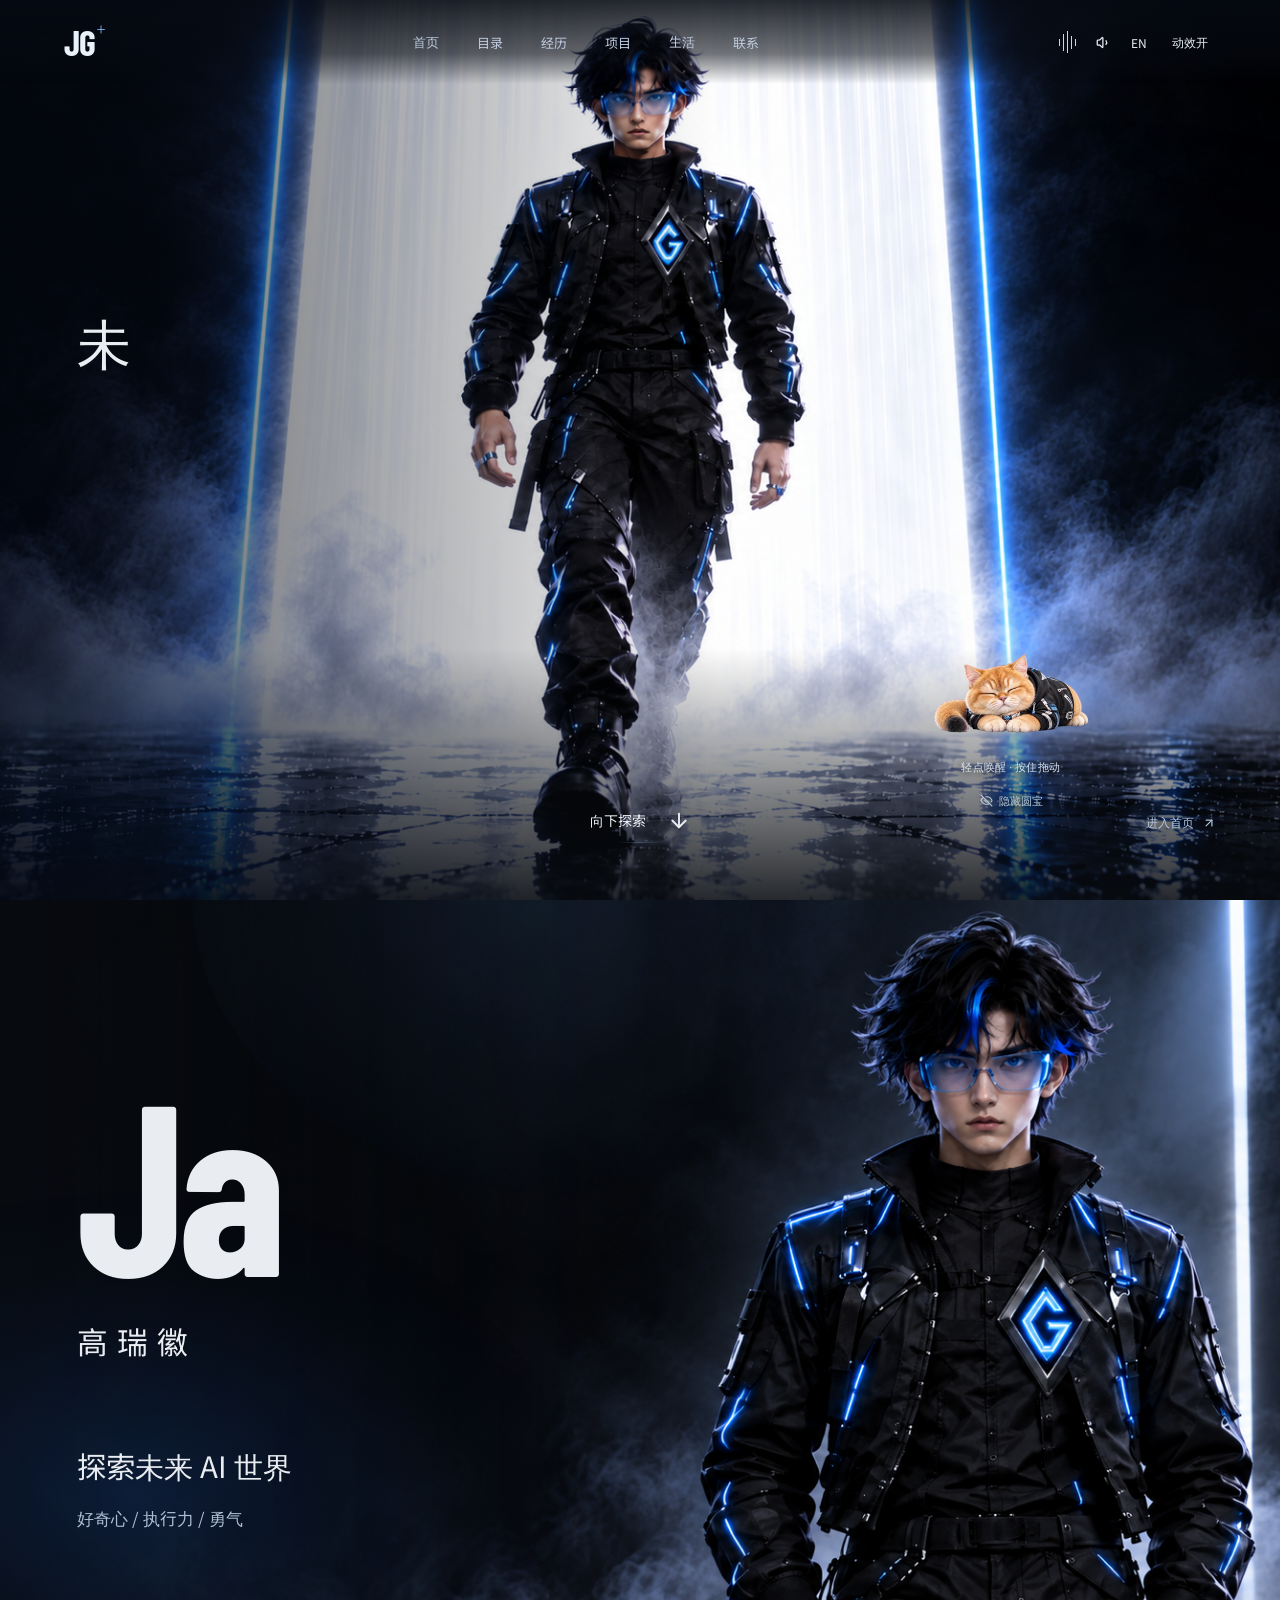
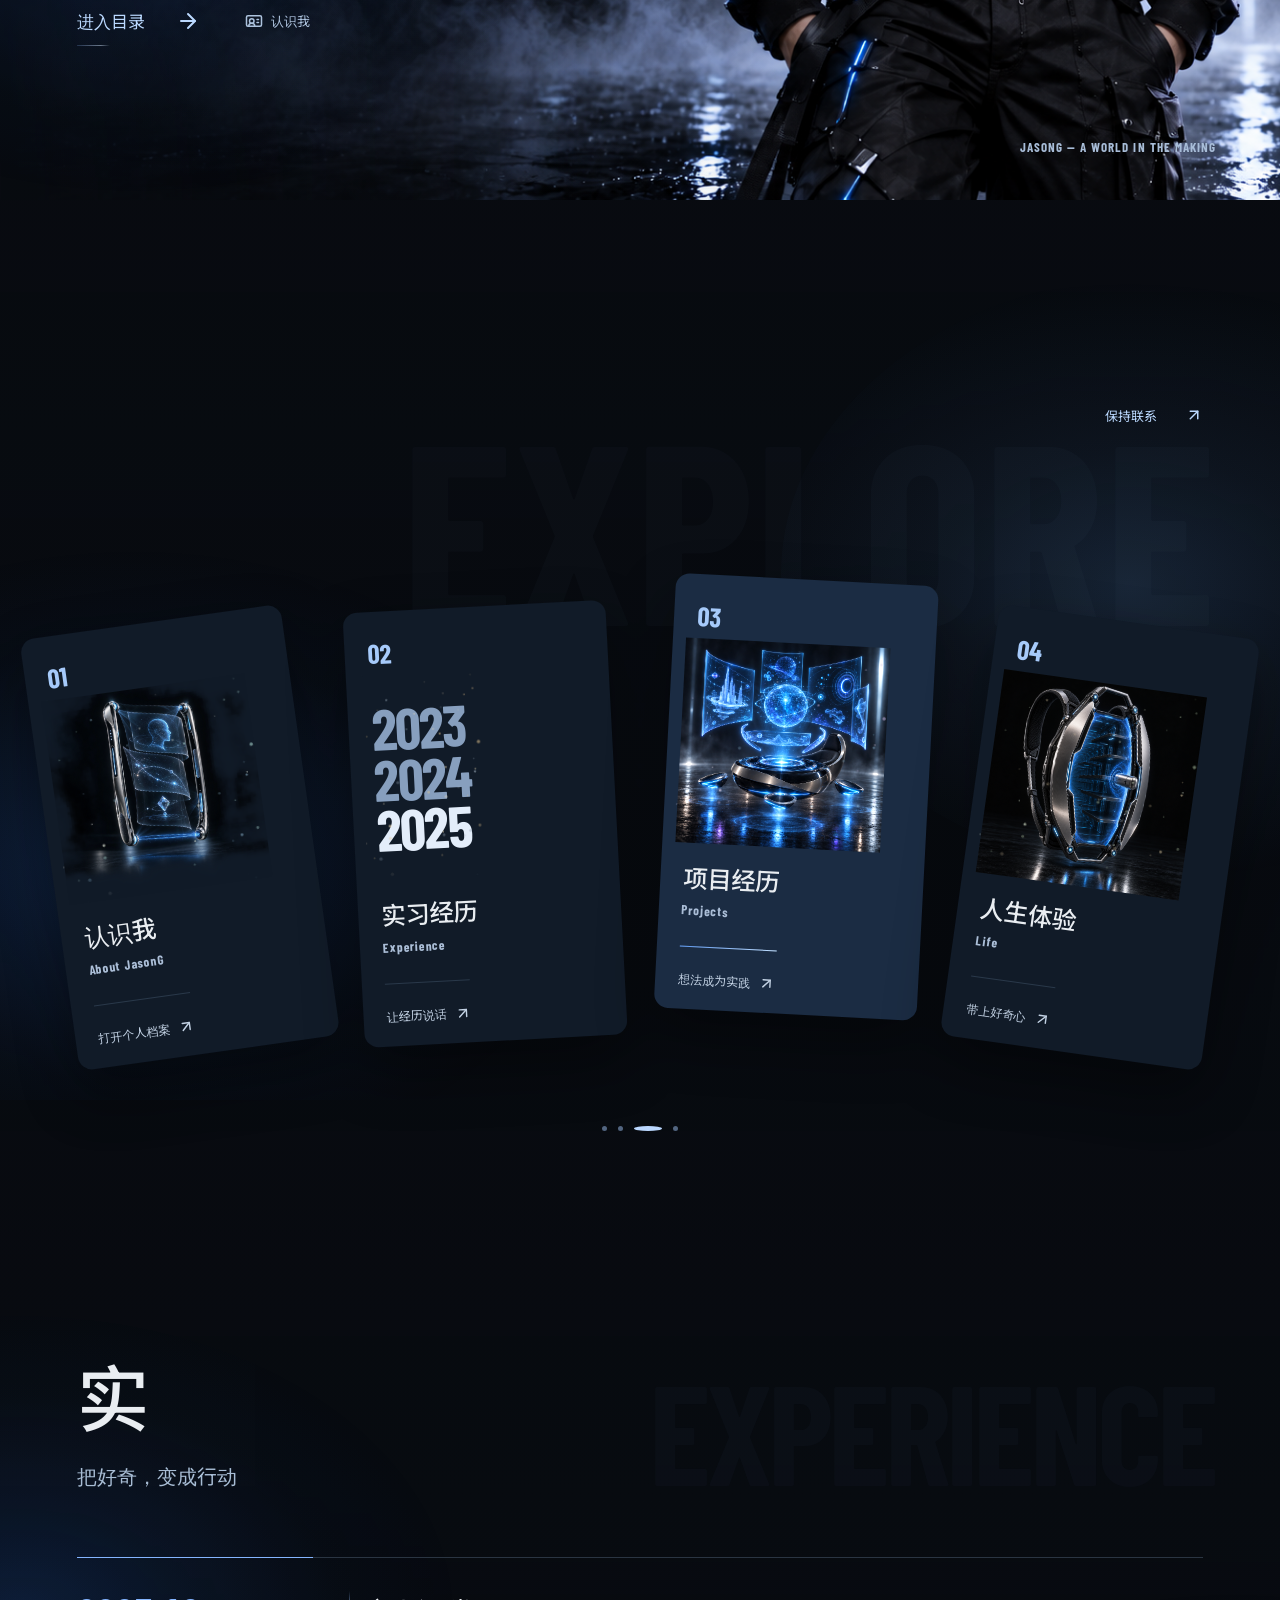
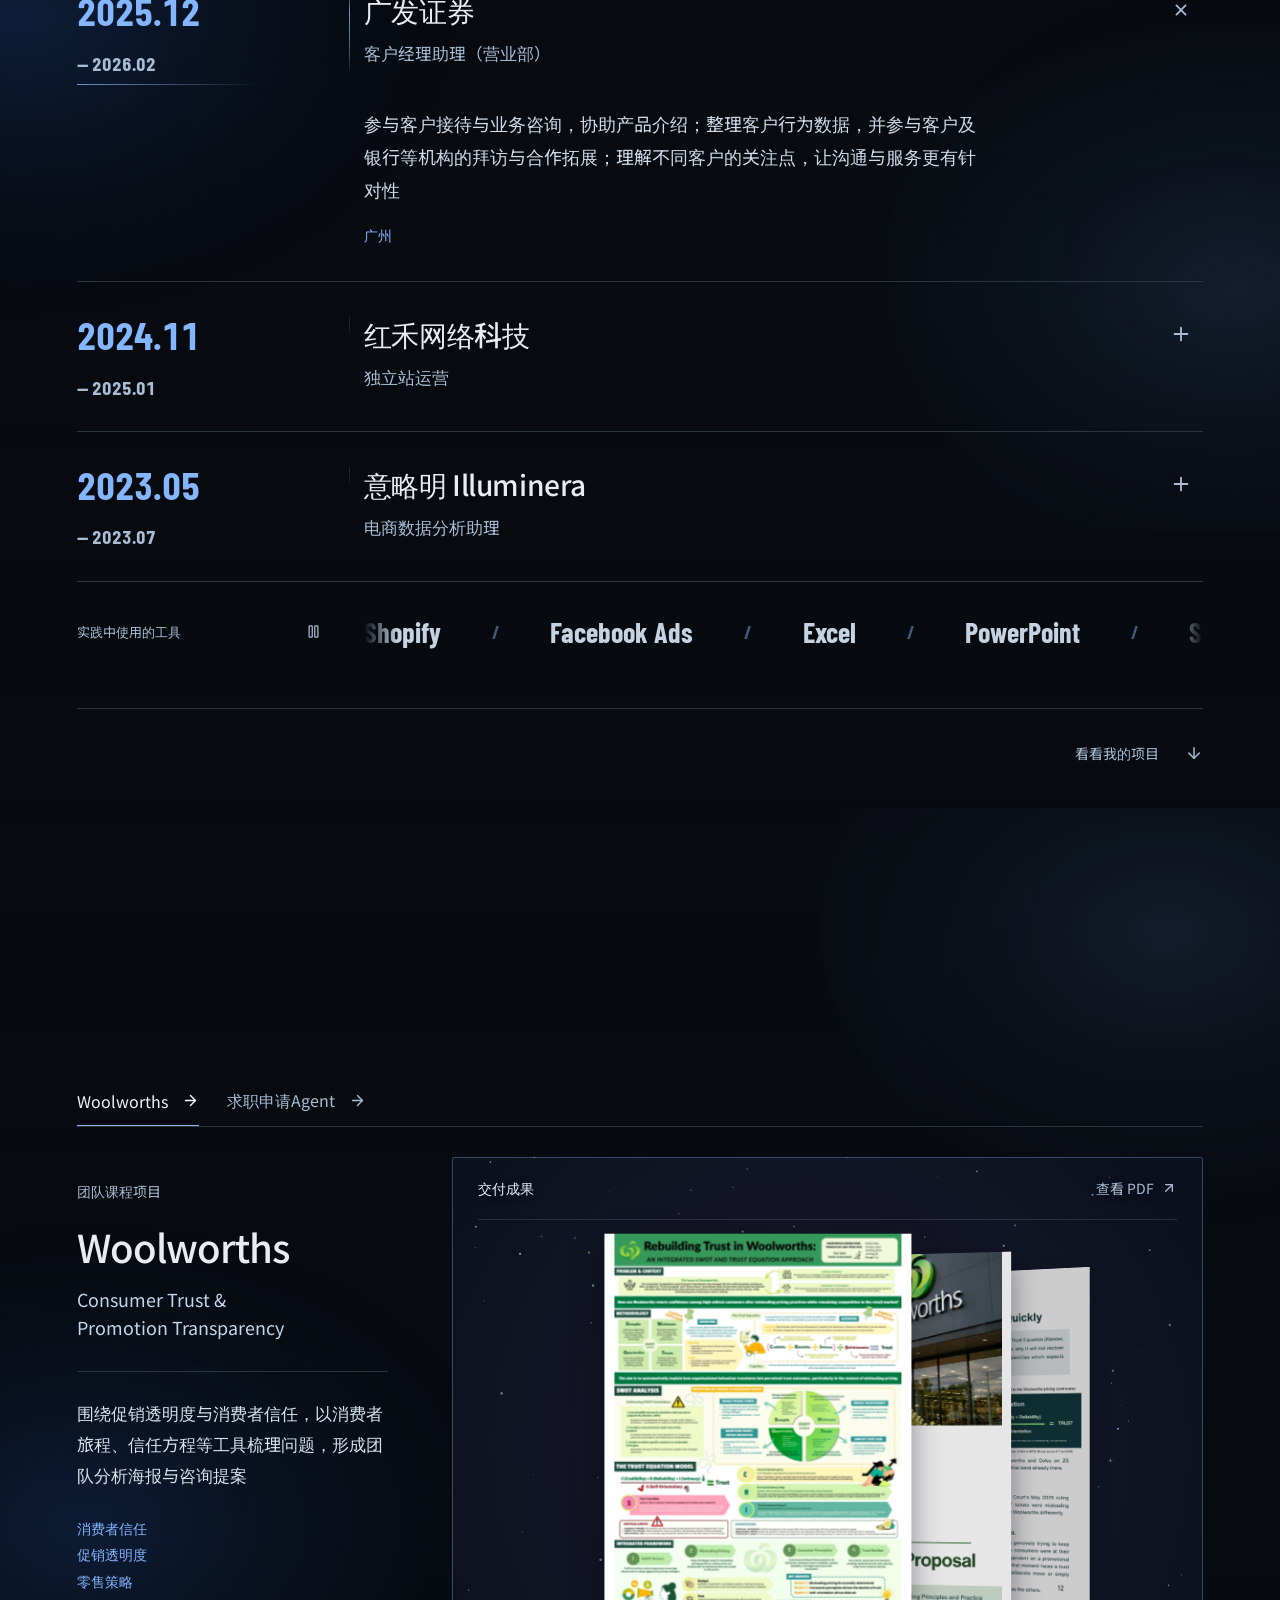
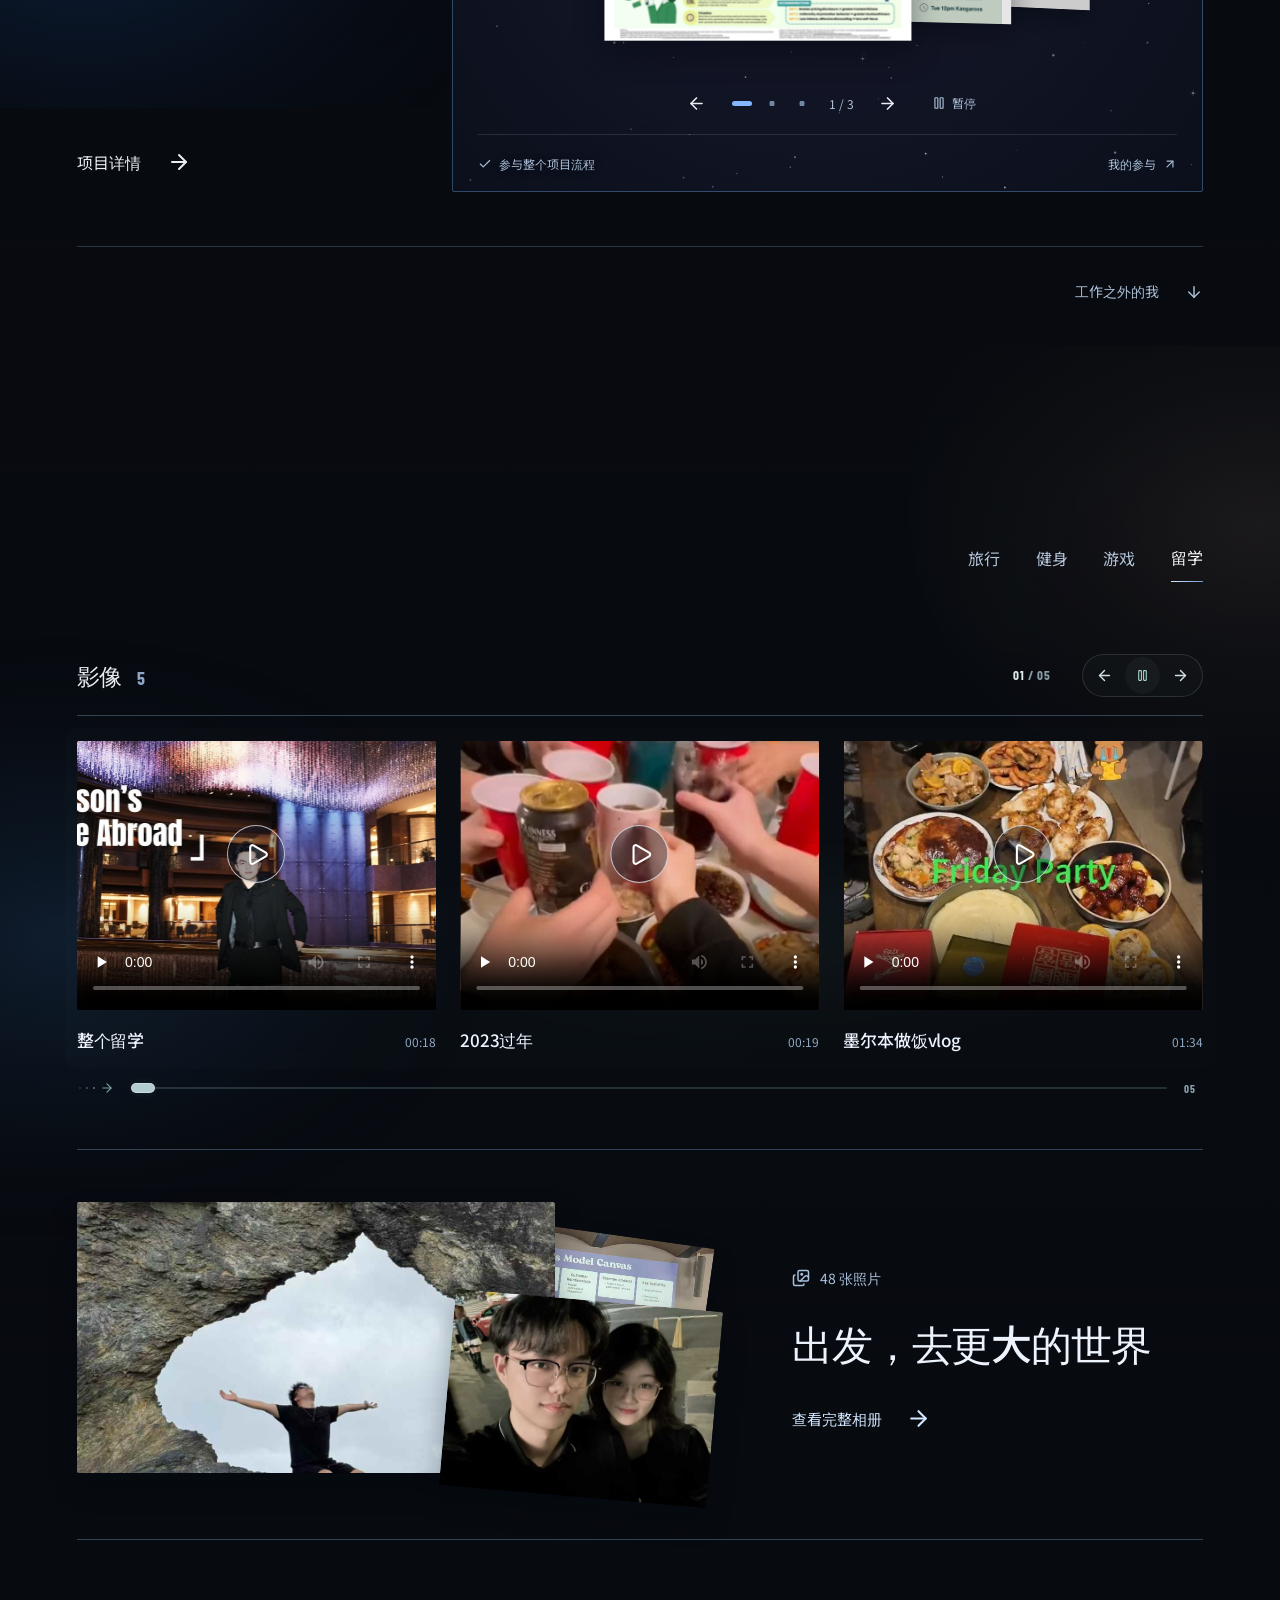
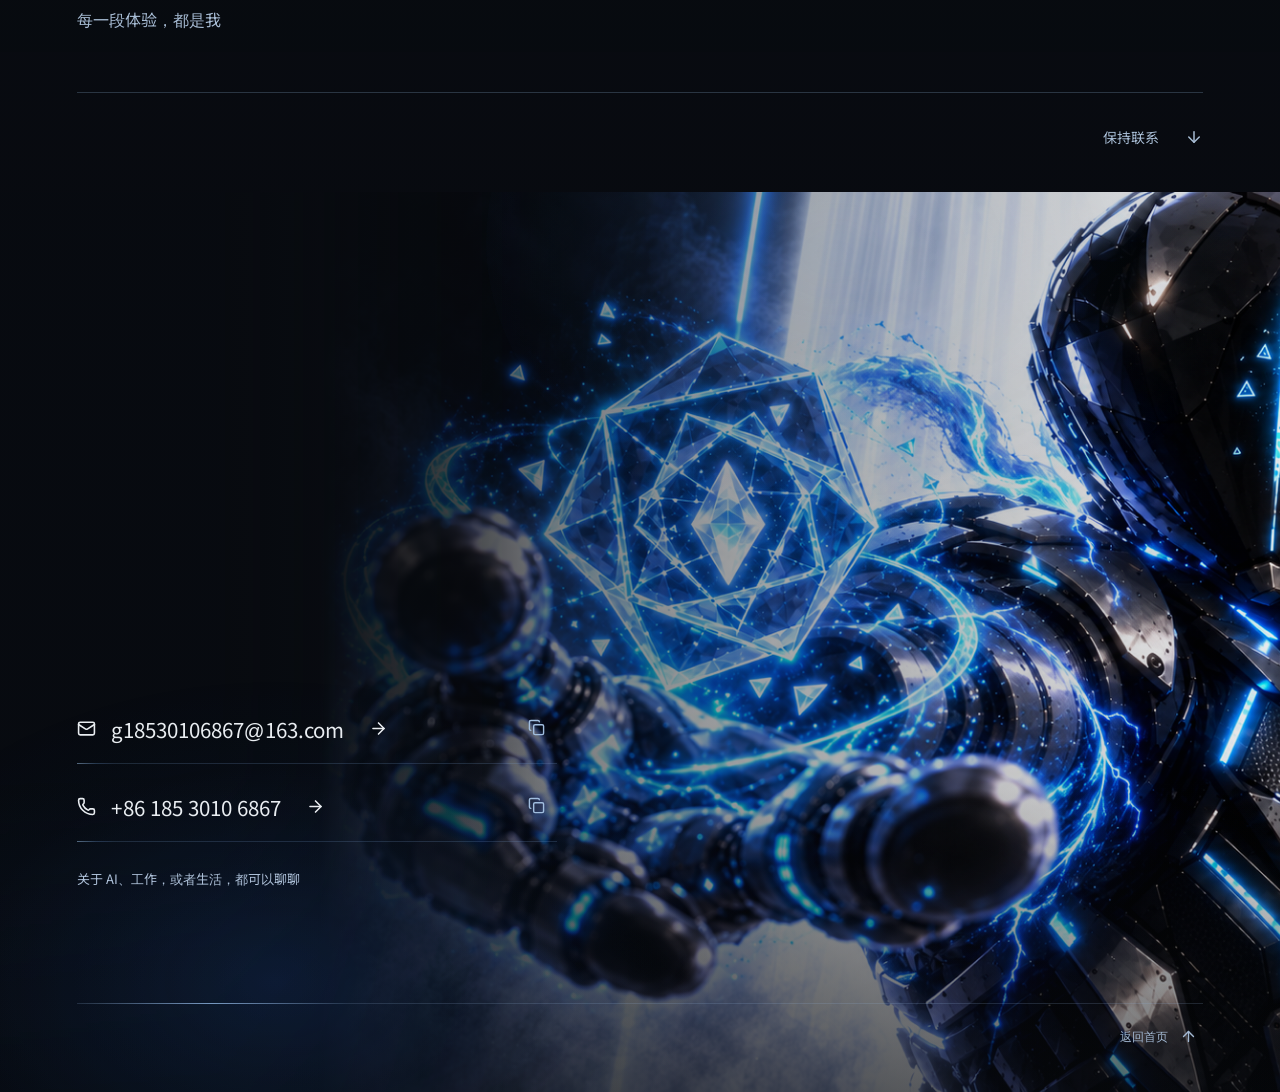
==== studio-preview.html @ 53d6a381 "Publish JasonG portfolio with approved public assets" ====
<!doctype html>
<html lang="zh-CN" data-motion="on" data-motion-policy="manual">
<head>
  <meta charset="UTF-8" />
  <meta name="viewport" content="width=device-width, initial-scale=1" />
  <meta name="theme-color" content="#080b10" />
  <meta name="description" content="高瑞徽 JasonG 的个人世界。好奇心、执行力、勇气；关于 AI、真实实践与生活。" />
  <title>JasonG · 探索未来 AI 世界</title>
  <link rel="icon" type="image/svg+xml" href="assets/jasong-next/favicon.svg" />
  <link rel="stylesheet" href="assets/jasong-app/app.css?v=fcea46e95d64df81" />
  <link rel="preload" as="image" href="assets/jasong-next/intro.png" />
  <style>body{margin:0;background:#080b10;color:#e9edf1}.initial-brand{height:100vh;display:grid;place-content:center;font:600 45px sans-serif;letter-spacing:-.03em}.no-script{padding:10vh 8vw;font:18px/1.8 sans-serif}.no-script a{color:#adcfff}</style>
</head>
<body>
  <div id="jasong-root"><div class="initial-brand" aria-label="正在打开 JasonG 的世界">JasonG</div></div>
  <noscript><div class="no-script"><h1>高瑞徽 / JasonG</h1><p>请启用 JavaScript 体验完整网站。<br/>Enable JavaScript to explore this site.</p><a href="mailto:g18530106867@163.com">g18530106867@163.com</a></div></noscript>
  <script type="module" src="assets/jasong-app/app.js?v=fcea46e95d64df81"></script>
</body>
</html>
---- assets/jasong-app/app.css ----
.jg-draft-notice{z-index:130;color:#dce8f0;background:#101b25;border:1px solid #668291;border-radius:10px;align-items:center;gap:18px;max-width:calc(100vw - 32px);padding:11px 16px;font:13px/1.5 system-ui,sans-serif;display:flex;position:fixed;bottom:14px;left:50%;transform:translate(-50%);box-shadow:0 5px 24px #0005}.jg-draft-notice span{white-space:nowrap}.jg-draft-notice a{color:#c0e0ff;text-underline-offset:3px;white-space:nowrap;text-decoration:underline}.jg-draft-notice a:focus-visible{outline-offset:4px;outline:2px solid #fff}@media (width<=420px){.jg-draft-notice{gap:12px;padding:9px 12px;font-size:11px}}.jg-content-notes{z-index:2;overflow-wrap:anywhere;max-width:75ch;margin:32px 0;position:relative}.jg-content-notes article+article{margin-top:28px}.jg-content-notes h3{font:inherit;margin:0 0 10px;font-size:1.15em;font-weight:500;line-height:1.5}.jg-content-notes p{white-space:pre-wrap;color:inherit;margin:0;line-height:1.9}.jg-content-empty{color:var(--content-muted,#adc4de);font:inherit;overflow-wrap:anywhere;padding-block:30px;line-height:1.8}.jg-motion-sr-only{clip-path:inset(50%);white-space:nowrap;border:0;width:1px;height:1px;margin:-1px;padding:0;position:absolute;overflow:hidden}.jg-text-type{display:inline-grid;position:relative}.jg-text-type__measure,.jg-text-type__visible{grid-area:1/1}.jg-text-type__measure{visibility:hidden}.jg-text-type__measure *{visibility:hidden!important}.jg-title-write{vertical-align:baseline;max-width:100%}.jg-title-write>.jg-text-type__visible{position:absolute;inset:0}.jg-title-write>.jg-text-type__measure{grid-area:1/1}html .home-name>span.jg-title-write{display:inline-grid}.directory-heading #directory-title .jg-title-write,.directory-heading #directory-title .jg-title-write span{color:inherit}.directory-heading #directory-title .jg-title-write .title-second-line{color:#a5b6cb}.directory-values{color:#adbed2;margin:20px 0 0;font-size:clamp(12px,1.2vw,15px);line-height:1.8}.jg-title-write{text-align:start;direction:ltr}.jg-title-write>.jg-text-type__visible{text-wrap:wrap}@media (width<=600px){.directory-values{max-width:230px;margin-top:15px}}.jg-text-type__cursor{color:#82b7ff;margin-inline-start:.06em}.jg-text-type[data-typing=true] .jg-text-type__cursor{animation:.65s step-end infinite jg-type-blink}@keyframes jg-type-blink{0%,48%{opacity:1}49%,to{opacity:0}}.jg-masked-g{display:inline-grid;position:relative}.jg-masked-g__base,.jg-masked-g__texture{grid-area:1/1}.jg-masked-g__base{color:#a6bde6}.jg-masked-g__texture{-webkit-text-fill-color:transparent;color:#0000;pointer-events:none;background-image:linear-gradient(117deg,#0000 32%,#bad9ff 36%,#78b0fa 38%,#0000 42%),radial-gradient(at 71% 22%,#8dc6ff 0%,#2961b8 31%,#172c58 56%,#6ea4e7 79%,#b5d9ff 100%);background-position:12% 65%;background-size:240% 180%;-webkit-background-clip:text;background-clip:text}@supports not ((-webkit-background-clip:text) or (background-clip:text)){.jg-masked-g__texture{display:none}}.jg-ambient{pointer-events:none;-webkit-user-select:none;user-select:none;z-index:0;contain:layout paint;position:absolute;inset:0;overflow:hidden}.jg-ambient canvas{pointer-events:none;width:100%;height:100%;display:block}.jg-ambient--cursor{mix-blend-mode:screen}.jg-ambient--liquid{background:radial-gradient(at 7% 65%,#153a8026,#0000 42%),radial-gradient(at 98% 26%,#2155a01f,#0000 39%);-webkit-mask-image:radial-gradient(#0000 16%,#00000024 43%,#000 76%);mask-image:radial-gradient(#0000 16%,#00000024 43%,#000 76%)}.jg-ambient--liquid canvas{opacity:.52}.jg-scene-atmosphere{--jg-scene-strength:.82;--jg-cloud-x:-24%;--jg-cloud-y:27%;--jg-far-x:61%;--jg-far-y:-18%;--jg-cloud-color:41 111 225;--jg-far-color:96 156 230;--jg-cloud-delay:-3s;z-index:2;pointer-events:none;-webkit-user-select:none;user-select:none;opacity:var(--jg-scene-strength);position:absolute;inset:0;overflow:clip}.jg-scene-atmosphere__field{isolation:isolate;width:100%;height:100svh;max-height:1100px;position:sticky;top:0;overflow:clip}.jg-scene-atmosphere__cloud{background:radial-gradient(ellipse at 48% 51%, rgb(var(--jg-cloud-color) / 24%) 0%, rgb(var(--jg-cloud-color) / 12%) 24%, rgb(var(--jg-cloud-color) / 3%) 47%, transparent 68%);width:min(76vw,920px);height:min(72svh,720px);animation:16s ease-in-out infinite alternate jg-cloud-near;animation-delay:var(--jg-cloud-delay);transform-origin:40% 60%;border-radius:50%;animation-play-state:paused;display:block;position:absolute}.jg-scene-atmosphere__cloud--near{left:var(--jg-cloud-x);top:var(--jg-cloud-y)}.jg-scene-atmosphere__cloud--far{left:var(--jg-far-x);top:var(--jg-far-y);background:radial-gradient(ellipse at 44% 52%, rgb(var(--jg-far-color) / 17%) 0%, rgb(var(--jg-far-color) / 7%) 30%, transparent 69%);width:min(62vw,800px);height:min(67svh,620px);animation-name:jg-cloud-far;animation-duration:22s}.jg-scene-atmosphere[data-running=true] .jg-scene-atmosphere__cloud{will-change:transform, opacity;animation-play-state:running}.jg-scene-atmosphere[data-motion-enabled=false] .jg-scene-atmosphere__cloud{animation:none}.jg-scene-atmosphere .jg-ambient--liquid{background:0 0;-webkit-mask-image:radial-gradient(at 48% 48%,#0000002e 10%,#00000070 38%,#000 73%);mask-image:radial-gradient(at 48% 48%,#0000002e 10%,#00000070 38%,#000 73%)}.jg-scene-atmosphere .jg-ambient--liquid canvas{opacity:.72}.jg-scene-atmosphere .jg-ambient--cursor{z-index:1}.jg-scene-atmosphere[data-atmosphere-chapter=intro]{--jg-scene-strength:.28;--jg-cloud-y:48%;--jg-far-y:9%}.jg-scene-atmosphere[data-atmosphere-chapter=home]{--jg-scene-strength:.82;--jg-cloud-y:29%;--jg-far-x:15%;--jg-far-y:-34%}.jg-scene-atmosphere[data-atmosphere-chapter=home] .jg-scene-atmosphere__field{-webkit-mask-image:linear-gradient(90deg,#000 0 36%,#000000b3 48%,#0000 69%);mask-image:linear-gradient(90deg,#000 0 36%,#000000b3 48%,#0000 69%)}.jg-scene-atmosphere[data-atmosphere-chapter=directory]{--jg-scene-strength:1;--jg-cloud-y:37%;--jg-far-y:8%;--jg-cloud-delay:-7s}.jg-scene-atmosphere[data-atmosphere-chapter=experience]{--jg-cloud-x:-33%;--jg-cloud-y:6%;--jg-far-x:69%;--jg-far-y:38%;--jg-cloud-delay:-11s}.jg-scene-atmosphere[data-atmosphere-chapter=projects]{--jg-scene-strength:.76;--jg-cloud-x:-28%;--jg-cloud-y:43%;--jg-far-x:64%;--jg-far-y:-21%;--jg-cloud-delay:-5s}.jg-scene-atmosphere[data-atmosphere-chapter=life]{--jg-scene-strength:.74;--jg-cloud-color:55 117 186;--jg-far-color:169 135 111;--jg-cloud-x:-30%;--jg-cloud-y:29%;--jg-far-x:71%;--jg-far-y:-15%;--jg-cloud-delay:-9s}.jg-scene-atmosphere[data-atmosphere-chapter=contact]{--jg-scene-strength:.72;--jg-cloud-x:-13%;--jg-cloud-y:51%;--jg-far-x:38%;--jg-far-y:-28%;--jg-cloud-delay:-13s}.chapter:has(>.jg-scene-atmosphere)>:is(.content-section-inner,.contact-content,.contact-footer,.home-signature){z-index:3}.chapter:has(>.jg-scene-atmosphere)>.destination-indicators{z-index:3;position:relative}@keyframes jg-cloud-near{0%{opacity:.66;transform:translate(-3vw,5svh)rotate(-9deg)scale(.9,1.04)}to{opacity:1;transform:translate(11vw,-7svh)rotate(13deg)scale(1.12,.94)}}@keyframes jg-cloud-far{0%{opacity:.7;transform:translate(3vw,-5svh)rotate(12deg)scale(1.08,.9)}to{opacity:1;transform:translate(-12vw,9svh)rotate(-17deg)scale(.9,1.12)}}.jg-border-glow{--jg-edge:.6;--jg-edge-angle:120deg;isolation:isolate;position:relative}.jg-border-glow:after{content:"";border-radius:inherit;background:conic-gradient(from var(--jg-edge-angle), #a4ccff 0deg, #5095fc73 34deg, transparent 80deg, transparent 280deg, #5095fc73 326deg, #a4ccff 360deg);-webkit-mask-composite:xor;opacity:0;pointer-events:none;z-index:2;padding:1px;transition:opacity .18s ease-out;position:absolute;inset:-1px;-webkit-mask-image:linear-gradient(#fff 0 0),linear-gradient(#fff 0 0);mask-image:linear-gradient(#fff 0 0),linear-gradient(#fff 0 0);-webkit-mask-position:0 0,0 0;mask-position:0 0,0 0;-webkit-mask-size:auto,auto;mask-size:auto,auto;-webkit-mask-repeat:repeat,repeat;mask-repeat:repeat,repeat;-webkit-mask-clip:content-box,border-box;mask-clip:content-box,border-box;-webkit-mask-origin:content-box,border-box;mask-origin:content-box,border-box;-webkit-mask-composite:xor;mask-composite:exclude;-webkit-mask-source-type:auto,auto;mask-mode:match-source,match-source}.jg-border-glow:hover:after{opacity:var(--jg-edge)}.jg-border-glow:focus-within:after{opacity:1}[data-motion=off] .jg-border-glow:after{transition:none}[data-motion=off] .jg-border-glow:hover:after{opacity:.55}[data-motion=off] .jg-text-type__cursor{animation:none}@media (width<=767px),(pointer:coarse){.jg-ambient--cursor{display:none}.jg-ambient--liquid{opacity:.6}.jg-scene-atmosphere__cloud{background:radial-gradient(ellipse at 47% 50%, rgb(var(--jg-cloud-color) / 30%), rgb(var(--jg-cloud-color) / 12%) 30%, transparent 67%);width:110vw;height:63svh;animation-duration:12s}.jg-scene-atmosphere__cloud--far{background:radial-gradient(ellipse at 43% 54%, rgb(var(--jg-far-color) / 23%), rgb(var(--jg-far-color) / 9%) 28%, transparent 68%);width:95vw;height:58svh;animation-duration:15s}.jg-scene-atmosphere[data-atmosphere-chapter=home] .jg-scene-atmosphere__field{-webkit-mask-image:linear-gradient(#000 0 37%,#0000 58% 85%,#000000a6 100%);mask-image:linear-gradient(#000 0 37%,#0000 58% 85%,#000000a6 100%)}}.lp-static{width:280px;max-width:calc(100% - 22px);position:absolute;top:50%;left:50%;transform:translate(-50%,-45%)}.lp-static-card{z-index:1;color:#0c1825;background:#d4dfe8;border-radius:14px;padding:16px;position:relative;overflow:hidden;box-shadow:0 24px 44px #00000059}.lp-static-strap{color:#a8c9f7;writing-mode:vertical-rl;letter-spacing:.14em;text-indent:20px;text-align:right;background:#1b2a3b;width:36px;height:220px;padding-top:42px;font-size:12px;font-weight:600;position:absolute;bottom:calc(100% - 4px);left:calc(50% - 18px);overflow:hidden}.lp-static-clip{z-index:3;background:#1c2937;border:5px solid #82909e;border-radius:5px;width:44px;height:36px;position:absolute;top:-20px;left:calc(50% - 22px)}.lp-card-brand{justify-content:space-between;align-items:center;margin-bottom:13px;display:flex}.lp-card-brand b{font-family:Barlow,sans-serif;font-size:25px;line-height:1}.lp-card-brand span{font-size:9px}.lp-card-portrait,.lp-portrait-fallback{object-fit:cover;object-position:center 20%;width:100%;height:218px;display:block}.lp-portrait-fallback{color:#b1d1ff;background:#263548;place-items:center;font-size:88px;display:grid}.lp-card-name{gap:4px;margin-top:17px;display:grid}.lp-card-name span{font-size:24px;font-weight:600;line-height:1.3}.lp-card-name strong{font-family:Barlow,sans-serif;font-size:34px;font-weight:700;line-height:1.1}.lp-card-id{color:#36516d;letter-spacing:.1em;margin-top:13px;font-size:10px;display:block}.lp-card-values{border-top:1px solid #9bacbc;margin:16px 0 1px;padding-top:12px;font-size:11px;line-height:1.5}.jg-particles{pointer-events:none;-webkit-user-select:none;user-select:none;contain:strict;z-index:1;position:absolute;inset:0;overflow:hidden;-webkit-mask-image:linear-gradient(#0000,#000 12% 86%,#0000);mask-image:linear-gradient(#0000,#000 12% 86%,#0000)}.jg-particles canvas{pointer-events:none;width:100%;height:100%;display:block;position:absolute;inset:0}.jg-particles__still{opacity:.8}.jg-particles[data-rendering=webgl] .jg-particles__still{opacity:0}.jg-particles__live{opacity:.9}.home-lanyard{z-index:55;pointer-events:none;isolation:isolate;clip-path:inset(var(--hl-nav-height) 0 0 0);position:fixed;inset:0;overflow:clip}.home-lanyard[hidden]{display:none}.home-lanyard canvas{pointer-events:none;width:100%;height:100%;display:block}.hl-pull-target{cursor:grab;pointer-events:auto;touch-action:none;-webkit-user-select:none;user-select:none;transform-origin:0 0;background:0 0;border:0;border-radius:10px;min-height:0;padding:0;position:absolute;top:0;left:0}.home-lanyard[data-dragging=true] .hl-pull-target{cursor:grabbing}.hl-pull-target:focus-visible{outline-offset:-3px;outline:2px solid #b3d5ff}.hl-hint{left:var(--hl-hint-x);top:var(--hl-hint-y);pointer-events:auto;color:#bdccdc;text-shadow:0 2px 8px #000;background:0 0;align-items:center;gap:6px;width:max-content;min-height:42px;padding:0 4px;font-size:11px;display:flex;position:absolute}.hl-hint:hover{color:#f0f4f8}.hl-actions{pointer-events:none;justify-content:space-between;align-items:center;gap:18px;width:200px;display:flex;position:absolute;top:0;left:0}.hl-actions[hidden]{display:none}.hl-actions button{pointer-events:auto;color:#d5e5f7;white-space:nowrap;text-shadow:0 2px 10px #03070c;background:0 0;border-bottom:1px solid #9db5d470;align-items:center;gap:6px;min-height:44px;padding:4px 3px;font-size:12px;display:flex}.hl-actions button:hover{color:#fff;border-color:#b3d5ff}.hl-hint:focus-visible,.hl-actions button:focus-visible{outline-offset:4px;outline:2px solid #b3d5ff}.hl-fallback{width:var(--hl-card-width);height:var(--hl-card-height);transform:translate3d(var(--hl-fallback-x),var(--hl-fallback-y),0);pointer-events:none;position:absolute;top:0;left:0}.home-lanyard .lp-static{width:100%;max-width:none;height:100%;position:relative;top:auto;left:auto;transform:none}.home-lanyard .lp-static-card{border-radius:10px;height:100%;padding:10px;overflow:hidden;box-shadow:8px 18px 28px #0009}.home-lanyard .lp-static-strap{text-indent:8px;width:15px;height:700px;padding:0;font-size:7px;left:calc(50% - 7.5px)}.home-lanyard .lp-static-clip{border-width:3px;border-radius:3px;width:25px;height:21px;top:-12px;left:calc(50% - 12.5px)}.home-lanyard .lp-card-brand{margin-bottom:8px}.home-lanyard .lp-card-brand b{font-size:18px}.home-lanyard .lp-card-brand span{font-size:6px}.home-lanyard .lp-card-portrait,.home-lanyard .lp-portrait-fallback{height:calc(var(--hl-card-height)*.48)}.home-lanyard .lp-card-name{gap:2px;margin-top:8px}.home-lanyard .lp-card-name span{font-size:15px;line-height:1.15}.home-lanyard .lp-card-name strong{font-size:22px;line-height:1.05}.home-lanyard .lp-card-id{margin-top:5px;font-size:6.5px}.home-lanyard .lp-card-values{margin-top:7px;padding-top:6px;font-size:7px}@media (width<=600px){.hl-hint{gap:3px;font-size:10px}.home-lanyard .lp-card-brand{margin-bottom:5px}.home-lanyard .lp-card-brand b{font-size:16px}.home-lanyard .lp-card-name{margin-top:6px}.home-lanyard .lp-card-name strong{font-size:20px}}@media (width<=360px){.hl-hint{gap:2px;font-size:9px}}.site-nav .pill-nav{isolation:isolate;position:relative}.site-nav .nav-current-pill{z-index:-1;width:var(--nav-pill-width,0px);transform:translateX(var(--nav-pill-x,0px));opacity:0;pointer-events:none;background:linear-gradient(140deg,#6c9dda25,#192c461c);border:1px solid #83b6ff42;border-radius:24px;transition:transform .46s cubic-bezier(.16,1,.3,1),width .4s cubic-bezier(.16,1,.3,1),opacity .18s;position:absolute;top:1px;bottom:1px;left:0;overflow:hidden}.site-nav .nav-current-pill[data-ready=true]{opacity:1}.site-nav .nav-current-pill:after{content:"";opacity:.8;background:linear-gradient(90deg,#0000,#b9d9ff,#0000);height:1px;position:absolute;top:0;left:14%;right:14%}.site-nav .pill-nav a{transition:color .18s}.site-nav .pill-nav a:before{opacity:0;background:#8dbafb15;border-radius:24px;height:auto;transition:opacity .18s;inset:0;transform:none}.site-nav .pill-nav a:hover:before,.site-nav .pill-nav a:focus-visible:before{opacity:1;transform:none}.site-nav .pill-nav a:hover,.site-nav .pill-nav a:focus-visible{color:#f0f6ff}.site-nav .pill-nav a[aria-current]:after{display:none}.site-nav .pill-nav a>span{transition:transform .26s cubic-bezier(.16,1,.3,1);display:block}.site-nav[data-nav-motion=running] .pill-nav a:hover>span{transform:translateY(-1px)}.site-nav .nav-actions>button,.site-nav .volume-popover summary{border-radius:8px;transition:color .16s,background-color .16s;position:relative}.site-nav .nav-actions>button:hover,.site-nav .nav-actions>button:focus-visible,.site-nav .volume-popover summary:hover{color:#d2e6ff;background:#79a8e213}.site-nav .site-brand .brand-spark{transform-origin:50%;transition:transform .4s cubic-bezier(.16,1,.3,1),color .2s}.site-nav[data-nav-motion=running] .site-brand:is(:hover,:focus-visible) .brand-spark{color:#e0efff;transform:rotate(90deg)}.site-nav[data-nav-motion=paused] .nav-current-pill{transition:none}.site-nav[data-nav-motion=paused] .sound-wave i{animation-play-state:paused}.intro-section .intro-film-track{z-index:3;pointer-events:none;background:#9eb8da21;height:1px;position:absolute;bottom:3.6%;left:6%;right:6%}.intro-section .intro-film-track>span{transform-origin:0;background:linear-gradient(90deg,#446996,#b7d7ff);width:100%;height:1px;transition:transform .25s linear;display:block}.intro-section .intro-next{isolation:isolate}.intro-section .intro-next:before{content:"";opacity:.55;background:linear-gradient(90deg,#0000,#83baff82,#0000);height:1px;transition:transform .3s cubic-bezier(.16,1,.3,1),opacity .25s;position:absolute;bottom:3px;left:14px;right:14px;transform:scaleX(.45)}.intro-section .intro-next:is(:hover,:focus-visible):before{opacity:1;transform:scaleX(1)}.intro-section .intro-next svg{animation:2.8s cubic-bezier(.45,0,.55,1) infinite hero-descend}.intro-section[data-hero-motion=paused] .intro-next svg{animation-play-state:paused}.intro-section .intro-film-controls button{transition:color .18s;position:relative}.intro-section .intro-film-controls button:after{content:"";transform-origin:0;background:#9ecbff80;height:1px;transition:transform .22s;position:absolute;bottom:5px;left:0;right:0;transform:scaleX(0)}.intro-section .intro-film-controls button:is(:hover,:focus-visible){color:#eef6ff}.intro-section .intro-film-controls button:is(:hover,:focus-visible):after{transform:scaleX(1)}.home-section .home-material-light{z-index:2;pointer-events:none;mix-blend-mode:screen;contain:paint;position:absolute;inset:0 0 0 38%;overflow:hidden;-webkit-mask-image:linear-gradient(90deg,#0000,#000 30% 82%,#0000);mask-image:linear-gradient(90deg,#0000,#000 30% 82%,#0000)}.home-section .home-material-light:before{content:"";opacity:0;background:linear-gradient(114deg,#0000 39%,#9bceff0a 44%,#88baff13 48%,#9acbff07 51%,#0000 58%);animation:13s cubic-bezier(.4,0,.2,1) infinite hero-material-pass;position:absolute;inset:-25% -60%}.home-section[data-hero-motion=paused] .home-material-light:before{animation-play-state:paused}.home-section .home-entry{gap:22px;position:relative}.home-section .home-entry:after{content:"";transform-origin:0;opacity:.48;background:linear-gradient(90deg,#7faef770,#d1e6ff 72%,#0000);height:1px;transition:transform .35s cubic-bezier(.16,1,.3,1),opacity .2s;position:absolute;bottom:2px;left:0;right:0;transform:scaleX(.25)}.home-section .home-entry:is(:hover,:focus-visible):after{opacity:1;transform:scaleX(1)}.home-section .home-entry-direction{place-items:center;width:42px;height:30px;display:grid;position:relative;overflow:hidden}.home-section .home-entry-direction:before{content:"";opacity:0;background:linear-gradient(90deg,#0000,#a7ccff);width:22px;height:1px;transition:transform .35s cubic-bezier(.16,1,.3,1),opacity .22s;position:absolute;right:20px;transform:translate(-15px)}.home-section .home-entry:is(:hover,:focus-visible) .home-entry-direction:before{opacity:.8;transform:translate(0)}.home-section .home-entry:is(:hover,:focus-visible) svg{transform:translate(8px)}.home-section .profile-link{transition:color .18s;position:relative}.home-section .profile-link svg{transition:transform .28s cubic-bezier(.16,1,.3,1)}.home-section .profile-link:is(:hover,:focus-visible){color:#ebf5ff}.home-section[data-hero-motion=running] .profile-link:is(:hover,:focus-visible) svg{transform:rotate(-8deg)}.directory-section .destination-art{isolation:isolate;position:relative;overflow:hidden}.directory-section .destination-art img{transition:transform .55s cubic-bezier(.16,1,.3,1),filter .42s;transform:scale(.98)}.directory-section .destination-shell.selected .destination-art img{filter:brightness(1.08)}.directory-section[data-hero-motion=running] .destination-shell:is(:hover,:focus-within) .destination-art img{transform:scale(1.035)translateY(-3px)}.directory-section .destination-material{pointer-events:none;mix-blend-mode:screen;opacity:0;background:linear-gradient(115deg,#0000 35%,#b3d9ff14 49%,#0000 59%);position:absolute;inset:0;transform:translate(-105%)}.directory-section[data-hero-motion=running] .destination-shell.selected .destination-material{animation:1.2s cubic-bezier(.16,1,.3,1) both destination-material-pass}.directory-section .destination-bottom{position:relative}.directory-section .destination-bottom:before{content:"";transform-origin:0;background:linear-gradient(90deg,#5e99f1,#c1dfff);height:1px;transition:transform .42s cubic-bezier(.16,1,.3,1);position:absolute;top:-1px;left:0;right:0;transform:scaleX(0)}.directory-section .destination-shell.selected .destination-bottom:before{transform:scaleX(1)}.directory-section .destination-bottom svg{transition:transform .35s cubic-bezier(.16,1,.3,1)}.directory-section[data-hero-motion=running] .destination-shell.selected .destination-bottom svg{transform:translate(3px,-3px)}.directory-section .year-sculpture>span,.directory-section .year-sculpture>em{transition:transform .38s cubic-bezier(.16,1,.3,1),color .28s;display:block}.directory-section[data-hero-motion=running] .selected .year-sculpture>span:first-child{transform:translate(6px)}.directory-section[data-hero-motion=running] .selected .year-sculpture>span:nth-child(2){transition-delay:40ms;transform:translate(12px)}.directory-section[data-hero-motion=running] .selected .year-sculpture>em{transition-delay:80ms;transform:translate(18px)}.directory-section .destination-indicators i{transition:width .32s cubic-bezier(.16,1,.3,1),background-color .2s}.directory-section .destination-indicators i.active{width:28px}.directory-section[data-hero-motion=paused] .destination-material{animation-play-state:paused}@keyframes hero-descend{0%,to{opacity:.65;transform:translateY(-3px)}45%{opacity:1;transform:translateY(5px)}}@keyframes hero-material-pass{0%,13%{opacity:0;transform:translate(-30%)}25%{opacity:.65}58%{opacity:0;transform:translate(27%)}to{opacity:0;transform:translate(27%)}}@keyframes destination-material-pass{0%{opacity:0;transform:translate(-100%)}24%{opacity:1}to{opacity:0;transform:translate(100%)}}html[data-motion=off] .home-section .home-art,html[data-motion=off] .home-section .home-name>span:first-child,html[data-motion=off] .home-section .home-links{clip-path:none!important}html[data-motion=off] .home-section .home-material-light,html[data-motion=off] .directory-section .destination-material{display:none}html[data-motion=off] .home-section .home-entry svg,html[data-motion=off] .site-nav .brand-spark,html[data-motion=off] .directory-section .destination-art img{transform:none}html[data-motion=off] .directory-section .destination-0:is(:hover,:focus-within){transform:rotate(-8deg)translateY(12px)}html[data-motion=off] .directory-section .destination-1:is(:hover,:focus-within){transform:rotate(-3deg)}html[data-motion=off] .directory-section .destination-2:is(:hover,:focus-within){transform:rotate(3deg)translateY(-27px)}html[data-motion=off] .directory-section .destination-3:is(:hover,:focus-within){transform:rotate(8deg)translateY(12px)}html[data-motion=off] .directory-section .destination-indicators i.active{width:5px}@media (prefers-reduced-motion:reduce){html:not([data-motion-policy=manual]) .home-material-light,html:not([data-motion-policy=manual]) .destination-material{display:none}html:not([data-motion-policy=manual]) .intro-section .intro-next svg{animation:none}html:not([data-motion-policy=manual]) .site-nav .nav-current-pill{transition:none}}@media (width<=600px){.intro-section .intro-film-track{bottom:4%;left:8%;right:7%}.intro-section .intro-next:before{left:0;right:0}.home-section .home-material-light{inset:34% 0 0}.home-section .home-entry{gap:16px}.home-section .home-entry-direction{width:34px}.directory-section .destination-art img{transform:none}.directory-section .destination-material{opacity:.55}}.experience-section,.projects-section,.life-section{--content-ink:#e9edf1;--content-muted:#a8bdd5;--content-blue:#84b5ff;--content-rule:#2a3542;min-height:100svh;color:var(--content-ink);isolation:isolate;background:#0b1017;padding:clamp(100px,10vw,160px) clamp(22px,6vw,112px) 32px;scroll-margin-top:0;position:relative}.content-section-inner{width:min(100%,1440px);margin-inline:auto;position:relative}.content-section-heading{margin-bottom:clamp(34px,5vw,68px);position:relative}.content-section-heading h2{font-family:var(--font-display,Barlow),Jason,"Microsoft YaHei",sans-serif;letter-spacing:-.035em;text-wrap:balance;margin:0;font-size:clamp(42px,5.65vw,84px);font-weight:600;line-height:1.06}.content-section-heading p{color:var(--content-muted);margin:24px 0 0;font-size:clamp(16px,1.55vw,23px);line-height:1.6}.content-chapter-end{border-top:1px solid var(--content-rule);justify-content:flex-end;margin-top:54px;padding-top:22px;display:flex}.content-chapter-end button,.content-text-link{color:var(--content-ink);font:inherit;cursor:pointer;text-align:left;background:0 0;border:0;align-items:center;gap:26px;padding:12px 0;line-height:1.5;display:inline-flex}.content-chapter-end button{color:var(--content-muted);font-size:14px}.content-chapter-end button:hover,.content-text-link:hover{color:var(--content-blue)}.content-text-link svg{transition:transform .28s cubic-bezier(.16,1,.3,1)}.content-text-link:hover svg{transform:translate(5px)}.content-icon-button{width:44px;height:44px;color:inherit;cursor:pointer;background:0 0;border:1px solid #0000;border-radius:50%;flex:none;justify-content:center;align-items:center;padding:0;display:inline-flex}.content-icon-button:hover{border-color:var(--content-rule,#354454);color:var(--content-blue,#84b5ff);background:#ffffff0b}.experience-section :focus-visible,.projects-section :focus-visible,.life-section :focus-visible,.content-reader-dialog :focus-visible{outline:2px solid var(--content-blue,#84b5ff);outline-offset:5px}.experience-heading{padding-bottom:2px}.experience-display-word{font-family:var(--font-display,Barlow),Jason,"Microsoft YaHei",sans-serif;color:#8baad308;pointer-events:none;z-index:-1;letter-spacing:-.035em;font-size:clamp(70px,11vw,165px);font-weight:700;line-height:1;position:absolute;bottom:-7px;right:-1%}.experience-timeline{border-top:1px solid var(--content-rule)}.experience-entry{border-bottom:1px solid var(--content-rule);position:relative}.experience-entry summary{cursor:pointer;grid-template-columns:minmax(160px,23%) 1fr 44px;align-items:start;gap:28px;padding:34px 0;list-style:none;display:grid}.experience-entry summary::-webkit-details-marker{display:none}.experience-date{color:var(--content-blue);font-family:var(--font-display,Barlow),Jason,"Microsoft YaHei",sans-serif;font-variant-numeric:tabular-nums;font-size:clamp(28px,3vw,43px);font-weight:600;line-height:1}.experience-date small{color:var(--content-muted);margin-top:23px;font-size:clamp(17px,1.5vw,22px);display:block}.experience-company strong{letter-spacing:-.015em;overflow-wrap:anywhere;font-size:clamp(23px,2.2vw,33px);font-weight:500;line-height:1.3;display:block}.experience-company>span{color:var(--content-muted);margin-top:12px;font-size:clamp(15px,1.3vw,19px);line-height:1.5;display:block}.experience-toggle{color:var(--content-muted);justify-content:center;align-items:center;width:44px;height:36px;display:flex}.experience-toggle svg{transition:transform .35s cubic-bezier(.16,1,.3,1)}.experience-entry[open] .experience-toggle svg{transform:rotate(45deg)}.experience-entry[open]:before{content:"";background:var(--content-blue);width:21%;height:1px;position:absolute;top:-1px;left:0}.experience-entry summary:hover .experience-company strong{color:var(--content-blue)}.experience-description{max-width:830px;margin-left:calc(23% + 28px);padding:0 72px 32px 0;font-size:clamp(16px,1.4vw,20px);line-height:1.85}.experience-description p{color:#d1dce8;max-width:62ch;margin:0}.experience-location{color:var(--content-blue);margin-top:17px;font-size:14px;display:block}.practice-tools{grid-template-columns:23% minmax(0,1fr);align-items:center;gap:28px;padding:28px 0 0;display:grid}.practice-tools-label{color:var(--content-muted);justify-content:space-between;align-items:center;gap:8px;display:flex}.practice-tools-label p{margin:0;font-size:13px;line-height:1.5}.practice-tools-viewport{overflow:hidden;-webkit-mask-image:linear-gradient(90deg,#0000,#000 4% 96%,#0000);mask-image:linear-gradient(90deg,#0000,#000 4% 96%,#0000)}.practice-tools-track{width:max-content;animation:32s linear infinite paused content-tools-loop;display:flex}.practice-tools-track ul{gap:clamp(24px,4vw,64px);margin:0;padding:0 clamp(24px,4vw,64px) 0 0;list-style:none;display:flex}.practice-tools-track li{font-family:var(--font-display,Barlow),Jason,"Microsoft YaHei",sans-serif;white-space:nowrap;color:#c4d2e1;align-items:center;gap:clamp(24px,4vw,64px);font-size:clamp(20px,2.2vw,30px);font-weight:500;display:flex}.practice-tools-track li span{color:#425a77;font-size:18px;font-weight:300}.practice-tools[data-running=true] .practice-tools-track{animation-play-state:running}.practice-tools:hover .practice-tools-track,.practice-tools:focus-within .practice-tools-track{animation-play-state:paused}@keyframes content-tools-loop{to{transform:translate(-50%)}}.projects-section{background:#0a0f15}.projects-composition{grid-template-columns:minmax(220px,.83fr) minmax(0,2fr);align-items:stretch;gap:clamp(36px,5vw,80px);display:grid}.projects-index{flex-direction:column;align-items:flex-start;min-width:0;padding:24px 0 6px;display:flex}.project-kind{color:var(--content-muted);margin:0 0 23px;font-size:14px}.projects-index h3{letter-spacing:-.025em;overflow-wrap:anywhere;margin:0 0 19px;font-size:clamp(30px,3vw,44px);font-weight:500;line-height:1.1}.project-subject{color:#c3d6ee;border-bottom:1px solid var(--content-rule);white-space:pre-line;overflow-wrap:anywhere;width:100%;margin:0 0 26px;padding-bottom:29px;font-size:clamp(16px,1.4vw,20px);line-height:1.55}.project-summary{color:#d8e2ed;max-width:42ch;margin:0 0 24px;font-size:clamp(16px,1.34vw,19px);line-height:1.8}.project-topics{color:var(--content-blue);margin:0 0 36px;padding:0;font-size:14px;line-height:1.9;list-style:none}.project-details-link{margin-top:auto}.project-preview{background:#161f2a;min-width:0;padding:0 26px;position:relative;overflow:hidden}.project-preview--galaxy{isolation:isolate;background:#100f1c}.project-preview--galaxy>.project-preview-toolbar,.project-preview--galaxy>.project-depth-carousel,.project-preview--galaxy>.project-preview-footer{z-index:1;position:relative}.project-preview--galaxy>.project-preview-toolbar,.project-preview--galaxy>.project-preview-footer{text-shadow:0 1px 7px #080712;border-color:#b2a9c82d}.project-preview-toolbar{border-bottom:1px solid #344353;justify-content:space-between;align-items:center;gap:18px;min-height:63px;font-size:14px;display:flex}.project-preview-toolbar>span{color:#e8f1ff}.project-preview-toolbar a,.project-preview-footer button{color:var(--content-muted);min-height:44px;font:inherit;cursor:pointer;background:0 0;border:0;align-items:center;gap:7px;padding:0;text-decoration:none;display:inline-flex}.project-preview-toolbar a:hover,.project-preview-footer button:hover{color:var(--content-blue)}.project-depth-carousel{position:relative}.project-depth-stage{perspective:1500px;touch-action:pan-y;height:clamp(340px,35.3vw,505px);position:relative}.project-depth-card{cursor:pointer;width:clamp(190px,24vw,350px);height:90%;transform:translate(-50%,-50%) translateX(calc(var(--depth)*120px)) translateZ(calc(var(--depth)*-170px)) rotateY(calc(var(--depth)*-12deg));transform-origin:50%;filter:brightness(calc(1 - var(--depth)*.1));color:#e9edf1;background:#fff;border:0;border-radius:1px;padding:0;transition:transform .7s cubic-bezier(.16,1,.3,1),filter .7s cubic-bezier(.16,1,.3,1);position:absolute;top:48%;left:40%;box-shadow:0 12px 30px #02060e66}.project-depth-card[data-depth="0"]{cursor:zoom-in}.project-depth-card img{object-fit:contain;pointer-events:none;background:#fff;width:100%;height:100%;display:block}.project-depth-card-caption{text-align:left;opacity:0;background:#101b2af2;justify-content:space-between;align-items:center;gap:8px;padding:12px 14px;font-size:12px;line-height:1.4;transition:opacity .2s;display:flex;position:absolute;inset:auto 0 0}.project-depth-card[data-depth="0"]:hover .project-depth-card-caption,.project-depth-card:focus-visible .project-depth-card-caption{opacity:1}.project-preview-controls{justify-content:center;align-items:center;gap:8px;min-height:62px;display:flex}.project-carousel-dots{display:flex}.project-carousel-dot{cursor:pointer;min-width:30px;min-height:44px;color:inherit;background:0 0;border:0;place-items:center;padding:0;display:grid}.project-carousel-dot span{background:#7187a1;border-radius:8px;width:20px;height:5px;transition:transform .24s,background .24s;display:block;transform:scaleX(.25)}.project-carousel-dot[aria-pressed=true] span{background:var(--content-blue);transform:scaleX(1)}.project-carousel-position{color:#acbfd6;font-variant-numeric:tabular-nums;white-space:nowrap;padding:0 4px;font-size:12px}.project-autoplay-toggle{font:inherit;color:var(--content-muted);cursor:pointer;background:0 0;border:0;align-items:center;gap:6px;min-height:44px;margin-left:9px;padding:0 5px;font-size:12px;display:inline-flex}.project-autoplay-toggle:hover{color:var(--content-blue)}.project-preview-footer{min-height:58px;color:var(--content-muted);border-top:1px solid #344353;justify-content:space-between;align-items:center;gap:18px;font-size:12px;line-height:1.5;display:flex}.project-preview-footer>span{align-items:center;gap:7px;display:flex}.project-preview-footer>span svg{flex:none}.content-reader-dialog{color:#e9edf1;overscroll-behavior:contain;scrollbar-width:thin;scrollbar-color:#526d8b #101720;background:#121a23;border:1px solid #3a4858;border-radius:4px;width:min(1120px,100vw - 48px);max-height:calc(100svh - 60px);margin:auto;padding:0;position:fixed;inset:0}.content-reader-dialog::backdrop{-webkit-backdrop-filter:blur(8px);backdrop-filter:blur(8px);background:#02070cdb}.project-reader-sheet{padding:clamp(24px,4vw,54px)}.project-reader-header{justify-content:space-between;align-items:flex-start;gap:16px;display:flex}.project-reader-header h2{font-family:var(--font-display,Barlow),Jason,"Microsoft YaHei",sans-serif;letter-spacing:-.02em;margin:0 0 12px;font-size:clamp(34px,4.5vw,54px);font-weight:600;line-height:1}.project-reader-header p{color:#adc4de;max-width:40ch;margin:0;font-size:clamp(15px,1.8vw,19px);line-height:1.5}.project-reader-header button{margin-top:-10px;margin-right:-9px}.project-reader-intro{color:#c9d6e4;max-width:75ch;margin:28px 0;font-size:15px;line-height:1.9}.project-reader-tabs{border-bottom:1px solid #3a4858;gap:clamp(15px,4vw,40px);margin-bottom:30px;display:flex}.project-reader-tabs button{font:inherit;color:#a7bfdb;cursor:pointer;text-align:left;background:0 0;border:0;border-bottom:1px solid #0000;margin-bottom:-1px;padding:13px 0;font-size:15px;line-height:1.4}.project-reader-tabs button[aria-selected=true]{color:#eef5ff;border-bottom-color:#84b5ff}.project-reader-panel{color:#d7e1ed;min-height:200px;font-size:16px;line-height:1.9}.project-reader-panel>p{max-width:75ch;margin:0 0 16px}.project-reader-panel>ul{max-width:75ch;margin:0;padding-left:22px}.project-reader-panel>ul>li{margin-bottom:19px;padding-left:8px}.project-reader-documents{grid-template-columns:repeat(3,minmax(0,1fr));align-items:start;gap:22px;margin-bottom:30px;display:grid}.project-reader-documents figure{min-width:0;margin:0}.project-reader-documents img{background:#fff;width:100%;height:auto;display:block}.project-reader-documents a{cursor:zoom-in;display:block}.project-reader-documents figcaption{color:#b5cce7;flex-wrap:wrap;justify-content:space-between;gap:5px;padding:11px 0;font-size:12px;line-height:1.5;display:flex}.project-reader-documents figcaption span{color:#93a6bf}.project-reader-footer{border-top:1px solid #3a4858;margin-top:28px;padding-top:25px}.project-reader-footer>div{flex-wrap:wrap;gap:12px 28px;display:flex}.project-reader-footer a{color:#aed0ff;align-items:center;gap:8px;min-height:44px;font-size:15px;text-decoration:none;display:inline-flex}.project-reader-footer a:hover{text-underline-offset:5px;text-decoration:underline}.project-reader-footer p{color:#99abc0;max-width:75ch;margin:18px 0 0;font-size:13px;line-height:1.8}.life-section{background:#0c121a}.life-heading-layout{justify-content:space-between;align-items:flex-end;gap:26px;margin-bottom:40px;display:flex}.life-heading-layout .content-section-heading{margin-bottom:0}.life-categories{flex:none;gap:clamp(22px,2.7vw,42px);padding-bottom:25px;display:flex}.life-categories button{min-height:48px;color:var(--content-muted);font:inherit;white-space:nowrap;cursor:pointer;background:0 0;border:0;border-bottom:1px solid #0000;align-items:center;padding:7px 0;font-size:16px;display:inline-flex}.life-categories button[aria-selected=true]{color:var(--content-ink);border-bottom-color:var(--content-blue)}.life-categories button:hover{color:var(--content-blue)}.life-accordion-gallery{perspective:1800px;gap:clamp(16px,2.3vw,36px);height:clamp(320px,32vw,470px);display:flex}.life-gallery-panel{isolation:isolate;background:#080c12;flex-grow:1;flex-basis:0;min-width:0;transition:flex-grow .7s cubic-bezier(.16,1,.3,1);position:relative;overflow:hidden}.life-gallery-panel[data-expanded=true]{flex-grow:1.85}.life-gallery-panel>img,.life-gallery-panel>video{object-fit:cover;width:100%;height:100%;display:block;position:absolute;inset:0}.life-gallery-panel>video[controls]{object-fit:contain}.life-gallery-caption{pointer-events:none;background:linear-gradient(#0000,#04080fd9);justify-content:space-between;align-items:end;gap:12px;padding:65px 24px 24px;display:flex;position:absolute;inset:auto 0 0}.life-film-panel .life-gallery-caption{display:block}.life-gallery-caption h3{letter-spacing:-.02em;text-wrap:balance;margin:0;font-size:clamp(18px,2.5vw,32px);font-weight:500;line-height:1.25}.life-gallery-caption p{color:#d9e5f5;margin:13px 0 0;font-size:13px}.life-gallery-caption a{pointer-events:auto;color:#fff;white-space:nowrap;align-items:center;gap:8px;min-height:44px;font-size:13px;text-decoration:none;display:inline-flex}.life-photo-panel .life-gallery-caption{flex-direction:column;align-items:start}.life-photo-panel .life-gallery-caption h3{font-size:clamp(18px,2vw,26px)}.life-film-play{color:#fff;cursor:pointer;background:0 0;border:0;place-items:center;width:100%;height:100%;padding:0;display:grid;position:absolute;inset:0}.life-film-play>span{background:#0a152250;border:1px solid #ebf2ffcc;border-radius:50%;place-items:center;width:72px;height:72px;transition:background .25s,transform .3s cubic-bezier(.16,1,.3,1);display:grid}.life-film-play:hover>span{background:#172b40bd;transform:scale(1.08)}.life-film-play svg{fill:#ffffff28;margin-left:4px}.life-photo-expand{cursor:pointer;background:0 0;border:0;width:100%;height:100%;padding:0;position:absolute;inset:0}.life-photo-expand:focus-visible,.life-film-play:focus-visible{outline-offset:-6px}.life-return-cover{color:#dceafa;min-height:36px;font:inherit;cursor:pointer;background:#0b131dde;border:1px solid #8194ab6b;align-items:center;gap:6px;padding:6px 10px;font-size:12px;display:inline-flex;position:absolute;top:12px;right:14px}.life-media-error{color:#edf5ff;text-align:center;background:#0a111de0;flex-direction:column;justify-content:center;align-items:center;gap:16px;padding:30px;display:flex;position:absolute;inset:0}.life-media-error p{margin:0;font-size:16px;line-height:1.7}.life-media-error a{color:#b8d7ff;text-underline-offset:5px;align-items:center;gap:10px;min-height:44px;display:inline-flex}.life-panel-selector{justify-content:flex-end;gap:22px;margin-top:14px;display:flex}.life-panel-selector button{color:#a9bbd0;min-height:40px;font:inherit;cursor:pointer;background:0 0;border:0;align-items:center;gap:8px;padding:0;font-size:12px;display:inline-flex}.life-panel-selector button:before{content:"";background:#627990;border-radius:50%;width:4px;height:4px}.life-panel-selector button[aria-pressed=true]{color:#e8f2ff}.life-panel-selector button[aria-pressed=true]:before{background:#84b5ff}.life-empty-panel{border-top:1px solid var(--content-rule);border-bottom:1px solid var(--content-rule);min-height:360px;padding:80px 0 60px;position:relative;overflow:hidden}.life-empty-panel[hidden]{display:none}.life-empty-panel h3{letter-spacing:-.02em;margin:0 0 20px;font-size:clamp(28px,3vw,44px);font-weight:500;position:relative}.life-empty-panel>p{color:#a9bdd5;max-width:50ch;margin:0 0 26px;font-size:16px;line-height:1.8;position:relative}.life-empty-word{font-family:var(--font-display,Barlow),Jason,"Microsoft YaHei",sans-serif;color:#a1bfed08;letter-spacing:-.02em;pointer-events:none;font-size:clamp(92px,19vw,270px);font-weight:700;line-height:1;position:absolute;bottom:-25px;right:0}.life-footline{justify-content:space-between;align-items:center;gap:20px;min-height:125px;display:flex;position:relative}.life-footline>p{color:var(--content-muted);margin:25px 0;font-size:16px;line-height:1.7}.life-companion-slot{min-width:150px;min-height:120px;position:relative}.life-companion-slot .yuanbao{margin-left:auto;position:relative;inset:auto}.life-companion-slot .yuanbao-name{right:0}.life-section .content-chapter-end{margin-top:12px}[data-content-motion=false] .practice-tools-track{animation:none;transform:none}[data-content-motion=false] .practice-tools-viewport{overflow:visible;-webkit-mask-image:none;mask-image:none}[data-content-motion=false] .practice-tools-track{width:auto}[data-content-motion=false] .practice-tools-track ul{flex-wrap:wrap;gap:10px 22px;padding:0}[data-content-motion=false] .practice-tools-track ul[aria-hidden=true]{display:none}[data-content-motion=false] .practice-tools-track li{gap:22px}[data-content-motion=false] .experience-toggle svg,[data-content-motion=false] .project-depth-card,[data-content-motion=false] .project-depth-card-caption,[data-content-motion=false] .life-gallery-panel,[data-content-motion=false] .life-film-play>span,[data-content-motion=false] .content-text-link svg{transition:none}@media (width>=1800px){.experience-section,.projects-section,.life-section{padding-top:150px}}@media (width<=1100px){.projects-composition{grid-template-columns:minmax(210px,.8fr) minmax(0,1.5fr);gap:32px}.project-preview{padding-inline:18px}.project-depth-card{width:clamp(180px,25vw,280px);transform:translate(-50%,-50%) translateX(calc(var(--depth)*105px)) translateZ(calc(var(--depth)*-200px)) rotateY(calc(var(--depth)*-12deg));left:39%}.project-preview-footer{flex-direction:column;align-items:flex-start;gap:0;padding:10px 0}.project-preview-footer button{min-height:34px}.life-heading-layout{display:block}.life-categories{margin-top:22px;padding-bottom:0}.life-accordion-gallery{height:380px}.experience-company strong{font-size:26px}}@media (width<=760px){.experience-section,.projects-section,.life-section{padding:100px 24px 28px}.content-section-heading h2{font-size:52px}.content-section-heading p{margin-top:18px}.experience-display-word{font-size:17vw;bottom:-12px;right:0}.experience-entry summary{grid-template-columns:114px minmax(0,1fr) 30px;gap:17px;padding:26px 0}.experience-date{font-size:29px}.experience-date small{margin-top:17px;font-size:16px}.experience-company strong{font-size:22px}.experience-company>span{margin-top:10px;font-size:14px}.experience-toggle{width:30px}.experience-description{margin-left:131px;padding:0 20px 28px 0;font-size:16px}.practice-tools{grid-template-columns:1fr;gap:7px;padding-top:18px}.practice-tools-label{justify-content:flex-start;gap:12px}.practice-tools-track li{font-size:25px}.projects-composition{grid-template-columns:1fr;gap:32px}.projects-index{grid-template-columns:1fr 1fr;column-gap:30px;padding-top:0;display:grid}.project-kind{grid-column:1/-1;margin-bottom:14px}.projects-index h3{grid-column:1;font-size:34px}.project-subject{border:0;grid-area:3/1;margin:0;padding:0;font-size:16px}.project-summary{grid-area:2/2/4;margin:0;font-size:15px}.project-topics{flex-wrap:wrap;grid-area:4/2;gap:4px 14px;margin:17px 0 0;font-size:12px;display:flex}.project-details-link{grid-area:4/1;gap:16px;margin-top:14px;font-size:14px}.project-preview{padding:0 22px}.project-depth-stage{height:450px}.project-depth-card{width:280px;transform:translate(-50%,-50%) translateX(calc(var(--depth)*120px)) translateZ(calc(var(--depth)*-200px)) rotateY(calc(var(--depth)*-12deg));left:40%}.project-preview-footer{flex-direction:row;align-items:center;gap:10px;padding:4px 0;font-size:11px}.project-preview-footer button{flex:none;font-size:12px}.life-accordion-gallery{gap:16px;height:390px}.life-gallery-panel[data-expanded=true]{flex-grow:2.4}.life-gallery-caption{padding:65px 18px 18px}.life-gallery-caption h3{font-size:25px}.life-photo-panel .life-gallery-caption h3{font-size:18px}.life-gallery-caption a{font-size:12px}.life-film-play>span{width:58px;height:58px}.life-categories{gap:34px}.life-categories button{font-size:16px}.life-footline>p{max-width:25ch;font-size:14px}.content-reader-dialog{width:calc(100vw - 24px);max-height:calc(100svh - 24px)}.project-reader-documents{grid-template-columns:repeat(2,minmax(0,1fr));gap:20px}.project-reader-documents figure:last-child{grid-column:1/-1;width:calc(50% - 10px);margin-inline:auto}.project-reader-sheet{padding:26px}.project-reader-intro{font-size:14px}.project-reader-panel{font-size:15px}}@media (width<=480px){.experience-section,.projects-section,.life-section{padding:88px 20px 24px}.content-section-heading h2{font-size:42px;line-height:1.1}.content-section-heading{margin-bottom:35px}.content-section-heading p{max-width:25ch;font-size:15px}.experience-entry summary{grid-template-columns:89px minmax(0,1fr) 22px;gap:12px;padding:25px 0}.experience-date{font-size:25px}.experience-date small{margin-top:16px;font-size:14px;line-height:1.2}.experience-company strong{font-size:20px;line-height:1.35}.experience-company>span{font-size:13px}.experience-toggle{width:22px;height:27px}.experience-toggle svg{width:18px}.experience-description{margin-left:101px;padding:0 0 26px;font-size:14px;line-height:1.8}.experience-location{font-size:12px}.content-chapter-end{margin-top:36px}.projects-index{display:block}.project-kind{font-size:12px}.projects-index h3{margin-bottom:16px;font-size:34px}.project-subject{border-bottom:1px solid var(--content-rule);margin-bottom:23px;padding-bottom:23px}.project-summary{font-size:15px}.project-topics{margin:20px 0 10px}.project-details-link{margin-top:8px}.project-preview{margin-inline:-4px;padding-inline:13px}.project-preview-toolbar{min-height:56px;font-size:12px}.project-depth-stage{height:380px}.project-depth-card{width:225px;height:87%;transform:translate(-50%,-50%) translateX(calc(var(--depth)*93px)) translateZ(calc(var(--depth)*-235px)) rotateY(calc(var(--depth)*-11deg));left:43%}.project-preview-controls{justify-content:space-between;gap:1px}.project-preview-controls>.content-icon-button{width:36px}.project-autoplay-toggle{gap:4px;margin-left:0;font-size:11px}.project-carousel-dot{min-width:25px}.project-preview-footer{flex-direction:column;align-items:flex-start;gap:2px;padding:10px 0 7px}.project-carousel-position{font-size:11px}.project-preview-footer button{min-height:32px}.life-heading-layout{margin-bottom:24px}.life-categories{justify-content:space-between;gap:0;margin-top:18px}.life-categories button{font-size:15px}.life-accordion-gallery{flex-direction:column;gap:14px;height:510px}.life-gallery-panel{flex-grow:1;min-height:138px}.life-gallery-panel[data-expanded=true]{flex-grow:2.1}.life-gallery-panel>img{object-position:50% 45%}.life-film-panel .life-gallery-caption{padding:65px 17px 17px}.life-gallery-caption h3{font-size:26px}.life-gallery-caption p{margin-top:8px;font-size:12px}.life-photo-panel .life-gallery-caption{flex-direction:row;align-items:center;padding:44px 17px 12px}.life-photo-panel .life-gallery-caption h3{max-width:10ch;font-size:17px}.life-photo-panel[data-expanded=true] .life-gallery-caption h3{max-width:16ch}.life-film-play>span{width:52px;height:52px;margin-bottom:20px}.life-film-play svg{width:23px}.life-panel-selector{justify-content:flex-start;gap:24px;margin-top:10px}.life-empty-panel{min-height:350px;padding:55px 0 45px}.life-empty-panel h3{font-size:28px}.life-empty-panel>p{font-size:15px}.life-footline{align-items:center;min-height:155px}.life-footline>p{max-width:13ch;margin:20px 0;font-size:13px}.life-companion-slot{min-width:130px;min-height:135px}.project-reader-documents{grid-template-columns:1fr;gap:23px}.project-reader-documents figure:last-child{grid-column:auto;width:auto}.project-reader-header h2{font-size:38px}.project-reader-sheet{padding:22px}.project-reader-tabs{gap:21px;margin-bottom:23px}.project-reader-tabs button{font-size:13px}.project-reader-header button{margin-right:-11px}.project-reader-panel{line-height:1.8}.project-reader-footer a{font-size:14px}}@media (width<=350px){.experience-section,.projects-section,.life-section{padding-inline:16px}.experience-entry summary{grid-template-columns:78px minmax(0,1fr) 18px;gap:9px}.experience-date{font-size:23px}.experience-date small{font-size:12px}.experience-company strong{font-size:19px}.experience-description{margin-left:87px}.project-depth-stage{height:350px}.project-depth-card{width:205px}.project-carousel-dots{gap:0}.project-carousel-dot{min-width:22px}.project-autoplay-toggle span{display:none}.project-preview-controls{gap:1px}.life-categories button{font-size:14px}.life-gallery-caption h3{font-size:24px}.project-reader-sheet{padding:18px}.project-reader-tabs{gap:15px}.project-reader-tabs button{font-size:12px}}.experience-entry summary{position:relative}.experience-entry summary:after{content:"";opacity:.18;transform-origin:top;pointer-events:none;background:linear-gradient(#0000,#92bfff 25%,#435d7d 78%,#0000);width:1px;position:absolute;top:33px;bottom:32px;left:calc(23% + 13px);transform:scaleY(.25)}.experience-entry[data-expanded=true] summary:after{opacity:.8;transform:scaleY(1)}.experience-entry[data-expanded=false] .experience-toggle svg{transform:rotate(0)}.experience-entry[data-expanded=true] .experience-toggle svg{transform:rotate(45deg)}.experience-date{position:relative}.experience-date:after{content:"";transform-origin:0;opacity:0;pointer-events:none;background:linear-gradient(90deg,#a2c9ff,#0000);width:72%;height:1px;position:absolute;bottom:-12px;left:0;transform:scaleX(0)}.experience-entry[data-expanded=true] .experience-date:after{opacity:.7;transform:scaleX(1)}.experience-description,.project-reader-panel{position:relative}.experience-description:after,.project-reader-panel:after,.project-preview:after{content:"";opacity:0;transform-origin:0;pointer-events:none;z-index:4;background:linear-gradient(90deg,#0000,#c9e3ff 25%,#699ddf 65%,#0000);height:1px;position:absolute;top:0;left:0;right:0;transform:scaleX(.04)}.project-preview:before{content:"";opacity:.15;pointer-events:none;z-index:5;background:linear-gradient(125deg,#b7d5ffb0,#0000 22% 74%,#4776b780) border-box;border:1px solid #0000;position:absolute;inset:0;-webkit-mask-image:linear-gradient(#fff 0 0),linear-gradient(#fff 0 0);mask-image:linear-gradient(#fff 0 0),linear-gradient(#fff 0 0);-webkit-mask-position:0 0,0 0;mask-position:0 0,0 0;-webkit-mask-size:auto,auto;mask-size:auto,auto;-webkit-mask-repeat:repeat,repeat;mask-repeat:repeat,repeat;-webkit-mask-clip:padding-box,border-box;mask-clip:padding-box,border-box;-webkit-mask-origin:padding-box,border-box;mask-origin:padding-box,border-box;-webkit-mask-composite:xor;mask-composite:exclude;-webkit-mask-source-type:auto,auto;mask-mode:match-source,match-source}.project-reader-tabs button{position:relative}.project-reader-tabs button:after{content:"";transform-origin:0;pointer-events:none;background:linear-gradient(90deg,#c7e0ff,#598cd0);height:1px;position:absolute;inset:auto 0 -1px;transform:scaleX(0)}.project-reader-tabs button[aria-selected=true]:after{transform:scaleX(1)}[data-content-live=true] .experience-entry summary:after,[data-content-live=true] .experience-date:after{transition:transform .55s cubic-bezier(.16,1,.3,1),opacity .4s}[data-content-live=true] .experience-entry:hover summary:after,[data-content-live=true] .experience-entry:focus-within summary:after{opacity:1;transform:scaleY(1)}[data-content-live=true] .experience-entry:hover .experience-date:after,[data-content-live=true] .experience-entry:focus-within .experience-date:after{opacity:.95;transform:scaleX(1)}[data-content-live=true] .project-preview:before{transition:opacity .45s}[data-content-live=true] .project-preview:hover:before,[data-content-live=true] .project-preview:focus-within:before{opacity:.9}[data-content-live=true] .project-reader-tabs button:after{transition:transform .45s cubic-bezier(.16,1,.3,1)}[data-content-live=true] .project-reader-tabs button[aria-selected=true]{border-bottom-color:#0000}[data-content-live=false] .experience-entry summary:after,[data-content-live=false] .experience-date:after,[data-content-live=false] .project-preview:before,[data-content-live=false] .project-reader-tabs button:after{transition:none}@media (width<=760px){.experience-entry summary:after{top:26px;bottom:25px;left:122px}}@media (width<=480px){.experience-entry summary:after{top:25px;bottom:25px;left:95px}.experience-date:after{bottom:-10px}}@media (width<=350px){.experience-entry summary:after{left:82px}}.project-selection{border-bottom:1px solid var(--content-rule);flex-wrap:wrap;gap:8px 28px;margin:0 0 30px;display:flex}.project-selection button{max-width:100%;color:var(--content-muted);font:inherit;text-align:left;cursor:pointer;overflow-wrap:anywhere;background:0 0;border:0;border-bottom:1px solid #0000;align-items:center;gap:14px;padding:12px 0;display:inline-flex}.project-selection button[aria-pressed=true]{color:#eef5ff;border-bottom-color:#84b5ff}.project-selection button:focus-visible{outline-offset:5px;outline:2px solid #84b5ff}.project-depth-card--video{cursor:default;background:#101b2a}.project-depth-card--video video{object-fit:contain;background:#101b2a;width:100%;height:100%;display:block}.project-depth-card--video[data-depth="0"]{cursor:default}.project-video-select{color:#e9edf1;width:100%;font:inherit;text-align:left;cursor:pointer;background:#101b2af2;border:0;padding:12px 14px;font-size:12px;display:block;position:absolute;inset:0 0 auto}.project-depth-card--video:not([data-depth="0"]) .project-video-select{background:#101b2a70;align-items:flex-start;height:100%;display:flex}.project-reader-documents video{background:#101b2a;width:100%;max-height:60vh;display:block}.project-preview-empty{text-align:center;z-index:1;justify-content:center;align-items:center;min-height:340px;margin:0;display:flex;position:relative}.project-reader-tabs{flex-wrap:wrap}.project-carousel-dots{flex-wrap:wrap;max-width:52%}.project-reader-header h2,.project-reader-header p,.project-summary,.project-reader-panel{overflow-wrap:anywhere}.project-reader-overview{overflow-wrap:anywhere;max-width:75ch;margin:28px 0}.project-reader-overview h3{font:inherit;color:#d7e1ed;margin:22px 0 10px;font-size:16px;font-weight:500;line-height:1.6}.project-reader-overview .project-reader-intro{margin:0 0 16px}.project-reader-context{color:#adc4de;margin-bottom:20px;font-size:14px;line-height:1.7}.project-reader-context p{white-space:pre-line;margin:0 0 7px}.project-reader-overview>ul{color:#c9d6e4;margin:16px 0;padding-left:22px;font-size:15px;line-height:1.9}.project-reader-overview>ul>li{margin-bottom:10px}.jg-electric-border{isolation:isolate;border-radius:var(--electric-radius);min-width:0;position:relative;overflow:visible}.jg-electric-border:after{content:"";border-radius:inherit;pointer-events:none;z-index:7;border:1px solid #83baff55;position:absolute;inset:0}.jg-electric-border-canvas{z-index:8;pointer-events:none;width:calc(100% + 28px);max-width:none;height:calc(100% + 28px);display:block;position:absolute;inset:-14px}.jg-electric-border[data-electric-running=false]>.jg-electric-border-canvas{visibility:hidden}.project-electric-preview>.project-preview{height:100%;margin-inline:0}.project-electric-preview>.project-preview:before{display:none}@media (width<=480px){.project-electric-preview{margin-inline:-4px}}.jg-galaxy{z-index:0;pointer-events:none;-webkit-user-select:none;user-select:none;border-radius:inherit;contain:strict;background:#0b1020;position:absolute;inset:0;overflow:hidden}.jg-galaxy canvas{pointer-events:none;width:100%;height:100%;display:block;position:absolute;inset:0}.jg-galaxy__still{opacity:1}.jg-galaxy[data-rendering=webgl] .jg-galaxy__still{opacity:0}.jg-galaxy__live{opacity:.94}.jg-dome-gallery{--dome-radius:500px;--dome-tile-width:260px;--dome-tile-height:138px;isolation:isolate;touch-action:none;-webkit-user-select:none;user-select:none;cursor:grab;background:#101319;width:100%;height:100%;min-height:310px;position:relative;overflow:hidden}.jg-dome-gallery[data-dragging=true]{cursor:grabbing}.jg-dome-stage{perspective:calc(var(--dome-radius) * 2);perspective-origin:50%;contain:layout paint size;place-items:center;display:grid;position:absolute;inset:0}.jg-dome-sphere{width:0;height:0;transform:translateZ(calc(var(--dome-radius) * -1));transform-style:preserve-3d;will-change:transform;position:relative}.jg-dome-tile{width:var(--dome-tile-width);height:var(--dome-tile-height);left:calc(var(--dome-tile-width) / -2);top:calc(var(--dome-tile-height) / -2);transform-style:preserve-3d;backface-visibility:hidden;transform:rotateY(var(--dome-y)) rotateX(var(--dome-x)) translateZ(var(--dome-radius));position:absolute}.jg-dome-tile>button{width:100%;height:100%;cursor:inherit;backface-visibility:hidden;touch-action:none;background:#242b32;border:0;border-radius:12px;padding:0;position:absolute;inset:0;overflow:hidden;box-shadow:0 9px 18px #0005}.jg-dome-tile img{object-fit:cover;pointer-events:none;backface-visibility:hidden;filter:saturate(.92);width:100%;height:100%;display:block}.jg-dome-tile>button:after{content:"";border-radius:inherit;pointer-events:none;border:1px solid #f0d5ae00;position:absolute;inset:0}.jg-dome-tile>button:hover:after,.jg-dome-tile>button:focus-visible:after{border-color:#f0d5ae}.jg-dome-tile>button:focus-visible{outline-offset:4px!important;outline:2px solid #f0d5ae!important}.jg-dome-tile>button>span{font-variant-numeric:tabular-nums;color:#fff;text-shadow:0 1px 5px #000;pointer-events:none;background:#080c1370;border-radius:3px;padding:3px 5px;font:500 11px/1.3 Barlow,Jason,sans-serif;position:absolute;bottom:8px;left:10px}.jg-dome-vignette{pointer-events:none;z-index:2;background:radial-gradient(#0000 39%,#10131935 75%,#101319 100%);position:absolute;inset:0}.jg-dome-gallery[data-running=false] .jg-dome-sphere{will-change:auto;transition:none!important}@media (width<=600px){.jg-dome-gallery{min-height:330px}.jg-dome-tile>button{border-radius:10px}.jg-dome-tile>button>span{font-size:10px;bottom:5px;left:6px}.jg-dome-vignette{background:radial-gradient(#0000 42%,#10131935 82%,#101319 100%)}}.life-section.life-library-section{--life-border:#344356;--life-muted:#b0c2d9;--life-blue:#a6caff;background:#0c121a;min-height:100svh;padding:clamp(100px,10vw,160px) clamp(22px,6vw,112px) 32px;scroll-margin-top:0}.life-library-heading{justify-content:space-between;align-items:flex-end;gap:30px;margin-bottom:48px;display:flex}.life-library-heading .content-section-heading{margin-bottom:0}.life-library-categories{flex:none;gap:clamp(22px,2.8vw,42px);padding-bottom:24px;display:flex}.life-library-categories button{color:#b4c5db;font:inherit;white-space:nowrap;background:0 0;border:0;border-bottom:1px solid #0000;min-height:48px;padding:9px 0;font-size:16px}.life-library-categories button[aria-selected=true]{color:#fff;border-bottom-color:#a6caff}.life-library-categories button:hover{color:#a6caff}.life-library-panel[hidden]{display:none}.life-library-section :focus-visible,.life-album-dialog :focus-visible{outline-offset:5px;outline:2px solid #a6caff}.life-media-toolbar{border-bottom:1px solid var(--life-border);justify-content:space-between;align-items:center;gap:24px;margin-bottom:25px;padding-bottom:18px;display:flex}.life-media-toolbar h3{letter-spacing:-.02em;align-items:baseline;gap:15px;margin:0;font-size:23px;font-weight:500;line-height:1.3;display:flex}.life-media-toolbar h3>span{color:#8ea7c7;font-family:Barlow,Jason,sans-serif;font-size:18px}.life-shelf-controls{color:var(--life-muted);align-items:center;gap:7px;display:flex}.life-shelf-controls output{font-variant-numeric:tabular-nums;white-space:nowrap;margin-right:9px;font-size:12px}.life-round-button{color:#d5e5fa;background:0 0;border:1px solid #0000;border-radius:50%;flex:none;place-items:center;width:44px;height:44px;padding:0;display:inline-grid}.life-round-button:hover{background:#c8e0ff08;border-color:#526d91}.life-shelf-pause{font:inherit;min-height:44px;color:var(--life-muted);white-space:nowrap;background:0 0;border:0;align-items:center;gap:7px;margin-left:12px;padding:0 4px;font-size:12px;display:inline-flex}.life-shelf-pause:hover{color:#fff}.life-video-track{scroll-snap-type:x mandatory;overscroll-behavior-x:contain;scrollbar-width:thin;scrollbar-color:#466184 #0b121c;touch-action:pan-y;grid-auto-columns:calc(33.3333% - 16px);grid-auto-flow:column;gap:24px;padding:0 0 15px;display:grid;overflow:auto hidden}.life-video-track::-webkit-scrollbar{height:4px}.life-video-track::-webkit-scrollbar-thumb{background:#466184;border-radius:3px}.life-video-shelf[data-count="2"] .life-video-track{grid-auto-columns:calc(50% - 12px)}.life-video-card{scroll-snap-align:start;scroll-snap-stop:always;min-width:0}.life-video-picture{aspect-ratio:4/3;background:#050a10;border-radius:2px;position:relative;overflow:hidden}.life-video-picture video{object-fit:cover;background:#050a10;width:100%;height:100%;display:block}.life-video-picture video[data-started=true]{object-fit:contain}.life-video-picture video,.life-video-start{touch-action:pan-y}.life-video-start{color:#fff;background:0 0;border:0;place-items:center;width:100%;padding:0;display:grid;position:absolute;inset:0 0 44px}.life-video-start>span{background:#06122261;border:1px solid #e5f2ffbb;border-radius:50%;place-items:center;width:58px;height:58px;transition:transform .3s cubic-bezier(.16,1,.3,1),background .3s;display:grid}.life-video-start svg{fill:#ffffff1a;margin-left:3px}.life-video-start:hover>span{background:#0e243ade;transform:scale(1.08)}.life-video-start:focus-visible{outline-offset:-7px}.life-video-caption{justify-content:space-between;align-items:baseline;gap:12px;padding-top:16px;display:flex}.life-video-caption h4{letter-spacing:-.01em;color:#edf4ff;overflow-wrap:anywhere;margin:0;font-size:17px;font-weight:500;line-height:1.5}.life-video-duration{color:#91a8c4;font-variant-numeric:tabular-nums;white-space:nowrap;font-size:12px}.life-video-card[data-playing=true] .life-video-caption h4{color:#a6caff}.life-video-failure{text-align:center;color:#dceaff;background:#08121fe8;flex-direction:column;justify-content:center;align-items:center;gap:10px;padding:16px;display:flex;position:absolute;inset:0}.life-video-failure p{margin:0 0 4px;font-size:13px;line-height:1.6}.life-video-failure button,.life-video-failure a{min-height:36px;font:inherit;color:#afcfff;text-underline-offset:5px;background:0 0;border:0;align-items:center;gap:7px;padding:3px 10px;font-size:12px;text-decoration:underline;display:inline-flex}.life-album-entry{border:0;border-top:1px solid var(--life-border);border-bottom:1px solid var(--life-border);text-align:left;color:#ecf3fd;background:0 0;grid-template-columns:minmax(0,1.55fr) minmax(240px,1fr);align-items:center;gap:clamp(30px,6vw,88px);width:100%;margin-top:46px;padding:52px 0 42px;display:grid}.life-album-preview{min-width:0;height:clamp(250px,23vw,335px);position:relative}.life-album-preview img{object-fit:cover;background:#101b29;border-radius:2px;transition:transform .7s cubic-bezier(.16,1,.3,1);position:absolute;box-shadow:0 14px 27px #03081050}.life-album-preview img:first-child{z-index:3;object-position:center;width:75%;height:92%;top:0;left:0}.life-album-preview img:nth-child(2){z-index:2;width:43%;height:68%;top:9%;right:2%;transform:rotate(8deg)}.life-album-preview img:nth-child(3){z-index:4;width:42%;height:67%;bottom:0;right:0;transform:rotate(5deg)}.life-album-entry:hover .life-album-preview img:nth-child(2){transform:translate(6px,-7px)rotate(10deg)}.life-album-entry:hover .life-album-preview img:nth-child(3){transform:translate(5px,5px)rotate(2deg)}.life-album-entry-copy{min-width:0}.life-album-entry-count{color:#a9c1df;align-items:center;gap:10px;margin-bottom:25px;font-size:14px;display:flex}.life-album-entry h3{letter-spacing:-.025em;text-wrap:balance;max-width:10em;margin:0;font-size:clamp(26px,3.2vw,44px);font-weight:500;line-height:1.4}.life-album-entry-link{color:#d3e6ff;align-items:center;gap:24px;margin-top:35px;font-size:15px;display:flex}.life-album-entry-link svg{transition:transform .4s cubic-bezier(.16,1,.3,1)}.life-album-entry:hover .life-album-entry-link svg{transform:translate(5px)}.life-library-empty{border-block:1px solid var(--life-border);min-height:340px;padding:70px 0 50px;position:relative;overflow:hidden}.life-library-empty>span{color:#b2cfff09;pointer-events:none;font:700 clamp(90px,18vw,250px)/1 Barlow,Jason,sans-serif;position:absolute;bottom:-25px;right:0}.life-library-empty h3{letter-spacing:-.025em;margin:0 0 20px;font-size:clamp(27px,3vw,42px);font-weight:500;position:relative}.life-library-empty p{color:#a9bed8;max-width:50ch;margin:0 0 24px;font-size:16px;line-height:1.8;position:relative}.life-library-empty button{color:#d0e5ff;font:inherit;background:0 0;border:0;align-items:center;gap:25px;min-height:44px;padding:8px 0;font-size:15px;display:inline-flex;position:relative}.life-library-section .life-footline{padding-top:20px}.life-library-section .life-companion-slot .yuanbao{margin-left:auto;position:relative;inset:auto}.life-library-section .life-companion-slot .yuanbao-name{right:0}.life-library-section .content-chapter-end{margin-top:12px}.life-album-dialog{color:#e5f0ff;overscroll-behavior:contain;scrollbar-width:thin;scrollbar-color:#4f6888 #101925;background:#101925;border:1px solid #35475d;border-radius:4px;width:min(1180px,100vw - 42px);max-width:none;max-height:calc(100svh - 32px);margin:auto;padding:0;position:fixed;inset:0;overflow:auto}.life-album-dialog::backdrop{-webkit-backdrop-filter:blur(6px);backdrop-filter:blur(6px);background:#03070fee}.life-album-sheet{padding:24px 30px}.life-album-header{justify-content:space-between;align-items:flex-start;gap:18px;margin-bottom:18px;display:flex}.life-album-header h2{letter-spacing:-.015em;margin:0 0 7px;font:500 clamp(20px,2.2vw,29px)/1.3 Jason,Microsoft YaHei,sans-serif}.life-album-header p{color:#aec1db;overflow-wrap:anywhere;margin:0;font-size:12px;line-height:1.5}.life-album-header>.life-round-button{margin:-7px -10px 0 0}.life-album-stage{touch-action:pan-y;background:#050a10;height:min(58svh,650px);position:relative;overflow:hidden}.life-album-image-wrap{place-items:center;display:grid;position:absolute;inset:0}.life-album-image-wrap>img{object-fit:contain;width:100%;height:100%;display:block}.life-album-image-status{color:#cedfff;text-align:center;pointer-events:none;background:#09111fe6;margin:0;padding:8px 14px;font-size:13px;line-height:1.6;position:absolute;inset:auto 20px 20px}.life-album-arrow{color:#e4f0ff;background:#091322b8;border:1px solid #d5e6ff77;border-radius:50%;place-items:center;width:48px;height:48px;padding:0;display:grid;position:absolute;top:50%;transform:translateY(-50%)}.life-album-previous{left:15px}.life-album-next{right:15px}.life-album-arrow:hover{background:#193354ed;border-color:#e5f0ff}.life-album-meta{color:#aec6e5;justify-content:space-between;align-items:center;gap:20px;margin:8px 0 12px;font-size:13px;display:flex}.life-album-meta output{font-variant-numeric:tabular-nums}.life-album-meta a{color:#cbe1ff;align-items:center;gap:8px;min-height:40px;text-decoration:none;display:inline-flex}.life-album-meta a:hover{text-underline-offset:5px;text-decoration:underline}.life-album-thumbnails{scrollbar-width:thin;scrollbar-color:#546e92 #101925;overscroll-behavior-x:contain;gap:10px;padding:5px 3px 12px;display:flex;overflow-x:auto}.life-album-thumbnails button{opacity:.66;background:#0a1320;border:1px solid #32465f;flex:none;width:78px;height:60px;padding:3px}.life-album-thumbnails button[aria-pressed=true]{opacity:1;border-color:#a6caff}.life-album-thumbnails button:hover{opacity:1}.life-album-thumbnails img{object-fit:cover;width:100%;height:100%;display:block}[data-content-motion=false] .life-video-start>span,[data-content-motion=false] .life-album-preview img,[data-content-motion=false] .life-album-entry-link svg{transition:none}@media (width<=1100px){.life-library-heading{display:block}.life-library-categories{margin-top:22px;padding-bottom:0}.life-video-track{grid-auto-columns:calc(50% - 11px);gap:22px}.life-album-entry{grid-template-columns:minmax(0,1.25fr) minmax(220px,1fr);gap:32px}.life-album-preview{height:260px}.life-video-picture{aspect-ratio:4/3}.life-album-entry h3{font-size:32px}}@media (width<=760px){.life-section.life-library-section{padding:100px 24px 28px}.life-library-heading{margin-bottom:36px}.life-library-categories{gap:34px}.life-media-toolbar{gap:15px}.life-media-toolbar h3{font-size:21px}.life-shelf-controls{gap:2px}.life-shelf-controls output{margin-right:5px;font-size:11px}.life-shelf-pause{gap:4px;margin-left:5px;font-size:11px}.life-video-track{grid-auto-columns:calc(50% - 9px);gap:18px}.life-video-picture{aspect-ratio:3/4}.life-video-start>span{width:49px;height:49px}.life-video-caption h4{font-size:15px}.life-video-duration{font-size:11px}.life-album-entry{grid-template-columns:1fr;gap:28px;margin-top:36px;padding:36px 0}.life-album-preview{width:min(100%,540px);height:315px}.life-album-entry-copy{grid-template-columns:1fr auto;align-items:end;gap:13px 25px;display:grid}.life-album-entry-count{grid-column:1/-1;margin-bottom:0;font-size:13px}.life-album-entry h3{max-width:12em;font-size:30px}.life-album-entry-link{gap:12px;margin-top:0;padding-bottom:5px;font-size:13px}.life-album-entry-link svg{width:22px}.life-album-dialog{width:calc(100vw - 20px);max-height:calc(100svh - 20px)}.life-album-sheet{padding:21px}.life-album-stage{height:58svh}.life-album-header h2{font-size:23px}.life-album-arrow{width:42px;height:42px}.life-album-previous{left:10px}.life-album-next{right:10px}}@media (width<=480px){.life-section.life-library-section{padding:88px 20px 24px}.life-library-categories{justify-content:space-between;gap:0;margin-top:20px}.life-library-categories button{font-size:15px}.life-library-heading{margin-bottom:32px}.life-media-toolbar{align-items:center;gap:9px;margin-bottom:20px;padding-bottom:12px}.life-media-toolbar h3{gap:9px;font-size:20px}.life-shelf-controls{gap:0}.life-shelf-controls output{margin-right:1px;font-size:10px}.life-round-button{width:40px;height:40px}.life-shelf-pause{gap:4px;min-height:40px;margin-left:5px;font-size:10px}.life-shelf-pause span{display:none}.life-video-track{grid-auto-columns:100%;gap:18px;scroll-padding-inline:0}.life-video-picture{aspect-ratio:4/3}.life-video-start>span{width:56px;height:56px}.life-video-caption{padding-top:14px}.life-video-caption h4{font-size:18px}.life-video-duration{font-size:12px}.life-album-entry{gap:24px;margin-top:28px;padding:30px 0 29px}.life-album-preview{height:240px}.life-album-entry-copy{display:block}.life-album-entry-count{margin-bottom:17px}.life-album-entry h3{max-width:9em;font-size:29px;line-height:1.35}.life-album-entry-link{gap:25px;margin-top:23px;font-size:14px}.life-library-empty{min-height:330px;padding:52px 0 45px}.life-library-empty h3{font-size:28px}.life-library-empty p{max-width:24ch;font-size:15px}.life-album-dialog{border:0;border-radius:0;width:100vw;height:100svh;max-height:100svh}.life-album-sheet{flex-direction:column;min-height:100%;padding:20px 15px 15px;display:flex}.life-album-header{gap:12px;min-height:62px;margin-bottom:13px}.life-album-header h2{font-size:22px}.life-album-header p{max-width:27ch;font-size:11px}.life-album-header>.life-round-button{margin-top:-3px;margin-right:-3px}.life-album-stage{flex:1;height:auto;min-height:240px}.life-album-image-status{font-size:12px;inset:auto 12px 15px}.life-album-arrow{width:39px;height:39px}.life-album-previous{left:7px}.life-album-next{right:7px}.life-album-arrow svg{width:20px}.life-album-meta{margin:7px 0 6px;font-size:12px}.life-album-thumbnails{flex:none;gap:8px;padding-bottom:8px}.life-album-thumbnails button{width:65px;height:53px}.life-library-section .life-footline{padding-top:12px}}@media (width<=350px){.life-section.life-library-section{padding-inline:16px}.life-library-categories button{font-size:14px}.life-media-toolbar h3{font-size:18px}.life-round-button{width:37px;height:40px}.life-shelf-controls output{font-size:10px}.life-album-preview{height:205px}.life-album-entry h3{font-size:27px}.life-album-sheet{padding:17px 11px 13px}.life-album-header h2{font-size:21px}}@media (width<=760px){.life-video-shelf[data-count="2"] .life-video-track{grid-auto-columns:calc(50% - 9px)}}@media (width<=480px){.life-video-shelf[data-count="2"] .life-video-track{grid-auto-columns:100%}}.life-library-content,.life-video-track{position:relative}.life-library-content:after,.life-video-track:after,.life-album-image-wrap:after{content:"";transform-origin:0;opacity:0;pointer-events:none;z-index:4;background:linear-gradient(90deg,#0000,#c5e0ff 25%,#6c9cdd 68%,#0000);height:1px;position:absolute;top:0;left:0;right:0;transform:scaleX(.04)}.life-video-picture:after{content:"";opacity:0;pointer-events:none;z-index:2;background:linear-gradient(125deg,#c2dcff,#0000 25% 72%,#5c91d7) border-box;border:1px solid #0000;border-bottom:0;position:absolute;inset:0 0 44px;-webkit-mask-image:linear-gradient(#fff 0 0),linear-gradient(#fff 0 0);mask-image:linear-gradient(#fff 0 0),linear-gradient(#fff 0 0);-webkit-mask-position:0 0,0 0;mask-position:0 0,0 0;-webkit-mask-size:auto,auto;mask-size:auto,auto;-webkit-mask-repeat:repeat,repeat;mask-repeat:repeat,repeat;-webkit-mask-clip:padding-box,border-box;mask-clip:padding-box,border-box;-webkit-mask-origin:padding-box,border-box;mask-origin:padding-box,border-box;-webkit-mask-composite:xor;mask-composite:exclude;-webkit-mask-source-type:auto,auto;mask-mode:match-source,match-source}.life-library-categories button{position:relative}.life-library-categories button:after{content:"";transform-origin:0;pointer-events:none;background:linear-gradient(90deg,#d3e8ff,#709bd1);height:1px;position:absolute;inset:auto 0 -1px;transform:scaleX(0)}.life-library-categories button[aria-selected=true]:after{transform:scaleX(1)}.life-album-entry{position:relative}.life-album-entry:after{content:"";transform-origin:0;opacity:0;pointer-events:none;background:linear-gradient(90deg,#0000,#c4defc 35%,#6097da 70%,#0000);height:1px;position:absolute;top:-1px;left:0;right:0;transform:scaleX(.15)}.life-album-thumbnails button{position:relative}.life-album-thumbnails button:after{content:"";clip-path:inset(0 100% 0 0);pointer-events:none;border:1px solid #a8ceff;position:absolute;inset:2px}.life-album-thumbnails button[aria-pressed=true]:after{clip-path:inset(0)}.life-album-image-wrap>.life-album-previous-image{z-index:0;position:absolute;inset:0}.life-album-image-wrap>.life-album-current-image{z-index:1;background:#050a10;position:relative}.life-album-current-image[data-ready=false]{opacity:0}.life-album-image-status{z-index:3}[data-content-live=true] .life-library-categories button:after{transition:transform .45s cubic-bezier(.16,1,.3,1)}[data-content-live=true] .life-library-categories button[aria-selected=true]{border-bottom-color:#0000}[data-content-live=true] .life-video-picture:after,[data-content-live=true] .life-album-entry:after{transition:opacity .4s,transform .65s cubic-bezier(.16,1,.3,1)}[data-content-live=true] .life-video-card:hover .life-video-picture:after,[data-content-live=true] .life-video-card:focus-within .life-video-picture:after,[data-content-live=true] .life-video-card[data-playing=true] .life-video-picture:after{opacity:.72}[data-content-live=true] .life-album-entry:hover:after,[data-content-live=true] .life-album-entry:focus-visible:after{opacity:.9;transform:scaleX(1)}[data-content-live=true] .life-album-thumbnails button:after{transition:clip-path .35s cubic-bezier(.16,1,.3,1)}[data-content-live=false] .life-library-categories button:after,[data-content-live=false] .life-video-picture:after,[data-content-live=false] .life-album-entry:after,[data-content-live=false] .life-album-thumbnails button:after{transition:none}.life-dome-dialog{scrollbar-color:#746657 #101319;background:#101319;border-color:#424342;width:min(1280px,100vw - 36px)}.life-dome-dialog::backdrop{background:#07090eea}.life-dome-sheet{padding:25px 28px 14px}.life-dome-dialog .life-album-header{margin-bottom:13px}.life-dome-dialog .life-album-header p{color:#c4c0b9}.life-dome-dialog :focus-visible{outline-color:#f0d5ae}.life-dome-toolbar{border-top:1px solid #ffffff16;justify-content:space-between;align-items:center;gap:16px;min-height:43px;padding:9px 0 13px;display:flex}.life-dome-toolbar p{color:#c4c0b9;margin:0;font-size:12px;line-height:1.7}.life-dome-toolbar button,.life-dome-meta>button{color:#e6d2b8;min-height:40px;font:inherit;white-space:nowrap;background:0 0;border:0;align-items:center;gap:9px;padding:5px 0;font-size:12px;display:inline-flex}.life-dome-toolbar button:hover,.life-dome-meta>button:hover{color:#fff3e4}.life-dome-wall[hidden],.life-dome-viewport[hidden]{display:none}.life-dome-viewport{height:min(62svh,690px);min-height:310px;margin-inline:-28px}.life-dome-grid{grid-template-columns:repeat(5,minmax(0,1fr));gap:13px;padding:7px 0 20px;display:grid}.life-dome-grid button{aspect-ratio:4/3;background:#252a2e;border:0;border-radius:12px;min-width:0;padding:0;display:block;position:relative;overflow:hidden}.life-dome-grid img{object-fit:cover;width:100%;height:100%;display:block}.life-dome-grid button>span{color:#fff;background:#07090f85;border-radius:3px;padding:3px 5px;font:500 11px/1.3 Barlow,Jason,sans-serif;position:absolute;bottom:8px;left:8px}.life-dome-grid button:hover{outline-offset:3px;outline:1px solid #f0d5ae}.life-dome-meta{color:#d3c3b0;border-top:1px solid #ffffff16;gap:15px;margin:10px 0 0;padding-top:8px}.life-dome-meta label{align-items:center;gap:10px;min-width:0;font-size:12px;display:flex}.life-dome-meta select{font:inherit;color:#e7ddcd;text-overflow:ellipsis;background:#171c22;border:1px solid #ffffff25;border-radius:4px;width:220px;max-width:100%;min-height:40px;padding:8px;font-size:12px}.life-dome-meta a{color:#e6d2b8;white-space:nowrap;font-size:12px}.life-dome-dialog .life-album-stage{isolation:isolate;background:#0a0d12;height:min(59svh,660px)}.life-dome-dialog .life-album-current-image{background:#0a0d12}.life-dome-dialog .life-album-image-wrap>img{object-fit:contain;width:100%;max-width:100%;height:100%;max-height:100%;display:block;position:absolute;inset:0}.life-dome-dialog .life-album-arrow{z-index:5}[data-content-live=true] .life-dome-grid button{transition:outline-color .25s}@media (width<=760px){.life-dome-sheet{padding:20px 20px 12px}.life-dome-viewport{height:62svh;margin-inline:-20px}.life-dome-grid{grid-template-columns:repeat(3,minmax(0,1fr));gap:10px}.life-dome-meta select{width:190px}.life-dome-toolbar{gap:12px}.life-dome-toolbar p{max-width:28ch}}@media (width<=480px){.life-dome-dialog{width:100vw;height:100svh;max-height:100svh}.life-dome-sheet{min-height:100%;padding:20px 15px 14px}.life-dome-dialog .life-album-header{min-height:55px;margin-bottom:4px}.life-dome-toolbar{flex:none;min-height:57px;padding-bottom:12px}.life-dome-toolbar p{font-size:11px}.life-dome-toolbar button{gap:6px;font-size:11px}.life-dome-wall{flex:1;min-height:0}.life-dome-viewport{height:calc(100svh - 221px);min-height:330px;margin-inline:-15px}.life-dome-grid{grid-template-columns:repeat(2,minmax(0,1fr));gap:11px;padding:5px 0 15px}.life-dome-grid button{aspect-ratio:1.1}.life-dome-meta{flex:none;gap:10px;padding-top:8px;font-size:11px}.life-dome-meta label{gap:6px;font-size:11px}.life-dome-meta select{width:153px;padding-inline:6px;font-size:11px}.life-dome-meta a,.life-dome-meta>button{gap:5px;font-size:11px}.life-dome-dialog .life-album-stage{flex:1;height:auto;min-height:260px}.life-dome-dialog[data-album-view=grid] .life-dome-meta{background:#101319;padding-bottom:5px;position:sticky;bottom:0}}@media (width<=350px){.life-dome-sheet{padding-inline:12px}.life-dome-viewport{margin-inline:-12px}.life-dome-meta label>select{width:132px}.life-dome-meta>button{font-size:10px}.life-dome-toolbar p{max-width:18ch}}.life-video-flow{--film-silver:#d5e2e3;--film-teal:#85b7b4;position:relative}.life-video-flow .life-media-toolbar{z-index:2;margin-bottom:25px;position:relative}.life-video-flow .life-shelf-controls{gap:17px}.life-video-flow .life-shelf-controls output{color:#e1ecec;letter-spacing:.05em;min-width:52px;margin:0;font:500 13px/1 Barlow,Jason,sans-serif}.life-video-flow .life-shelf-controls output>span{color:#899ca8}.life-film-transport{background:#9fcccc06;border:1px solid #b6d1d228;border-radius:28px;align-items:center;gap:1px;padding:2px;display:flex}.life-video-flow .life-film-transport .life-round-button,.life-video-flow .life-film-transport .life-shelf-pause{color:#d2dfe3;background:0 0;border:0;border-radius:50%;place-items:center;width:39px;height:37px;min-height:37px;margin:0;padding:0;display:grid}.life-video-flow .life-film-transport .life-round-button:hover,.life-video-flow .life-film-transport .life-shelf-pause:hover{color:#f3ffff;background:#a9d0d012}.life-video-flow .life-film-transport .life-shelf-pause{color:#a9d3cf;background:#b3d6cf0a;width:35px}.life-video-flow[data-flow-paused=true] .life-shelf-pause{color:#ebddd0;background:#d9bd950c}.life-film-river{isolation:isolate;position:relative}.life-film-water{z-index:-1;pointer-events:none;background:linear-gradient(115deg,#bcc4bb04,#6cacb806 52%,#adb8b303);border-radius:12px;position:absolute;inset:-13px -12px -14px;overflow:hidden}.life-film-water>span{pointer-events:none;opacity:.38;filter:blur(24px);background:radial-gradient(at 50% 56%,#94c8bf1e,#0000 72%);border-radius:48%;width:70%;height:72%;animation:21s linear infinite paused life-film-current;position:absolute;top:18%;left:-35%;transform:translate(-20%)scaleY(.6)}.life-film-water>span:nth-child(2){opacity:.3;background:radial-gradient(#dfc5a211,#0000 70%);animation-duration:29s;animation-delay:-14s;top:40%}.life-video-flow[data-running=true] .life-film-water>span{animation-play-state:running}@keyframes life-film-current{0%{transform:translate(-20%)scaleY(.6)}50%{transform:translate(100%)scaleY(1)}to{transform:translate(230%)scaleY(.6)}}.life-video-flow .life-film-track{--film-columns:3;--film-gap:24;grid-auto-flow:initial;grid-auto-columns:initial;scroll-snap-type:none;scrollbar-width:none;overscroll-behavior-x:contain;touch-action:pan-y;outline-offset:6px;gap:0;height:360px;padding:0;display:block;position:relative;overflow:clip}.life-video-flow .life-film-track::-webkit-scrollbar{width:0;height:0;display:none}.life-video-flow .life-film-track:after{content:none}.life-film-slot{width:var(--film-width,calc((100% - 48px)/3));will-change:transform;min-width:0;position:absolute;top:0;left:0}.life-video-flow:not([data-running=true]) .life-film-slot{will-change:auto}.life-film-slot .life-video-card{scroll-snap-align:none;scroll-snap-stop:normal}.life-film-position{color:#95b6b8;align-items:center;gap:17px;min-height:48px;padding:18px 2px 0;display:flex}.life-film-direction{opacity:.85;flex:none;align-items:center;gap:5px;height:24px;display:flex}.life-film-direction i{opacity:.28;background:currentColor;border-radius:50%;width:2px;height:2px}.life-film-direction i:nth-child(2){opacity:.5}.life-film-direction i:nth-child(3){opacity:.75}.life-film-count{letter-spacing:.08em;color:#8ba3af;min-width:17px;font:500 11px/1 Barlow,Jason,sans-serif}.life-film-position input{--film-progress:0%;appearance:none;cursor:pointer;color:#c9ddda;touch-action:pan-y;background:0 0;flex:1;width:100%;min-width:0;height:28px;margin:0;padding:0;display:block;position:relative}.life-film-position input::-webkit-slider-runnable-track{background:linear-gradient(to right,#b7d6d0 0%,#b7d6d0 var(--film-progress),#63818b50 var(--film-progress),#63818b50 100%);border:0;border-radius:5px;height:2px}.life-film-position input::-moz-range-track{background:#63818b50;border:0;border-radius:5px;height:2px}.life-film-position input::-moz-range-progress{background:#b7d6d0;border-radius:5px;height:2px}.life-film-position input::-webkit-slider-thumb{appearance:none;background:#b3ccce;border:1px solid #d6e9e9a6;border-radius:9px;width:24px;height:10px;margin-top:-4px;box-shadow:0 0 10px #b3dadb1a}.life-film-position input::-moz-range-thumb{background:#b3ccce;border:1px solid #d6e9e9a6;border-radius:9px;width:23px;height:8px;box-shadow:0 0 10px #b3dadb1a}.life-film-position input:hover::-webkit-slider-thumb{background:#e3eeee;box-shadow:0 0 13px #b3dadb28}.life-video-flow[data-flow-motion=false] .life-film-water>span{animation:none;transform:translate(88%)scaleY(.6)}.life-video-flow[data-flow-motion=false] .life-film-slot{will-change:auto}@media (width<=1100px){.life-video-flow .life-film-track{--film-columns:2;--film-gap:22}}@media (width<=760px){.life-video-flow .life-film-track{--film-columns:2;--film-gap:18}.life-video-flow .life-shelf-controls{gap:10px}.life-video-flow .life-media-toolbar{margin-bottom:23px}.life-film-water{inset:-10px -8px}.life-film-position{gap:12px;padding-top:15px}}@media (width<=480px){.life-video-flow .life-film-track{--film-columns:1;--film-gap:18}.life-video-flow .life-shelf-controls{gap:12px}.life-video-flow .life-shelf-controls output{min-width:43px;font-size:12px}.life-video-flow .life-film-transport .life-round-button,.life-video-flow .life-film-transport .life-shelf-pause{width:37px;height:36px;min-height:36px}.life-video-flow .life-film-transport .life-shelf-pause{width:33px}.life-film-position{min-height:47px;padding-top:14px}.life-film-position input{height:32px}.life-film-position input::-webkit-slider-thumb{width:28px;height:12px;margin-top:-5px}.life-film-position input::-moz-range-thumb{width:27px;height:10px}}.chapter{isolation:isolate}.content-section-inner{z-index:2;position:relative}.contact-footer{z-index:2}button:not(:disabled),a,summary{transition-timing-function:var(--ease)}html[data-motion=on] :where(button:not(:disabled),a,summary):active{scale:.985}:where(button:not(:disabled),a,summary):focus-visible{outline-offset:5px;outline:2px solid #b6d9ff}:where(.content-icon-button,.life-round-button,.profile-close,.project-reader-tabs button,.life-album-thumbnails button){transition:background-color .2s,color .2s,border-color .2s,box-shadow .2s,scale .15s}:where(.content-icon-button,.life-round-button,.profile-close):is(:hover,:focus-visible){color:#eaf5ff;background:#8fc6ff16;box-shadow:inset 0 0 0 1px #9ed0ff59}:where(.content-text-link,.content-chapter-end button,.contact-footer button){transition:color .2s,background-color .2s}:where(.content-text-link,.content-chapter-end button):is(:hover,:focus-visible){color:#afd5ff}:where(.content-text-link,.content-chapter-end button,.contact-footer button)>svg{transition:translate .35s var(--ease),color .2s}:where(.content-text-link):is(:hover,:focus-visible)>svg{translate:5px}.content-chapter-end button:is(:hover,:focus-visible)>svg{translate:0 5px}.contact-footer button:is(:hover,:focus-visible)>svg{translate:0 -5px}.content-chapter-end{position:relative}.content-chapter-end:after{content:"";transform-origin:100%;opacity:0;height:1px;transition:transform .65s var(--ease),opacity .25s;pointer-events:none;background:linear-gradient(90deg,#0000,#7db8ff,#0000);position:absolute;top:0;left:0;right:0;transform:scaleX(.12)}.content-chapter-end:has(button:is(:hover,:focus-visible)):after{opacity:.75;transform:scaleX(1)}.contact-methods>div{isolation:isolate;border-bottom:1px solid #769dcb36;padding-bottom:9px;position:relative}.contact-methods>div:before{content:"";z-index:-1;background:radial-gradient(ellipse 160px 70px at var(--signal-x,30%) var(--signal-y,50%),#559aff29,transparent);opacity:0;pointer-events:none;transition:opacity .22s;position:absolute;inset:-5px -12px}.contact-methods>div:after{content:"";transform-origin:0;opacity:.35;width:100%;height:1px;transition:transform .55s var(--ease),opacity .25s;pointer-events:none;background:linear-gradient(90deg,#b8dfff,#5b9eea55,#0000);position:absolute;bottom:-1px;left:0;transform:scaleX(.08)}.contact-methods>div:is(:hover,:focus-within):after{opacity:1;transform:scaleX(1)}.contact-methods>div:is([data-signal-hover],:focus-within):before{opacity:1}.contact-methods a{transition:color .25s}.contact-methods a:is(:hover,:focus-visible){color:#b7dbff}.contact-methods>div>button{border-radius:6px;transition:background-color .2s,color .2s,scale .15s;position:relative}.contact-methods>div>button:is(:hover,:focus-visible){color:#ecf6ff;background:#a2caff1a}.contact-status{transition:color .3s}.contact-content[data-copied=true] .contact-status{color:#b4eddb}.contact-content[data-copied=true] .contact-methods svg.lucide-check{animation:contact-check-in .4s var(--ease)}@keyframes contact-check-in{0%{clip-path:inset(0 100% 0 0)}to{clip-path:inset(0)}}.contact-footer:after{content:"";pointer-events:none;opacity:.65;background:linear-gradient(90deg,#0000,#a3ceff,#0000);width:24%;height:1px;animation:9s ease-in-out infinite paused contact-signal-travel;position:absolute;top:-1px;left:0}html[data-active=contact][data-motion-running=true] .contact-footer:after{animation-play-state:running}@keyframes contact-signal-travel{0%,10%{opacity:0;transform:translate(0)}25%{opacity:.7}85%,to{opacity:0;transform:translate(320%)}}html[data-motion-running=false] .chapter :not(dialog,dialog *),html[data-motion-running=false] .chapter :not(dialog,dialog *):before,html[data-motion-running=false] .chapter :not(dialog,dialog *):after,html[data-motion-visible=false] *,html[data-motion-visible=false] :before,html[data-motion-visible=false] :after{animation-play-state:paused!important}html[data-motion=off] :where(button,a,summary):active{scale:1}html[data-motion=off] .contact-footer:after{display:none}html[data-motion=off] :where(){opacity:.3;transform:none}html[data-motion=off] :where(.content-text-link,.content-chapter-end button,.contact-footer button)>svg{translate:none}@media (prefers-reduced-motion:reduce){html:not([data-motion-policy=manual]) :where(button,a,summary):active{scale:1}html:not([data-motion-policy=manual]) .contact-footer:after{animation:none}}@media (width<=600px){.contact-methods>div{padding-bottom:6px}.contact-methods>div:before{inset:-2px -5px}}.jg-splash-cursor{z-index:20;pointer-events:none;mix-blend-mode:screen;opacity:.84;contain:strict;position:fixed;inset:0;overflow:hidden}.jg-splash-cursor canvas{pointer-events:none;width:100%;height:100%;display:block}.jg-splash-cursor[data-rendering=off],.jg-splash-cursor[data-rendering=fallback]{display:none}@media (hover:none),(pointer:coarse){.jg-splash-cursor{display:none}}.jg-liquid-chrome{z-index:0;pointer-events:none;-webkit-user-select:none;user-select:none;contain:strict;background:radial-gradient(at 12% 42%,#394047 0,#20292f 14%,#0000 35%),radial-gradient(at 83% 78%,#343838 0,#131d23 18%,#0000 42%),linear-gradient(130deg,#0b1218 3%,#252c31 32%,#10171d 48%,#343b3e 71%,#0c1319 94%);position:fixed;inset:0;overflow:hidden}.jg-liquid-chrome>canvas{pointer-events:none;width:100%;height:100%;display:block;position:absolute;inset:0}.jg-liquid-chrome__still{visibility:hidden}.jg-liquid-chrome[data-snapshot=true]>.jg-liquid-chrome__still{visibility:visible}.jg-liquid-chrome__live{z-index:1}@font-face{font-family:YuanbaoRounded;src:url([data-uri])format("truetype");font-weight:400;font-display:swap}.pet-actor{pointer-events:none;isolation:isolate;width:220px;position:relative}.pet-actor[hidden],.pet-clouds[hidden]{display:none}.pet-actor-stage{aspect-ratio:1;pointer-events:none;width:100%;position:relative}.pet-actor-media,.pet-actor-fallback,.pet-body-button{width:100%;height:100%;position:absolute;inset:0}.pet-actor-media{contain:layout paint;pointer-events:none}.pet-actor-media .yuanbao-media{object-fit:contain;pointer-events:none;width:100%;height:100%;position:absolute;inset:0}.pet-actor-media .yuanbao-media[hidden]{display:none}.pet-actor-fallback{object-fit:contain;pointer-events:none}.pet-body-button{pointer-events:none;background:0 0;border:0;border-radius:14px;padding:0}.pet-body-button:focus-visible{outline-offset:-8px;outline:2px solid #c9deec}.pet-butler .pet-body-button:hover{transform:none!important}.pet-body-hit{pointer-events:none;width:100%;height:100%}.pet-body-hit path{fill:#0000;pointer-events:fill;cursor:grab}.pet-actor[data-dragging=true] .pet-body-hit path{cursor:grabbing}.pet-butler .pet-body-button,.pet-body-hit path{touch-action:none;-webkit-user-select:none;user-select:none}.pet-actor[data-panel-open=true] .pet-body-hit path{cursor:pointer}.pet-actor-caption{letter-spacing:.035em;color:#dae4ed;text-shadow:0 2px 8px #000;pointer-events:auto;background:0 0;min-height:32px;margin:-8px auto 0;padding:7px 8px;font-size:11px;line-height:1.5;display:block;position:relative}.pet-actor-caption:hover{color:#fff0d9}.pet-actor-recovery{pointer-events:auto;color:#e7d4ae;text-underline-offset:4px;margin:auto;padding:9px;font-size:12px;text-decoration:underline;display:block}.pet-hide-button{color:#bfccd8;pointer-events:auto;text-shadow:0 2px 8px #000;background:0 0;justify-content:center;align-items:center;gap:6px;min-height:36px;margin:0 auto;padding:5px 10px;font-size:11px;display:flex}.pet-hide-button:hover{color:#fff0d9}.pet-restore-button{right:16px;bottom:max(18px,env(safe-area-inset-bottom));color:#dae4ed;pointer-events:auto;background:#101a27;border-radius:12px;justify-content:center;align-items:center;gap:7px;min-height:44px;padding:9px 13px;font-size:12px;display:flex;position:fixed;box-shadow:0 5px 16px #0003}.pet-restore-button:hover{color:#fff0d9;background:#182533}.pet-hide-button:focus-visible,.pet-restore-button:focus-visible{outline-offset:2px;outline:2px solid #c9deec}.pet-clouds{bottom:calc(100% - 35px);left:var(--pet-cloud-left,auto);width:var(--pet-cloud-width,490px);pointer-events:none;align-items:flex-end;gap:5px;max-width:calc(100vw - 36px);display:flex;position:absolute;right:0}.pet-actor[data-cloud-below=true] .pet-clouds{top:calc(100% - 12px);bottom:auto}.pet-cloud{pointer-events:auto;letter-spacing:.035em;text-align:center;isolation:isolate;filter:drop-shadow(0 4px 7px #020a1b77);background:0 0;border:0;flex:1;min-width:0;height:86px;padding:0;font-family:YuanbaoRounded,Jason,Microsoft YaHei,sans-serif;font-size:15px;font-weight:400;line-height:1.3;transition:filter .2s,color .2s;position:relative}.pet-bubble-frame{z-index:-1;pointer-events:none;width:100%;height:100%;position:absolute;inset:0;overflow:visible}.pet-cloud-cobalt{--bubble-top:#071b50;--bubble-bottom:#154fac;--bubble-edge:#248cff;--bubble-bright:#8eeaff;color:#f0f8ff;--bubble-text-shadow:#001240}.pet-cloud-cyan{--bubble-top:#073e63;--bubble-bottom:#14749a;--bubble-edge:#2dcafa;--bubble-bright:#b9faff;color:#f0fdff;--bubble-text-shadow:#00314c}.pet-cloud-ice{--bubble-top:#86b3e6;--bubble-bottom:#d9f6ff;--bubble-edge:#93d2ff;--bubble-bright:#f1fcff;color:#183454;--bubble-text-shadow:transparent}.pet-bubble-halo{fill:none;stroke:var(--bubble-edge);stroke-width:5px;opacity:.22;filter:blur(2px)}.pet-bubble-inset{fill:none;stroke:var(--bubble-bright);stroke-width:.7px;opacity:.5}.pet-bubble-details{fill:var(--bubble-bright);opacity:.75}.pet-bubble-corner,.pet-bubble-floor{fill:none;stroke:var(--bubble-bright);stroke-width:2.5px;stroke-linecap:round}.pet-bubble-radar{fill:none;stroke:var(--bubble-bright);stroke-width:.8px;opacity:.28}.pet-cloud>span{text-align:center;text-wrap:balance;overflow-wrap:anywhere;pointer-events:none;max-width:100%;text-shadow:0 1px 3px var(--bubble-text-shadow);justify-content:center;align-items:center;display:flex;position:absolute;inset:21% 9% 27%}.pet-cloud:hover,.pet-cloud:focus-visible{filter:drop-shadow(0 4px 9px #04163188) drop-shadow(0 0 4px var(--bubble-edge)) brightness(1.08)}.pet-cloud:focus-visible{outline-offset:3px;border-radius:7px;outline:2px solid #d9f5ff}.pet-cloud:active{filter:brightness(.94)}.pet-cloud:disabled{opacity:.55;cursor:default}.pet-cloud:lang(en){letter-spacing:.01em;font-size:14px;line-height:1.2}.pet-actor[data-panel-open=true]{width:200px;position:absolute;bottom:0;right:406px}.pet-butler:has(.pet-actor:not([data-panel-open=true])){bottom:max(82px,env(safe-area-inset-bottom))}.pet-actor[data-motion=true] .pet-clouds:not([hidden]){animation:.28s cubic-bezier(.16,1,.3,1) both pet-cloud-reveal}@keyframes pet-cloud-reveal{0%{opacity:0;transform:translateY(5px)}to{opacity:1;transform:none}}.pet-butler .pet-portrait>img{object-fit:contain;border-radius:0}@media (width<=760px){.pet-actor{width:176px}.pet-clouds{width:var(--pet-cloud-width,380px);gap:2px;max-width:calc(100vw - 24px);bottom:calc(100% - 24px)}.pet-cloud{height:90px;font-size:14px;line-height:1.3}.pet-cloud:lang(en){font-size:12px;line-height:1.2}.pet-actor-caption{min-height:30px;font-size:10px}.pet-butler:has(.pet-actor:not([data-panel-open=true])){bottom:max(72px,env(safe-area-inset-bottom))}}@media (width<=360px){.pet-cloud{font-size:13px}.pet-cloud:lang(en){font-size:11px}}@media (prefers-reduced-motion:reduce){.pet-butler .pet-actor *{transition:none!important;animation:none!important}}.pet-butler{right:24px;bottom:max(22px,env(safe-area-inset-bottom));z-index:70;color:#e9f1fb;--pet-accent:#c5ddfa;--pet-muted:#b3c3d7;pointer-events:none;font-family:Jason,Segoe UI,sans-serif;position:fixed}.pet-butler button,.pet-butler a{touch-action:manipulation}.pet-launcher{pointer-events:auto;text-align:left;background:#17222ff2;border-radius:32px;align-items:center;gap:11px;min-height:58px;padding:7px 15px 7px 7px;transition:background .25s,color .25s;display:flex;box-shadow:0 8px 28px #0005}.pet-launcher:hover{background:#26394b}.pet-launcher img{object-fit:cover;border-radius:50%;width:44px;height:44px}.pet-launcher>span{font-size:14px;line-height:1.3}.pet-launcher small{color:var(--pet-muted);margin-top:4px;font-size:10px;display:block}.pet-launcher>svg{color:var(--pet-accent);margin-left:6px}.pet-butler[data-page=home] .pet-launcher,.pet-butler[data-page=contact] .pet-launcher{position:relative;bottom:64px}.pet-butler[data-page=home] .pet-floating-note,.pet-butler[data-page=contact] .pet-floating-note{bottom:129px}.pet-floating-note{text-shadow:0 2px 12px #000;background:#101b29f2;border-radius:12px;width:240px;padding:12px 15px;font-size:13px;line-height:1.7;position:absolute;bottom:65px;right:0;box-shadow:0 9px 24px #0004}.pet-panel{pointer-events:auto;isolation:isolate;background:#101a27;border-radius:16px;outline:none;flex-direction:column;width:390px;height:min(644px,100dvh - 110px);display:flex;position:relative;overflow:hidden;box-shadow:0 18px 70px #0009}.pet-panel:focus-visible{outline-offset:3px;outline:1px solid #b3d5ff}.pet-panel-header{isolation:isolate;background:#182533;align-items:center;gap:11px;padding:20px 18px 16px;display:flex;position:relative;overflow:hidden}.pet-portrait{flex-shrink:0;width:52px;height:52px;position:relative}.pet-portrait>img{object-fit:cover;border-radius:12px;width:100%;height:100%}.pet-heart{color:#f5c7ad;fill:#f5c7ad;opacity:0;position:absolute;top:-3px;right:-3px}.pet-panel-header h2{letter-spacing:0;align-items:baseline;gap:9px;margin:0 0 6px;font-size:19px;font-weight:500;display:flex}.pet-panel-header h2 span{color:#c5d4e5;letter-spacing:.03em;font-size:10px}.pet-panel-header p{color:var(--pet-muted);margin:0;font-size:11px;line-height:1.6}.pet-icon-button{color:#c9d9ed;border-radius:10px;flex-shrink:0;place-items:center;width:38px;height:40px;margin-left:auto;display:grid}.pet-icon-button:hover{background:#344557}.pet-page-context{border-bottom:1px solid #314153;align-items:center;gap:9px;min-height:46px;padding:4px 18px;font-size:11px;display:flex}.pet-page-context>span{color:var(--pet-muted)}.pet-page-context strong{color:#e0ebfa;font-weight:400}.pet-page-context button{min-height:34px;color:var(--pet-accent);align-items:center;gap:3px;margin-left:auto;padding:0;font-size:11px;display:flex}.pet-chat-log{overscroll-behavior:contain;scrollbar-width:thin;scrollbar-color:#607990 transparent;flex:1;min-height:100px;padding:22px 18px 8px;overflow-y:auto}.pet-welcome{color:#dbe7f6;gap:12px;margin-bottom:24px;display:flex}.pet-welcome>svg{color:#e3bda1;margin-top:2px}.pet-welcome p{margin:0;font-size:15px;line-height:1.7}.pet-welcome span{color:var(--pet-muted);margin-top:8px;font-size:12px;line-height:1.8;display:block}.pet-turn{overflow-wrap:anywhere;margin-bottom:20px;font-size:13px;line-height:1.85}.pet-question{color:#f1f7ff;white-space:pre-wrap;background:#253c52;border-radius:12px 12px 3px;width:fit-content;max-width:90%;margin:0 0 16px auto;padding:9px 13px}.pet-answer{padding-right:8px}.pet-answer>p{white-space:pre-wrap;margin:0}.pet-answer-links{flex-wrap:wrap;gap:8px;margin-top:12px;display:flex}.pet-answer-links>a{color:#c8e0fd;border:1px solid #48617b;border-radius:7px;align-items:center;gap:7px;min-height:38px;padding:5px 10px;font-size:12px;display:flex}.pet-answer-links>a:hover{background:#263c51;border-color:#8cafd4}.pet-shortcuts{border-top:1px solid #314153;align-items:center;gap:5px;padding:11px 15px 8px;display:flex}.pet-shortcuts button{color:#cee0f4;border-radius:8px;justify-content:center;align-items:center;gap:6px;min-height:36px;padding:6px 9px;font-size:11px;display:flex}.pet-shortcuts button:hover{background:#273b4d}.pet-shortcuts .pet-clear{margin-left:auto;padding:8px}.pet-composer{background:#1d2b3c;border:1px solid #476079;border-radius:11px;align-items:center;gap:7px;margin:0 16px;padding:5px;display:flex}.pet-composer:focus-within{border-color:#b3d5ff}.pet-composer input{color:#f2f6fe;caret-color:#d0e5ff;background:0 0;border:0;outline:none;flex:1;min-width:0;padding:7px 8px;font-size:13px;line-height:1.6}.pet-composer input::placeholder{color:#b0c0d3;font-size:11px}.pet-composer button{color:#132438;background:#c6dff9;border-radius:8px;flex-shrink:0;place-items:center;width:36px;height:36px;display:grid}.pet-composer button:disabled{color:#ccd9e8;opacity:.65;background:#425970}.pet-mode{color:#b2c2d5;text-align:center;margin:10px 12px 13px;font-size:10px;line-height:1.5}.pet-sleep-state{text-align:center;padding:20px 0}.pet-sleep-state>svg{color:#e3c9a7;margin:0 auto 10px}.pet-sleep-state p{margin:0;font-size:14px}.pet-sleep-state span{color:var(--pet-muted);margin:7px 0 15px;font-size:12px;display:block}.pet-sleep-state button{background:#314a61;border-radius:9px;align-items:center;gap:8px;min-height:42px;padding:8px 17px;font-size:12px;display:inline-flex}.pet-sr{clip-path:inset(50%);white-space:nowrap;border:0;width:1px;height:1px;margin:-1px;padding:0;overflow:hidden;position:absolute!important}@property --pet-edge-angle{syntax:"<angle>";inherits:false;initial-value:30deg}.pet-panel:before{content:"";z-index:2;border-radius:inherit;pointer-events:none;background:conic-gradient(from var(--pet-edge-angle),#6687a433 0deg,#c3def496 48deg,#7ba6bf22 80deg,#769ab822 180deg,#e0b99080 228deg,#56798b33 266deg);padding:1px;position:absolute;inset:0;-webkit-mask-image:linear-gradient(#fff 0 0),linear-gradient(#fff 0 0);mask-image:linear-gradient(#fff 0 0),linear-gradient(#fff 0 0);-webkit-mask-position:0 0,0 0;mask-position:0 0,0 0;-webkit-mask-size:auto,auto;mask-size:auto,auto;-webkit-mask-repeat:repeat,repeat;mask-repeat:repeat,repeat;-webkit-mask-clip:content-box,border-box;mask-clip:content-box,border-box;-webkit-mask-origin:content-box,border-box;mask-origin:content-box,border-box;-webkit-mask-composite:xor;mask-composite:exclude;-webkit-mask-source-type:auto,auto;mask-mode:match-source,match-source}.pet-panel-header:before{content:"";z-index:-1;pointer-events:none;opacity:.8;background:radial-gradient(at 25% 55%,#729cc126,#0000 50%),radial-gradient(at 80% 35%,#d9ac7c17,#0000 45%);position:absolute;inset:-30px -25%}.pet-shortcuts button,.pet-answer-links a,.pet-icon-button,.pet-composer button{transition:background .22s,border-color .22s,color .22s,transform .22s}.pet-composer{transition:border-color .25s,box-shadow .25s}.pet-composer:focus-within{box-shadow:0 3px 14px #82b5e215}html[data-motion=on] .pet-butler[data-visible=true] .pet-panel:before{animation:18s linear infinite pet-edge}html[data-motion=on] .pet-butler[data-visible=true] .pet-panel-header:before{animation:12s ease-in-out infinite alternate pet-ambient}html[data-motion=on] .pet-butler[data-visible=true] .pet-turn{animation:.36s cubic-bezier(.16,1,.3,1) both pet-reply}html[data-motion=on] .pet-butler button:not(:disabled):hover,html[data-motion=on] .pet-answer-links a:hover{transform:translateY(-1px)}@keyframes pet-edge{to{--pet-edge-angle:390deg}}@keyframes pet-ambient{0%{opacity:.6;transform:translate(-8%)}to{opacity:1;transform:translate(8%)}}@keyframes pet-reply{0%{opacity:.5;transform:translateY(6px)}to{opacity:1;transform:none}}body.has-dialog .pet-butler{visibility:hidden;pointer-events:none}body.has-dialog .pet-butler *,body.has-dialog .pet-butler :before{animation-play-state:paused!important}html[data-motion=on] .pet-butler[data-visible=true] .pet-panel{animation:.32s cubic-bezier(.16,1,.3,1) both pet-open}html[data-motion=on] .pet-butler[data-visible=true] .pet-heart{animation:1.8s ease-out both pet-affection}@keyframes pet-open{0%{opacity:.7;transform:translateY(10px)}to{opacity:1;transform:none}}@keyframes pet-affection{0%{opacity:0;transform:translateY(6px)scale(.8)}25%,65%{opacity:1}to{opacity:0;transform:translateY(-20px)scale(1.15)}}html[data-motion=off] .pet-butler *,html[data-motion=off] .pet-butler :before,.pet-butler[data-visible=false] *,.pet-butler[data-visible=false] :before{transition:none!important;animation:none!important;transform:none!important}html[data-motion=off] .pet-heart{opacity:0}@media (width<=600px){.pet-butler{right:12px;bottom:max(12px,env(safe-area-inset-bottom))}.pet-panel{border-radius:14px;width:min(390px,100vw - 24px);height:min(624px,100dvh - 92px)}.pet-launcher{gap:8px;min-height:51px;padding:5px 12px 5px 5px}.pet-launcher img{width:39px;height:39px}.pet-launcher>span{font-size:12px}.pet-launcher small{font-size:9px}.pet-panel-header{padding:15px 14px 13px}.pet-page-context{gap:7px;padding-inline:14px}.pet-panel-header h2{gap:6px;font-size:18px}.pet-panel-header h2 span{font-size:9px}.pet-panel-header p{font-size:10px}.pet-chat-log{padding:18px 14px 7px}.pet-shortcuts{padding-inline:10px}.pet-composer{margin-inline:12px}.pet-composer input{font-size:16px}.pet-composer input::placeholder{font-size:11px}.pet-mode{font-size:9px}.pet-floating-note{width:230px}}#jasong-root{isolation:isolate;position:relative}#jasong-root>#main{z-index:1;position:relative}#jasong-root>.jg-liquid-chrome{opacity:.82}#main>.chapter{background-color:#0000}#main>.directory-section,#main>.experience-section,#main>.projects-section,#main>.life-section{background:linear-gradient(#080c121a,#080c123d 48%,#080c121a)}#main>.home-section .home-art{-webkit-mask-image:linear-gradient(90deg,#0000,#000 48%);mask-image:linear-gradient(90deg,#0000,#000 48%)}#main>.contact-section .contact-art{-webkit-mask-image:linear-gradient(90deg,#0000,#000 18%);mask-image:linear-gradient(90deg,#0000,#000 18%)}#main>.contact-section .contact-shade{background:linear-gradient(90deg,#080b104d 17%,#080b10a6 32%,#080b1066 57%,#080b1011),linear-gradient(#0000 65%,#080b108c)}@media (width<=600px){#main>.home-section .home-art{-webkit-mask-image:none;mask-image:none}#main>.home-section .home-shade{background:linear-gradient(#080b1033 28%,#0000 47% 83%,#080b1073 100%)}#main>.contact-section .contact-shade{background:linear-gradient(90deg,#080b108c,#080b1077 75%),linear-gradient(#0000 50%,#080b108c)}}.home-content:has(.jg-content-notes){pointer-events:auto;height:auto;padding-bottom:110px}.home-section:has(.jg-content-notes){height:auto;min-height:100svh;max-height:none}.home-content:has(.jg-content-notes) .home-links{position:relative;bottom:auto;left:auto}.home-content .jg-content-notes{max-width:58ch;font-size:15px}.intro-section:has(.jg-content-notes){height:auto;min-height:100svh;padding:20vh 6% 170px}.intro-title:has(.jg-content-notes){max-width:min(680px,90%);position:relative;top:auto;left:auto}.intro-title .jg-content-notes{color:#d4e2ef;font-size:15px}.intro-title .jg-content-notes p{font:inherit;letter-spacing:normal;line-height:1.9}.home-name .written-title,.contact-content,.intro-title,.lp-card-name,.lp-card-values,.lp-card-id{overflow-wrap:anywhere}@media (width<=600px){.home-content:has(.jg-content-notes){padding-bottom:100px}.home-content:has(.jg-content-notes) .home-links{margin-top:38px}.intro-section:has(.jg-content-notes){padding:150px 8% 160px}.intro-title:has(.jg-content-notes){max-width:100%}.jg-content-notes{font-size:14px}}@font-face{font-family:Barlow;src:url([data-uri])format("truetype");font-weight:700;font-display:swap}@font-face{font-family:Jason;src:url([data-uri])format("woff2");font-weight:100 900;font-display:swap}:root{--lightningcss-light: ;--lightningcss-dark:initial;color-scheme:dark;--ink:#080b10;--surface:#111a25;--text:#e9edf1;--muted:#adbdcf;--blue:#599eff;--line:#344559;--ease:cubic-bezier(.16,1,.3,1);color:var(--text);background:var(--ink);font-synthesis:none;font-family:Jason,Microsoft YaHei,sans-serif}*{box-sizing:border-box}html{scroll-padding-top:0}body{background:var(--ink);margin:0}body.has-dialog{overflow:hidden}button,input,a{-webkit-tap-highlight-color:transparent}button,input{font:inherit}button,a{touch-action:manipulation}button{cursor:pointer;color:inherit;background:0 0;border:0}button:disabled{cursor:default;opacity:.45}a{color:inherit;text-decoration:none}button,a,input{outline-offset:5px}button:focus-visible,a:focus-visible,input:focus-visible,summary:focus-visible{outline:2px solid #b3d5ff}::selection{color:#07111e;background:#74b0ff}::-webkit-scrollbar{width:7px;height:6px}::-webkit-scrollbar-thumb{background:#587087;border-radius:8px}::-webkit-scrollbar-track{background:#0a1018}h1,h2,h3,p{margin-top:0}img,video{max-width:100%;display:block}svg{flex-shrink:0}dialog{color:var(--text)}dialog::backdrop{background:#03070edb}#jasong-root>audio{display:none}.chapter{isolation:isolate;min-height:100svh;position:relative;overflow:clip}.chapter h2{letter-spacing:-.035em;text-wrap:balance;font-weight:500}.text-link{color:#bbd9ff;align-items:center;gap:28px;padding:12px 0;display:inline-flex}.text-link svg{transition:transform .5s var(--ease)}.text-link:hover svg{transform:translate(7px)}.skip-link{z-index:150;color:#0a1828;background:#d8e9ff;padding:12px;position:fixed;top:10px;left:20px;transform:translateY(-150%)}.skip-link:focus{transform:none}.site-error{gap:24px;padding:15vh 10vw;display:grid}.site-error h1{font:700 100px Barlow}.site-error button{border:1px solid #8ca4c0;justify-self:start;padding:12px 24px}.site-nav{z-index:60;color:#e9f1fb;background:linear-gradient(#060a12df,#060a1290 64%,#0000);justify-content:space-between;align-items:center;gap:24px;min-height:84px;padding:14px 5%;display:flex;position:fixed;inset:0 0 auto}.site-brand{letter-spacing:-.035em;align-items:center;min-width:58px;min-height:46px;font:700 36px/.9 Barlow;display:flex;position:relative}.brand-spark{color:#8abaff;align-self:flex-start;margin:1px 0 0 2px;font:400 16px/1 Jason}.pill-nav{align-items:center;gap:6px;display:flex}.pill-nav a{isolation:isolate;white-space:nowrap;color:#bdcadd;border-radius:24px;padding:11px 16px;font-size:13px;position:relative;overflow:hidden}.pill-nav a:before{content:"";z-index:-1;height:90px;transition:transform .45s var(--ease);background:#5e9af6;border-radius:50%;position:absolute;inset:100% -6px auto}.pill-nav a:hover:before,.pill-nav a:focus-visible:before{transform:translateY(-79%)}.pill-nav a:hover,.pill-nav a:focus-visible{color:#071323}.pill-nav a[aria-current]{color:#fff}.pill-nav a[aria-current]:after{content:"";background:#91bcfa;height:1px;position:absolute;bottom:5px;left:16px;right:16px}.nav-actions{white-space:nowrap;align-items:center;gap:9px;font-size:12px;display:flex}.nav-actions>button{min-height:44px;padding:5px 8px}.music-switch{place-items:center;width:34px;display:grid;position:relative}.sound-wave{align-items:center;gap:3px;height:21px;display:flex}.sound-wave i{transform-origin:50%;background:#aac0d8;width:1px;height:7px}.sound-wave i:nth-child(2){height:17px}.sound-wave i:nth-child(3){height:22px}.sound-wave i:nth-child(4){height:13px}.music-switch.is-playing .sound-wave i{background:#bad9ff;animation:1.1s ease-in-out infinite alternate waveform}.music-waiting{background:#92bcf5;border-radius:50%;width:4px;height:4px;position:absolute;top:10px;right:3px}.volume-popover{position:relative}.volume-popover summary{cursor:pointer;align-items:center;padding:14px 3px;list-style:none;display:flex}.volume-popover summary::-webkit-details-marker{display:none}.volume-panel{background:#131f2e;border-radius:12px;width:245px;padding:21px 20px;position:absolute;top:47px;right:-60px;box-shadow:0 15px 40px #0007}.volume-caption{justify-content:space-between;margin-bottom:20px;font-size:12px;display:flex}.elastic-slider{align-items:center;gap:9px;display:flex}.elastic-slider input{accent-color:#8dc0ff;cursor:pointer;width:100%;min-width:0;height:25px}.volume-panel p{color:#b2c6dd;margin:14px 0 0;font-size:10px;line-height:1.7}.menu-switch{display:none}.bubble-menu{background:#080e18f7;border:none;width:100%;max-width:none;height:100%;max-height:none;margin:0;padding:22px}.bubble-menu-header{justify-content:space-between;align-items:center;padding:6px 4px 20px;display:flex}.bubble-menu-header strong{font:700 36px Barlow}.bubble-menu-header button{min-width:44px;min-height:44px}.bubble-menu nav{grid-template-columns:1fr 1fr;gap:16px;padding-top:45px;display:grid}.bubble-menu nav button{min-height:90px;animation:bubble-in .65s var(--ease) both;animation-delay:calc(var(--order)*45ms);background:#1c2c42;border-radius:60px;justify-content:space-between;align-items:center;gap:10px;padding:22px;font-size:18px;display:flex}.bubble-menu nav button[aria-current]{color:#0a182a;background:#82b5ff}.bubble-menu>p{color:#a8bed7;margin:50px 4px;font-size:12px}.journey-line{z-index:100;pointer-events:none;animation:journey .9s var(--ease) both;mix-blend-mode:screen;background:linear-gradient(#0000 48%,#aad4ffbb 49.8%,#0000 51%);position:fixed;inset:0}.intro-section{background:#050910;height:100svh;min-height:620px}.intro-poster,.intro-film,.intro-vignette{object-fit:cover;width:100%;height:100%;position:absolute;inset:0}.intro-film{z-index:1}.intro-vignette{z-index:2;pointer-events:none;background:linear-gradient(90deg,#040811ba,#0000 56%),linear-gradient(#0000 72%,#080b10e0)}.intro-title{z-index:3;max-width:50%;position:absolute;top:34%;left:6%}.intro-title p{letter-spacing:-.03em;font-size:clamp(30px,4.2vw,66px);font-weight:300;line-height:1.3}.intro-title strong{font-weight:500}.intro-title>span{color:#bfcee2;font-size:13px}.intro-next{z-index:3;align-items:center;gap:22px;padding:14px;font-size:14px;display:flex;position:absolute;bottom:6%;left:50%;transform:translate(-50%)}.intro-next svg{animation:2.5s ease-in-out infinite downward}.intro-film-controls{z-index:3;color:#b2c7df;gap:24px;font-size:12px;display:flex;position:absolute;bottom:6%;right:5%}.intro-film-controls button{align-items:center;gap:8px;padding:14px 0;display:flex}.home-section{background:#070b10;height:max(760px,100svh);max-height:1250px}.home-art{object-fit:cover;object-position:50% 50%;width:100%;height:100%;position:absolute;inset:0}.home-shade{pointer-events:none;background:linear-gradient(90deg,#080b1020,#0000 65%);position:absolute;inset:0}.home-content{z-index:3;pointer-events:none;width:57%;margin-left:6%;padding-top:clamp(145px,19vh,220px);position:relative}.home-content button,.home-content a{pointer-events:auto}.home-name{letter-spacing:-.035em;white-space:nowrap;align-items:baseline;margin:0;font:700 clamp(140px,19vw,320px)/.9 Barlow;display:flex}.home-name>span:first-child{display:inline-block}.home-chinese{letter-spacing:.3em;margin:28px 0 0;font-size:clamp(23px,2.4vw,38px)}.home-intent{max-width:580px;margin-top:clamp(55px,9vh,120px);font-size:clamp(21px,2.3vw,34px)}.home-intent p{color:#adbed2;margin-top:17px;font-size:clamp(14px,1.3vw,20px)}.home-links{align-items:center;gap:36px;margin-top:clamp(40px,7vh,85px);font-size:17px;display:flex}.profile-link{color:#adc3de;align-items:center;gap:8px;padding:14px 0;font-size:13px;display:flex}.home-signature{letter-spacing:.08em;color:#a8bdd8;font:700 13px Barlow;position:absolute;bottom:5%;right:5%}.home-section>.jg-ambient{z-index:2}.directory-section{background:#080d15;min-height:max(850px,100svh);padding:130px 6% 100px}.directory-heading{z-index:3;justify-content:space-between;align-items:center;display:flex;position:relative}.directory-heading h2{margin:0;font-size:clamp(37px,4.1vw,66px);line-height:1.18}.directory-heading h2 span{color:#a5b6cb}.directory-heading .text-link{font-size:13px}.directory-word{color:#b8d4ff06;pointer-events:none;font:700 20vw/1 Barlow;position:absolute;top:19%;right:5%}.card-spread{z-index:3;perspective:1200px;align-items:center;gap:2.2%;width:100%;max-width:1450px;margin:105px auto 25px;display:flex;position:relative}.destination-shell{transform-origin:50% 100%;min-width:0;transition:transform .65s var(--ease),background .35s;isolation:isolate;background:#111b28;border-radius:14px;flex:1;position:relative;box-shadow:0 25px 55px #0006}.destination-0{transform:rotate(-8deg)translateY(12px)}.destination-1{transform:rotate(-3deg)}.destination-2{transform:rotate(3deg)translateY(-27px)}.destination-3{transform:rotate(8deg)translateY(12px)}.destination-shell.selected{background:#1b2c43}.destination-shell:hover,.destination-shell:focus-within{z-index:5;transform:translateY(-38px)rotate(0)}.destination{text-align:left;flex-direction:column;width:100%;height:34vw;min-height:420px;max-height:560px;padding:25px 23px 20px;display:flex}.destination-no{color:#a6cafa;font:700 clamp(22px,2.1vw,34px) Barlow}.destination-art{flex:1;align-items:center;min-height:0;margin:5px -12px 15px;display:flex;overflow:hidden}.destination-art img{object-fit:contain;mix-blend-mode:lighten;width:100%;height:100%}.destination h3{margin:0;font-size:clamp(21px,1.9vw,31px);font-weight:500;line-height:1.4}.destination-en{letter-spacing:.06em;color:#abbed7;margin-top:8px;font:700 13px Barlow}.year-sculpture{color:#879fbe;letter-spacing:-.03em;padding:16px 12px;font:700 clamp(40px,4.5vw,70px)/.87 Barlow}.year-sculpture em{color:#e3edfa;font-style:normal}.destination-bottom{color:#c2d1e3;border-top:1px solid #87a6ca35;justify-content:space-between;align-items:center;gap:8px;margin-top:28px;padding-top:23px;font-size:12px;display:flex}.destination-indicators{justify-content:center;gap:11px;margin:85px auto 0;display:flex}.destination-indicators i{background:#526580;border-radius:50%;width:5px;height:5px}.destination-indicators i.active{background:#bbd8ff}.yuanbao{z-index:8;width:170px;position:absolute;bottom:55px;left:40%}.yuanbao-touch{border-radius:12px;width:100%;padding:0;display:block;overflow:hidden}.yuanbao-touch img{width:100%;height:auto;display:block}.yuanbao-name{font-size:12px;position:absolute;bottom:48px;right:-24px}.yuanbao-rest{color:#b7c7dd;justify-content:center;align-items:center;gap:5px;width:100%;min-height:36px;font-size:11px;display:flex}.yuanbao-response{opacity:0;width:160%;transition:opacity .35s,transform .5s var(--ease);pointer-events:none;text-shadow:0 2px 8px #03080c;font-size:13px;line-height:1.7;position:absolute;bottom:100%;left:-20%;transform:translateY(8px)}.yuanbao-response.show{opacity:1;transform:none}.yuanbao.is-resting{width:auto}.yuanbao-life{width:145px;bottom:30px;left:auto;right:5%}.yuanbao-life .yuanbao-name{right:-10px}.yuanbao-life .yuanbao-response{width:180%;left:-50%}.contact-section{background:#070b12;height:max(760px,100svh);max-height:1300px}.contact-art{object-fit:cover;object-position:0 center;width:100%;height:100%;position:absolute;inset:0;transform:translate(25%)}.contact-shade{background:linear-gradient(90deg,#080b10 17%,#080b10e8 32%,#080b1066 57%,#080b1011),linear-gradient(#0000 65%,#080b10);position:absolute;inset:0}.contact-content{z-index:2;width:70%;padding:160px 6% 120px;position:relative}.contact-content h2{letter-spacing:-.035em;margin:0 0 48px;font-size:clamp(48px,7.1vw,112px);line-height:1.15}.contact-owner{font-size:21px}.contact-owner .contact-owner-alias{color:#a8bbd2;margin-left:15px}.contact-methods{flex-direction:column;gap:18px;max-width:480px;margin-top:65px;font-family:Jason,Segoe UI,sans-serif;display:flex}.contact-methods>div{justify-content:space-between;align-items:center;gap:10px;display:flex}.contact-methods a{align-items:center;gap:15px;padding:10px 0;font-size:clamp(14px,1.6vw,24px);display:flex}.contact-methods a svg:last-child{transition:transform .4s var(--ease);margin-left:10px}.contact-methods a:hover svg:last-child{transform:translate(7px)}.contact-methods button{color:#a1bedf;min-width:40px;min-height:40px}.contact-status{color:#aec1d9;min-height:2em;margin-top:27px;font-size:13px;line-height:1.6}.contact-footer{color:#a3b9d3;border-top:1px solid #91b0d530;justify-content:space-between;padding-top:22px;font-size:12px;display:flex;position:absolute;bottom:5%;left:6%;right:6%}.contact-footer button{align-items:center;gap:12px;display:flex}.profile-dialog{background:#0b121d;border:1px solid #455b78;border-radius:16px;width:min(1080px,94vw);max-width:1080px;max-height:92svh;padding:0;overflow:auto;box-shadow:0 28px 100px #0009}.profile-close{z-index:10;background:#152337;border-radius:50%;place-items:center;min-width:44px;min-height:44px;display:grid;position:absolute;top:16px;right:16px}.profile-loading{place-content:center;justify-items:center;gap:30px;min-height:500px;padding:60px;display:grid}.profile-loading img{border-radius:12px;width:180px}.profile-loading p{color:#b2c7df}@keyframes waveform{0%{transform:scaleY(.45)}to{transform:scaleY(1)}}@keyframes downward{0%,to{transform:translateY(-4px)}50%{transform:translateY(6px)}}@keyframes bubble-in{0%{opacity:0;transform:scale(.75)translateY(20px)}to{opacity:1;transform:none}}@keyframes journey{0%{opacity:0;transform:translateY(-90%)}30%{opacity:.4}to{opacity:0;transform:translateY(100%)}}html[data-motion=off] *,html[data-motion=off] :before,html[data-motion=off] :after{scroll-behavior:auto!important;transition:none!important;animation:none!important}.has-dialog .journey-line{display:none}@media (width>=1700px){.home-content{padding-top:200px}.home-intent{margin-top:100px}.home-links{margin-top:90px}.yuanbao{width:220px}.contact-content{padding-top:200px}}@media (width<=1100px){.site-nav{gap:10px;padding-inline:4%}.pill-nav a{padding-inline:10px}.pill-nav{gap:0}.nav-actions{gap:3px}.home-content{width:65%}.home-name{font-size:20vw}.home-art{object-position:55% center}.destination{min-height:370px;padding:20px 17px}.destination-bottom{font-size:11px}.directory-section{padding-inline:5%}.card-spread{gap:2%}.destination h3{font-size:21px}.yuanbao{width:145px;left:38%}.contact-content{width:77%;padding-top:160px}}@media (width<=900px){.pill-nav{display:none}.menu-switch{place-items:center;display:grid}.site-nav{min-height:74px}.nav-actions{gap:8px}.directory-section{min-height:auto;padding-top:125px;padding-bottom:90px}.card-spread{grid-template-columns:repeat(2,minmax(0,1fr));gap:24px;max-width:650px;margin-top:65px;display:grid}.destination-shell{transform:none!important}.destination{height:410px;min-height:0;max-height:none}.destination h3{font-size:25px}.destination-bottom{font-size:13px}.directory-heading h2{font-size:44px}.directory-word{font-size:22vw;top:18%}.destination-indicators{display:none}.home-section{height:100svh;min-height:800px}.home-content{padding-top:145px}.home-intent{max-width:50%;font-size:23px}.home-links{flex-direction:column;align-items:flex-start;gap:5px}.home-art{object-position:65% center}.home-name{font-size:22vw}.yuanbao{width:145px;bottom:50px;left:35%}.contact-content h2{font-size:70px}.contact-content{width:80%}.contact-methods{margin-top:60px;font-family:Jason,Segoe UI,sans-serif}.contact-methods a{font-size:17px}}@media (width<=600px){.site-nav{min-height:70px;padding:11px 5%}.site-brand{min-width:42px;font-size:31px}.brand-spark{font-size:13px}.nav-actions{gap:2px;font-size:11px}.nav-actions>button{padding-inline:7px}.nav-actions .menu-switch{padding-inline:5px}.volume-panel{width:245px;right:-140px}.intro-section{height:100svh;min-height:690px}.intro-poster,.intro-film{object-position:56% center}.intro-title{max-width:80%;top:25%;left:8%}.intro-title p{text-shadow:0 3px 24px #0008;font-size:40px}.intro-title>span{font-size:12px}.intro-vignette{background:linear-gradient(#0000 68%,#080b10),linear-gradient(90deg,#050b1499,#0000 85%)}.intro-next{gap:13px;padding:12px 0;font-size:13px;bottom:8%;left:8%;transform:none}.intro-film-controls{flex-direction:column;gap:4px;bottom:8%;right:7%}.intro-film-controls button{padding:9px 0;font-size:11px}.home-section{height:100svh;min-height:820px;max-height:none}.home-art{object-position:70% center;height:70%;inset:30% 0 auto}.home-shade{background:linear-gradient(#080b10 28%,#0000 47% 83%,#080b10 100%)}.home-content{width:90%;height:100%;margin-left:7%;padding-top:135px}.home-name{letter-spacing:-.035em;font-size:27vw}.home-chinese{letter-spacing:.22em;margin-top:25px;font-size:21px}.home-intent{max-width:85%;margin-top:47px;font-size:19px}.home-intent p{margin-top:12px;font-size:12px}.home-links{gap:0;font-size:15px;position:absolute;bottom:7%;left:0}.home-links .text-link{padding:8px 0}.profile-link{padding:8px 0;font-size:12px}.home-signature{font-size:9px;bottom:3%;left:7%;right:auto}.yuanbao-home{width:112px;bottom:24%;left:5%}.yuanbao-name{font-size:11px;bottom:43px;right:-27px}.yuanbao-rest{min-height:38px;font-size:10px}.yuanbao-response{width:170%;font-size:12px;left:0}.directory-section{padding:110px 7% 65px}.directory-heading{align-items:flex-end;gap:10px}.directory-heading h2{font-size:36px}.directory-heading .text-link{gap:6px;padding-bottom:5px;font-size:11px}.directory-heading .text-link svg{width:14px}.card-spread{gap:18px 15px;margin-top:55px}.destination{height:290px;padding:15px 13px}.destination-no{font-size:22px}.destination-art{margin:0 -8px 12px}.destination h3{font-size:18px}.destination-en{margin-top:5px;font-size:10px}.year-sculpture{padding:9px 6px;font-size:40px}.destination-bottom{min-height:30px;margin-top:18px;padding-top:13px;font-size:10px}.destination-bottom svg{width:13px}.directory-word{font-size:24vw;top:22%;right:6%}.contact-section{height:auto;min-height:850px}.contact-art{object-position:37% center;opacity:.7;transform:translate(10%)}.contact-shade{background:linear-gradient(90deg,#080b10e8,#080b1077 75%),linear-gradient(#0000 50%,#080b10)}.contact-content{width:100%;padding:125px 7% 150px}.contact-content h2{max-width:100%;margin-bottom:38px;font-size:57px}.contact-owner{font-size:18px}.contact-methods{max-width:100%;margin-top:80px;font-family:Jason,Segoe UI,sans-serif}.contact-methods a{gap:10px;font-size:14px}.contact-methods a svg{width:16px}.contact-methods a svg:last-child{margin-left:0}.contact-status{max-width:90%;font-size:12px;line-height:1.9}.contact-footer{gap:12px;padding-top:23px;font-size:10px;left:7%;right:7%}.yuanbao-life{width:110px;bottom:25px;right:6%}.profile-dialog{width:96vw;max-height:93svh}.profile-close{top:9px;right:9px}.profile-loading{min-height:500px;padding:60px 20px}.chapter{scroll-margin-top:0}}@media (width<=360px){.nav-actions{gap:0;font-size:10px}.nav-actions>button{padding-inline:5px}.site-brand{min-width:34px;font-size:28px}.volume-popover summary{padding-inline:0}.home-name{font-size:27vw}.home-intent{font-size:17px}.destination{height:265px;padding:13px 10px}.destination h3{font-size:16px}.destination-bottom{font-size:9px}.contact-content h2{font-size:49px}.contact-methods a{font-size:12px}.contact-methods a svg:last-child{display:none}}.lp-profile{--lp-silver:#e7edf2;--lp-muted:#b3c1d0;--lp-blue:#72acff;width:100%;color:var(--lp-silver);box-sizing:border-box;text-align:left;background:#0c121a;padding:clamp(22px,3.2vw,48px);overflow:hidden}.lp-profile *,.lp-profile :before,.lp-profile :after{box-sizing:border-box}.lp-profile ::selection{color:#07111e;background:#a6caff}.lp-profile button{font:inherit;-webkit-tap-highlight-color:transparent}.lp-profile button:focus-visible{outline-offset:5px;outline:2px solid #9bc7ff}.lp-header{justify-content:space-between;align-items:center;gap:24px;display:flex}.lp-header h2{letter-spacing:-.025em;margin:0;font-size:clamp(22px,2.5vw,34px);font-weight:500}.lp-actions{flex-shrink:0;align-items:center;gap:9px;display:flex}.lp-language,.lp-motion{min-height:44px;color:var(--lp-muted);cursor:pointer;white-space:nowrap;background:0 0;border:0;padding:8px 7px;font-size:12px!important}.lp-language{min-width:35px}.lp-language:hover,.lp-motion:hover{color:#e1eeff}.lp-motion[aria-pressed=true]{color:#9bc7ff}.lp-icon-button{width:44px;height:44px;color:var(--lp-silver);cursor:pointer;background:0 0;border:1px solid #526070;border-radius:50%;flex-shrink:0;place-items:center;display:grid}.lp-icon-button:hover{border-color:var(--lp-blue);background:#1c2a3b}.lp-layout{grid-template-columns:minmax(280px,1fr) minmax(300px,.95fr);align-items:center;gap:clamp(26px,5vw,76px);display:grid}.lp-identity{min-width:0;margin:0}.lp-stage{touch-action:pan-y;width:100%;min-width:0;height:clamp(470px,59vh,620px);position:relative;overflow:hidden}.lp-canvas{pointer-events:none;position:absolute;inset:0}.lp-canvas>div,.lp-canvas canvas{pointer-events:none!important;touch-action:pan-y!important}.lp-drag-handle{cursor:grab;touch-action:none;-webkit-user-select:none;user-select:none;background:0 0;border:0;border-radius:12px;width:0;height:0;padding:0;position:absolute;top:0;left:0}.lp-drag-handle[data-dragging=true]{cursor:grabbing}.lp-drag-handle:focus-visible{background:#70aaff1f;box-shadow:inset 0 0 0 3px #82b8ff;outline:0!important}.lp-card-controls{text-align:center;flex-wrap:wrap;justify-content:center;align-items:center;gap:8px 18px;min-height:48px;display:flex}.lp-card-controls p{color:var(--lp-muted);max-width:38ch;margin:0;font-size:13px;line-height:1.6}.lp-reset{color:#9bc7ff;cursor:pointer;background:0 0;border:0;justify-content:center;align-items:center;gap:7px;min-height:44px;padding:7px 4px;display:inline-flex;font-size:13px!important}.lp-reset:hover{color:#e1eeff}.lp-reset:disabled{opacity:.5;cursor:wait}.lp-information{padding-block:32px}.lp-intro{letter-spacing:-.025em;text-wrap:balance;max-width:22ch;margin:0 0 24px;font-size:clamp(24px,2.5vw,36px);font-weight:400;line-height:1.45}.lp-bio{max-width:52ch;color:var(--lp-muted);margin:0;font-size:15px;line-height:1.9}.lp-values{color:#9bc7ff;margin:24px 0 34px;font-size:14px;line-height:1.6}.lp-education{border-top:1px solid #344150;padding-top:25px}.lp-education h3{color:var(--lp-muted);margin:0 0 22px;font-size:14px;font-weight:500}.lp-education ol{gap:24px;margin:0;padding:0;list-style:none;display:grid}.lp-education h4{margin:0 0 5px;font-size:16px;font-weight:500;line-height:1.4}.lp-education p{color:#c9d5e2;margin:0 0 5px;font-size:14px;line-height:1.6}.lp-education time{color:var(--lp-muted);font-variant-numeric:tabular-nums;font-size:12px;line-height:1.6}.lp-continue{min-height:44px;color:var(--lp-silver);cursor:pointer;background:0 0;border:0;border-bottom:1px solid #6485ad;align-items:center;gap:22px;margin-top:30px;padding:8px 0;display:inline-flex;font-size:14px!important}.lp-continue:hover{color:#9bc7ff;border-bottom-color:#9bc7ff}@media (width<=760px){.lp-profile{padding:20px}.lp-header{gap:10px}.lp-header h2{font-size:21px}.lp-actions{gap:2px}.lp-layout{grid-template-columns:minmax(0,1fr);gap:12px}.lp-stage{width:100%;max-width:410px;height:505px;margin-inline:auto}.lp-information{padding:26px 2px 8px}.lp-intro{max-width:25ch;font-size:27px}.lp-bio{font-size:15px}.lp-card-controls{gap:3px 15px}.lp-values{margin-bottom:28px}}@media (width<=370px){.lp-profile{padding:16px}.lp-header{flex-wrap:wrap;gap:7px}.lp-actions{margin-left:auto}.lp-header h2{font-size:21px}.lp-stage{height:478px}.lp-profile .lp-static{width:280px;max-width:100%}.lp-intro{font-size:25px}}
/*$vite$:1*/
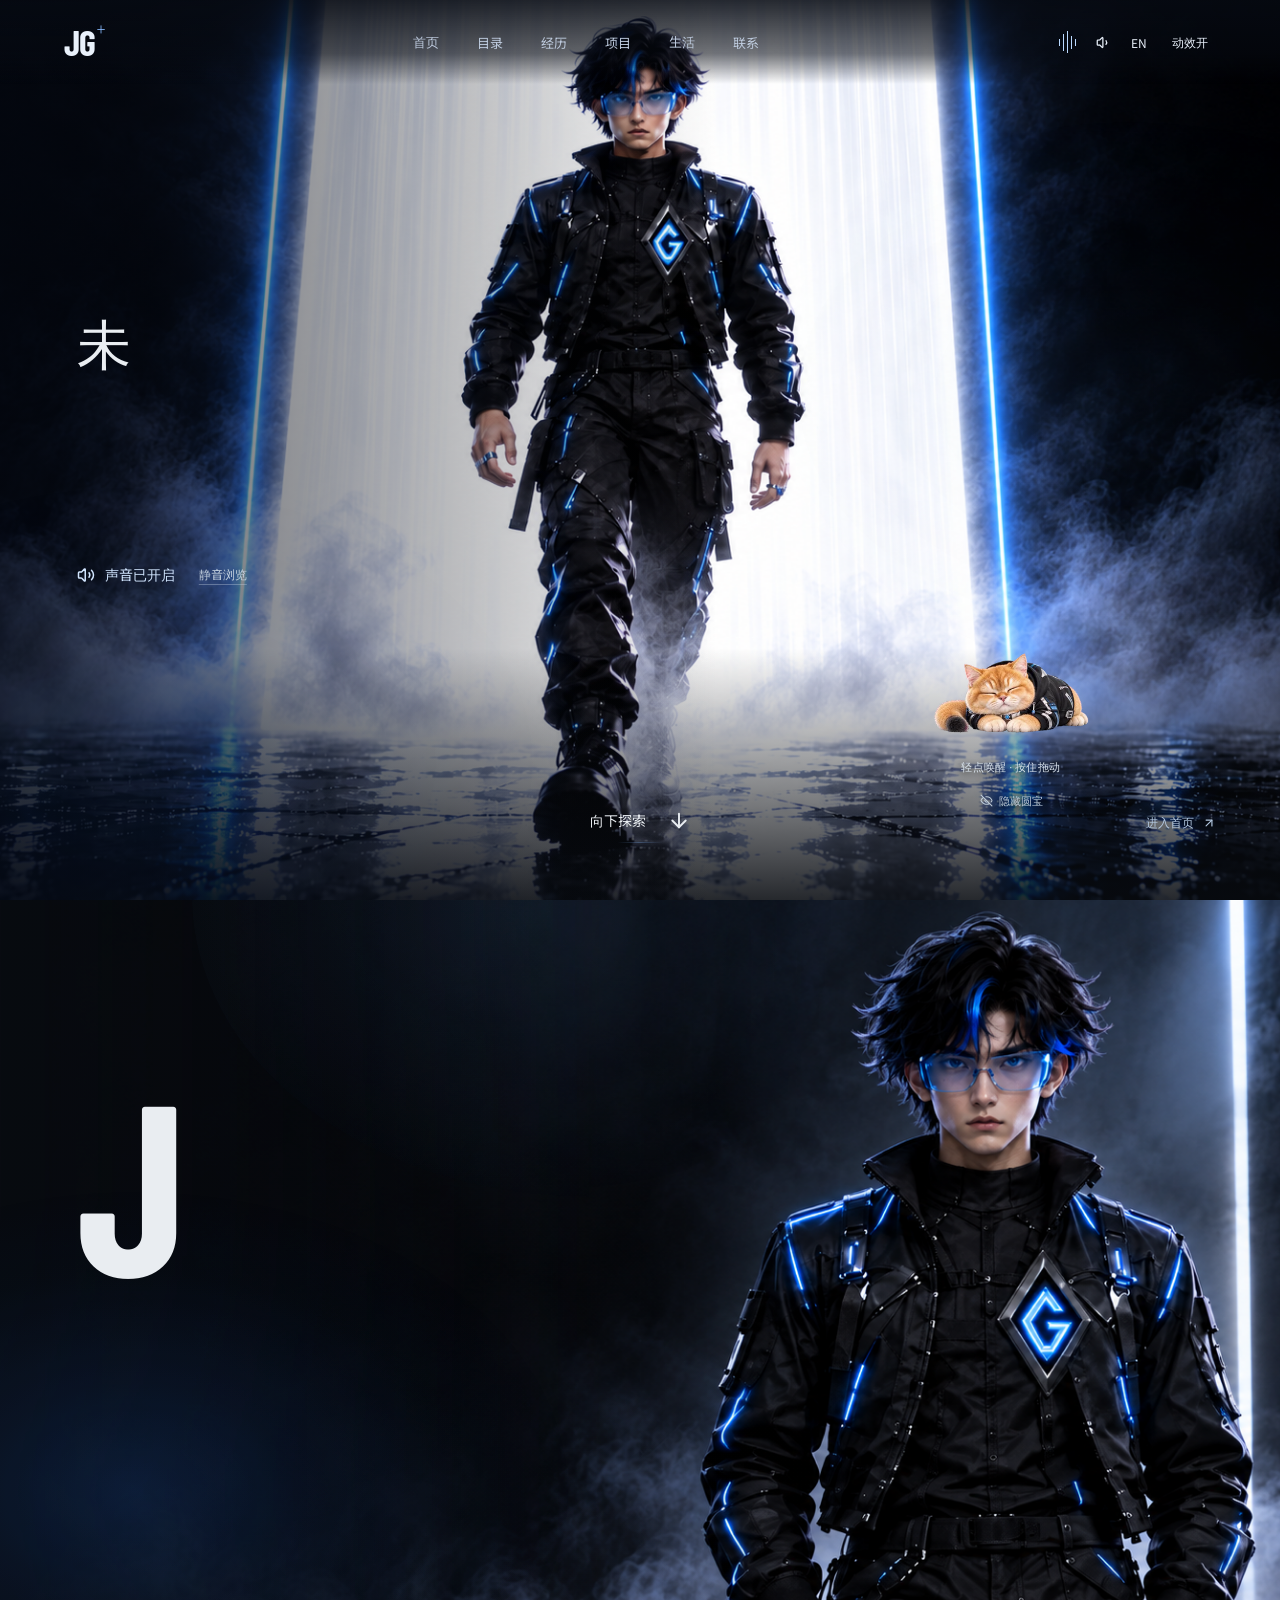
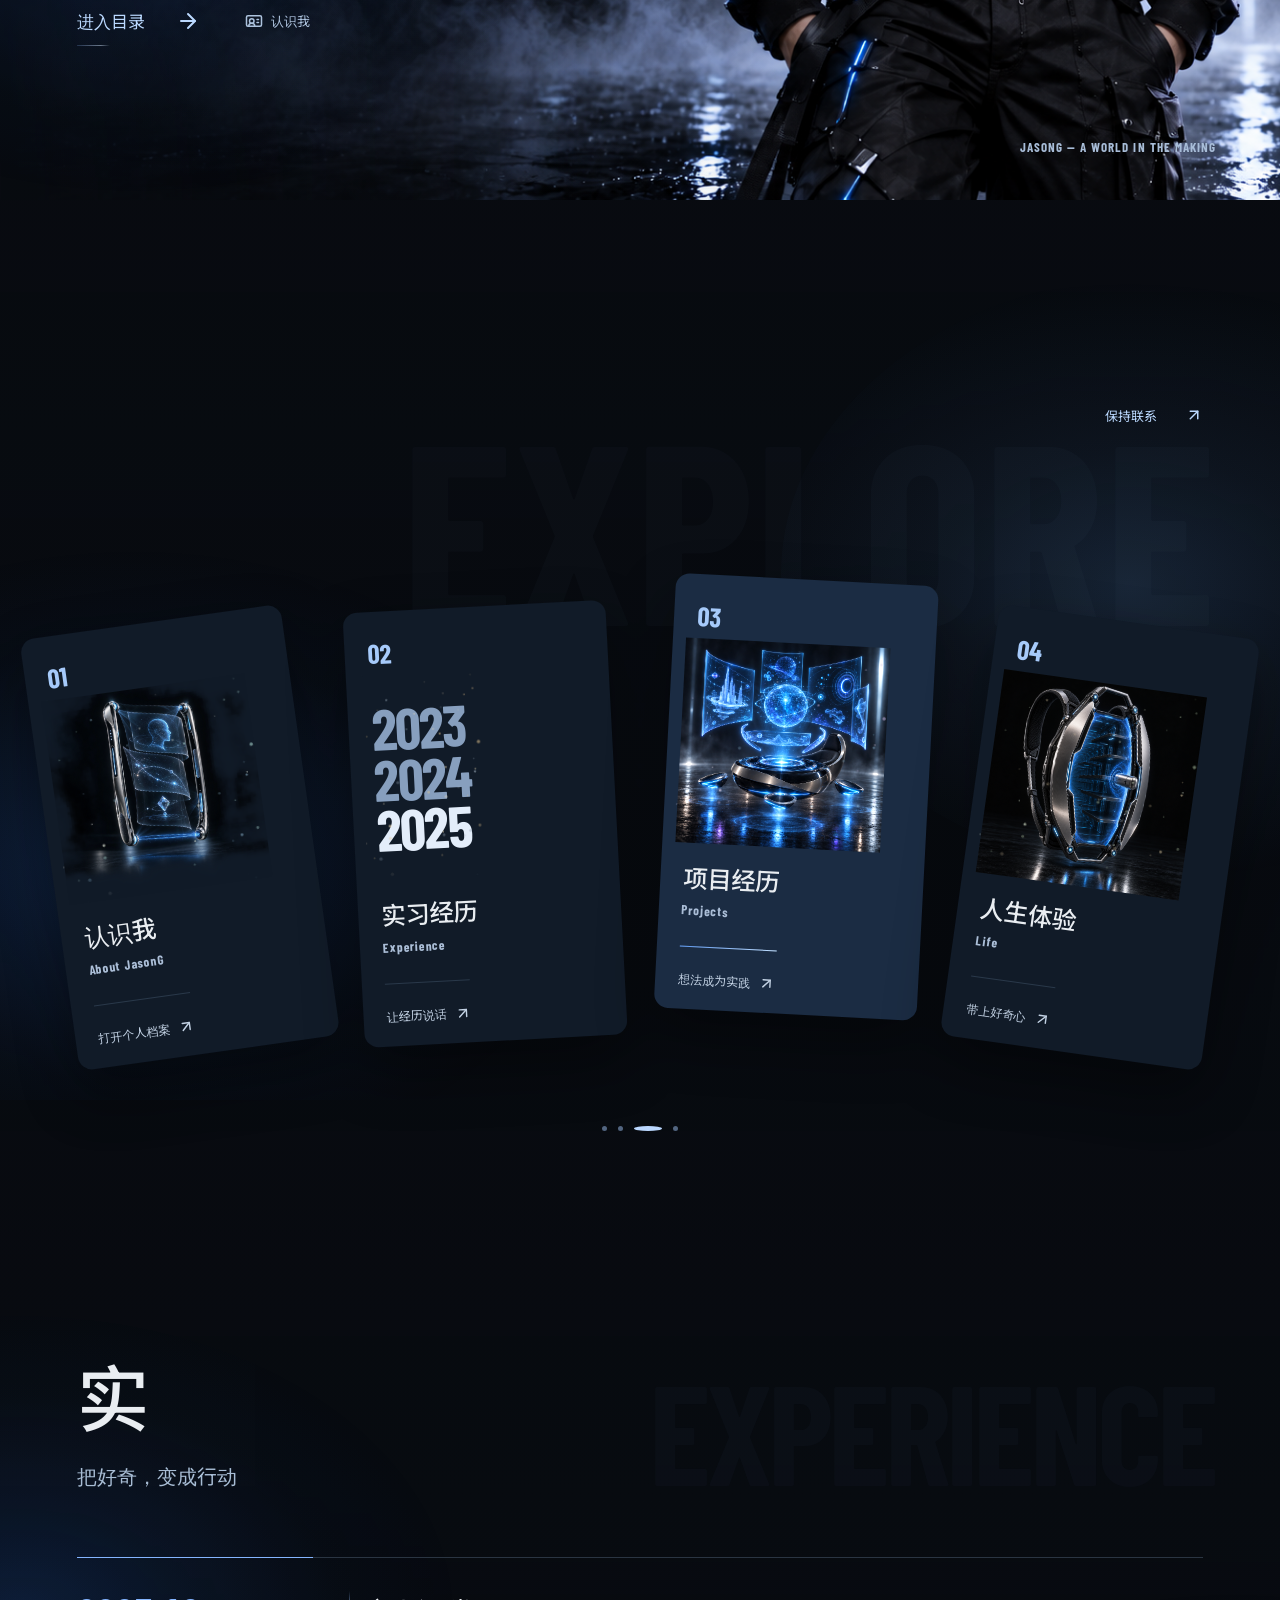
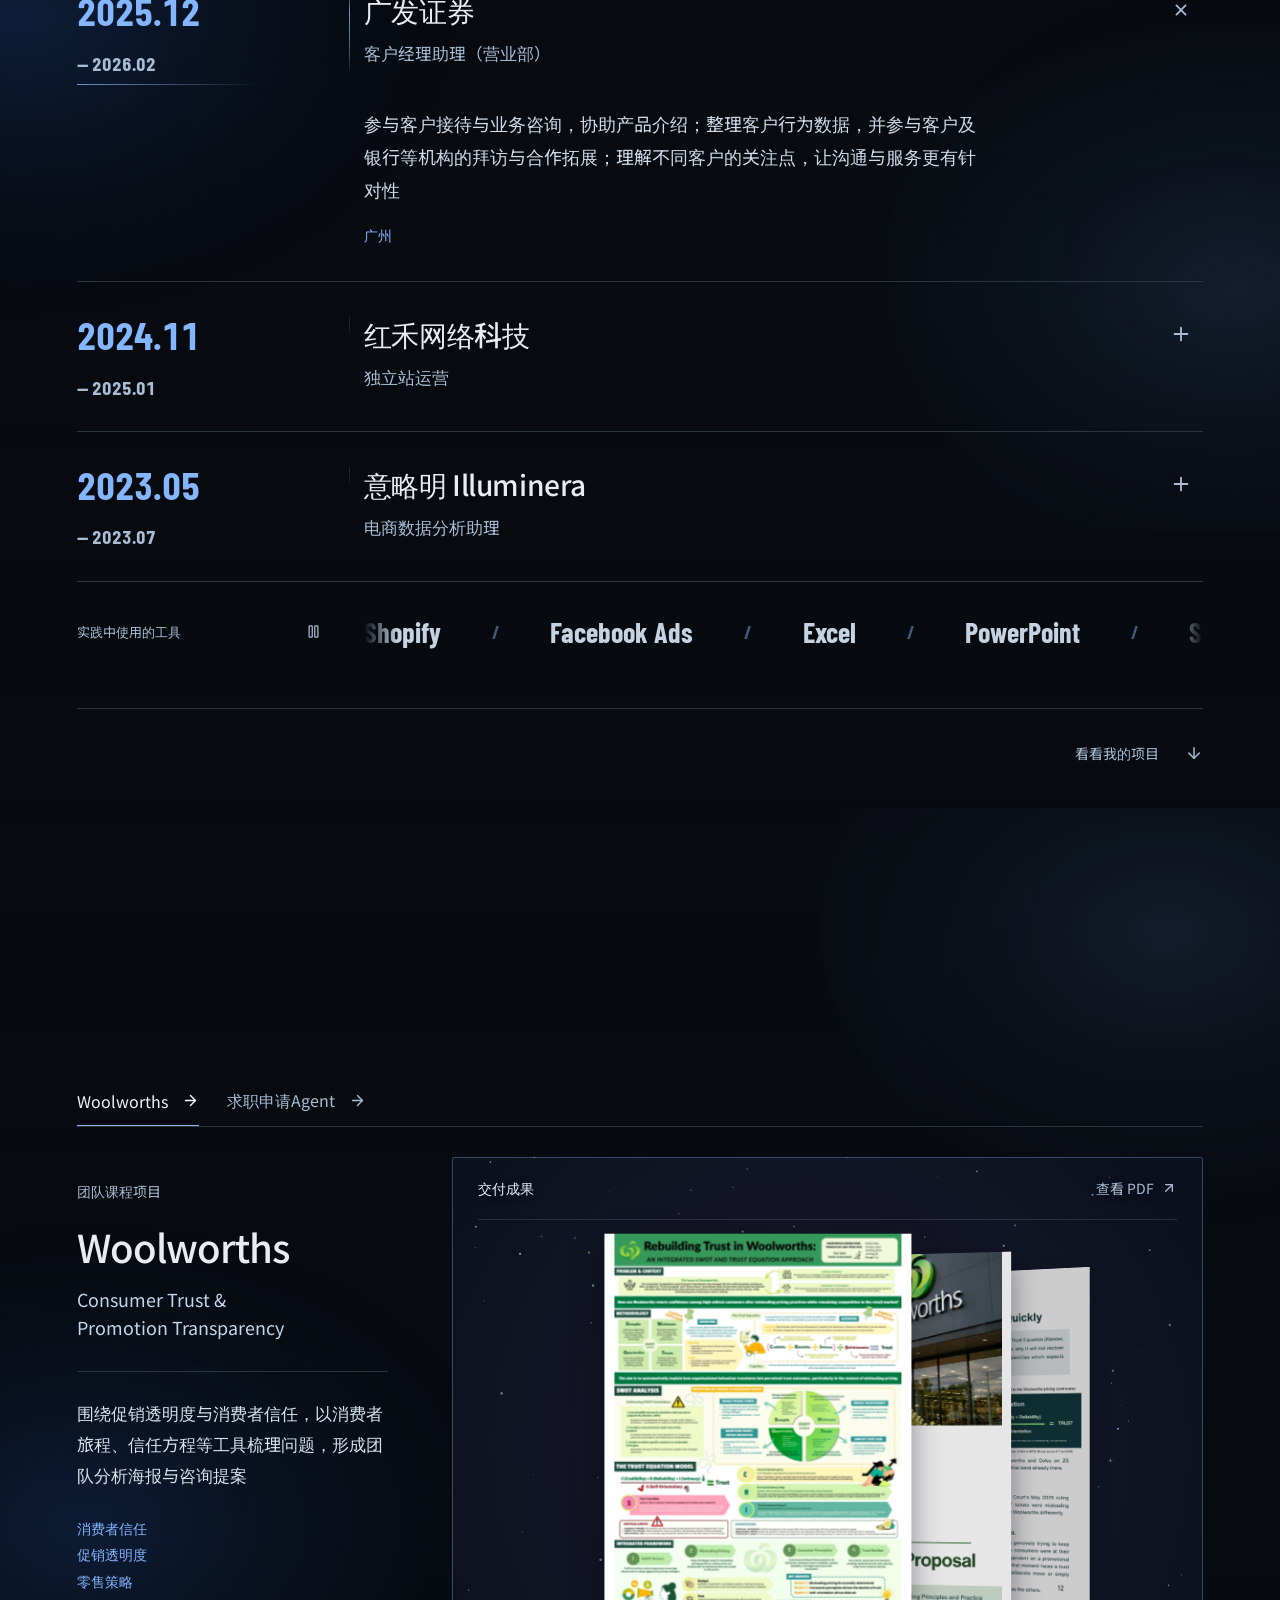
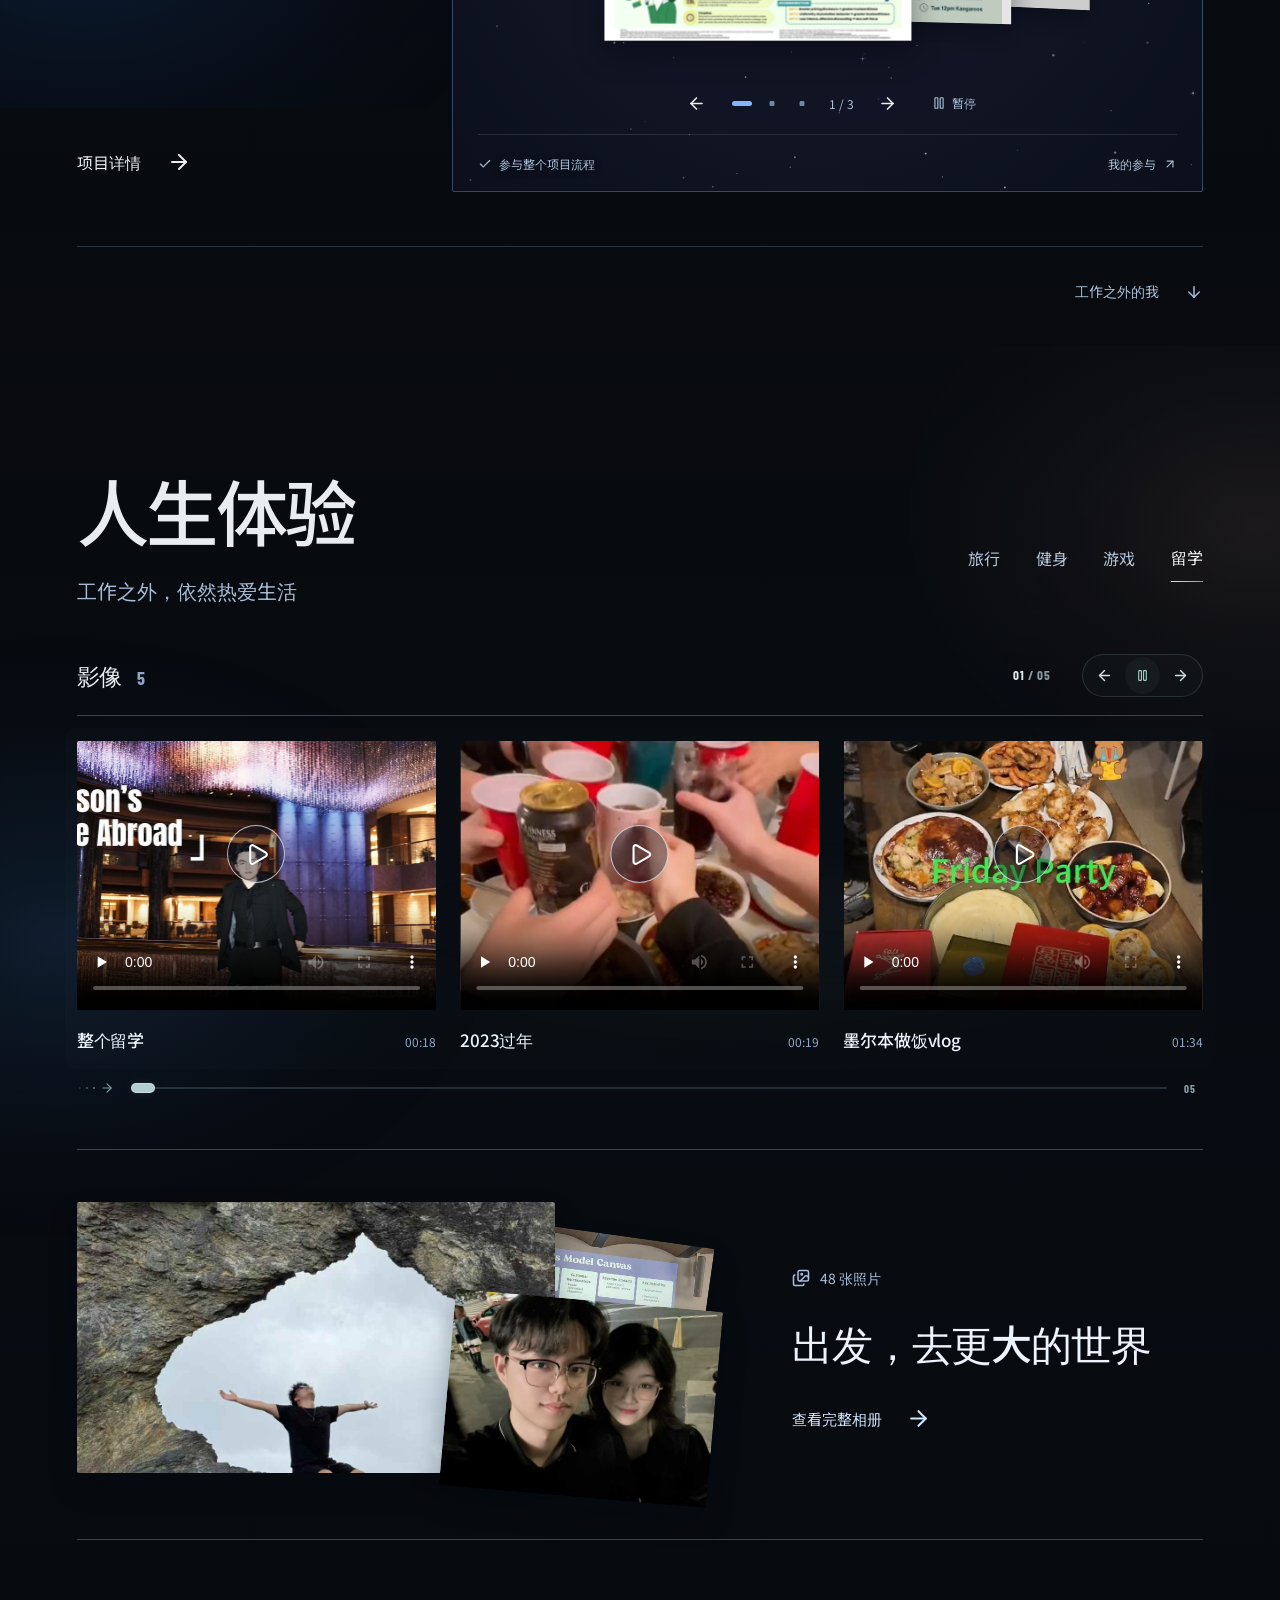
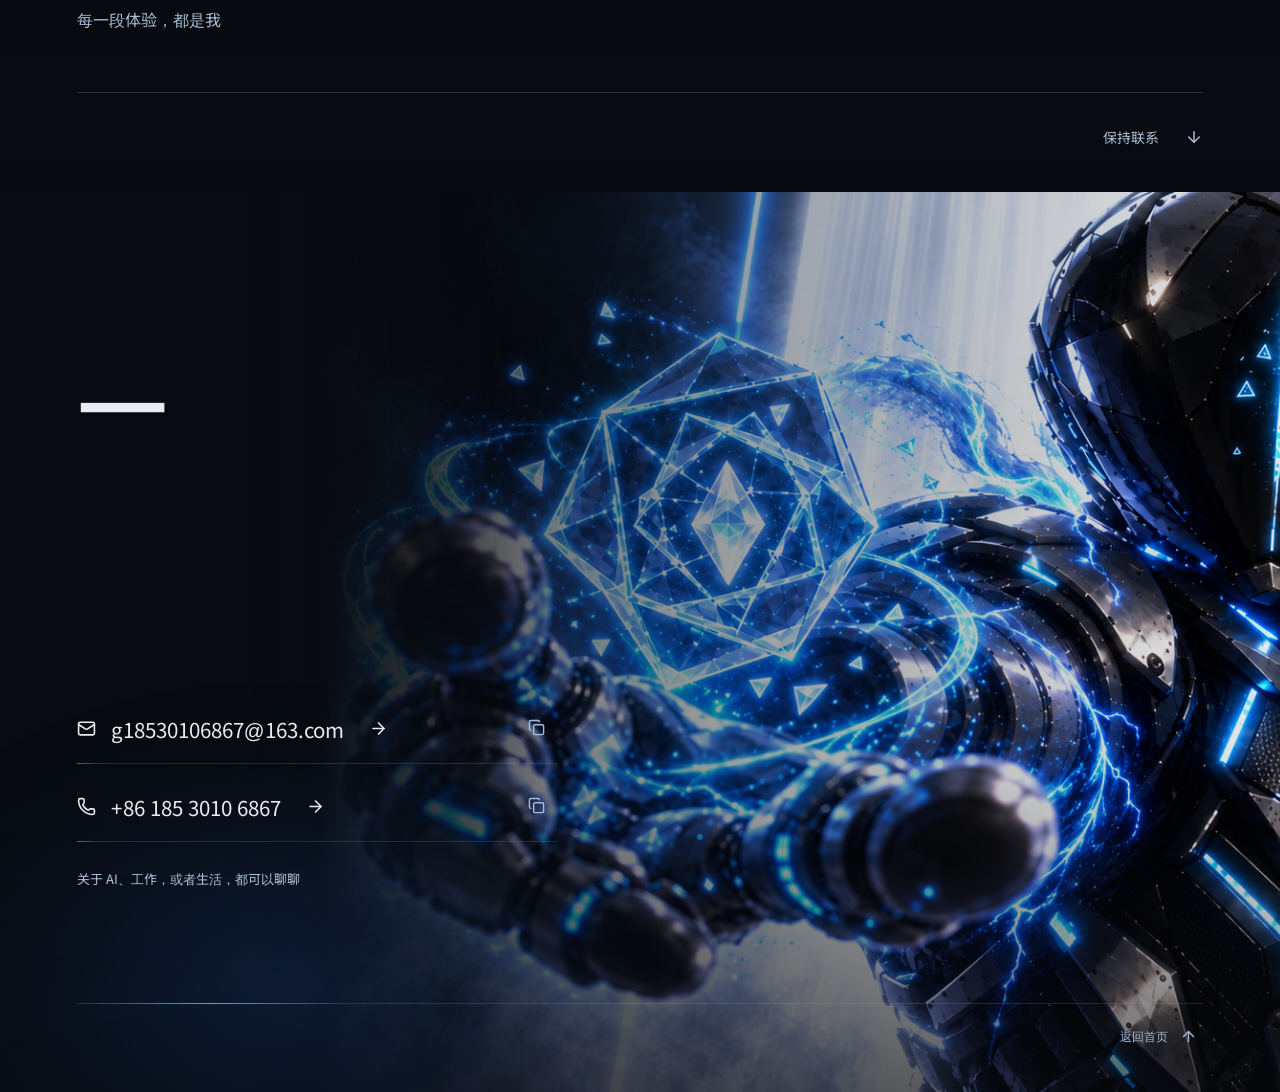
==== commit 9f63efe4: "Add explicit sound entry to opening film" ====
--- a/studio-preview.html
+++ b/studio-preview.html
@@ -7,13 +7,13 @@
   <meta name="description" content="高瑞徽 JasonG 的个人世界。好奇心、执行力、勇气；关于 AI、真实实践与生活。" />
   <title>JasonG · 探索未来 AI 世界</title>
   <link rel="icon" type="image/svg+xml" href="assets/jasong-next/favicon.svg" />
-  <link rel="stylesheet" href="assets/jasong-app/app.css?v=fcea46e95d64df81" />
+  <link rel="stylesheet" href="assets/jasong-app/app.css?v=e88e7b0008e63746" />
   <link rel="preload" as="image" href="assets/jasong-next/intro.png" />
   <style>body{margin:0;background:#080b10;color:#e9edf1}.initial-brand{height:100vh;display:grid;place-content:center;font:600 45px sans-serif;letter-spacing:-.03em}.no-script{padding:10vh 8vw;font:18px/1.8 sans-serif}.no-script a{color:#adcfff}</style>
 </head>
 <body>
   <div id="jasong-root"><div class="initial-brand" aria-label="正在打开 JasonG 的世界">JasonG</div></div>
   <noscript><div class="no-script"><h1>高瑞徽 / JasonG</h1><p>请启用 JavaScript 体验完整网站。<br/>Enable JavaScript to explore this site.</p><a href="mailto:g18530106867@163.com">g18530106867@163.com</a></div></noscript>
-  <script type="module" src="assets/jasong-app/app.js?v=fcea46e95d64df81"></script>
+  <script type="module" src="assets/jasong-app/app.js?v=e88e7b0008e63746"></script>
 </body>
 </html>
--- a/assets/jasong-app/app.css
+++ b/assets/jasong-app/app.css
@@ -1,2 +1,2 @@
-.jg-draft-notice{z-index:130;color:#dce8f0;background:#101b25;border:1px solid #668291;border-radius:10px;align-items:center;gap:18px;max-width:calc(100vw - 32px);padding:11px 16px;font:13px/1.5 system-ui,sans-serif;display:flex;position:fixed;bottom:14px;left:50%;transform:translate(-50%);box-shadow:0 5px 24px #0005}.jg-draft-notice span{white-space:nowrap}.jg-draft-notice a{color:#c0e0ff;text-underline-offset:3px;white-space:nowrap;text-decoration:underline}.jg-draft-notice a:focus-visible{outline-offset:4px;outline:2px solid #fff}@media (width<=420px){.jg-draft-notice{gap:12px;padding:9px 12px;font-size:11px}}.jg-content-notes{z-index:2;overflow-wrap:anywhere;max-width:75ch;margin:32px 0;position:relative}.jg-content-notes article+article{margin-top:28px}.jg-content-notes h3{font:inherit;margin:0 0 10px;font-size:1.15em;font-weight:500;line-height:1.5}.jg-content-notes p{white-space:pre-wrap;color:inherit;margin:0;line-height:1.9}.jg-content-empty{color:var(--content-muted,#adc4de);font:inherit;overflow-wrap:anywhere;padding-block:30px;line-height:1.8}.jg-motion-sr-only{clip-path:inset(50%);white-space:nowrap;border:0;width:1px;height:1px;margin:-1px;padding:0;position:absolute;overflow:hidden}.jg-text-type{display:inline-grid;position:relative}.jg-text-type__measure,.jg-text-type__visible{grid-area:1/1}.jg-text-type__measure{visibility:hidden}.jg-text-type__measure *{visibility:hidden!important}.jg-title-write{vertical-align:baseline;max-width:100%}.jg-title-write>.jg-text-type__visible{position:absolute;inset:0}.jg-title-write>.jg-text-type__measure{grid-area:1/1}html .home-name>span.jg-title-write{display:inline-grid}.directory-heading #directory-title .jg-title-write,.directory-heading #directory-title .jg-title-write span{color:inherit}.directory-heading #directory-title .jg-title-write .title-second-line{color:#a5b6cb}.directory-values{color:#adbed2;margin:20px 0 0;font-size:clamp(12px,1.2vw,15px);line-height:1.8}.jg-title-write{text-align:start;direction:ltr}.jg-title-write>.jg-text-type__visible{text-wrap:wrap}@media (width<=600px){.directory-values{max-width:230px;margin-top:15px}}.jg-text-type__cursor{color:#82b7ff;margin-inline-start:.06em}.jg-text-type[data-typing=true] .jg-text-type__cursor{animation:.65s step-end infinite jg-type-blink}@keyframes jg-type-blink{0%,48%{opacity:1}49%,to{opacity:0}}.jg-masked-g{display:inline-grid;position:relative}.jg-masked-g__base,.jg-masked-g__texture{grid-area:1/1}.jg-masked-g__base{color:#a6bde6}.jg-masked-g__texture{-webkit-text-fill-color:transparent;color:#0000;pointer-events:none;background-image:linear-gradient(117deg,#0000 32%,#bad9ff 36%,#78b0fa 38%,#0000 42%),radial-gradient(at 71% 22%,#8dc6ff 0%,#2961b8 31%,#172c58 56%,#6ea4e7 79%,#b5d9ff 100%);background-position:12% 65%;background-size:240% 180%;-webkit-background-clip:text;background-clip:text}@supports not ((-webkit-background-clip:text) or (background-clip:text)){.jg-masked-g__texture{display:none}}.jg-ambient{pointer-events:none;-webkit-user-select:none;user-select:none;z-index:0;contain:layout paint;position:absolute;inset:0;overflow:hidden}.jg-ambient canvas{pointer-events:none;width:100%;height:100%;display:block}.jg-ambient--cursor{mix-blend-mode:screen}.jg-ambient--liquid{background:radial-gradient(at 7% 65%,#153a8026,#0000 42%),radial-gradient(at 98% 26%,#2155a01f,#0000 39%);-webkit-mask-image:radial-gradient(#0000 16%,#00000024 43%,#000 76%);mask-image:radial-gradient(#0000 16%,#00000024 43%,#000 76%)}.jg-ambient--liquid canvas{opacity:.52}.jg-scene-atmosphere{--jg-scene-strength:.82;--jg-cloud-x:-24%;--jg-cloud-y:27%;--jg-far-x:61%;--jg-far-y:-18%;--jg-cloud-color:41 111 225;--jg-far-color:96 156 230;--jg-cloud-delay:-3s;z-index:2;pointer-events:none;-webkit-user-select:none;user-select:none;opacity:var(--jg-scene-strength);position:absolute;inset:0;overflow:clip}.jg-scene-atmosphere__field{isolation:isolate;width:100%;height:100svh;max-height:1100px;position:sticky;top:0;overflow:clip}.jg-scene-atmosphere__cloud{background:radial-gradient(ellipse at 48% 51%, rgb(var(--jg-cloud-color) / 24%) 0%, rgb(var(--jg-cloud-color) / 12%) 24%, rgb(var(--jg-cloud-color) / 3%) 47%, transparent 68%);width:min(76vw,920px);height:min(72svh,720px);animation:16s ease-in-out infinite alternate jg-cloud-near;animation-delay:var(--jg-cloud-delay);transform-origin:40% 60%;border-radius:50%;animation-play-state:paused;display:block;position:absolute}.jg-scene-atmosphere__cloud--near{left:var(--jg-cloud-x);top:var(--jg-cloud-y)}.jg-scene-atmosphere__cloud--far{left:var(--jg-far-x);top:var(--jg-far-y);background:radial-gradient(ellipse at 44% 52%, rgb(var(--jg-far-color) / 17%) 0%, rgb(var(--jg-far-color) / 7%) 30%, transparent 69%);width:min(62vw,800px);height:min(67svh,620px);animation-name:jg-cloud-far;animation-duration:22s}.jg-scene-atmosphere[data-running=true] .jg-scene-atmosphere__cloud{will-change:transform, opacity;animation-play-state:running}.jg-scene-atmosphere[data-motion-enabled=false] .jg-scene-atmosphere__cloud{animation:none}.jg-scene-atmosphere .jg-ambient--liquid{background:0 0;-webkit-mask-image:radial-gradient(at 48% 48%,#0000002e 10%,#00000070 38%,#000 73%);mask-image:radial-gradient(at 48% 48%,#0000002e 10%,#00000070 38%,#000 73%)}.jg-scene-atmosphere .jg-ambient--liquid canvas{opacity:.72}.jg-scene-atmosphere .jg-ambient--cursor{z-index:1}.jg-scene-atmosphere[data-atmosphere-chapter=intro]{--jg-scene-strength:.28;--jg-cloud-y:48%;--jg-far-y:9%}.jg-scene-atmosphere[data-atmosphere-chapter=home]{--jg-scene-strength:.82;--jg-cloud-y:29%;--jg-far-x:15%;--jg-far-y:-34%}.jg-scene-atmosphere[data-atmosphere-chapter=home] .jg-scene-atmosphere__field{-webkit-mask-image:linear-gradient(90deg,#000 0 36%,#000000b3 48%,#0000 69%);mask-image:linear-gradient(90deg,#000 0 36%,#000000b3 48%,#0000 69%)}.jg-scene-atmosphere[data-atmosphere-chapter=directory]{--jg-scene-strength:1;--jg-cloud-y:37%;--jg-far-y:8%;--jg-cloud-delay:-7s}.jg-scene-atmosphere[data-atmosphere-chapter=experience]{--jg-cloud-x:-33%;--jg-cloud-y:6%;--jg-far-x:69%;--jg-far-y:38%;--jg-cloud-delay:-11s}.jg-scene-atmosphere[data-atmosphere-chapter=projects]{--jg-scene-strength:.76;--jg-cloud-x:-28%;--jg-cloud-y:43%;--jg-far-x:64%;--jg-far-y:-21%;--jg-cloud-delay:-5s}.jg-scene-atmosphere[data-atmosphere-chapter=life]{--jg-scene-strength:.74;--jg-cloud-color:55 117 186;--jg-far-color:169 135 111;--jg-cloud-x:-30%;--jg-cloud-y:29%;--jg-far-x:71%;--jg-far-y:-15%;--jg-cloud-delay:-9s}.jg-scene-atmosphere[data-atmosphere-chapter=contact]{--jg-scene-strength:.72;--jg-cloud-x:-13%;--jg-cloud-y:51%;--jg-far-x:38%;--jg-far-y:-28%;--jg-cloud-delay:-13s}.chapter:has(>.jg-scene-atmosphere)>:is(.content-section-inner,.contact-content,.contact-footer,.home-signature){z-index:3}.chapter:has(>.jg-scene-atmosphere)>.destination-indicators{z-index:3;position:relative}@keyframes jg-cloud-near{0%{opacity:.66;transform:translate(-3vw,5svh)rotate(-9deg)scale(.9,1.04)}to{opacity:1;transform:translate(11vw,-7svh)rotate(13deg)scale(1.12,.94)}}@keyframes jg-cloud-far{0%{opacity:.7;transform:translate(3vw,-5svh)rotate(12deg)scale(1.08,.9)}to{opacity:1;transform:translate(-12vw,9svh)rotate(-17deg)scale(.9,1.12)}}.jg-border-glow{--jg-edge:.6;--jg-edge-angle:120deg;isolation:isolate;position:relative}.jg-border-glow:after{content:"";border-radius:inherit;background:conic-gradient(from var(--jg-edge-angle), #a4ccff 0deg, #5095fc73 34deg, transparent 80deg, transparent 280deg, #5095fc73 326deg, #a4ccff 360deg);-webkit-mask-composite:xor;opacity:0;pointer-events:none;z-index:2;padding:1px;transition:opacity .18s ease-out;position:absolute;inset:-1px;-webkit-mask-image:linear-gradient(#fff 0 0),linear-gradient(#fff 0 0);mask-image:linear-gradient(#fff 0 0),linear-gradient(#fff 0 0);-webkit-mask-position:0 0,0 0;mask-position:0 0,0 0;-webkit-mask-size:auto,auto;mask-size:auto,auto;-webkit-mask-repeat:repeat,repeat;mask-repeat:repeat,repeat;-webkit-mask-clip:content-box,border-box;mask-clip:content-box,border-box;-webkit-mask-origin:content-box,border-box;mask-origin:content-box,border-box;-webkit-mask-composite:xor;mask-composite:exclude;-webkit-mask-source-type:auto,auto;mask-mode:match-source,match-source}.jg-border-glow:hover:after{opacity:var(--jg-edge)}.jg-border-glow:focus-within:after{opacity:1}[data-motion=off] .jg-border-glow:after{transition:none}[data-motion=off] .jg-border-glow:hover:after{opacity:.55}[data-motion=off] .jg-text-type__cursor{animation:none}@media (width<=767px),(pointer:coarse){.jg-ambient--cursor{display:none}.jg-ambient--liquid{opacity:.6}.jg-scene-atmosphere__cloud{background:radial-gradient(ellipse at 47% 50%, rgb(var(--jg-cloud-color) / 30%), rgb(var(--jg-cloud-color) / 12%) 30%, transparent 67%);width:110vw;height:63svh;animation-duration:12s}.jg-scene-atmosphere__cloud--far{background:radial-gradient(ellipse at 43% 54%, rgb(var(--jg-far-color) / 23%), rgb(var(--jg-far-color) / 9%) 28%, transparent 68%);width:95vw;height:58svh;animation-duration:15s}.jg-scene-atmosphere[data-atmosphere-chapter=home] .jg-scene-atmosphere__field{-webkit-mask-image:linear-gradient(#000 0 37%,#0000 58% 85%,#000000a6 100%);mask-image:linear-gradient(#000 0 37%,#0000 58% 85%,#000000a6 100%)}}.lp-static{width:280px;max-width:calc(100% - 22px);position:absolute;top:50%;left:50%;transform:translate(-50%,-45%)}.lp-static-card{z-index:1;color:#0c1825;background:#d4dfe8;border-radius:14px;padding:16px;position:relative;overflow:hidden;box-shadow:0 24px 44px #00000059}.lp-static-strap{color:#a8c9f7;writing-mode:vertical-rl;letter-spacing:.14em;text-indent:20px;text-align:right;background:#1b2a3b;width:36px;height:220px;padding-top:42px;font-size:12px;font-weight:600;position:absolute;bottom:calc(100% - 4px);left:calc(50% - 18px);overflow:hidden}.lp-static-clip{z-index:3;background:#1c2937;border:5px solid #82909e;border-radius:5px;width:44px;height:36px;position:absolute;top:-20px;left:calc(50% - 22px)}.lp-card-brand{justify-content:space-between;align-items:center;margin-bottom:13px;display:flex}.lp-card-brand b{font-family:Barlow,sans-serif;font-size:25px;line-height:1}.lp-card-brand span{font-size:9px}.lp-card-portrait,.lp-portrait-fallback{object-fit:cover;object-position:center 20%;width:100%;height:218px;display:block}.lp-portrait-fallback{color:#b1d1ff;background:#263548;place-items:center;font-size:88px;display:grid}.lp-card-name{gap:4px;margin-top:17px;display:grid}.lp-card-name span{font-size:24px;font-weight:600;line-height:1.3}.lp-card-name strong{font-family:Barlow,sans-serif;font-size:34px;font-weight:700;line-height:1.1}.lp-card-id{color:#36516d;letter-spacing:.1em;margin-top:13px;font-size:10px;display:block}.lp-card-values{border-top:1px solid #9bacbc;margin:16px 0 1px;padding-top:12px;font-size:11px;line-height:1.5}.jg-particles{pointer-events:none;-webkit-user-select:none;user-select:none;contain:strict;z-index:1;position:absolute;inset:0;overflow:hidden;-webkit-mask-image:linear-gradient(#0000,#000 12% 86%,#0000);mask-image:linear-gradient(#0000,#000 12% 86%,#0000)}.jg-particles canvas{pointer-events:none;width:100%;height:100%;display:block;position:absolute;inset:0}.jg-particles__still{opacity:.8}.jg-particles[data-rendering=webgl] .jg-particles__still{opacity:0}.jg-particles__live{opacity:.9}.home-lanyard{z-index:55;pointer-events:none;isolation:isolate;clip-path:inset(var(--hl-nav-height) 0 0 0);position:fixed;inset:0;overflow:clip}.home-lanyard[hidden]{display:none}.home-lanyard canvas{pointer-events:none;width:100%;height:100%;display:block}.hl-pull-target{cursor:grab;pointer-events:auto;touch-action:none;-webkit-user-select:none;user-select:none;transform-origin:0 0;background:0 0;border:0;border-radius:10px;min-height:0;padding:0;position:absolute;top:0;left:0}.home-lanyard[data-dragging=true] .hl-pull-target{cursor:grabbing}.hl-pull-target:focus-visible{outline-offset:-3px;outline:2px solid #b3d5ff}.hl-hint{left:var(--hl-hint-x);top:var(--hl-hint-y);pointer-events:auto;color:#bdccdc;text-shadow:0 2px 8px #000;background:0 0;align-items:center;gap:6px;width:max-content;min-height:42px;padding:0 4px;font-size:11px;display:flex;position:absolute}.hl-hint:hover{color:#f0f4f8}.hl-actions{pointer-events:none;justify-content:space-between;align-items:center;gap:18px;width:200px;display:flex;position:absolute;top:0;left:0}.hl-actions[hidden]{display:none}.hl-actions button{pointer-events:auto;color:#d5e5f7;white-space:nowrap;text-shadow:0 2px 10px #03070c;background:0 0;border-bottom:1px solid #9db5d470;align-items:center;gap:6px;min-height:44px;padding:4px 3px;font-size:12px;display:flex}.hl-actions button:hover{color:#fff;border-color:#b3d5ff}.hl-hint:focus-visible,.hl-actions button:focus-visible{outline-offset:4px;outline:2px solid #b3d5ff}.hl-fallback{width:var(--hl-card-width);height:var(--hl-card-height);transform:translate3d(var(--hl-fallback-x),var(--hl-fallback-y),0);pointer-events:none;position:absolute;top:0;left:0}.home-lanyard .lp-static{width:100%;max-width:none;height:100%;position:relative;top:auto;left:auto;transform:none}.home-lanyard .lp-static-card{border-radius:10px;height:100%;padding:10px;overflow:hidden;box-shadow:8px 18px 28px #0009}.home-lanyard .lp-static-strap{text-indent:8px;width:15px;height:700px;padding:0;font-size:7px;left:calc(50% - 7.5px)}.home-lanyard .lp-static-clip{border-width:3px;border-radius:3px;width:25px;height:21px;top:-12px;left:calc(50% - 12.5px)}.home-lanyard .lp-card-brand{margin-bottom:8px}.home-lanyard .lp-card-brand b{font-size:18px}.home-lanyard .lp-card-brand span{font-size:6px}.home-lanyard .lp-card-portrait,.home-lanyard .lp-portrait-fallback{height:calc(var(--hl-card-height)*.48)}.home-lanyard .lp-card-name{gap:2px;margin-top:8px}.home-lanyard .lp-card-name span{font-size:15px;line-height:1.15}.home-lanyard .lp-card-name strong{font-size:22px;line-height:1.05}.home-lanyard .lp-card-id{margin-top:5px;font-size:6.5px}.home-lanyard .lp-card-values{margin-top:7px;padding-top:6px;font-size:7px}@media (width<=600px){.hl-hint{gap:3px;font-size:10px}.home-lanyard .lp-card-brand{margin-bottom:5px}.home-lanyard .lp-card-brand b{font-size:16px}.home-lanyard .lp-card-name{margin-top:6px}.home-lanyard .lp-card-name strong{font-size:20px}}@media (width<=360px){.hl-hint{gap:2px;font-size:9px}}.site-nav .pill-nav{isolation:isolate;position:relative}.site-nav .nav-current-pill{z-index:-1;width:var(--nav-pill-width,0px);transform:translateX(var(--nav-pill-x,0px));opacity:0;pointer-events:none;background:linear-gradient(140deg,#6c9dda25,#192c461c);border:1px solid #83b6ff42;border-radius:24px;transition:transform .46s cubic-bezier(.16,1,.3,1),width .4s cubic-bezier(.16,1,.3,1),opacity .18s;position:absolute;top:1px;bottom:1px;left:0;overflow:hidden}.site-nav .nav-current-pill[data-ready=true]{opacity:1}.site-nav .nav-current-pill:after{content:"";opacity:.8;background:linear-gradient(90deg,#0000,#b9d9ff,#0000);height:1px;position:absolute;top:0;left:14%;right:14%}.site-nav .pill-nav a{transition:color .18s}.site-nav .pill-nav a:before{opacity:0;background:#8dbafb15;border-radius:24px;height:auto;transition:opacity .18s;inset:0;transform:none}.site-nav .pill-nav a:hover:before,.site-nav .pill-nav a:focus-visible:before{opacity:1;transform:none}.site-nav .pill-nav a:hover,.site-nav .pill-nav a:focus-visible{color:#f0f6ff}.site-nav .pill-nav a[aria-current]:after{display:none}.site-nav .pill-nav a>span{transition:transform .26s cubic-bezier(.16,1,.3,1);display:block}.site-nav[data-nav-motion=running] .pill-nav a:hover>span{transform:translateY(-1px)}.site-nav .nav-actions>button,.site-nav .volume-popover summary{border-radius:8px;transition:color .16s,background-color .16s;position:relative}.site-nav .nav-actions>button:hover,.site-nav .nav-actions>button:focus-visible,.site-nav .volume-popover summary:hover{color:#d2e6ff;background:#79a8e213}.site-nav .site-brand .brand-spark{transform-origin:50%;transition:transform .4s cubic-bezier(.16,1,.3,1),color .2s}.site-nav[data-nav-motion=running] .site-brand:is(:hover,:focus-visible) .brand-spark{color:#e0efff;transform:rotate(90deg)}.site-nav[data-nav-motion=paused] .nav-current-pill{transition:none}.site-nav[data-nav-motion=paused] .sound-wave i{animation-play-state:paused}.intro-section .intro-film-track{z-index:3;pointer-events:none;background:#9eb8da21;height:1px;position:absolute;bottom:3.6%;left:6%;right:6%}.intro-section .intro-film-track>span{transform-origin:0;background:linear-gradient(90deg,#446996,#b7d7ff);width:100%;height:1px;transition:transform .25s linear;display:block}.intro-section .intro-next{isolation:isolate}.intro-section .intro-next:before{content:"";opacity:.55;background:linear-gradient(90deg,#0000,#83baff82,#0000);height:1px;transition:transform .3s cubic-bezier(.16,1,.3,1),opacity .25s;position:absolute;bottom:3px;left:14px;right:14px;transform:scaleX(.45)}.intro-section .intro-next:is(:hover,:focus-visible):before{opacity:1;transform:scaleX(1)}.intro-section .intro-next svg{animation:2.8s cubic-bezier(.45,0,.55,1) infinite hero-descend}.intro-section[data-hero-motion=paused] .intro-next svg{animation-play-state:paused}.intro-section .intro-film-controls button{transition:color .18s;position:relative}.intro-section .intro-film-controls button:after{content:"";transform-origin:0;background:#9ecbff80;height:1px;transition:transform .22s;position:absolute;bottom:5px;left:0;right:0;transform:scaleX(0)}.intro-section .intro-film-controls button:is(:hover,:focus-visible){color:#eef6ff}.intro-section .intro-film-controls button:is(:hover,:focus-visible):after{transform:scaleX(1)}.home-section .home-material-light{z-index:2;pointer-events:none;mix-blend-mode:screen;contain:paint;position:absolute;inset:0 0 0 38%;overflow:hidden;-webkit-mask-image:linear-gradient(90deg,#0000,#000 30% 82%,#0000);mask-image:linear-gradient(90deg,#0000,#000 30% 82%,#0000)}.home-section .home-material-light:before{content:"";opacity:0;background:linear-gradient(114deg,#0000 39%,#9bceff0a 44%,#88baff13 48%,#9acbff07 51%,#0000 58%);animation:13s cubic-bezier(.4,0,.2,1) infinite hero-material-pass;position:absolute;inset:-25% -60%}.home-section[data-hero-motion=paused] .home-material-light:before{animation-play-state:paused}.home-section .home-entry{gap:22px;position:relative}.home-section .home-entry:after{content:"";transform-origin:0;opacity:.48;background:linear-gradient(90deg,#7faef770,#d1e6ff 72%,#0000);height:1px;transition:transform .35s cubic-bezier(.16,1,.3,1),opacity .2s;position:absolute;bottom:2px;left:0;right:0;transform:scaleX(.25)}.home-section .home-entry:is(:hover,:focus-visible):after{opacity:1;transform:scaleX(1)}.home-section .home-entry-direction{place-items:center;width:42px;height:30px;display:grid;position:relative;overflow:hidden}.home-section .home-entry-direction:before{content:"";opacity:0;background:linear-gradient(90deg,#0000,#a7ccff);width:22px;height:1px;transition:transform .35s cubic-bezier(.16,1,.3,1),opacity .22s;position:absolute;right:20px;transform:translate(-15px)}.home-section .home-entry:is(:hover,:focus-visible) .home-entry-direction:before{opacity:.8;transform:translate(0)}.home-section .home-entry:is(:hover,:focus-visible) svg{transform:translate(8px)}.home-section .profile-link{transition:color .18s;position:relative}.home-section .profile-link svg{transition:transform .28s cubic-bezier(.16,1,.3,1)}.home-section .profile-link:is(:hover,:focus-visible){color:#ebf5ff}.home-section[data-hero-motion=running] .profile-link:is(:hover,:focus-visible) svg{transform:rotate(-8deg)}.directory-section .destination-art{isolation:isolate;position:relative;overflow:hidden}.directory-section .destination-art img{transition:transform .55s cubic-bezier(.16,1,.3,1),filter .42s;transform:scale(.98)}.directory-section .destination-shell.selected .destination-art img{filter:brightness(1.08)}.directory-section[data-hero-motion=running] .destination-shell:is(:hover,:focus-within) .destination-art img{transform:scale(1.035)translateY(-3px)}.directory-section .destination-material{pointer-events:none;mix-blend-mode:screen;opacity:0;background:linear-gradient(115deg,#0000 35%,#b3d9ff14 49%,#0000 59%);position:absolute;inset:0;transform:translate(-105%)}.directory-section[data-hero-motion=running] .destination-shell.selected .destination-material{animation:1.2s cubic-bezier(.16,1,.3,1) both destination-material-pass}.directory-section .destination-bottom{position:relative}.directory-section .destination-bottom:before{content:"";transform-origin:0;background:linear-gradient(90deg,#5e99f1,#c1dfff);height:1px;transition:transform .42s cubic-bezier(.16,1,.3,1);position:absolute;top:-1px;left:0;right:0;transform:scaleX(0)}.directory-section .destination-shell.selected .destination-bottom:before{transform:scaleX(1)}.directory-section .destination-bottom svg{transition:transform .35s cubic-bezier(.16,1,.3,1)}.directory-section[data-hero-motion=running] .destination-shell.selected .destination-bottom svg{transform:translate(3px,-3px)}.directory-section .year-sculpture>span,.directory-section .year-sculpture>em{transition:transform .38s cubic-bezier(.16,1,.3,1),color .28s;display:block}.directory-section[data-hero-motion=running] .selected .year-sculpture>span:first-child{transform:translate(6px)}.directory-section[data-hero-motion=running] .selected .year-sculpture>span:nth-child(2){transition-delay:40ms;transform:translate(12px)}.directory-section[data-hero-motion=running] .selected .year-sculpture>em{transition-delay:80ms;transform:translate(18px)}.directory-section .destination-indicators i{transition:width .32s cubic-bezier(.16,1,.3,1),background-color .2s}.directory-section .destination-indicators i.active{width:28px}.directory-section[data-hero-motion=paused] .destination-material{animation-play-state:paused}@keyframes hero-descend{0%,to{opacity:.65;transform:translateY(-3px)}45%{opacity:1;transform:translateY(5px)}}@keyframes hero-material-pass{0%,13%{opacity:0;transform:translate(-30%)}25%{opacity:.65}58%{opacity:0;transform:translate(27%)}to{opacity:0;transform:translate(27%)}}@keyframes destination-material-pass{0%{opacity:0;transform:translate(-100%)}24%{opacity:1}to{opacity:0;transform:translate(100%)}}html[data-motion=off] .home-section .home-art,html[data-motion=off] .home-section .home-name>span:first-child,html[data-motion=off] .home-section .home-links{clip-path:none!important}html[data-motion=off] .home-section .home-material-light,html[data-motion=off] .directory-section .destination-material{display:none}html[data-motion=off] .home-section .home-entry svg,html[data-motion=off] .site-nav .brand-spark,html[data-motion=off] .directory-section .destination-art img{transform:none}html[data-motion=off] .directory-section .destination-0:is(:hover,:focus-within){transform:rotate(-8deg)translateY(12px)}html[data-motion=off] .directory-section .destination-1:is(:hover,:focus-within){transform:rotate(-3deg)}html[data-motion=off] .directory-section .destination-2:is(:hover,:focus-within){transform:rotate(3deg)translateY(-27px)}html[data-motion=off] .directory-section .destination-3:is(:hover,:focus-within){transform:rotate(8deg)translateY(12px)}html[data-motion=off] .directory-section .destination-indicators i.active{width:5px}@media (prefers-reduced-motion:reduce){html:not([data-motion-policy=manual]) .home-material-light,html:not([data-motion-policy=manual]) .destination-material{display:none}html:not([data-motion-policy=manual]) .intro-section .intro-next svg{animation:none}html:not([data-motion-policy=manual]) .site-nav .nav-current-pill{transition:none}}@media (width<=600px){.intro-section .intro-film-track{bottom:4%;left:8%;right:7%}.intro-section .intro-next:before{left:0;right:0}.home-section .home-material-light{inset:34% 0 0}.home-section .home-entry{gap:16px}.home-section .home-entry-direction{width:34px}.directory-section .destination-art img{transform:none}.directory-section .destination-material{opacity:.55}}.experience-section,.projects-section,.life-section{--content-ink:#e9edf1;--content-muted:#a8bdd5;--content-blue:#84b5ff;--content-rule:#2a3542;min-height:100svh;color:var(--content-ink);isolation:isolate;background:#0b1017;padding:clamp(100px,10vw,160px) clamp(22px,6vw,112px) 32px;scroll-margin-top:0;position:relative}.content-section-inner{width:min(100%,1440px);margin-inline:auto;position:relative}.content-section-heading{margin-bottom:clamp(34px,5vw,68px);position:relative}.content-section-heading h2{font-family:var(--font-display,Barlow),Jason,"Microsoft YaHei",sans-serif;letter-spacing:-.035em;text-wrap:balance;margin:0;font-size:clamp(42px,5.65vw,84px);font-weight:600;line-height:1.06}.content-section-heading p{color:var(--content-muted);margin:24px 0 0;font-size:clamp(16px,1.55vw,23px);line-height:1.6}.content-chapter-end{border-top:1px solid var(--content-rule);justify-content:flex-end;margin-top:54px;padding-top:22px;display:flex}.content-chapter-end button,.content-text-link{color:var(--content-ink);font:inherit;cursor:pointer;text-align:left;background:0 0;border:0;align-items:center;gap:26px;padding:12px 0;line-height:1.5;display:inline-flex}.content-chapter-end button{color:var(--content-muted);font-size:14px}.content-chapter-end button:hover,.content-text-link:hover{color:var(--content-blue)}.content-text-link svg{transition:transform .28s cubic-bezier(.16,1,.3,1)}.content-text-link:hover svg{transform:translate(5px)}.content-icon-button{width:44px;height:44px;color:inherit;cursor:pointer;background:0 0;border:1px solid #0000;border-radius:50%;flex:none;justify-content:center;align-items:center;padding:0;display:inline-flex}.content-icon-button:hover{border-color:var(--content-rule,#354454);color:var(--content-blue,#84b5ff);background:#ffffff0b}.experience-section :focus-visible,.projects-section :focus-visible,.life-section :focus-visible,.content-reader-dialog :focus-visible{outline:2px solid var(--content-blue,#84b5ff);outline-offset:5px}.experience-heading{padding-bottom:2px}.experience-display-word{font-family:var(--font-display,Barlow),Jason,"Microsoft YaHei",sans-serif;color:#8baad308;pointer-events:none;z-index:-1;letter-spacing:-.035em;font-size:clamp(70px,11vw,165px);font-weight:700;line-height:1;position:absolute;bottom:-7px;right:-1%}.experience-timeline{border-top:1px solid var(--content-rule)}.experience-entry{border-bottom:1px solid var(--content-rule);position:relative}.experience-entry summary{cursor:pointer;grid-template-columns:minmax(160px,23%) 1fr 44px;align-items:start;gap:28px;padding:34px 0;list-style:none;display:grid}.experience-entry summary::-webkit-details-marker{display:none}.experience-date{color:var(--content-blue);font-family:var(--font-display,Barlow),Jason,"Microsoft YaHei",sans-serif;font-variant-numeric:tabular-nums;font-size:clamp(28px,3vw,43px);font-weight:600;line-height:1}.experience-date small{color:var(--content-muted);margin-top:23px;font-size:clamp(17px,1.5vw,22px);display:block}.experience-company strong{letter-spacing:-.015em;overflow-wrap:anywhere;font-size:clamp(23px,2.2vw,33px);font-weight:500;line-height:1.3;display:block}.experience-company>span{color:var(--content-muted);margin-top:12px;font-size:clamp(15px,1.3vw,19px);line-height:1.5;display:block}.experience-toggle{color:var(--content-muted);justify-content:center;align-items:center;width:44px;height:36px;display:flex}.experience-toggle svg{transition:transform .35s cubic-bezier(.16,1,.3,1)}.experience-entry[open] .experience-toggle svg{transform:rotate(45deg)}.experience-entry[open]:before{content:"";background:var(--content-blue);width:21%;height:1px;position:absolute;top:-1px;left:0}.experience-entry summary:hover .experience-company strong{color:var(--content-blue)}.experience-description{max-width:830px;margin-left:calc(23% + 28px);padding:0 72px 32px 0;font-size:clamp(16px,1.4vw,20px);line-height:1.85}.experience-description p{color:#d1dce8;max-width:62ch;margin:0}.experience-location{color:var(--content-blue);margin-top:17px;font-size:14px;display:block}.practice-tools{grid-template-columns:23% minmax(0,1fr);align-items:center;gap:28px;padding:28px 0 0;display:grid}.practice-tools-label{color:var(--content-muted);justify-content:space-between;align-items:center;gap:8px;display:flex}.practice-tools-label p{margin:0;font-size:13px;line-height:1.5}.practice-tools-viewport{overflow:hidden;-webkit-mask-image:linear-gradient(90deg,#0000,#000 4% 96%,#0000);mask-image:linear-gradient(90deg,#0000,#000 4% 96%,#0000)}.practice-tools-track{width:max-content;animation:32s linear infinite paused content-tools-loop;display:flex}.practice-tools-track ul{gap:clamp(24px,4vw,64px);margin:0;padding:0 clamp(24px,4vw,64px) 0 0;list-style:none;display:flex}.practice-tools-track li{font-family:var(--font-display,Barlow),Jason,"Microsoft YaHei",sans-serif;white-space:nowrap;color:#c4d2e1;align-items:center;gap:clamp(24px,4vw,64px);font-size:clamp(20px,2.2vw,30px);font-weight:500;display:flex}.practice-tools-track li span{color:#425a77;font-size:18px;font-weight:300}.practice-tools[data-running=true] .practice-tools-track{animation-play-state:running}.practice-tools:hover .practice-tools-track,.practice-tools:focus-within .practice-tools-track{animation-play-state:paused}@keyframes content-tools-loop{to{transform:translate(-50%)}}.projects-section{background:#0a0f15}.projects-composition{grid-template-columns:minmax(220px,.83fr) minmax(0,2fr);align-items:stretch;gap:clamp(36px,5vw,80px);display:grid}.projects-index{flex-direction:column;align-items:flex-start;min-width:0;padding:24px 0 6px;display:flex}.project-kind{color:var(--content-muted);margin:0 0 23px;font-size:14px}.projects-index h3{letter-spacing:-.025em;overflow-wrap:anywhere;margin:0 0 19px;font-size:clamp(30px,3vw,44px);font-weight:500;line-height:1.1}.project-subject{color:#c3d6ee;border-bottom:1px solid var(--content-rule);white-space:pre-line;overflow-wrap:anywhere;width:100%;margin:0 0 26px;padding-bottom:29px;font-size:clamp(16px,1.4vw,20px);line-height:1.55}.project-summary{color:#d8e2ed;max-width:42ch;margin:0 0 24px;font-size:clamp(16px,1.34vw,19px);line-height:1.8}.project-topics{color:var(--content-blue);margin:0 0 36px;padding:0;font-size:14px;line-height:1.9;list-style:none}.project-details-link{margin-top:auto}.project-preview{background:#161f2a;min-width:0;padding:0 26px;position:relative;overflow:hidden}.project-preview--galaxy{isolation:isolate;background:#100f1c}.project-preview--galaxy>.project-preview-toolbar,.project-preview--galaxy>.project-depth-carousel,.project-preview--galaxy>.project-preview-footer{z-index:1;position:relative}.project-preview--galaxy>.project-preview-toolbar,.project-preview--galaxy>.project-preview-footer{text-shadow:0 1px 7px #080712;border-color:#b2a9c82d}.project-preview-toolbar{border-bottom:1px solid #344353;justify-content:space-between;align-items:center;gap:18px;min-height:63px;font-size:14px;display:flex}.project-preview-toolbar>span{color:#e8f1ff}.project-preview-toolbar a,.project-preview-footer button{color:var(--content-muted);min-height:44px;font:inherit;cursor:pointer;background:0 0;border:0;align-items:center;gap:7px;padding:0;text-decoration:none;display:inline-flex}.project-preview-toolbar a:hover,.project-preview-footer button:hover{color:var(--content-blue)}.project-depth-carousel{position:relative}.project-depth-stage{perspective:1500px;touch-action:pan-y;height:clamp(340px,35.3vw,505px);position:relative}.project-depth-card{cursor:pointer;width:clamp(190px,24vw,350px);height:90%;transform:translate(-50%,-50%) translateX(calc(var(--depth)*120px)) translateZ(calc(var(--depth)*-170px)) rotateY(calc(var(--depth)*-12deg));transform-origin:50%;filter:brightness(calc(1 - var(--depth)*.1));color:#e9edf1;background:#fff;border:0;border-radius:1px;padding:0;transition:transform .7s cubic-bezier(.16,1,.3,1),filter .7s cubic-bezier(.16,1,.3,1);position:absolute;top:48%;left:40%;box-shadow:0 12px 30px #02060e66}.project-depth-card[data-depth="0"]{cursor:zoom-in}.project-depth-card img{object-fit:contain;pointer-events:none;background:#fff;width:100%;height:100%;display:block}.project-depth-card-caption{text-align:left;opacity:0;background:#101b2af2;justify-content:space-between;align-items:center;gap:8px;padding:12px 14px;font-size:12px;line-height:1.4;transition:opacity .2s;display:flex;position:absolute;inset:auto 0 0}.project-depth-card[data-depth="0"]:hover .project-depth-card-caption,.project-depth-card:focus-visible .project-depth-card-caption{opacity:1}.project-preview-controls{justify-content:center;align-items:center;gap:8px;min-height:62px;display:flex}.project-carousel-dots{display:flex}.project-carousel-dot{cursor:pointer;min-width:30px;min-height:44px;color:inherit;background:0 0;border:0;place-items:center;padding:0;display:grid}.project-carousel-dot span{background:#7187a1;border-radius:8px;width:20px;height:5px;transition:transform .24s,background .24s;display:block;transform:scaleX(.25)}.project-carousel-dot[aria-pressed=true] span{background:var(--content-blue);transform:scaleX(1)}.project-carousel-position{color:#acbfd6;font-variant-numeric:tabular-nums;white-space:nowrap;padding:0 4px;font-size:12px}.project-autoplay-toggle{font:inherit;color:var(--content-muted);cursor:pointer;background:0 0;border:0;align-items:center;gap:6px;min-height:44px;margin-left:9px;padding:0 5px;font-size:12px;display:inline-flex}.project-autoplay-toggle:hover{color:var(--content-blue)}.project-preview-footer{min-height:58px;color:var(--content-muted);border-top:1px solid #344353;justify-content:space-between;align-items:center;gap:18px;font-size:12px;line-height:1.5;display:flex}.project-preview-footer>span{align-items:center;gap:7px;display:flex}.project-preview-footer>span svg{flex:none}.content-reader-dialog{color:#e9edf1;overscroll-behavior:contain;scrollbar-width:thin;scrollbar-color:#526d8b #101720;background:#121a23;border:1px solid #3a4858;border-radius:4px;width:min(1120px,100vw - 48px);max-height:calc(100svh - 60px);margin:auto;padding:0;position:fixed;inset:0}.content-reader-dialog::backdrop{-webkit-backdrop-filter:blur(8px);backdrop-filter:blur(8px);background:#02070cdb}.project-reader-sheet{padding:clamp(24px,4vw,54px)}.project-reader-header{justify-content:space-between;align-items:flex-start;gap:16px;display:flex}.project-reader-header h2{font-family:var(--font-display,Barlow),Jason,"Microsoft YaHei",sans-serif;letter-spacing:-.02em;margin:0 0 12px;font-size:clamp(34px,4.5vw,54px);font-weight:600;line-height:1}.project-reader-header p{color:#adc4de;max-width:40ch;margin:0;font-size:clamp(15px,1.8vw,19px);line-height:1.5}.project-reader-header button{margin-top:-10px;margin-right:-9px}.project-reader-intro{color:#c9d6e4;max-width:75ch;margin:28px 0;font-size:15px;line-height:1.9}.project-reader-tabs{border-bottom:1px solid #3a4858;gap:clamp(15px,4vw,40px);margin-bottom:30px;display:flex}.project-reader-tabs button{font:inherit;color:#a7bfdb;cursor:pointer;text-align:left;background:0 0;border:0;border-bottom:1px solid #0000;margin-bottom:-1px;padding:13px 0;font-size:15px;line-height:1.4}.project-reader-tabs button[aria-selected=true]{color:#eef5ff;border-bottom-color:#84b5ff}.project-reader-panel{color:#d7e1ed;min-height:200px;font-size:16px;line-height:1.9}.project-reader-panel>p{max-width:75ch;margin:0 0 16px}.project-reader-panel>ul{max-width:75ch;margin:0;padding-left:22px}.project-reader-panel>ul>li{margin-bottom:19px;padding-left:8px}.project-reader-documents{grid-template-columns:repeat(3,minmax(0,1fr));align-items:start;gap:22px;margin-bottom:30px;display:grid}.project-reader-documents figure{min-width:0;margin:0}.project-reader-documents img{background:#fff;width:100%;height:auto;display:block}.project-reader-documents a{cursor:zoom-in;display:block}.project-reader-documents figcaption{color:#b5cce7;flex-wrap:wrap;justify-content:space-between;gap:5px;padding:11px 0;font-size:12px;line-height:1.5;display:flex}.project-reader-documents figcaption span{color:#93a6bf}.project-reader-footer{border-top:1px solid #3a4858;margin-top:28px;padding-top:25px}.project-reader-footer>div{flex-wrap:wrap;gap:12px 28px;display:flex}.project-reader-footer a{color:#aed0ff;align-items:center;gap:8px;min-height:44px;font-size:15px;text-decoration:none;display:inline-flex}.project-reader-footer a:hover{text-underline-offset:5px;text-decoration:underline}.project-reader-footer p{color:#99abc0;max-width:75ch;margin:18px 0 0;font-size:13px;line-height:1.8}.life-section{background:#0c121a}.life-heading-layout{justify-content:space-between;align-items:flex-end;gap:26px;margin-bottom:40px;display:flex}.life-heading-layout .content-section-heading{margin-bottom:0}.life-categories{flex:none;gap:clamp(22px,2.7vw,42px);padding-bottom:25px;display:flex}.life-categories button{min-height:48px;color:var(--content-muted);font:inherit;white-space:nowrap;cursor:pointer;background:0 0;border:0;border-bottom:1px solid #0000;align-items:center;padding:7px 0;font-size:16px;display:inline-flex}.life-categories button[aria-selected=true]{color:var(--content-ink);border-bottom-color:var(--content-blue)}.life-categories button:hover{color:var(--content-blue)}.life-accordion-gallery{perspective:1800px;gap:clamp(16px,2.3vw,36px);height:clamp(320px,32vw,470px);display:flex}.life-gallery-panel{isolation:isolate;background:#080c12;flex-grow:1;flex-basis:0;min-width:0;transition:flex-grow .7s cubic-bezier(.16,1,.3,1);position:relative;overflow:hidden}.life-gallery-panel[data-expanded=true]{flex-grow:1.85}.life-gallery-panel>img,.life-gallery-panel>video{object-fit:cover;width:100%;height:100%;display:block;position:absolute;inset:0}.life-gallery-panel>video[controls]{object-fit:contain}.life-gallery-caption{pointer-events:none;background:linear-gradient(#0000,#04080fd9);justify-content:space-between;align-items:end;gap:12px;padding:65px 24px 24px;display:flex;position:absolute;inset:auto 0 0}.life-film-panel .life-gallery-caption{display:block}.life-gallery-caption h3{letter-spacing:-.02em;text-wrap:balance;margin:0;font-size:clamp(18px,2.5vw,32px);font-weight:500;line-height:1.25}.life-gallery-caption p{color:#d9e5f5;margin:13px 0 0;font-size:13px}.life-gallery-caption a{pointer-events:auto;color:#fff;white-space:nowrap;align-items:center;gap:8px;min-height:44px;font-size:13px;text-decoration:none;display:inline-flex}.life-photo-panel .life-gallery-caption{flex-direction:column;align-items:start}.life-photo-panel .life-gallery-caption h3{font-size:clamp(18px,2vw,26px)}.life-film-play{color:#fff;cursor:pointer;background:0 0;border:0;place-items:center;width:100%;height:100%;padding:0;display:grid;position:absolute;inset:0}.life-film-play>span{background:#0a152250;border:1px solid #ebf2ffcc;border-radius:50%;place-items:center;width:72px;height:72px;transition:background .25s,transform .3s cubic-bezier(.16,1,.3,1);display:grid}.life-film-play:hover>span{background:#172b40bd;transform:scale(1.08)}.life-film-play svg{fill:#ffffff28;margin-left:4px}.life-photo-expand{cursor:pointer;background:0 0;border:0;width:100%;height:100%;padding:0;position:absolute;inset:0}.life-photo-expand:focus-visible,.life-film-play:focus-visible{outline-offset:-6px}.life-return-cover{color:#dceafa;min-height:36px;font:inherit;cursor:pointer;background:#0b131dde;border:1px solid #8194ab6b;align-items:center;gap:6px;padding:6px 10px;font-size:12px;display:inline-flex;position:absolute;top:12px;right:14px}.life-media-error{color:#edf5ff;text-align:center;background:#0a111de0;flex-direction:column;justify-content:center;align-items:center;gap:16px;padding:30px;display:flex;position:absolute;inset:0}.life-media-error p{margin:0;font-size:16px;line-height:1.7}.life-media-error a{color:#b8d7ff;text-underline-offset:5px;align-items:center;gap:10px;min-height:44px;display:inline-flex}.life-panel-selector{justify-content:flex-end;gap:22px;margin-top:14px;display:flex}.life-panel-selector button{color:#a9bbd0;min-height:40px;font:inherit;cursor:pointer;background:0 0;border:0;align-items:center;gap:8px;padding:0;font-size:12px;display:inline-flex}.life-panel-selector button:before{content:"";background:#627990;border-radius:50%;width:4px;height:4px}.life-panel-selector button[aria-pressed=true]{color:#e8f2ff}.life-panel-selector button[aria-pressed=true]:before{background:#84b5ff}.life-empty-panel{border-top:1px solid var(--content-rule);border-bottom:1px solid var(--content-rule);min-height:360px;padding:80px 0 60px;position:relative;overflow:hidden}.life-empty-panel[hidden]{display:none}.life-empty-panel h3{letter-spacing:-.02em;margin:0 0 20px;font-size:clamp(28px,3vw,44px);font-weight:500;position:relative}.life-empty-panel>p{color:#a9bdd5;max-width:50ch;margin:0 0 26px;font-size:16px;line-height:1.8;position:relative}.life-empty-word{font-family:var(--font-display,Barlow),Jason,"Microsoft YaHei",sans-serif;color:#a1bfed08;letter-spacing:-.02em;pointer-events:none;font-size:clamp(92px,19vw,270px);font-weight:700;line-height:1;position:absolute;bottom:-25px;right:0}.life-footline{justify-content:space-between;align-items:center;gap:20px;min-height:125px;display:flex;position:relative}.life-footline>p{color:var(--content-muted);margin:25px 0;font-size:16px;line-height:1.7}.life-companion-slot{min-width:150px;min-height:120px;position:relative}.life-companion-slot .yuanbao{margin-left:auto;position:relative;inset:auto}.life-companion-slot .yuanbao-name{right:0}.life-section .content-chapter-end{margin-top:12px}[data-content-motion=false] .practice-tools-track{animation:none;transform:none}[data-content-motion=false] .practice-tools-viewport{overflow:visible;-webkit-mask-image:none;mask-image:none}[data-content-motion=false] .practice-tools-track{width:auto}[data-content-motion=false] .practice-tools-track ul{flex-wrap:wrap;gap:10px 22px;padding:0}[data-content-motion=false] .practice-tools-track ul[aria-hidden=true]{display:none}[data-content-motion=false] .practice-tools-track li{gap:22px}[data-content-motion=false] .experience-toggle svg,[data-content-motion=false] .project-depth-card,[data-content-motion=false] .project-depth-card-caption,[data-content-motion=false] .life-gallery-panel,[data-content-motion=false] .life-film-play>span,[data-content-motion=false] .content-text-link svg{transition:none}@media (width>=1800px){.experience-section,.projects-section,.life-section{padding-top:150px}}@media (width<=1100px){.projects-composition{grid-template-columns:minmax(210px,.8fr) minmax(0,1.5fr);gap:32px}.project-preview{padding-inline:18px}.project-depth-card{width:clamp(180px,25vw,280px);transform:translate(-50%,-50%) translateX(calc(var(--depth)*105px)) translateZ(calc(var(--depth)*-200px)) rotateY(calc(var(--depth)*-12deg));left:39%}.project-preview-footer{flex-direction:column;align-items:flex-start;gap:0;padding:10px 0}.project-preview-footer button{min-height:34px}.life-heading-layout{display:block}.life-categories{margin-top:22px;padding-bottom:0}.life-accordion-gallery{height:380px}.experience-company strong{font-size:26px}}@media (width<=760px){.experience-section,.projects-section,.life-section{padding:100px 24px 28px}.content-section-heading h2{font-size:52px}.content-section-heading p{margin-top:18px}.experience-display-word{font-size:17vw;bottom:-12px;right:0}.experience-entry summary{grid-template-columns:114px minmax(0,1fr) 30px;gap:17px;padding:26px 0}.experience-date{font-size:29px}.experience-date small{margin-top:17px;font-size:16px}.experience-company strong{font-size:22px}.experience-company>span{margin-top:10px;font-size:14px}.experience-toggle{width:30px}.experience-description{margin-left:131px;padding:0 20px 28px 0;font-size:16px}.practice-tools{grid-template-columns:1fr;gap:7px;padding-top:18px}.practice-tools-label{justify-content:flex-start;gap:12px}.practice-tools-track li{font-size:25px}.projects-composition{grid-template-columns:1fr;gap:32px}.projects-index{grid-template-columns:1fr 1fr;column-gap:30px;padding-top:0;display:grid}.project-kind{grid-column:1/-1;margin-bottom:14px}.projects-index h3{grid-column:1;font-size:34px}.project-subject{border:0;grid-area:3/1;margin:0;padding:0;font-size:16px}.project-summary{grid-area:2/2/4;margin:0;font-size:15px}.project-topics{flex-wrap:wrap;grid-area:4/2;gap:4px 14px;margin:17px 0 0;font-size:12px;display:flex}.project-details-link{grid-area:4/1;gap:16px;margin-top:14px;font-size:14px}.project-preview{padding:0 22px}.project-depth-stage{height:450px}.project-depth-card{width:280px;transform:translate(-50%,-50%) translateX(calc(var(--depth)*120px)) translateZ(calc(var(--depth)*-200px)) rotateY(calc(var(--depth)*-12deg));left:40%}.project-preview-footer{flex-direction:row;align-items:center;gap:10px;padding:4px 0;font-size:11px}.project-preview-footer button{flex:none;font-size:12px}.life-accordion-gallery{gap:16px;height:390px}.life-gallery-panel[data-expanded=true]{flex-grow:2.4}.life-gallery-caption{padding:65px 18px 18px}.life-gallery-caption h3{font-size:25px}.life-photo-panel .life-gallery-caption h3{font-size:18px}.life-gallery-caption a{font-size:12px}.life-film-play>span{width:58px;height:58px}.life-categories{gap:34px}.life-categories button{font-size:16px}.life-footline>p{max-width:25ch;font-size:14px}.content-reader-dialog{width:calc(100vw - 24px);max-height:calc(100svh - 24px)}.project-reader-documents{grid-template-columns:repeat(2,minmax(0,1fr));gap:20px}.project-reader-documents figure:last-child{grid-column:1/-1;width:calc(50% - 10px);margin-inline:auto}.project-reader-sheet{padding:26px}.project-reader-intro{font-size:14px}.project-reader-panel{font-size:15px}}@media (width<=480px){.experience-section,.projects-section,.life-section{padding:88px 20px 24px}.content-section-heading h2{font-size:42px;line-height:1.1}.content-section-heading{margin-bottom:35px}.content-section-heading p{max-width:25ch;font-size:15px}.experience-entry summary{grid-template-columns:89px minmax(0,1fr) 22px;gap:12px;padding:25px 0}.experience-date{font-size:25px}.experience-date small{margin-top:16px;font-size:14px;line-height:1.2}.experience-company strong{font-size:20px;line-height:1.35}.experience-company>span{font-size:13px}.experience-toggle{width:22px;height:27px}.experience-toggle svg{width:18px}.experience-description{margin-left:101px;padding:0 0 26px;font-size:14px;line-height:1.8}.experience-location{font-size:12px}.content-chapter-end{margin-top:36px}.projects-index{display:block}.project-kind{font-size:12px}.projects-index h3{margin-bottom:16px;font-size:34px}.project-subject{border-bottom:1px solid var(--content-rule);margin-bottom:23px;padding-bottom:23px}.project-summary{font-size:15px}.project-topics{margin:20px 0 10px}.project-details-link{margin-top:8px}.project-preview{margin-inline:-4px;padding-inline:13px}.project-preview-toolbar{min-height:56px;font-size:12px}.project-depth-stage{height:380px}.project-depth-card{width:225px;height:87%;transform:translate(-50%,-50%) translateX(calc(var(--depth)*93px)) translateZ(calc(var(--depth)*-235px)) rotateY(calc(var(--depth)*-11deg));left:43%}.project-preview-controls{justify-content:space-between;gap:1px}.project-preview-controls>.content-icon-button{width:36px}.project-autoplay-toggle{gap:4px;margin-left:0;font-size:11px}.project-carousel-dot{min-width:25px}.project-preview-footer{flex-direction:column;align-items:flex-start;gap:2px;padding:10px 0 7px}.project-carousel-position{font-size:11px}.project-preview-footer button{min-height:32px}.life-heading-layout{margin-bottom:24px}.life-categories{justify-content:space-between;gap:0;margin-top:18px}.life-categories button{font-size:15px}.life-accordion-gallery{flex-direction:column;gap:14px;height:510px}.life-gallery-panel{flex-grow:1;min-height:138px}.life-gallery-panel[data-expanded=true]{flex-grow:2.1}.life-gallery-panel>img{object-position:50% 45%}.life-film-panel .life-gallery-caption{padding:65px 17px 17px}.life-gallery-caption h3{font-size:26px}.life-gallery-caption p{margin-top:8px;font-size:12px}.life-photo-panel .life-gallery-caption{flex-direction:row;align-items:center;padding:44px 17px 12px}.life-photo-panel .life-gallery-caption h3{max-width:10ch;font-size:17px}.life-photo-panel[data-expanded=true] .life-gallery-caption h3{max-width:16ch}.life-film-play>span{width:52px;height:52px;margin-bottom:20px}.life-film-play svg{width:23px}.life-panel-selector{justify-content:flex-start;gap:24px;margin-top:10px}.life-empty-panel{min-height:350px;padding:55px 0 45px}.life-empty-panel h3{font-size:28px}.life-empty-panel>p{font-size:15px}.life-footline{align-items:center;min-height:155px}.life-footline>p{max-width:13ch;margin:20px 0;font-size:13px}.life-companion-slot{min-width:130px;min-height:135px}.project-reader-documents{grid-template-columns:1fr;gap:23px}.project-reader-documents figure:last-child{grid-column:auto;width:auto}.project-reader-header h2{font-size:38px}.project-reader-sheet{padding:22px}.project-reader-tabs{gap:21px;margin-bottom:23px}.project-reader-tabs button{font-size:13px}.project-reader-header button{margin-right:-11px}.project-reader-panel{line-height:1.8}.project-reader-footer a{font-size:14px}}@media (width<=350px){.experience-section,.projects-section,.life-section{padding-inline:16px}.experience-entry summary{grid-template-columns:78px minmax(0,1fr) 18px;gap:9px}.experience-date{font-size:23px}.experience-date small{font-size:12px}.experience-company strong{font-size:19px}.experience-description{margin-left:87px}.project-depth-stage{height:350px}.project-depth-card{width:205px}.project-carousel-dots{gap:0}.project-carousel-dot{min-width:22px}.project-autoplay-toggle span{display:none}.project-preview-controls{gap:1px}.life-categories button{font-size:14px}.life-gallery-caption h3{font-size:24px}.project-reader-sheet{padding:18px}.project-reader-tabs{gap:15px}.project-reader-tabs button{font-size:12px}}.experience-entry summary{position:relative}.experience-entry summary:after{content:"";opacity:.18;transform-origin:top;pointer-events:none;background:linear-gradient(#0000,#92bfff 25%,#435d7d 78%,#0000);width:1px;position:absolute;top:33px;bottom:32px;left:calc(23% + 13px);transform:scaleY(.25)}.experience-entry[data-expanded=true] summary:after{opacity:.8;transform:scaleY(1)}.experience-entry[data-expanded=false] .experience-toggle svg{transform:rotate(0)}.experience-entry[data-expanded=true] .experience-toggle svg{transform:rotate(45deg)}.experience-date{position:relative}.experience-date:after{content:"";transform-origin:0;opacity:0;pointer-events:none;background:linear-gradient(90deg,#a2c9ff,#0000);width:72%;height:1px;position:absolute;bottom:-12px;left:0;transform:scaleX(0)}.experience-entry[data-expanded=true] .experience-date:after{opacity:.7;transform:scaleX(1)}.experience-description,.project-reader-panel{position:relative}.experience-description:after,.project-reader-panel:after,.project-preview:after{content:"";opacity:0;transform-origin:0;pointer-events:none;z-index:4;background:linear-gradient(90deg,#0000,#c9e3ff 25%,#699ddf 65%,#0000);height:1px;position:absolute;top:0;left:0;right:0;transform:scaleX(.04)}.project-preview:before{content:"";opacity:.15;pointer-events:none;z-index:5;background:linear-gradient(125deg,#b7d5ffb0,#0000 22% 74%,#4776b780) border-box;border:1px solid #0000;position:absolute;inset:0;-webkit-mask-image:linear-gradient(#fff 0 0),linear-gradient(#fff 0 0);mask-image:linear-gradient(#fff 0 0),linear-gradient(#fff 0 0);-webkit-mask-position:0 0,0 0;mask-position:0 0,0 0;-webkit-mask-size:auto,auto;mask-size:auto,auto;-webkit-mask-repeat:repeat,repeat;mask-repeat:repeat,repeat;-webkit-mask-clip:padding-box,border-box;mask-clip:padding-box,border-box;-webkit-mask-origin:padding-box,border-box;mask-origin:padding-box,border-box;-webkit-mask-composite:xor;mask-composite:exclude;-webkit-mask-source-type:auto,auto;mask-mode:match-source,match-source}.project-reader-tabs button{position:relative}.project-reader-tabs button:after{content:"";transform-origin:0;pointer-events:none;background:linear-gradient(90deg,#c7e0ff,#598cd0);height:1px;position:absolute;inset:auto 0 -1px;transform:scaleX(0)}.project-reader-tabs button[aria-selected=true]:after{transform:scaleX(1)}[data-content-live=true] .experience-entry summary:after,[data-content-live=true] .experience-date:after{transition:transform .55s cubic-bezier(.16,1,.3,1),opacity .4s}[data-content-live=true] .experience-entry:hover summary:after,[data-content-live=true] .experience-entry:focus-within summary:after{opacity:1;transform:scaleY(1)}[data-content-live=true] .experience-entry:hover .experience-date:after,[data-content-live=true] .experience-entry:focus-within .experience-date:after{opacity:.95;transform:scaleX(1)}[data-content-live=true] .project-preview:before{transition:opacity .45s}[data-content-live=true] .project-preview:hover:before,[data-content-live=true] .project-preview:focus-within:before{opacity:.9}[data-content-live=true] .project-reader-tabs button:after{transition:transform .45s cubic-bezier(.16,1,.3,1)}[data-content-live=true] .project-reader-tabs button[aria-selected=true]{border-bottom-color:#0000}[data-content-live=false] .experience-entry summary:after,[data-content-live=false] .experience-date:after,[data-content-live=false] .project-preview:before,[data-content-live=false] .project-reader-tabs button:after{transition:none}@media (width<=760px){.experience-entry summary:after{top:26px;bottom:25px;left:122px}}@media (width<=480px){.experience-entry summary:after{top:25px;bottom:25px;left:95px}.experience-date:after{bottom:-10px}}@media (width<=350px){.experience-entry summary:after{left:82px}}.project-selection{border-bottom:1px solid var(--content-rule);flex-wrap:wrap;gap:8px 28px;margin:0 0 30px;display:flex}.project-selection button{max-width:100%;color:var(--content-muted);font:inherit;text-align:left;cursor:pointer;overflow-wrap:anywhere;background:0 0;border:0;border-bottom:1px solid #0000;align-items:center;gap:14px;padding:12px 0;display:inline-flex}.project-selection button[aria-pressed=true]{color:#eef5ff;border-bottom-color:#84b5ff}.project-selection button:focus-visible{outline-offset:5px;outline:2px solid #84b5ff}.project-depth-card--video{cursor:default;background:#101b2a}.project-depth-card--video video{object-fit:contain;background:#101b2a;width:100%;height:100%;display:block}.project-depth-card--video[data-depth="0"]{cursor:default}.project-video-select{color:#e9edf1;width:100%;font:inherit;text-align:left;cursor:pointer;background:#101b2af2;border:0;padding:12px 14px;font-size:12px;display:block;position:absolute;inset:0 0 auto}.project-depth-card--video:not([data-depth="0"]) .project-video-select{background:#101b2a70;align-items:flex-start;height:100%;display:flex}.project-reader-documents video{background:#101b2a;width:100%;max-height:60vh;display:block}.project-preview-empty{text-align:center;z-index:1;justify-content:center;align-items:center;min-height:340px;margin:0;display:flex;position:relative}.project-reader-tabs{flex-wrap:wrap}.project-carousel-dots{flex-wrap:wrap;max-width:52%}.project-reader-header h2,.project-reader-header p,.project-summary,.project-reader-panel{overflow-wrap:anywhere}.project-reader-overview{overflow-wrap:anywhere;max-width:75ch;margin:28px 0}.project-reader-overview h3{font:inherit;color:#d7e1ed;margin:22px 0 10px;font-size:16px;font-weight:500;line-height:1.6}.project-reader-overview .project-reader-intro{margin:0 0 16px}.project-reader-context{color:#adc4de;margin-bottom:20px;font-size:14px;line-height:1.7}.project-reader-context p{white-space:pre-line;margin:0 0 7px}.project-reader-overview>ul{color:#c9d6e4;margin:16px 0;padding-left:22px;font-size:15px;line-height:1.9}.project-reader-overview>ul>li{margin-bottom:10px}.jg-electric-border{isolation:isolate;border-radius:var(--electric-radius);min-width:0;position:relative;overflow:visible}.jg-electric-border:after{content:"";border-radius:inherit;pointer-events:none;z-index:7;border:1px solid #83baff55;position:absolute;inset:0}.jg-electric-border-canvas{z-index:8;pointer-events:none;width:calc(100% + 28px);max-width:none;height:calc(100% + 28px);display:block;position:absolute;inset:-14px}.jg-electric-border[data-electric-running=false]>.jg-electric-border-canvas{visibility:hidden}.project-electric-preview>.project-preview{height:100%;margin-inline:0}.project-electric-preview>.project-preview:before{display:none}@media (width<=480px){.project-electric-preview{margin-inline:-4px}}.jg-galaxy{z-index:0;pointer-events:none;-webkit-user-select:none;user-select:none;border-radius:inherit;contain:strict;background:#0b1020;position:absolute;inset:0;overflow:hidden}.jg-galaxy canvas{pointer-events:none;width:100%;height:100%;display:block;position:absolute;inset:0}.jg-galaxy__still{opacity:1}.jg-galaxy[data-rendering=webgl] .jg-galaxy__still{opacity:0}.jg-galaxy__live{opacity:.94}.jg-dome-gallery{--dome-radius:500px;--dome-tile-width:260px;--dome-tile-height:138px;isolation:isolate;touch-action:none;-webkit-user-select:none;user-select:none;cursor:grab;background:#101319;width:100%;height:100%;min-height:310px;position:relative;overflow:hidden}.jg-dome-gallery[data-dragging=true]{cursor:grabbing}.jg-dome-stage{perspective:calc(var(--dome-radius) * 2);perspective-origin:50%;contain:layout paint size;place-items:center;display:grid;position:absolute;inset:0}.jg-dome-sphere{width:0;height:0;transform:translateZ(calc(var(--dome-radius) * -1));transform-style:preserve-3d;will-change:transform;position:relative}.jg-dome-tile{width:var(--dome-tile-width);height:var(--dome-tile-height);left:calc(var(--dome-tile-width) / -2);top:calc(var(--dome-tile-height) / -2);transform-style:preserve-3d;backface-visibility:hidden;transform:rotateY(var(--dome-y)) rotateX(var(--dome-x)) translateZ(var(--dome-radius));position:absolute}.jg-dome-tile>button{width:100%;height:100%;cursor:inherit;backface-visibility:hidden;touch-action:none;background:#242b32;border:0;border-radius:12px;padding:0;position:absolute;inset:0;overflow:hidden;box-shadow:0 9px 18px #0005}.jg-dome-tile img{object-fit:cover;pointer-events:none;backface-visibility:hidden;filter:saturate(.92);width:100%;height:100%;display:block}.jg-dome-tile>button:after{content:"";border-radius:inherit;pointer-events:none;border:1px solid #f0d5ae00;position:absolute;inset:0}.jg-dome-tile>button:hover:after,.jg-dome-tile>button:focus-visible:after{border-color:#f0d5ae}.jg-dome-tile>button:focus-visible{outline-offset:4px!important;outline:2px solid #f0d5ae!important}.jg-dome-tile>button>span{font-variant-numeric:tabular-nums;color:#fff;text-shadow:0 1px 5px #000;pointer-events:none;background:#080c1370;border-radius:3px;padding:3px 5px;font:500 11px/1.3 Barlow,Jason,sans-serif;position:absolute;bottom:8px;left:10px}.jg-dome-vignette{pointer-events:none;z-index:2;background:radial-gradient(#0000 39%,#10131935 75%,#101319 100%);position:absolute;inset:0}.jg-dome-gallery[data-running=false] .jg-dome-sphere{will-change:auto;transition:none!important}@media (width<=600px){.jg-dome-gallery{min-height:330px}.jg-dome-tile>button{border-radius:10px}.jg-dome-tile>button>span{font-size:10px;bottom:5px;left:6px}.jg-dome-vignette{background:radial-gradient(#0000 42%,#10131935 82%,#101319 100%)}}.life-section.life-library-section{--life-border:#344356;--life-muted:#b0c2d9;--life-blue:#a6caff;background:#0c121a;min-height:100svh;padding:clamp(100px,10vw,160px) clamp(22px,6vw,112px) 32px;scroll-margin-top:0}.life-library-heading{justify-content:space-between;align-items:flex-end;gap:30px;margin-bottom:48px;display:flex}.life-library-heading .content-section-heading{margin-bottom:0}.life-library-categories{flex:none;gap:clamp(22px,2.8vw,42px);padding-bottom:24px;display:flex}.life-library-categories button{color:#b4c5db;font:inherit;white-space:nowrap;background:0 0;border:0;border-bottom:1px solid #0000;min-height:48px;padding:9px 0;font-size:16px}.life-library-categories button[aria-selected=true]{color:#fff;border-bottom-color:#a6caff}.life-library-categories button:hover{color:#a6caff}.life-library-panel[hidden]{display:none}.life-library-section :focus-visible,.life-album-dialog :focus-visible{outline-offset:5px;outline:2px solid #a6caff}.life-media-toolbar{border-bottom:1px solid var(--life-border);justify-content:space-between;align-items:center;gap:24px;margin-bottom:25px;padding-bottom:18px;display:flex}.life-media-toolbar h3{letter-spacing:-.02em;align-items:baseline;gap:15px;margin:0;font-size:23px;font-weight:500;line-height:1.3;display:flex}.life-media-toolbar h3>span{color:#8ea7c7;font-family:Barlow,Jason,sans-serif;font-size:18px}.life-shelf-controls{color:var(--life-muted);align-items:center;gap:7px;display:flex}.life-shelf-controls output{font-variant-numeric:tabular-nums;white-space:nowrap;margin-right:9px;font-size:12px}.life-round-button{color:#d5e5fa;background:0 0;border:1px solid #0000;border-radius:50%;flex:none;place-items:center;width:44px;height:44px;padding:0;display:inline-grid}.life-round-button:hover{background:#c8e0ff08;border-color:#526d91}.life-shelf-pause{font:inherit;min-height:44px;color:var(--life-muted);white-space:nowrap;background:0 0;border:0;align-items:center;gap:7px;margin-left:12px;padding:0 4px;font-size:12px;display:inline-flex}.life-shelf-pause:hover{color:#fff}.life-video-track{scroll-snap-type:x mandatory;overscroll-behavior-x:contain;scrollbar-width:thin;scrollbar-color:#466184 #0b121c;touch-action:pan-y;grid-auto-columns:calc(33.3333% - 16px);grid-auto-flow:column;gap:24px;padding:0 0 15px;display:grid;overflow:auto hidden}.life-video-track::-webkit-scrollbar{height:4px}.life-video-track::-webkit-scrollbar-thumb{background:#466184;border-radius:3px}.life-video-shelf[data-count="2"] .life-video-track{grid-auto-columns:calc(50% - 12px)}.life-video-card{scroll-snap-align:start;scroll-snap-stop:always;min-width:0}.life-video-picture{aspect-ratio:4/3;background:#050a10;border-radius:2px;position:relative;overflow:hidden}.life-video-picture video{object-fit:cover;background:#050a10;width:100%;height:100%;display:block}.life-video-picture video[data-started=true]{object-fit:contain}.life-video-picture video,.life-video-start{touch-action:pan-y}.life-video-start{color:#fff;background:0 0;border:0;place-items:center;width:100%;padding:0;display:grid;position:absolute;inset:0 0 44px}.life-video-start>span{background:#06122261;border:1px solid #e5f2ffbb;border-radius:50%;place-items:center;width:58px;height:58px;transition:transform .3s cubic-bezier(.16,1,.3,1),background .3s;display:grid}.life-video-start svg{fill:#ffffff1a;margin-left:3px}.life-video-start:hover>span{background:#0e243ade;transform:scale(1.08)}.life-video-start:focus-visible{outline-offset:-7px}.life-video-caption{justify-content:space-between;align-items:baseline;gap:12px;padding-top:16px;display:flex}.life-video-caption h4{letter-spacing:-.01em;color:#edf4ff;overflow-wrap:anywhere;margin:0;font-size:17px;font-weight:500;line-height:1.5}.life-video-duration{color:#91a8c4;font-variant-numeric:tabular-nums;white-space:nowrap;font-size:12px}.life-video-card[data-playing=true] .life-video-caption h4{color:#a6caff}.life-video-failure{text-align:center;color:#dceaff;background:#08121fe8;flex-direction:column;justify-content:center;align-items:center;gap:10px;padding:16px;display:flex;position:absolute;inset:0}.life-video-failure p{margin:0 0 4px;font-size:13px;line-height:1.6}.life-video-failure button,.life-video-failure a{min-height:36px;font:inherit;color:#afcfff;text-underline-offset:5px;background:0 0;border:0;align-items:center;gap:7px;padding:3px 10px;font-size:12px;text-decoration:underline;display:inline-flex}.life-album-entry{border:0;border-top:1px solid var(--life-border);border-bottom:1px solid var(--life-border);text-align:left;color:#ecf3fd;background:0 0;grid-template-columns:minmax(0,1.55fr) minmax(240px,1fr);align-items:center;gap:clamp(30px,6vw,88px);width:100%;margin-top:46px;padding:52px 0 42px;display:grid}.life-album-preview{min-width:0;height:clamp(250px,23vw,335px);position:relative}.life-album-preview img{object-fit:cover;background:#101b29;border-radius:2px;transition:transform .7s cubic-bezier(.16,1,.3,1);position:absolute;box-shadow:0 14px 27px #03081050}.life-album-preview img:first-child{z-index:3;object-position:center;width:75%;height:92%;top:0;left:0}.life-album-preview img:nth-child(2){z-index:2;width:43%;height:68%;top:9%;right:2%;transform:rotate(8deg)}.life-album-preview img:nth-child(3){z-index:4;width:42%;height:67%;bottom:0;right:0;transform:rotate(5deg)}.life-album-entry:hover .life-album-preview img:nth-child(2){transform:translate(6px,-7px)rotate(10deg)}.life-album-entry:hover .life-album-preview img:nth-child(3){transform:translate(5px,5px)rotate(2deg)}.life-album-entry-copy{min-width:0}.life-album-entry-count{color:#a9c1df;align-items:center;gap:10px;margin-bottom:25px;font-size:14px;display:flex}.life-album-entry h3{letter-spacing:-.025em;text-wrap:balance;max-width:10em;margin:0;font-size:clamp(26px,3.2vw,44px);font-weight:500;line-height:1.4}.life-album-entry-link{color:#d3e6ff;align-items:center;gap:24px;margin-top:35px;font-size:15px;display:flex}.life-album-entry-link svg{transition:transform .4s cubic-bezier(.16,1,.3,1)}.life-album-entry:hover .life-album-entry-link svg{transform:translate(5px)}.life-library-empty{border-block:1px solid var(--life-border);min-height:340px;padding:70px 0 50px;position:relative;overflow:hidden}.life-library-empty>span{color:#b2cfff09;pointer-events:none;font:700 clamp(90px,18vw,250px)/1 Barlow,Jason,sans-serif;position:absolute;bottom:-25px;right:0}.life-library-empty h3{letter-spacing:-.025em;margin:0 0 20px;font-size:clamp(27px,3vw,42px);font-weight:500;position:relative}.life-library-empty p{color:#a9bed8;max-width:50ch;margin:0 0 24px;font-size:16px;line-height:1.8;position:relative}.life-library-empty button{color:#d0e5ff;font:inherit;background:0 0;border:0;align-items:center;gap:25px;min-height:44px;padding:8px 0;font-size:15px;display:inline-flex;position:relative}.life-library-section .life-footline{padding-top:20px}.life-library-section .life-companion-slot .yuanbao{margin-left:auto;position:relative;inset:auto}.life-library-section .life-companion-slot .yuanbao-name{right:0}.life-library-section .content-chapter-end{margin-top:12px}.life-album-dialog{color:#e5f0ff;overscroll-behavior:contain;scrollbar-width:thin;scrollbar-color:#4f6888 #101925;background:#101925;border:1px solid #35475d;border-radius:4px;width:min(1180px,100vw - 42px);max-width:none;max-height:calc(100svh - 32px);margin:auto;padding:0;position:fixed;inset:0;overflow:auto}.life-album-dialog::backdrop{-webkit-backdrop-filter:blur(6px);backdrop-filter:blur(6px);background:#03070fee}.life-album-sheet{padding:24px 30px}.life-album-header{justify-content:space-between;align-items:flex-start;gap:18px;margin-bottom:18px;display:flex}.life-album-header h2{letter-spacing:-.015em;margin:0 0 7px;font:500 clamp(20px,2.2vw,29px)/1.3 Jason,Microsoft YaHei,sans-serif}.life-album-header p{color:#aec1db;overflow-wrap:anywhere;margin:0;font-size:12px;line-height:1.5}.life-album-header>.life-round-button{margin:-7px -10px 0 0}.life-album-stage{touch-action:pan-y;background:#050a10;height:min(58svh,650px);position:relative;overflow:hidden}.life-album-image-wrap{place-items:center;display:grid;position:absolute;inset:0}.life-album-image-wrap>img{object-fit:contain;width:100%;height:100%;display:block}.life-album-image-status{color:#cedfff;text-align:center;pointer-events:none;background:#09111fe6;margin:0;padding:8px 14px;font-size:13px;line-height:1.6;position:absolute;inset:auto 20px 20px}.life-album-arrow{color:#e4f0ff;background:#091322b8;border:1px solid #d5e6ff77;border-radius:50%;place-items:center;width:48px;height:48px;padding:0;display:grid;position:absolute;top:50%;transform:translateY(-50%)}.life-album-previous{left:15px}.life-album-next{right:15px}.life-album-arrow:hover{background:#193354ed;border-color:#e5f0ff}.life-album-meta{color:#aec6e5;justify-content:space-between;align-items:center;gap:20px;margin:8px 0 12px;font-size:13px;display:flex}.life-album-meta output{font-variant-numeric:tabular-nums}.life-album-meta a{color:#cbe1ff;align-items:center;gap:8px;min-height:40px;text-decoration:none;display:inline-flex}.life-album-meta a:hover{text-underline-offset:5px;text-decoration:underline}.life-album-thumbnails{scrollbar-width:thin;scrollbar-color:#546e92 #101925;overscroll-behavior-x:contain;gap:10px;padding:5px 3px 12px;display:flex;overflow-x:auto}.life-album-thumbnails button{opacity:.66;background:#0a1320;border:1px solid #32465f;flex:none;width:78px;height:60px;padding:3px}.life-album-thumbnails button[aria-pressed=true]{opacity:1;border-color:#a6caff}.life-album-thumbnails button:hover{opacity:1}.life-album-thumbnails img{object-fit:cover;width:100%;height:100%;display:block}[data-content-motion=false] .life-video-start>span,[data-content-motion=false] .life-album-preview img,[data-content-motion=false] .life-album-entry-link svg{transition:none}@media (width<=1100px){.life-library-heading{display:block}.life-library-categories{margin-top:22px;padding-bottom:0}.life-video-track{grid-auto-columns:calc(50% - 11px);gap:22px}.life-album-entry{grid-template-columns:minmax(0,1.25fr) minmax(220px,1fr);gap:32px}.life-album-preview{height:260px}.life-video-picture{aspect-ratio:4/3}.life-album-entry h3{font-size:32px}}@media (width<=760px){.life-section.life-library-section{padding:100px 24px 28px}.life-library-heading{margin-bottom:36px}.life-library-categories{gap:34px}.life-media-toolbar{gap:15px}.life-media-toolbar h3{font-size:21px}.life-shelf-controls{gap:2px}.life-shelf-controls output{margin-right:5px;font-size:11px}.life-shelf-pause{gap:4px;margin-left:5px;font-size:11px}.life-video-track{grid-auto-columns:calc(50% - 9px);gap:18px}.life-video-picture{aspect-ratio:3/4}.life-video-start>span{width:49px;height:49px}.life-video-caption h4{font-size:15px}.life-video-duration{font-size:11px}.life-album-entry{grid-template-columns:1fr;gap:28px;margin-top:36px;padding:36px 0}.life-album-preview{width:min(100%,540px);height:315px}.life-album-entry-copy{grid-template-columns:1fr auto;align-items:end;gap:13px 25px;display:grid}.life-album-entry-count{grid-column:1/-1;margin-bottom:0;font-size:13px}.life-album-entry h3{max-width:12em;font-size:30px}.life-album-entry-link{gap:12px;margin-top:0;padding-bottom:5px;font-size:13px}.life-album-entry-link svg{width:22px}.life-album-dialog{width:calc(100vw - 20px);max-height:calc(100svh - 20px)}.life-album-sheet{padding:21px}.life-album-stage{height:58svh}.life-album-header h2{font-size:23px}.life-album-arrow{width:42px;height:42px}.life-album-previous{left:10px}.life-album-next{right:10px}}@media (width<=480px){.life-section.life-library-section{padding:88px 20px 24px}.life-library-categories{justify-content:space-between;gap:0;margin-top:20px}.life-library-categories button{font-size:15px}.life-library-heading{margin-bottom:32px}.life-media-toolbar{align-items:center;gap:9px;margin-bottom:20px;padding-bottom:12px}.life-media-toolbar h3{gap:9px;font-size:20px}.life-shelf-controls{gap:0}.life-shelf-controls output{margin-right:1px;font-size:10px}.life-round-button{width:40px;height:40px}.life-shelf-pause{gap:4px;min-height:40px;margin-left:5px;font-size:10px}.life-shelf-pause span{display:none}.life-video-track{grid-auto-columns:100%;gap:18px;scroll-padding-inline:0}.life-video-picture{aspect-ratio:4/3}.life-video-start>span{width:56px;height:56px}.life-video-caption{padding-top:14px}.life-video-caption h4{font-size:18px}.life-video-duration{font-size:12px}.life-album-entry{gap:24px;margin-top:28px;padding:30px 0 29px}.life-album-preview{height:240px}.life-album-entry-copy{display:block}.life-album-entry-count{margin-bottom:17px}.life-album-entry h3{max-width:9em;font-size:29px;line-height:1.35}.life-album-entry-link{gap:25px;margin-top:23px;font-size:14px}.life-library-empty{min-height:330px;padding:52px 0 45px}.life-library-empty h3{font-size:28px}.life-library-empty p{max-width:24ch;font-size:15px}.life-album-dialog{border:0;border-radius:0;width:100vw;height:100svh;max-height:100svh}.life-album-sheet{flex-direction:column;min-height:100%;padding:20px 15px 15px;display:flex}.life-album-header{gap:12px;min-height:62px;margin-bottom:13px}.life-album-header h2{font-size:22px}.life-album-header p{max-width:27ch;font-size:11px}.life-album-header>.life-round-button{margin-top:-3px;margin-right:-3px}.life-album-stage{flex:1;height:auto;min-height:240px}.life-album-image-status{font-size:12px;inset:auto 12px 15px}.life-album-arrow{width:39px;height:39px}.life-album-previous{left:7px}.life-album-next{right:7px}.life-album-arrow svg{width:20px}.life-album-meta{margin:7px 0 6px;font-size:12px}.life-album-thumbnails{flex:none;gap:8px;padding-bottom:8px}.life-album-thumbnails button{width:65px;height:53px}.life-library-section .life-footline{padding-top:12px}}@media (width<=350px){.life-section.life-library-section{padding-inline:16px}.life-library-categories button{font-size:14px}.life-media-toolbar h3{font-size:18px}.life-round-button{width:37px;height:40px}.life-shelf-controls output{font-size:10px}.life-album-preview{height:205px}.life-album-entry h3{font-size:27px}.life-album-sheet{padding:17px 11px 13px}.life-album-header h2{font-size:21px}}@media (width<=760px){.life-video-shelf[data-count="2"] .life-video-track{grid-auto-columns:calc(50% - 9px)}}@media (width<=480px){.life-video-shelf[data-count="2"] .life-video-track{grid-auto-columns:100%}}.life-library-content,.life-video-track{position:relative}.life-library-content:after,.life-video-track:after,.life-album-image-wrap:after{content:"";transform-origin:0;opacity:0;pointer-events:none;z-index:4;background:linear-gradient(90deg,#0000,#c5e0ff 25%,#6c9cdd 68%,#0000);height:1px;position:absolute;top:0;left:0;right:0;transform:scaleX(.04)}.life-video-picture:after{content:"";opacity:0;pointer-events:none;z-index:2;background:linear-gradient(125deg,#c2dcff,#0000 25% 72%,#5c91d7) border-box;border:1px solid #0000;border-bottom:0;position:absolute;inset:0 0 44px;-webkit-mask-image:linear-gradient(#fff 0 0),linear-gradient(#fff 0 0);mask-image:linear-gradient(#fff 0 0),linear-gradient(#fff 0 0);-webkit-mask-position:0 0,0 0;mask-position:0 0,0 0;-webkit-mask-size:auto,auto;mask-size:auto,auto;-webkit-mask-repeat:repeat,repeat;mask-repeat:repeat,repeat;-webkit-mask-clip:padding-box,border-box;mask-clip:padding-box,border-box;-webkit-mask-origin:padding-box,border-box;mask-origin:padding-box,border-box;-webkit-mask-composite:xor;mask-composite:exclude;-webkit-mask-source-type:auto,auto;mask-mode:match-source,match-source}.life-library-categories button{position:relative}.life-library-categories button:after{content:"";transform-origin:0;pointer-events:none;background:linear-gradient(90deg,#d3e8ff,#709bd1);height:1px;position:absolute;inset:auto 0 -1px;transform:scaleX(0)}.life-library-categories button[aria-selected=true]:after{transform:scaleX(1)}.life-album-entry{position:relative}.life-album-entry:after{content:"";transform-origin:0;opacity:0;pointer-events:none;background:linear-gradient(90deg,#0000,#c4defc 35%,#6097da 70%,#0000);height:1px;position:absolute;top:-1px;left:0;right:0;transform:scaleX(.15)}.life-album-thumbnails button{position:relative}.life-album-thumbnails button:after{content:"";clip-path:inset(0 100% 0 0);pointer-events:none;border:1px solid #a8ceff;position:absolute;inset:2px}.life-album-thumbnails button[aria-pressed=true]:after{clip-path:inset(0)}.life-album-image-wrap>.life-album-previous-image{z-index:0;position:absolute;inset:0}.life-album-image-wrap>.life-album-current-image{z-index:1;background:#050a10;position:relative}.life-album-current-image[data-ready=false]{opacity:0}.life-album-image-status{z-index:3}[data-content-live=true] .life-library-categories button:after{transition:transform .45s cubic-bezier(.16,1,.3,1)}[data-content-live=true] .life-library-categories button[aria-selected=true]{border-bottom-color:#0000}[data-content-live=true] .life-video-picture:after,[data-content-live=true] .life-album-entry:after{transition:opacity .4s,transform .65s cubic-bezier(.16,1,.3,1)}[data-content-live=true] .life-video-card:hover .life-video-picture:after,[data-content-live=true] .life-video-card:focus-within .life-video-picture:after,[data-content-live=true] .life-video-card[data-playing=true] .life-video-picture:after{opacity:.72}[data-content-live=true] .life-album-entry:hover:after,[data-content-live=true] .life-album-entry:focus-visible:after{opacity:.9;transform:scaleX(1)}[data-content-live=true] .life-album-thumbnails button:after{transition:clip-path .35s cubic-bezier(.16,1,.3,1)}[data-content-live=false] .life-library-categories button:after,[data-content-live=false] .life-video-picture:after,[data-content-live=false] .life-album-entry:after,[data-content-live=false] .life-album-thumbnails button:after{transition:none}.life-dome-dialog{scrollbar-color:#746657 #101319;background:#101319;border-color:#424342;width:min(1280px,100vw - 36px)}.life-dome-dialog::backdrop{background:#07090eea}.life-dome-sheet{padding:25px 28px 14px}.life-dome-dialog .life-album-header{margin-bottom:13px}.life-dome-dialog .life-album-header p{color:#c4c0b9}.life-dome-dialog :focus-visible{outline-color:#f0d5ae}.life-dome-toolbar{border-top:1px solid #ffffff16;justify-content:space-between;align-items:center;gap:16px;min-height:43px;padding:9px 0 13px;display:flex}.life-dome-toolbar p{color:#c4c0b9;margin:0;font-size:12px;line-height:1.7}.life-dome-toolbar button,.life-dome-meta>button{color:#e6d2b8;min-height:40px;font:inherit;white-space:nowrap;background:0 0;border:0;align-items:center;gap:9px;padding:5px 0;font-size:12px;display:inline-flex}.life-dome-toolbar button:hover,.life-dome-meta>button:hover{color:#fff3e4}.life-dome-wall[hidden],.life-dome-viewport[hidden]{display:none}.life-dome-viewport{height:min(62svh,690px);min-height:310px;margin-inline:-28px}.life-dome-grid{grid-template-columns:repeat(5,minmax(0,1fr));gap:13px;padding:7px 0 20px;display:grid}.life-dome-grid button{aspect-ratio:4/3;background:#252a2e;border:0;border-radius:12px;min-width:0;padding:0;display:block;position:relative;overflow:hidden}.life-dome-grid img{object-fit:cover;width:100%;height:100%;display:block}.life-dome-grid button>span{color:#fff;background:#07090f85;border-radius:3px;padding:3px 5px;font:500 11px/1.3 Barlow,Jason,sans-serif;position:absolute;bottom:8px;left:8px}.life-dome-grid button:hover{outline-offset:3px;outline:1px solid #f0d5ae}.life-dome-meta{color:#d3c3b0;border-top:1px solid #ffffff16;gap:15px;margin:10px 0 0;padding-top:8px}.life-dome-meta label{align-items:center;gap:10px;min-width:0;font-size:12px;display:flex}.life-dome-meta select{font:inherit;color:#e7ddcd;text-overflow:ellipsis;background:#171c22;border:1px solid #ffffff25;border-radius:4px;width:220px;max-width:100%;min-height:40px;padding:8px;font-size:12px}.life-dome-meta a{color:#e6d2b8;white-space:nowrap;font-size:12px}.life-dome-dialog .life-album-stage{isolation:isolate;background:#0a0d12;height:min(59svh,660px)}.life-dome-dialog .life-album-current-image{background:#0a0d12}.life-dome-dialog .life-album-image-wrap>img{object-fit:contain;width:100%;max-width:100%;height:100%;max-height:100%;display:block;position:absolute;inset:0}.life-dome-dialog .life-album-arrow{z-index:5}[data-content-live=true] .life-dome-grid button{transition:outline-color .25s}@media (width<=760px){.life-dome-sheet{padding:20px 20px 12px}.life-dome-viewport{height:62svh;margin-inline:-20px}.life-dome-grid{grid-template-columns:repeat(3,minmax(0,1fr));gap:10px}.life-dome-meta select{width:190px}.life-dome-toolbar{gap:12px}.life-dome-toolbar p{max-width:28ch}}@media (width<=480px){.life-dome-dialog{width:100vw;height:100svh;max-height:100svh}.life-dome-sheet{min-height:100%;padding:20px 15px 14px}.life-dome-dialog .life-album-header{min-height:55px;margin-bottom:4px}.life-dome-toolbar{flex:none;min-height:57px;padding-bottom:12px}.life-dome-toolbar p{font-size:11px}.life-dome-toolbar button{gap:6px;font-size:11px}.life-dome-wall{flex:1;min-height:0}.life-dome-viewport{height:calc(100svh - 221px);min-height:330px;margin-inline:-15px}.life-dome-grid{grid-template-columns:repeat(2,minmax(0,1fr));gap:11px;padding:5px 0 15px}.life-dome-grid button{aspect-ratio:1.1}.life-dome-meta{flex:none;gap:10px;padding-top:8px;font-size:11px}.life-dome-meta label{gap:6px;font-size:11px}.life-dome-meta select{width:153px;padding-inline:6px;font-size:11px}.life-dome-meta a,.life-dome-meta>button{gap:5px;font-size:11px}.life-dome-dialog .life-album-stage{flex:1;height:auto;min-height:260px}.life-dome-dialog[data-album-view=grid] .life-dome-meta{background:#101319;padding-bottom:5px;position:sticky;bottom:0}}@media (width<=350px){.life-dome-sheet{padding-inline:12px}.life-dome-viewport{margin-inline:-12px}.life-dome-meta label>select{width:132px}.life-dome-meta>button{font-size:10px}.life-dome-toolbar p{max-width:18ch}}.life-video-flow{--film-silver:#d5e2e3;--film-teal:#85b7b4;position:relative}.life-video-flow .life-media-toolbar{z-index:2;margin-bottom:25px;position:relative}.life-video-flow .life-shelf-controls{gap:17px}.life-video-flow .life-shelf-controls output{color:#e1ecec;letter-spacing:.05em;min-width:52px;margin:0;font:500 13px/1 Barlow,Jason,sans-serif}.life-video-flow .life-shelf-controls output>span{color:#899ca8}.life-film-transport{background:#9fcccc06;border:1px solid #b6d1d228;border-radius:28px;align-items:center;gap:1px;padding:2px;display:flex}.life-video-flow .life-film-transport .life-round-button,.life-video-flow .life-film-transport .life-shelf-pause{color:#d2dfe3;background:0 0;border:0;border-radius:50%;place-items:center;width:39px;height:37px;min-height:37px;margin:0;padding:0;display:grid}.life-video-flow .life-film-transport .life-round-button:hover,.life-video-flow .life-film-transport .life-shelf-pause:hover{color:#f3ffff;background:#a9d0d012}.life-video-flow .life-film-transport .life-shelf-pause{color:#a9d3cf;background:#b3d6cf0a;width:35px}.life-video-flow[data-flow-paused=true] .life-shelf-pause{color:#ebddd0;background:#d9bd950c}.life-film-river{isolation:isolate;position:relative}.life-film-water{z-index:-1;pointer-events:none;background:linear-gradient(115deg,#bcc4bb04,#6cacb806 52%,#adb8b303);border-radius:12px;position:absolute;inset:-13px -12px -14px;overflow:hidden}.life-film-water>span{pointer-events:none;opacity:.38;filter:blur(24px);background:radial-gradient(at 50% 56%,#94c8bf1e,#0000 72%);border-radius:48%;width:70%;height:72%;animation:21s linear infinite paused life-film-current;position:absolute;top:18%;left:-35%;transform:translate(-20%)scaleY(.6)}.life-film-water>span:nth-child(2){opacity:.3;background:radial-gradient(#dfc5a211,#0000 70%);animation-duration:29s;animation-delay:-14s;top:40%}.life-video-flow[data-running=true] .life-film-water>span{animation-play-state:running}@keyframes life-film-current{0%{transform:translate(-20%)scaleY(.6)}50%{transform:translate(100%)scaleY(1)}to{transform:translate(230%)scaleY(.6)}}.life-video-flow .life-film-track{--film-columns:3;--film-gap:24;grid-auto-flow:initial;grid-auto-columns:initial;scroll-snap-type:none;scrollbar-width:none;overscroll-behavior-x:contain;touch-action:pan-y;outline-offset:6px;gap:0;height:360px;padding:0;display:block;position:relative;overflow:clip}.life-video-flow .life-film-track::-webkit-scrollbar{width:0;height:0;display:none}.life-video-flow .life-film-track:after{content:none}.life-film-slot{width:var(--film-width,calc((100% - 48px)/3));will-change:transform;min-width:0;position:absolute;top:0;left:0}.life-video-flow:not([data-running=true]) .life-film-slot{will-change:auto}.life-film-slot .life-video-card{scroll-snap-align:none;scroll-snap-stop:normal}.life-film-position{color:#95b6b8;align-items:center;gap:17px;min-height:48px;padding:18px 2px 0;display:flex}.life-film-direction{opacity:.85;flex:none;align-items:center;gap:5px;height:24px;display:flex}.life-film-direction i{opacity:.28;background:currentColor;border-radius:50%;width:2px;height:2px}.life-film-direction i:nth-child(2){opacity:.5}.life-film-direction i:nth-child(3){opacity:.75}.life-film-count{letter-spacing:.08em;color:#8ba3af;min-width:17px;font:500 11px/1 Barlow,Jason,sans-serif}.life-film-position input{--film-progress:0%;appearance:none;cursor:pointer;color:#c9ddda;touch-action:pan-y;background:0 0;flex:1;width:100%;min-width:0;height:28px;margin:0;padding:0;display:block;position:relative}.life-film-position input::-webkit-slider-runnable-track{background:linear-gradient(to right,#b7d6d0 0%,#b7d6d0 var(--film-progress),#63818b50 var(--film-progress),#63818b50 100%);border:0;border-radius:5px;height:2px}.life-film-position input::-moz-range-track{background:#63818b50;border:0;border-radius:5px;height:2px}.life-film-position input::-moz-range-progress{background:#b7d6d0;border-radius:5px;height:2px}.life-film-position input::-webkit-slider-thumb{appearance:none;background:#b3ccce;border:1px solid #d6e9e9a6;border-radius:9px;width:24px;height:10px;margin-top:-4px;box-shadow:0 0 10px #b3dadb1a}.life-film-position input::-moz-range-thumb{background:#b3ccce;border:1px solid #d6e9e9a6;border-radius:9px;width:23px;height:8px;box-shadow:0 0 10px #b3dadb1a}.life-film-position input:hover::-webkit-slider-thumb{background:#e3eeee;box-shadow:0 0 13px #b3dadb28}.life-video-flow[data-flow-motion=false] .life-film-water>span{animation:none;transform:translate(88%)scaleY(.6)}.life-video-flow[data-flow-motion=false] .life-film-slot{will-change:auto}@media (width<=1100px){.life-video-flow .life-film-track{--film-columns:2;--film-gap:22}}@media (width<=760px){.life-video-flow .life-film-track{--film-columns:2;--film-gap:18}.life-video-flow .life-shelf-controls{gap:10px}.life-video-flow .life-media-toolbar{margin-bottom:23px}.life-film-water{inset:-10px -8px}.life-film-position{gap:12px;padding-top:15px}}@media (width<=480px){.life-video-flow .life-film-track{--film-columns:1;--film-gap:18}.life-video-flow .life-shelf-controls{gap:12px}.life-video-flow .life-shelf-controls output{min-width:43px;font-size:12px}.life-video-flow .life-film-transport .life-round-button,.life-video-flow .life-film-transport .life-shelf-pause{width:37px;height:36px;min-height:36px}.life-video-flow .life-film-transport .life-shelf-pause{width:33px}.life-film-position{min-height:47px;padding-top:14px}.life-film-position input{height:32px}.life-film-position input::-webkit-slider-thumb{width:28px;height:12px;margin-top:-5px}.life-film-position input::-moz-range-thumb{width:27px;height:10px}}.chapter{isolation:isolate}.content-section-inner{z-index:2;position:relative}.contact-footer{z-index:2}button:not(:disabled),a,summary{transition-timing-function:var(--ease)}html[data-motion=on] :where(button:not(:disabled),a,summary):active{scale:.985}:where(button:not(:disabled),a,summary):focus-visible{outline-offset:5px;outline:2px solid #b6d9ff}:where(.content-icon-button,.life-round-button,.profile-close,.project-reader-tabs button,.life-album-thumbnails button){transition:background-color .2s,color .2s,border-color .2s,box-shadow .2s,scale .15s}:where(.content-icon-button,.life-round-button,.profile-close):is(:hover,:focus-visible){color:#eaf5ff;background:#8fc6ff16;box-shadow:inset 0 0 0 1px #9ed0ff59}:where(.content-text-link,.content-chapter-end button,.contact-footer button){transition:color .2s,background-color .2s}:where(.content-text-link,.content-chapter-end button):is(:hover,:focus-visible){color:#afd5ff}:where(.content-text-link,.content-chapter-end button,.contact-footer button)>svg{transition:translate .35s var(--ease),color .2s}:where(.content-text-link):is(:hover,:focus-visible)>svg{translate:5px}.content-chapter-end button:is(:hover,:focus-visible)>svg{translate:0 5px}.contact-footer button:is(:hover,:focus-visible)>svg{translate:0 -5px}.content-chapter-end{position:relative}.content-chapter-end:after{content:"";transform-origin:100%;opacity:0;height:1px;transition:transform .65s var(--ease),opacity .25s;pointer-events:none;background:linear-gradient(90deg,#0000,#7db8ff,#0000);position:absolute;top:0;left:0;right:0;transform:scaleX(.12)}.content-chapter-end:has(button:is(:hover,:focus-visible)):after{opacity:.75;transform:scaleX(1)}.contact-methods>div{isolation:isolate;border-bottom:1px solid #769dcb36;padding-bottom:9px;position:relative}.contact-methods>div:before{content:"";z-index:-1;background:radial-gradient(ellipse 160px 70px at var(--signal-x,30%) var(--signal-y,50%),#559aff29,transparent);opacity:0;pointer-events:none;transition:opacity .22s;position:absolute;inset:-5px -12px}.contact-methods>div:after{content:"";transform-origin:0;opacity:.35;width:100%;height:1px;transition:transform .55s var(--ease),opacity .25s;pointer-events:none;background:linear-gradient(90deg,#b8dfff,#5b9eea55,#0000);position:absolute;bottom:-1px;left:0;transform:scaleX(.08)}.contact-methods>div:is(:hover,:focus-within):after{opacity:1;transform:scaleX(1)}.contact-methods>div:is([data-signal-hover],:focus-within):before{opacity:1}.contact-methods a{transition:color .25s}.contact-methods a:is(:hover,:focus-visible){color:#b7dbff}.contact-methods>div>button{border-radius:6px;transition:background-color .2s,color .2s,scale .15s;position:relative}.contact-methods>div>button:is(:hover,:focus-visible){color:#ecf6ff;background:#a2caff1a}.contact-status{transition:color .3s}.contact-content[data-copied=true] .contact-status{color:#b4eddb}.contact-content[data-copied=true] .contact-methods svg.lucide-check{animation:contact-check-in .4s var(--ease)}@keyframes contact-check-in{0%{clip-path:inset(0 100% 0 0)}to{clip-path:inset(0)}}.contact-footer:after{content:"";pointer-events:none;opacity:.65;background:linear-gradient(90deg,#0000,#a3ceff,#0000);width:24%;height:1px;animation:9s ease-in-out infinite paused contact-signal-travel;position:absolute;top:-1px;left:0}html[data-active=contact][data-motion-running=true] .contact-footer:after{animation-play-state:running}@keyframes contact-signal-travel{0%,10%{opacity:0;transform:translate(0)}25%{opacity:.7}85%,to{opacity:0;transform:translate(320%)}}html[data-motion-running=false] .chapter :not(dialog,dialog *),html[data-motion-running=false] .chapter :not(dialog,dialog *):before,html[data-motion-running=false] .chapter :not(dialog,dialog *):after,html[data-motion-visible=false] *,html[data-motion-visible=false] :before,html[data-motion-visible=false] :after{animation-play-state:paused!important}html[data-motion=off] :where(button,a,summary):active{scale:1}html[data-motion=off] .contact-footer:after{display:none}html[data-motion=off] :where(){opacity:.3;transform:none}html[data-motion=off] :where(.content-text-link,.content-chapter-end button,.contact-footer button)>svg{translate:none}@media (prefers-reduced-motion:reduce){html:not([data-motion-policy=manual]) :where(button,a,summary):active{scale:1}html:not([data-motion-policy=manual]) .contact-footer:after{animation:none}}@media (width<=600px){.contact-methods>div{padding-bottom:6px}.contact-methods>div:before{inset:-2px -5px}}.jg-splash-cursor{z-index:20;pointer-events:none;mix-blend-mode:screen;opacity:.84;contain:strict;position:fixed;inset:0;overflow:hidden}.jg-splash-cursor canvas{pointer-events:none;width:100%;height:100%;display:block}.jg-splash-cursor[data-rendering=off],.jg-splash-cursor[data-rendering=fallback]{display:none}@media (hover:none),(pointer:coarse){.jg-splash-cursor{display:none}}.jg-liquid-chrome{z-index:0;pointer-events:none;-webkit-user-select:none;user-select:none;contain:strict;background:radial-gradient(at 12% 42%,#394047 0,#20292f 14%,#0000 35%),radial-gradient(at 83% 78%,#343838 0,#131d23 18%,#0000 42%),linear-gradient(130deg,#0b1218 3%,#252c31 32%,#10171d 48%,#343b3e 71%,#0c1319 94%);position:fixed;inset:0;overflow:hidden}.jg-liquid-chrome>canvas{pointer-events:none;width:100%;height:100%;display:block;position:absolute;inset:0}.jg-liquid-chrome__still{visibility:hidden}.jg-liquid-chrome[data-snapshot=true]>.jg-liquid-chrome__still{visibility:visible}.jg-liquid-chrome__live{z-index:1}@font-face{font-family:YuanbaoRounded;src:url([data-uri])format("truetype");font-weight:400;font-display:swap}.pet-actor{pointer-events:none;isolation:isolate;width:220px;position:relative}.pet-actor[hidden],.pet-clouds[hidden]{display:none}.pet-actor-stage{aspect-ratio:1;pointer-events:none;width:100%;position:relative}.pet-actor-media,.pet-actor-fallback,.pet-body-button{width:100%;height:100%;position:absolute;inset:0}.pet-actor-media{contain:layout paint;pointer-events:none}.pet-actor-media .yuanbao-media{object-fit:contain;pointer-events:none;width:100%;height:100%;position:absolute;inset:0}.pet-actor-media .yuanbao-media[hidden]{display:none}.pet-actor-fallback{object-fit:contain;pointer-events:none}.pet-body-button{pointer-events:none;background:0 0;border:0;border-radius:14px;padding:0}.pet-body-button:focus-visible{outline-offset:-8px;outline:2px solid #c9deec}.pet-butler .pet-body-button:hover{transform:none!important}.pet-body-hit{pointer-events:none;width:100%;height:100%}.pet-body-hit path{fill:#0000;pointer-events:fill;cursor:grab}.pet-actor[data-dragging=true] .pet-body-hit path{cursor:grabbing}.pet-butler .pet-body-button,.pet-body-hit path{touch-action:none;-webkit-user-select:none;user-select:none}.pet-actor[data-panel-open=true] .pet-body-hit path{cursor:pointer}.pet-actor-caption{letter-spacing:.035em;color:#dae4ed;text-shadow:0 2px 8px #000;pointer-events:auto;background:0 0;min-height:32px;margin:-8px auto 0;padding:7px 8px;font-size:11px;line-height:1.5;display:block;position:relative}.pet-actor-caption:hover{color:#fff0d9}.pet-actor-recovery{pointer-events:auto;color:#e7d4ae;text-underline-offset:4px;margin:auto;padding:9px;font-size:12px;text-decoration:underline;display:block}.pet-hide-button{color:#bfccd8;pointer-events:auto;text-shadow:0 2px 8px #000;background:0 0;justify-content:center;align-items:center;gap:6px;min-height:36px;margin:0 auto;padding:5px 10px;font-size:11px;display:flex}.pet-hide-button:hover{color:#fff0d9}.pet-restore-button{right:16px;bottom:max(18px,env(safe-area-inset-bottom));color:#dae4ed;pointer-events:auto;background:#101a27;border-radius:12px;justify-content:center;align-items:center;gap:7px;min-height:44px;padding:9px 13px;font-size:12px;display:flex;position:fixed;box-shadow:0 5px 16px #0003}.pet-restore-button:hover{color:#fff0d9;background:#182533}.pet-hide-button:focus-visible,.pet-restore-button:focus-visible{outline-offset:2px;outline:2px solid #c9deec}.pet-clouds{bottom:calc(100% - 35px);left:var(--pet-cloud-left,auto);width:var(--pet-cloud-width,490px);pointer-events:none;align-items:flex-end;gap:5px;max-width:calc(100vw - 36px);display:flex;position:absolute;right:0}.pet-actor[data-cloud-below=true] .pet-clouds{top:calc(100% - 12px);bottom:auto}.pet-cloud{pointer-events:auto;letter-spacing:.035em;text-align:center;isolation:isolate;filter:drop-shadow(0 4px 7px #020a1b77);background:0 0;border:0;flex:1;min-width:0;height:86px;padding:0;font-family:YuanbaoRounded,Jason,Microsoft YaHei,sans-serif;font-size:15px;font-weight:400;line-height:1.3;transition:filter .2s,color .2s;position:relative}.pet-bubble-frame{z-index:-1;pointer-events:none;width:100%;height:100%;position:absolute;inset:0;overflow:visible}.pet-cloud-cobalt{--bubble-top:#071b50;--bubble-bottom:#154fac;--bubble-edge:#248cff;--bubble-bright:#8eeaff;color:#f0f8ff;--bubble-text-shadow:#001240}.pet-cloud-cyan{--bubble-top:#073e63;--bubble-bottom:#14749a;--bubble-edge:#2dcafa;--bubble-bright:#b9faff;color:#f0fdff;--bubble-text-shadow:#00314c}.pet-cloud-ice{--bubble-top:#86b3e6;--bubble-bottom:#d9f6ff;--bubble-edge:#93d2ff;--bubble-bright:#f1fcff;color:#183454;--bubble-text-shadow:transparent}.pet-bubble-halo{fill:none;stroke:var(--bubble-edge);stroke-width:5px;opacity:.22;filter:blur(2px)}.pet-bubble-inset{fill:none;stroke:var(--bubble-bright);stroke-width:.7px;opacity:.5}.pet-bubble-details{fill:var(--bubble-bright);opacity:.75}.pet-bubble-corner,.pet-bubble-floor{fill:none;stroke:var(--bubble-bright);stroke-width:2.5px;stroke-linecap:round}.pet-bubble-radar{fill:none;stroke:var(--bubble-bright);stroke-width:.8px;opacity:.28}.pet-cloud>span{text-align:center;text-wrap:balance;overflow-wrap:anywhere;pointer-events:none;max-width:100%;text-shadow:0 1px 3px var(--bubble-text-shadow);justify-content:center;align-items:center;display:flex;position:absolute;inset:21% 9% 27%}.pet-cloud:hover,.pet-cloud:focus-visible{filter:drop-shadow(0 4px 9px #04163188) drop-shadow(0 0 4px var(--bubble-edge)) brightness(1.08)}.pet-cloud:focus-visible{outline-offset:3px;border-radius:7px;outline:2px solid #d9f5ff}.pet-cloud:active{filter:brightness(.94)}.pet-cloud:disabled{opacity:.55;cursor:default}.pet-cloud:lang(en){letter-spacing:.01em;font-size:14px;line-height:1.2}.pet-actor[data-panel-open=true]{width:200px;position:absolute;bottom:0;right:406px}.pet-butler:has(.pet-actor:not([data-panel-open=true])){bottom:max(82px,env(safe-area-inset-bottom))}.pet-actor[data-motion=true] .pet-clouds:not([hidden]){animation:.28s cubic-bezier(.16,1,.3,1) both pet-cloud-reveal}@keyframes pet-cloud-reveal{0%{opacity:0;transform:translateY(5px)}to{opacity:1;transform:none}}.pet-butler .pet-portrait>img{object-fit:contain;border-radius:0}@media (width<=760px){.pet-actor{width:176px}.pet-clouds{width:var(--pet-cloud-width,380px);gap:2px;max-width:calc(100vw - 24px);bottom:calc(100% - 24px)}.pet-cloud{height:90px;font-size:14px;line-height:1.3}.pet-cloud:lang(en){font-size:12px;line-height:1.2}.pet-actor-caption{min-height:30px;font-size:10px}.pet-butler:has(.pet-actor:not([data-panel-open=true])){bottom:max(72px,env(safe-area-inset-bottom))}}@media (width<=360px){.pet-cloud{font-size:13px}.pet-cloud:lang(en){font-size:11px}}@media (prefers-reduced-motion:reduce){.pet-butler .pet-actor *{transition:none!important;animation:none!important}}.pet-butler{right:24px;bottom:max(22px,env(safe-area-inset-bottom));z-index:70;color:#e9f1fb;--pet-accent:#c5ddfa;--pet-muted:#b3c3d7;pointer-events:none;font-family:Jason,Segoe UI,sans-serif;position:fixed}.pet-butler button,.pet-butler a{touch-action:manipulation}.pet-launcher{pointer-events:auto;text-align:left;background:#17222ff2;border-radius:32px;align-items:center;gap:11px;min-height:58px;padding:7px 15px 7px 7px;transition:background .25s,color .25s;display:flex;box-shadow:0 8px 28px #0005}.pet-launcher:hover{background:#26394b}.pet-launcher img{object-fit:cover;border-radius:50%;width:44px;height:44px}.pet-launcher>span{font-size:14px;line-height:1.3}.pet-launcher small{color:var(--pet-muted);margin-top:4px;font-size:10px;display:block}.pet-launcher>svg{color:var(--pet-accent);margin-left:6px}.pet-butler[data-page=home] .pet-launcher,.pet-butler[data-page=contact] .pet-launcher{position:relative;bottom:64px}.pet-butler[data-page=home] .pet-floating-note,.pet-butler[data-page=contact] .pet-floating-note{bottom:129px}.pet-floating-note{text-shadow:0 2px 12px #000;background:#101b29f2;border-radius:12px;width:240px;padding:12px 15px;font-size:13px;line-height:1.7;position:absolute;bottom:65px;right:0;box-shadow:0 9px 24px #0004}.pet-panel{pointer-events:auto;isolation:isolate;background:#101a27;border-radius:16px;outline:none;flex-direction:column;width:390px;height:min(644px,100dvh - 110px);display:flex;position:relative;overflow:hidden;box-shadow:0 18px 70px #0009}.pet-panel:focus-visible{outline-offset:3px;outline:1px solid #b3d5ff}.pet-panel-header{isolation:isolate;background:#182533;align-items:center;gap:11px;padding:20px 18px 16px;display:flex;position:relative;overflow:hidden}.pet-portrait{flex-shrink:0;width:52px;height:52px;position:relative}.pet-portrait>img{object-fit:cover;border-radius:12px;width:100%;height:100%}.pet-heart{color:#f5c7ad;fill:#f5c7ad;opacity:0;position:absolute;top:-3px;right:-3px}.pet-panel-header h2{letter-spacing:0;align-items:baseline;gap:9px;margin:0 0 6px;font-size:19px;font-weight:500;display:flex}.pet-panel-header h2 span{color:#c5d4e5;letter-spacing:.03em;font-size:10px}.pet-panel-header p{color:var(--pet-muted);margin:0;font-size:11px;line-height:1.6}.pet-icon-button{color:#c9d9ed;border-radius:10px;flex-shrink:0;place-items:center;width:38px;height:40px;margin-left:auto;display:grid}.pet-icon-button:hover{background:#344557}.pet-page-context{border-bottom:1px solid #314153;align-items:center;gap:9px;min-height:46px;padding:4px 18px;font-size:11px;display:flex}.pet-page-context>span{color:var(--pet-muted)}.pet-page-context strong{color:#e0ebfa;font-weight:400}.pet-page-context button{min-height:34px;color:var(--pet-accent);align-items:center;gap:3px;margin-left:auto;padding:0;font-size:11px;display:flex}.pet-chat-log{overscroll-behavior:contain;scrollbar-width:thin;scrollbar-color:#607990 transparent;flex:1;min-height:100px;padding:22px 18px 8px;overflow-y:auto}.pet-welcome{color:#dbe7f6;gap:12px;margin-bottom:24px;display:flex}.pet-welcome>svg{color:#e3bda1;margin-top:2px}.pet-welcome p{margin:0;font-size:15px;line-height:1.7}.pet-welcome span{color:var(--pet-muted);margin-top:8px;font-size:12px;line-height:1.8;display:block}.pet-turn{overflow-wrap:anywhere;margin-bottom:20px;font-size:13px;line-height:1.85}.pet-question{color:#f1f7ff;white-space:pre-wrap;background:#253c52;border-radius:12px 12px 3px;width:fit-content;max-width:90%;margin:0 0 16px auto;padding:9px 13px}.pet-answer{padding-right:8px}.pet-answer>p{white-space:pre-wrap;margin:0}.pet-answer-links{flex-wrap:wrap;gap:8px;margin-top:12px;display:flex}.pet-answer-links>a{color:#c8e0fd;border:1px solid #48617b;border-radius:7px;align-items:center;gap:7px;min-height:38px;padding:5px 10px;font-size:12px;display:flex}.pet-answer-links>a:hover{background:#263c51;border-color:#8cafd4}.pet-shortcuts{border-top:1px solid #314153;align-items:center;gap:5px;padding:11px 15px 8px;display:flex}.pet-shortcuts button{color:#cee0f4;border-radius:8px;justify-content:center;align-items:center;gap:6px;min-height:36px;padding:6px 9px;font-size:11px;display:flex}.pet-shortcuts button:hover{background:#273b4d}.pet-shortcuts .pet-clear{margin-left:auto;padding:8px}.pet-composer{background:#1d2b3c;border:1px solid #476079;border-radius:11px;align-items:center;gap:7px;margin:0 16px;padding:5px;display:flex}.pet-composer:focus-within{border-color:#b3d5ff}.pet-composer input{color:#f2f6fe;caret-color:#d0e5ff;background:0 0;border:0;outline:none;flex:1;min-width:0;padding:7px 8px;font-size:13px;line-height:1.6}.pet-composer input::placeholder{color:#b0c0d3;font-size:11px}.pet-composer button{color:#132438;background:#c6dff9;border-radius:8px;flex-shrink:0;place-items:center;width:36px;height:36px;display:grid}.pet-composer button:disabled{color:#ccd9e8;opacity:.65;background:#425970}.pet-mode{color:#b2c2d5;text-align:center;margin:10px 12px 13px;font-size:10px;line-height:1.5}.pet-sleep-state{text-align:center;padding:20px 0}.pet-sleep-state>svg{color:#e3c9a7;margin:0 auto 10px}.pet-sleep-state p{margin:0;font-size:14px}.pet-sleep-state span{color:var(--pet-muted);margin:7px 0 15px;font-size:12px;display:block}.pet-sleep-state button{background:#314a61;border-radius:9px;align-items:center;gap:8px;min-height:42px;padding:8px 17px;font-size:12px;display:inline-flex}.pet-sr{clip-path:inset(50%);white-space:nowrap;border:0;width:1px;height:1px;margin:-1px;padding:0;overflow:hidden;position:absolute!important}@property --pet-edge-angle{syntax:"<angle>";inherits:false;initial-value:30deg}.pet-panel:before{content:"";z-index:2;border-radius:inherit;pointer-events:none;background:conic-gradient(from var(--pet-edge-angle),#6687a433 0deg,#c3def496 48deg,#7ba6bf22 80deg,#769ab822 180deg,#e0b99080 228deg,#56798b33 266deg);padding:1px;position:absolute;inset:0;-webkit-mask-image:linear-gradient(#fff 0 0),linear-gradient(#fff 0 0);mask-image:linear-gradient(#fff 0 0),linear-gradient(#fff 0 0);-webkit-mask-position:0 0,0 0;mask-position:0 0,0 0;-webkit-mask-size:auto,auto;mask-size:auto,auto;-webkit-mask-repeat:repeat,repeat;mask-repeat:repeat,repeat;-webkit-mask-clip:content-box,border-box;mask-clip:content-box,border-box;-webkit-mask-origin:content-box,border-box;mask-origin:content-box,border-box;-webkit-mask-composite:xor;mask-composite:exclude;-webkit-mask-source-type:auto,auto;mask-mode:match-source,match-source}.pet-panel-header:before{content:"";z-index:-1;pointer-events:none;opacity:.8;background:radial-gradient(at 25% 55%,#729cc126,#0000 50%),radial-gradient(at 80% 35%,#d9ac7c17,#0000 45%);position:absolute;inset:-30px -25%}.pet-shortcuts button,.pet-answer-links a,.pet-icon-button,.pet-composer button{transition:background .22s,border-color .22s,color .22s,transform .22s}.pet-composer{transition:border-color .25s,box-shadow .25s}.pet-composer:focus-within{box-shadow:0 3px 14px #82b5e215}html[data-motion=on] .pet-butler[data-visible=true] .pet-panel:before{animation:18s linear infinite pet-edge}html[data-motion=on] .pet-butler[data-visible=true] .pet-panel-header:before{animation:12s ease-in-out infinite alternate pet-ambient}html[data-motion=on] .pet-butler[data-visible=true] .pet-turn{animation:.36s cubic-bezier(.16,1,.3,1) both pet-reply}html[data-motion=on] .pet-butler button:not(:disabled):hover,html[data-motion=on] .pet-answer-links a:hover{transform:translateY(-1px)}@keyframes pet-edge{to{--pet-edge-angle:390deg}}@keyframes pet-ambient{0%{opacity:.6;transform:translate(-8%)}to{opacity:1;transform:translate(8%)}}@keyframes pet-reply{0%{opacity:.5;transform:translateY(6px)}to{opacity:1;transform:none}}body.has-dialog .pet-butler{visibility:hidden;pointer-events:none}body.has-dialog .pet-butler *,body.has-dialog .pet-butler :before{animation-play-state:paused!important}html[data-motion=on] .pet-butler[data-visible=true] .pet-panel{animation:.32s cubic-bezier(.16,1,.3,1) both pet-open}html[data-motion=on] .pet-butler[data-visible=true] .pet-heart{animation:1.8s ease-out both pet-affection}@keyframes pet-open{0%{opacity:.7;transform:translateY(10px)}to{opacity:1;transform:none}}@keyframes pet-affection{0%{opacity:0;transform:translateY(6px)scale(.8)}25%,65%{opacity:1}to{opacity:0;transform:translateY(-20px)scale(1.15)}}html[data-motion=off] .pet-butler *,html[data-motion=off] .pet-butler :before,.pet-butler[data-visible=false] *,.pet-butler[data-visible=false] :before{transition:none!important;animation:none!important;transform:none!important}html[data-motion=off] .pet-heart{opacity:0}@media (width<=600px){.pet-butler{right:12px;bottom:max(12px,env(safe-area-inset-bottom))}.pet-panel{border-radius:14px;width:min(390px,100vw - 24px);height:min(624px,100dvh - 92px)}.pet-launcher{gap:8px;min-height:51px;padding:5px 12px 5px 5px}.pet-launcher img{width:39px;height:39px}.pet-launcher>span{font-size:12px}.pet-launcher small{font-size:9px}.pet-panel-header{padding:15px 14px 13px}.pet-page-context{gap:7px;padding-inline:14px}.pet-panel-header h2{gap:6px;font-size:18px}.pet-panel-header h2 span{font-size:9px}.pet-panel-header p{font-size:10px}.pet-chat-log{padding:18px 14px 7px}.pet-shortcuts{padding-inline:10px}.pet-composer{margin-inline:12px}.pet-composer input{font-size:16px}.pet-composer input::placeholder{font-size:11px}.pet-mode{font-size:9px}.pet-floating-note{width:230px}}#jasong-root{isolation:isolate;position:relative}#jasong-root>#main{z-index:1;position:relative}#jasong-root>.jg-liquid-chrome{opacity:.82}#main>.chapter{background-color:#0000}#main>.directory-section,#main>.experience-section,#main>.projects-section,#main>.life-section{background:linear-gradient(#080c121a,#080c123d 48%,#080c121a)}#main>.home-section .home-art{-webkit-mask-image:linear-gradient(90deg,#0000,#000 48%);mask-image:linear-gradient(90deg,#0000,#000 48%)}#main>.contact-section .contact-art{-webkit-mask-image:linear-gradient(90deg,#0000,#000 18%);mask-image:linear-gradient(90deg,#0000,#000 18%)}#main>.contact-section .contact-shade{background:linear-gradient(90deg,#080b104d 17%,#080b10a6 32%,#080b1066 57%,#080b1011),linear-gradient(#0000 65%,#080b108c)}@media (width<=600px){#main>.home-section .home-art{-webkit-mask-image:none;mask-image:none}#main>.home-section .home-shade{background:linear-gradient(#080b1033 28%,#0000 47% 83%,#080b1073 100%)}#main>.contact-section .contact-shade{background:linear-gradient(90deg,#080b108c,#080b1077 75%),linear-gradient(#0000 50%,#080b108c)}}.home-content:has(.jg-content-notes){pointer-events:auto;height:auto;padding-bottom:110px}.home-section:has(.jg-content-notes){height:auto;min-height:100svh;max-height:none}.home-content:has(.jg-content-notes) .home-links{position:relative;bottom:auto;left:auto}.home-content .jg-content-notes{max-width:58ch;font-size:15px}.intro-section:has(.jg-content-notes){height:auto;min-height:100svh;padding:20vh 6% 170px}.intro-title:has(.jg-content-notes){max-width:min(680px,90%);position:relative;top:auto;left:auto}.intro-title .jg-content-notes{color:#d4e2ef;font-size:15px}.intro-title .jg-content-notes p{font:inherit;letter-spacing:normal;line-height:1.9}.home-name .written-title,.contact-content,.intro-title,.lp-card-name,.lp-card-values,.lp-card-id{overflow-wrap:anywhere}@media (width<=600px){.home-content:has(.jg-content-notes){padding-bottom:100px}.home-content:has(.jg-content-notes) .home-links{margin-top:38px}.intro-section:has(.jg-content-notes){padding:150px 8% 160px}.intro-title:has(.jg-content-notes){max-width:100%}.jg-content-notes{font-size:14px}}@font-face{font-family:Barlow;src:url([data-uri])format("truetype");font-weight:700;font-display:swap}@font-face{font-family:Jason;src:url([data-uri]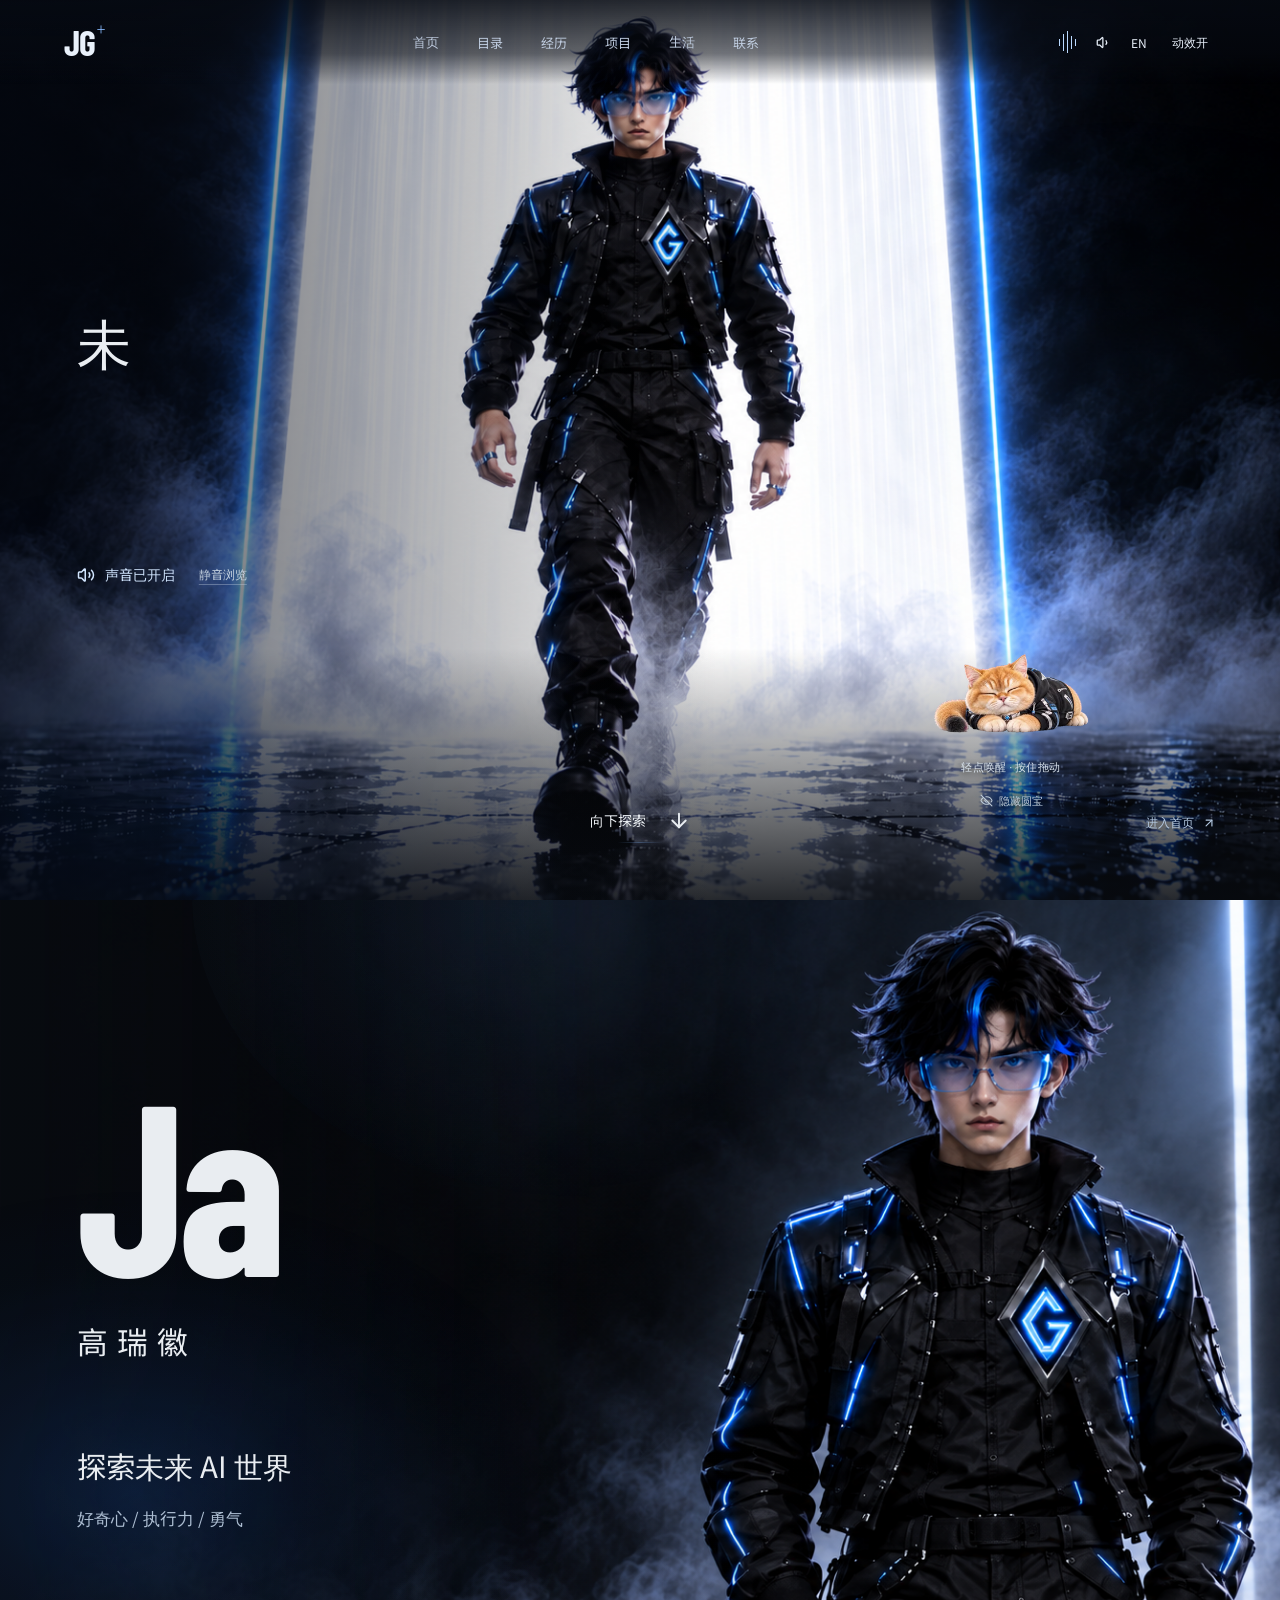
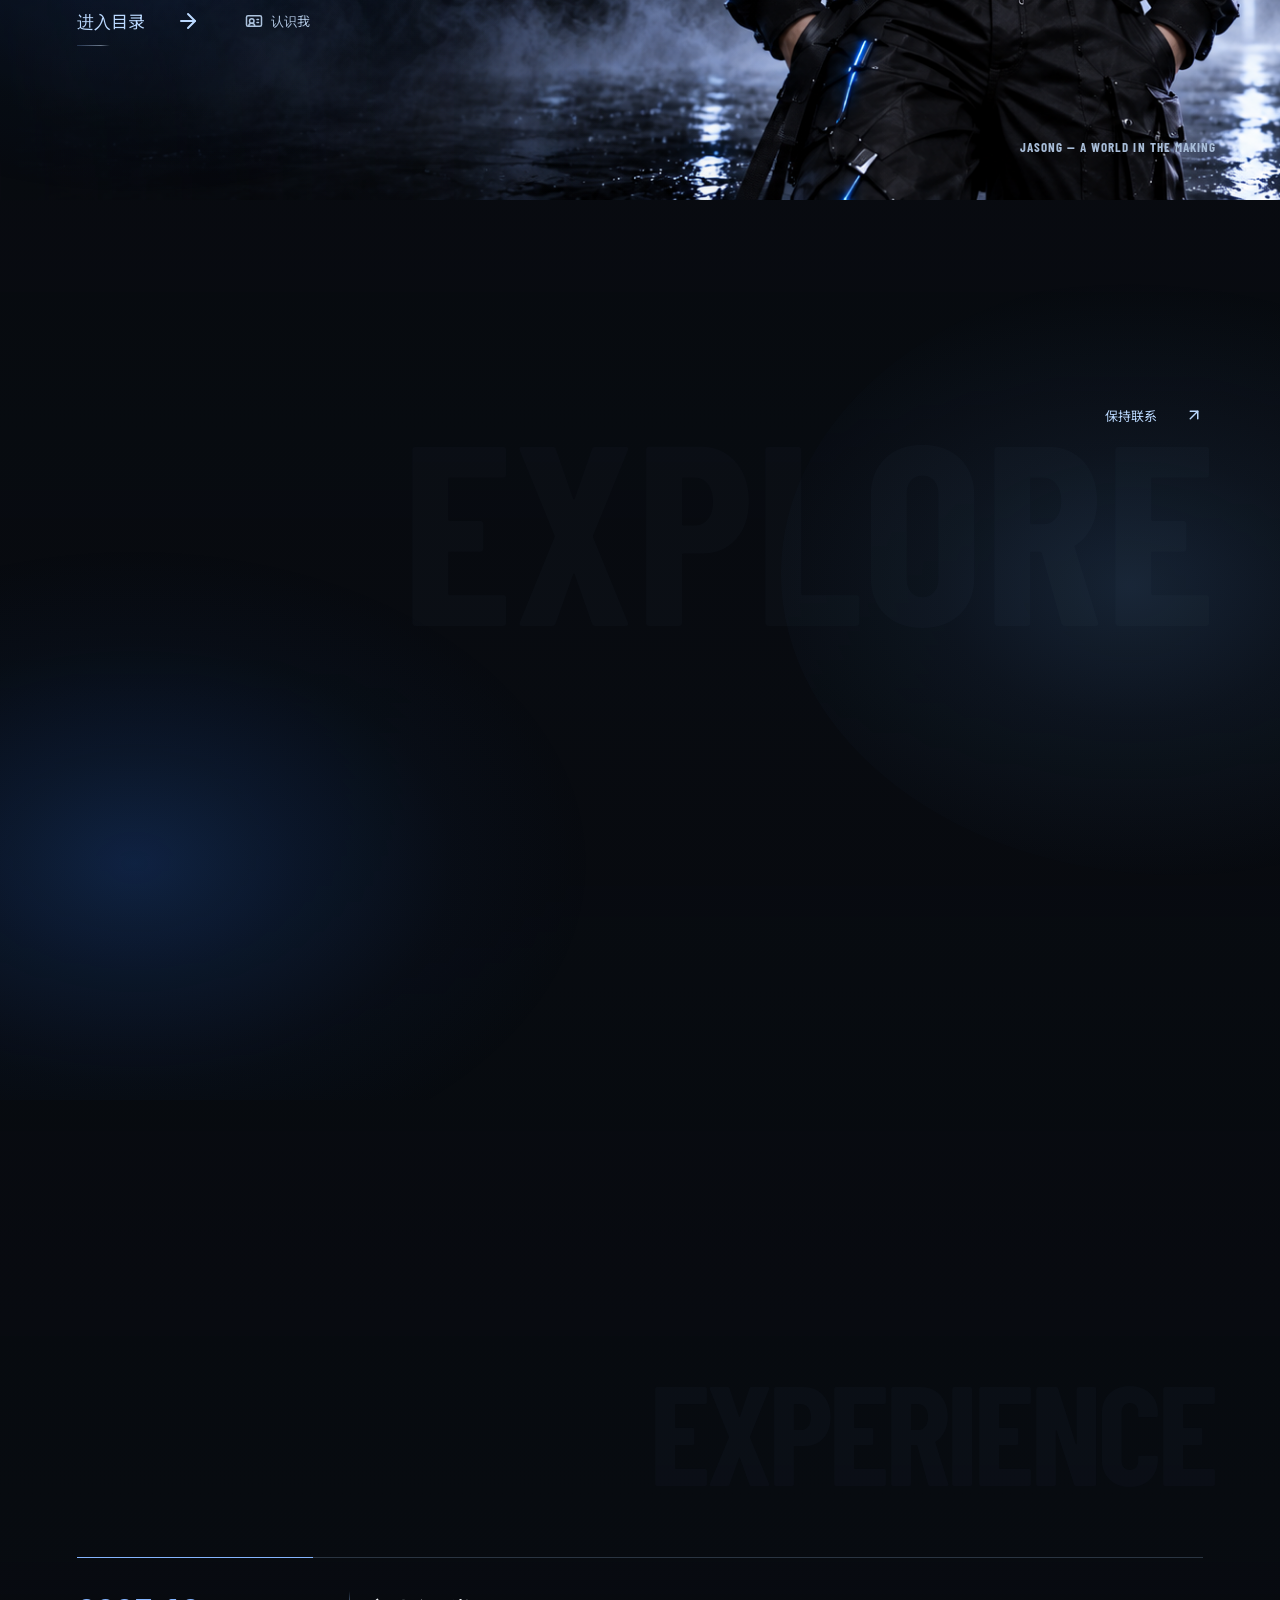
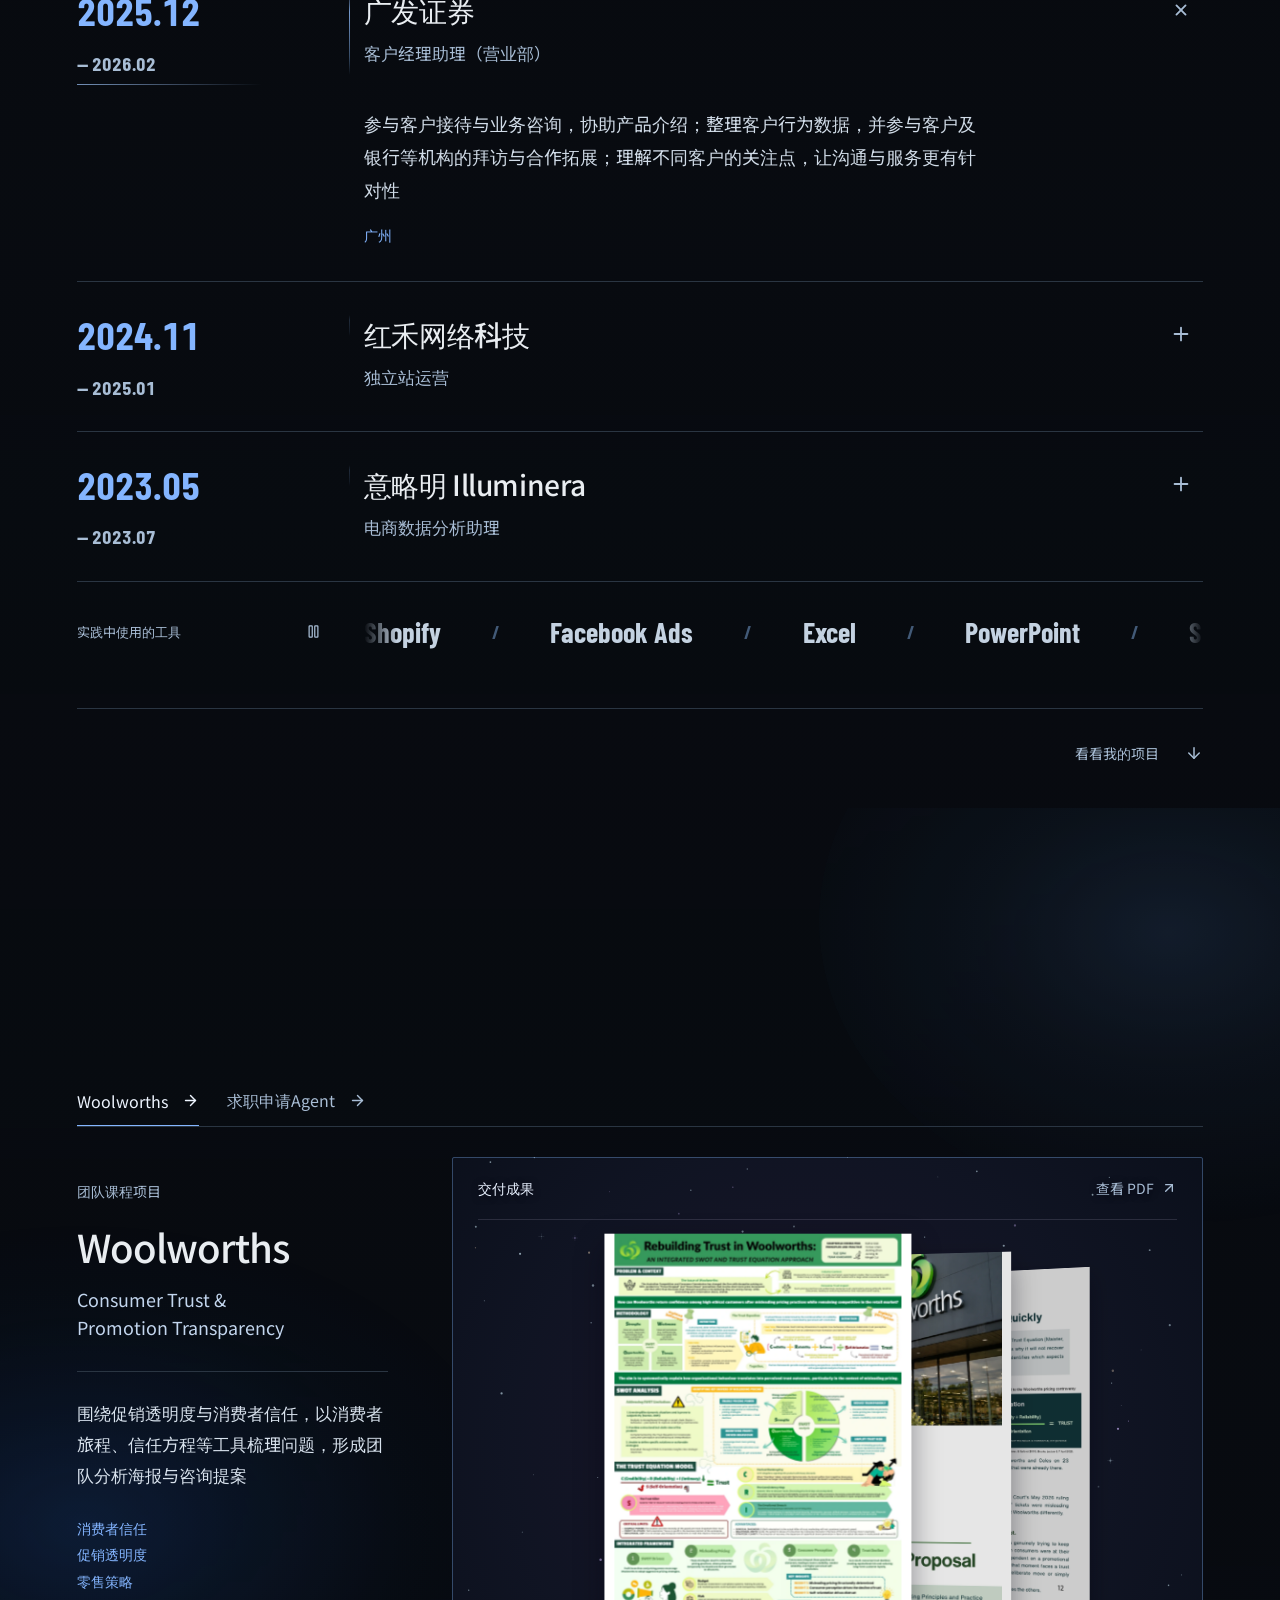
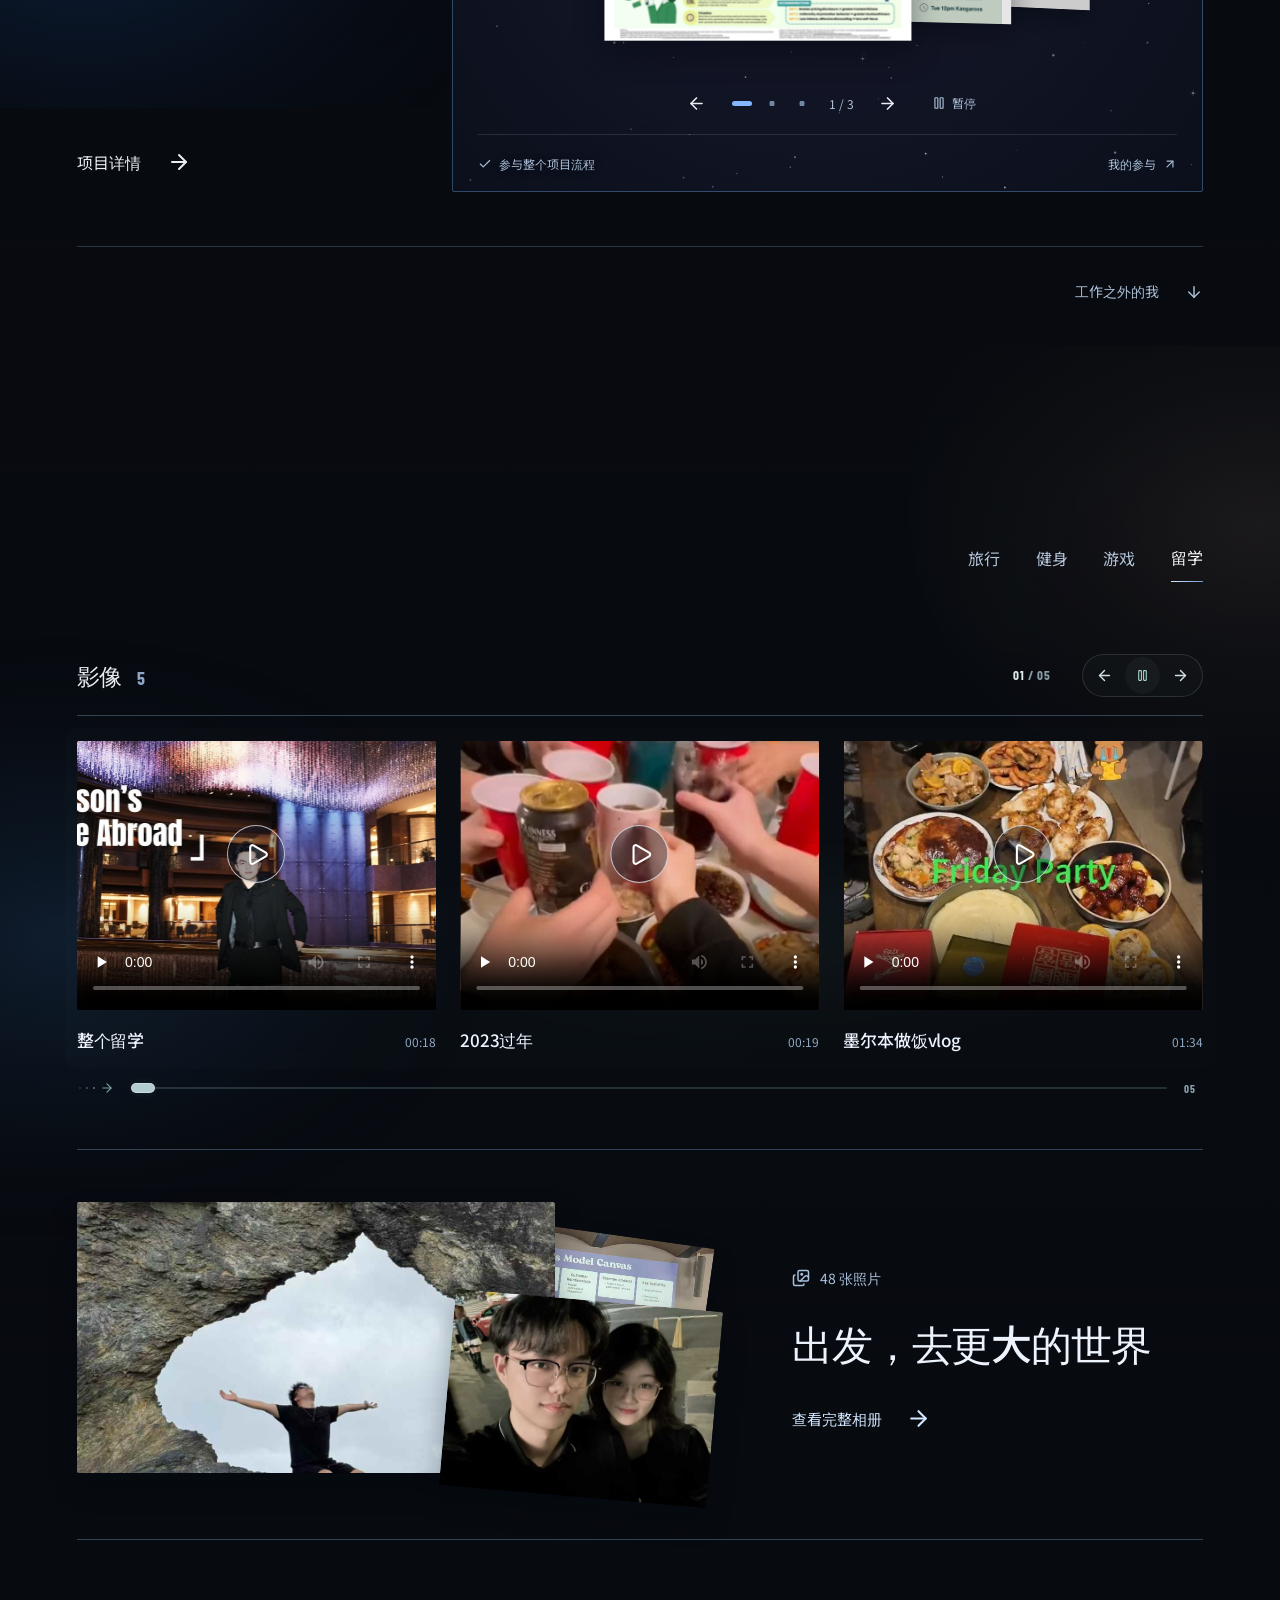
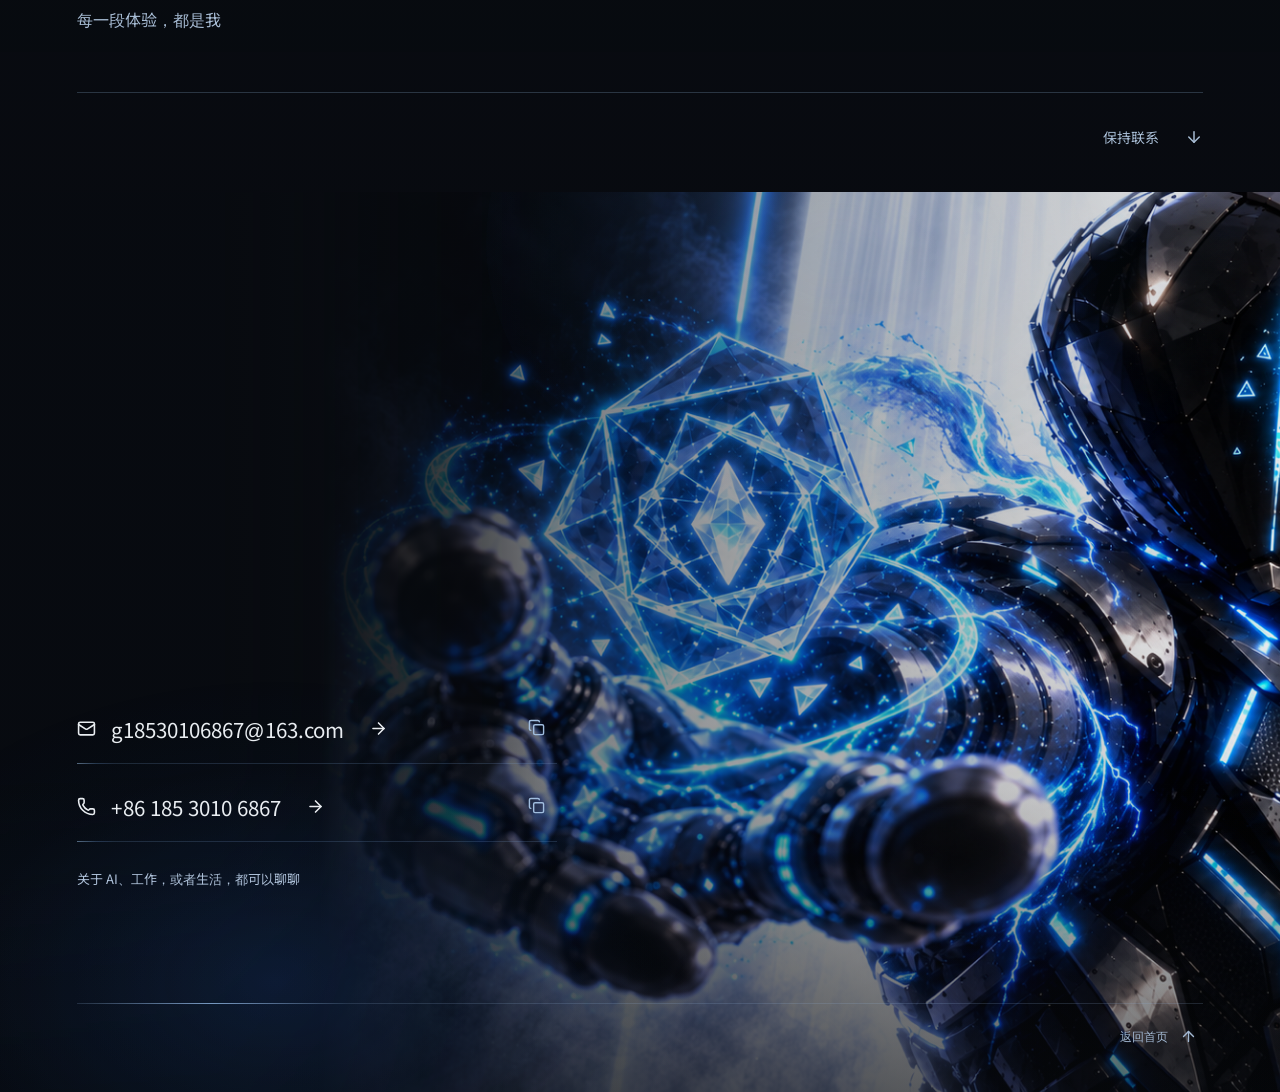
==== commit f40e6913: "Improve Yuanbao interaction responsiveness and loading fallback" ====
--- a/studio-preview.html
+++ b/studio-preview.html
@@ -7,13 +7,13 @@
   <meta name="description" content="高瑞徽 JasonG 的个人世界。好奇心、执行力、勇气；关于 AI、真实实践与生活。" />
   <title>JasonG · 探索未来 AI 世界</title>
   <link rel="icon" type="image/svg+xml" href="assets/jasong-next/favicon.svg" />
-  <link rel="stylesheet" href="assets/jasong-app/app.css?v=e88e7b0008e63746" />
+  <link rel="stylesheet" href="assets/jasong-app/app.css?v=224ad6211324cbd8" />
   <link rel="preload" as="image" href="assets/jasong-next/intro.png" />
   <style>body{margin:0;background:#080b10;color:#e9edf1}.initial-brand{height:100vh;display:grid;place-content:center;font:600 45px sans-serif;letter-spacing:-.03em}.no-script{padding:10vh 8vw;font:18px/1.8 sans-serif}.no-script a{color:#adcfff}</style>
 </head>
 <body>
   <div id="jasong-root"><div class="initial-brand" aria-label="正在打开 JasonG 的世界">JasonG</div></div>
   <noscript><div class="no-script"><h1>高瑞徽 / JasonG</h1><p>请启用 JavaScript 体验完整网站。<br/>Enable JavaScript to explore this site.</p><a href="mailto:g18530106867@163.com">g18530106867@163.com</a></div></noscript>
-  <script type="module" src="assets/jasong-app/app.js?v=e88e7b0008e63746"></script>
+  <script type="module" src="assets/jasong-app/app.js?v=224ad6211324cbd8"></script>
 </body>
 </html>
--- a/assets/jasong-app/app.css
+++ b/assets/jasong-app/app.css
@@ -1,2 +1,2 @@
-.jg-draft-notice{z-index:130;color:#dce8f0;background:#101b25;border:1px solid #668291;border-radius:10px;align-items:center;gap:18px;max-width:calc(100vw - 32px);padding:11px 16px;font:13px/1.5 system-ui,sans-serif;display:flex;position:fixed;bottom:14px;left:50%;transform:translate(-50%);box-shadow:0 5px 24px #0005}.jg-draft-notice span{white-space:nowrap}.jg-draft-notice a{color:#c0e0ff;text-underline-offset:3px;white-space:nowrap;text-decoration:underline}.jg-draft-notice a:focus-visible{outline-offset:4px;outline:2px solid #fff}@media (width<=420px){.jg-draft-notice{gap:12px;padding:9px 12px;font-size:11px}}.jg-content-notes{z-index:2;overflow-wrap:anywhere;max-width:75ch;margin:32px 0;position:relative}.jg-content-notes article+article{margin-top:28px}.jg-content-notes h3{font:inherit;margin:0 0 10px;font-size:1.15em;font-weight:500;line-height:1.5}.jg-content-notes p{white-space:pre-wrap;color:inherit;margin:0;line-height:1.9}.jg-content-empty{color:var(--content-muted,#adc4de);font:inherit;overflow-wrap:anywhere;padding-block:30px;line-height:1.8}.jg-motion-sr-only{clip-path:inset(50%);white-space:nowrap;border:0;width:1px;height:1px;margin:-1px;padding:0;position:absolute;overflow:hidden}.jg-text-type{display:inline-grid;position:relative}.jg-text-type__measure,.jg-text-type__visible{grid-area:1/1}.jg-text-type__measure{visibility:hidden}.jg-text-type__measure *{visibility:hidden!important}.jg-title-write{vertical-align:baseline;max-width:100%}.jg-title-write>.jg-text-type__visible{position:absolute;inset:0}.jg-title-write>.jg-text-type__measure{grid-area:1/1}html .home-name>span.jg-title-write{display:inline-grid}.directory-heading #directory-title .jg-title-write,.directory-heading #directory-title .jg-title-write span{color:inherit}.directory-heading #directory-title .jg-title-write .title-second-line{color:#a5b6cb}.directory-values{color:#adbed2;margin:20px 0 0;font-size:clamp(12px,1.2vw,15px);line-height:1.8}.jg-title-write{text-align:start;direction:ltr}.jg-title-write>.jg-text-type__visible{text-wrap:wrap}@media (width<=600px){.directory-values{max-width:230px;margin-top:15px}}.jg-text-type__cursor{color:#82b7ff;margin-inline-start:.06em}.jg-text-type[data-typing=true] .jg-text-type__cursor{animation:.65s step-end infinite jg-type-blink}@keyframes jg-type-blink{0%,48%{opacity:1}49%,to{opacity:0}}.jg-masked-g{display:inline-grid;position:relative}.jg-masked-g__base,.jg-masked-g__texture{grid-area:1/1}.jg-masked-g__base{color:#a6bde6}.jg-masked-g__texture{-webkit-text-fill-color:transparent;color:#0000;pointer-events:none;background-image:linear-gradient(117deg,#0000 32%,#bad9ff 36%,#78b0fa 38%,#0000 42%),radial-gradient(at 71% 22%,#8dc6ff 0%,#2961b8 31%,#172c58 56%,#6ea4e7 79%,#b5d9ff 100%);background-position:12% 65%;background-size:240% 180%;-webkit-background-clip:text;background-clip:text}@supports not ((-webkit-background-clip:text) or (background-clip:text)){.jg-masked-g__texture{display:none}}.jg-ambient{pointer-events:none;-webkit-user-select:none;user-select:none;z-index:0;contain:layout paint;position:absolute;inset:0;overflow:hidden}.jg-ambient canvas{pointer-events:none;width:100%;height:100%;display:block}.jg-ambient--cursor{mix-blend-mode:screen}.jg-ambient--liquid{background:radial-gradient(at 7% 65%,#153a8026,#0000 42%),radial-gradient(at 98% 26%,#2155a01f,#0000 39%);-webkit-mask-image:radial-gradient(#0000 16%,#00000024 43%,#000 76%);mask-image:radial-gradient(#0000 16%,#00000024 43%,#000 76%)}.jg-ambient--liquid canvas{opacity:.52}.jg-scene-atmosphere{--jg-scene-strength:.82;--jg-cloud-x:-24%;--jg-cloud-y:27%;--jg-far-x:61%;--jg-far-y:-18%;--jg-cloud-color:41 111 225;--jg-far-color:96 156 230;--jg-cloud-delay:-3s;z-index:2;pointer-events:none;-webkit-user-select:none;user-select:none;opacity:var(--jg-scene-strength);position:absolute;inset:0;overflow:clip}.jg-scene-atmosphere__field{isolation:isolate;width:100%;height:100svh;max-height:1100px;position:sticky;top:0;overflow:clip}.jg-scene-atmosphere__cloud{background:radial-gradient(ellipse at 48% 51%, rgb(var(--jg-cloud-color) / 24%) 0%, rgb(var(--jg-cloud-color) / 12%) 24%, rgb(var(--jg-cloud-color) / 3%) 47%, transparent 68%);width:min(76vw,920px);height:min(72svh,720px);animation:16s ease-in-out infinite alternate jg-cloud-near;animation-delay:var(--jg-cloud-delay);transform-origin:40% 60%;border-radius:50%;animation-play-state:paused;display:block;position:absolute}.jg-scene-atmosphere__cloud--near{left:var(--jg-cloud-x);top:var(--jg-cloud-y)}.jg-scene-atmosphere__cloud--far{left:var(--jg-far-x);top:var(--jg-far-y);background:radial-gradient(ellipse at 44% 52%, rgb(var(--jg-far-color) / 17%) 0%, rgb(var(--jg-far-color) / 7%) 30%, transparent 69%);width:min(62vw,800px);height:min(67svh,620px);animation-name:jg-cloud-far;animation-duration:22s}.jg-scene-atmosphere[data-running=true] .jg-scene-atmosphere__cloud{will-change:transform, opacity;animation-play-state:running}.jg-scene-atmosphere[data-motion-enabled=false] .jg-scene-atmosphere__cloud{animation:none}.jg-scene-atmosphere .jg-ambient--liquid{background:0 0;-webkit-mask-image:radial-gradient(at 48% 48%,#0000002e 10%,#00000070 38%,#000 73%);mask-image:radial-gradient(at 48% 48%,#0000002e 10%,#00000070 38%,#000 73%)}.jg-scene-atmosphere .jg-ambient--liquid canvas{opacity:.72}.jg-scene-atmosphere .jg-ambient--cursor{z-index:1}.jg-scene-atmosphere[data-atmosphere-chapter=intro]{--jg-scene-strength:.28;--jg-cloud-y:48%;--jg-far-y:9%}.jg-scene-atmosphere[data-atmosphere-chapter=home]{--jg-scene-strength:.82;--jg-cloud-y:29%;--jg-far-x:15%;--jg-far-y:-34%}.jg-scene-atmosphere[data-atmosphere-chapter=home] .jg-scene-atmosphere__field{-webkit-mask-image:linear-gradient(90deg,#000 0 36%,#000000b3 48%,#0000 69%);mask-image:linear-gradient(90deg,#000 0 36%,#000000b3 48%,#0000 69%)}.jg-scene-atmosphere[data-atmosphere-chapter=directory]{--jg-scene-strength:1;--jg-cloud-y:37%;--jg-far-y:8%;--jg-cloud-delay:-7s}.jg-scene-atmosphere[data-atmosphere-chapter=experience]{--jg-cloud-x:-33%;--jg-cloud-y:6%;--jg-far-x:69%;--jg-far-y:38%;--jg-cloud-delay:-11s}.jg-scene-atmosphere[data-atmosphere-chapter=projects]{--jg-scene-strength:.76;--jg-cloud-x:-28%;--jg-cloud-y:43%;--jg-far-x:64%;--jg-far-y:-21%;--jg-cloud-delay:-5s}.jg-scene-atmosphere[data-atmosphere-chapter=life]{--jg-scene-strength:.74;--jg-cloud-color:55 117 186;--jg-far-color:169 135 111;--jg-cloud-x:-30%;--jg-cloud-y:29%;--jg-far-x:71%;--jg-far-y:-15%;--jg-cloud-delay:-9s}.jg-scene-atmosphere[data-atmosphere-chapter=contact]{--jg-scene-strength:.72;--jg-cloud-x:-13%;--jg-cloud-y:51%;--jg-far-x:38%;--jg-far-y:-28%;--jg-cloud-delay:-13s}.chapter:has(>.jg-scene-atmosphere)>:is(.content-section-inner,.contact-content,.contact-footer,.home-signature){z-index:3}.chapter:has(>.jg-scene-atmosphere)>.destination-indicators{z-index:3;position:relative}@keyframes jg-cloud-near{0%{opacity:.66;transform:translate(-3vw,5svh)rotate(-9deg)scale(.9,1.04)}to{opacity:1;transform:translate(11vw,-7svh)rotate(13deg)scale(1.12,.94)}}@keyframes jg-cloud-far{0%{opacity:.7;transform:translate(3vw,-5svh)rotate(12deg)scale(1.08,.9)}to{opacity:1;transform:translate(-12vw,9svh)rotate(-17deg)scale(.9,1.12)}}.jg-border-glow{--jg-edge:.6;--jg-edge-angle:120deg;isolation:isolate;position:relative}.jg-border-glow:after{content:"";border-radius:inherit;background:conic-gradient(from var(--jg-edge-angle), #a4ccff 0deg, #5095fc73 34deg, transparent 80deg, transparent 280deg, #5095fc73 326deg, #a4ccff 360deg);-webkit-mask-composite:xor;opacity:0;pointer-events:none;z-index:2;padding:1px;transition:opacity .18s ease-out;position:absolute;inset:-1px;-webkit-mask-image:linear-gradient(#fff 0 0),linear-gradient(#fff 0 0);mask-image:linear-gradient(#fff 0 0),linear-gradient(#fff 0 0);-webkit-mask-position:0 0,0 0;mask-position:0 0,0 0;-webkit-mask-size:auto,auto;mask-size:auto,auto;-webkit-mask-repeat:repeat,repeat;mask-repeat:repeat,repeat;-webkit-mask-clip:content-box,border-box;mask-clip:content-box,border-box;-webkit-mask-origin:content-box,border-box;mask-origin:content-box,border-box;-webkit-mask-composite:xor;mask-composite:exclude;-webkit-mask-source-type:auto,auto;mask-mode:match-source,match-source}.jg-border-glow:hover:after{opacity:var(--jg-edge)}.jg-border-glow:focus-within:after{opacity:1}[data-motion=off] .jg-border-glow:after{transition:none}[data-motion=off] .jg-border-glow:hover:after{opacity:.55}[data-motion=off] .jg-text-type__cursor{animation:none}@media (width<=767px),(pointer:coarse){.jg-ambient--cursor{display:none}.jg-ambient--liquid{opacity:.6}.jg-scene-atmosphere__cloud{background:radial-gradient(ellipse at 47% 50%, rgb(var(--jg-cloud-color) / 30%), rgb(var(--jg-cloud-color) / 12%) 30%, transparent 67%);width:110vw;height:63svh;animation-duration:12s}.jg-scene-atmosphere__cloud--far{background:radial-gradient(ellipse at 43% 54%, rgb(var(--jg-far-color) / 23%), rgb(var(--jg-far-color) / 9%) 28%, transparent 68%);width:95vw;height:58svh;animation-duration:15s}.jg-scene-atmosphere[data-atmosphere-chapter=home] .jg-scene-atmosphere__field{-webkit-mask-image:linear-gradient(#000 0 37%,#0000 58% 85%,#000000a6 100%);mask-image:linear-gradient(#000 0 37%,#0000 58% 85%,#000000a6 100%)}}.lp-static{width:280px;max-width:calc(100% - 22px);position:absolute;top:50%;left:50%;transform:translate(-50%,-45%)}.lp-static-card{z-index:1;color:#0c1825;background:#d4dfe8;border-radius:14px;padding:16px;position:relative;overflow:hidden;box-shadow:0 24px 44px #00000059}.lp-static-strap{color:#a8c9f7;writing-mode:vertical-rl;letter-spacing:.14em;text-indent:20px;text-align:right;background:#1b2a3b;width:36px;height:220px;padding-top:42px;font-size:12px;font-weight:600;position:absolute;bottom:calc(100% - 4px);left:calc(50% - 18px);overflow:hidden}.lp-static-clip{z-index:3;background:#1c2937;border:5px solid #82909e;border-radius:5px;width:44px;height:36px;position:absolute;top:-20px;left:calc(50% - 22px)}.lp-card-brand{justify-content:space-between;align-items:center;margin-bottom:13px;display:flex}.lp-card-brand b{font-family:Barlow,sans-serif;font-size:25px;line-height:1}.lp-card-brand span{font-size:9px}.lp-card-portrait,.lp-portrait-fallback{object-fit:cover;object-position:center 20%;width:100%;height:218px;display:block}.lp-portrait-fallback{color:#b1d1ff;background:#263548;place-items:center;font-size:88px;display:grid}.lp-card-name{gap:4px;margin-top:17px;display:grid}.lp-card-name span{font-size:24px;font-weight:600;line-height:1.3}.lp-card-name strong{font-family:Barlow,sans-serif;font-size:34px;font-weight:700;line-height:1.1}.lp-card-id{color:#36516d;letter-spacing:.1em;margin-top:13px;font-size:10px;display:block}.lp-card-values{border-top:1px solid #9bacbc;margin:16px 0 1px;padding-top:12px;font-size:11px;line-height:1.5}.jg-particles{pointer-events:none;-webkit-user-select:none;user-select:none;contain:strict;z-index:1;position:absolute;inset:0;overflow:hidden;-webkit-mask-image:linear-gradient(#0000,#000 12% 86%,#0000);mask-image:linear-gradient(#0000,#000 12% 86%,#0000)}.jg-particles canvas{pointer-events:none;width:100%;height:100%;display:block;position:absolute;inset:0}.jg-particles__still{opacity:.8}.jg-particles[data-rendering=webgl] .jg-particles__still{opacity:0}.jg-particles__live{opacity:.9}.home-lanyard{z-index:55;pointer-events:none;isolation:isolate;clip-path:inset(var(--hl-nav-height) 0 0 0);position:fixed;inset:0;overflow:clip}.home-lanyard[hidden]{display:none}.home-lanyard canvas{pointer-events:none;width:100%;height:100%;display:block}.hl-pull-target{cursor:grab;pointer-events:auto;touch-action:none;-webkit-user-select:none;user-select:none;transform-origin:0 0;background:0 0;border:0;border-radius:10px;min-height:0;padding:0;position:absolute;top:0;left:0}.home-lanyard[data-dragging=true] .hl-pull-target{cursor:grabbing}.hl-pull-target:focus-visible{outline-offset:-3px;outline:2px solid #b3d5ff}.hl-hint{left:var(--hl-hint-x);top:var(--hl-hint-y);pointer-events:auto;color:#bdccdc;text-shadow:0 2px 8px #000;background:0 0;align-items:center;gap:6px;width:max-content;min-height:42px;padding:0 4px;font-size:11px;display:flex;position:absolute}.hl-hint:hover{color:#f0f4f8}.hl-actions{pointer-events:none;justify-content:space-between;align-items:center;gap:18px;width:200px;display:flex;position:absolute;top:0;left:0}.hl-actions[hidden]{display:none}.hl-actions button{pointer-events:auto;color:#d5e5f7;white-space:nowrap;text-shadow:0 2px 10px #03070c;background:0 0;border-bottom:1px solid #9db5d470;align-items:center;gap:6px;min-height:44px;padding:4px 3px;font-size:12px;display:flex}.hl-actions button:hover{color:#fff;border-color:#b3d5ff}.hl-hint:focus-visible,.hl-actions button:focus-visible{outline-offset:4px;outline:2px solid #b3d5ff}.hl-fallback{width:var(--hl-card-width);height:var(--hl-card-height);transform:translate3d(var(--hl-fallback-x),var(--hl-fallback-y),0);pointer-events:none;position:absolute;top:0;left:0}.home-lanyard .lp-static{width:100%;max-width:none;height:100%;position:relative;top:auto;left:auto;transform:none}.home-lanyard .lp-static-card{border-radius:10px;height:100%;padding:10px;overflow:hidden;box-shadow:8px 18px 28px #0009}.home-lanyard .lp-static-strap{text-indent:8px;width:15px;height:700px;padding:0;font-size:7px;left:calc(50% - 7.5px)}.home-lanyard .lp-static-clip{border-width:3px;border-radius:3px;width:25px;height:21px;top:-12px;left:calc(50% - 12.5px)}.home-lanyard .lp-card-brand{margin-bottom:8px}.home-lanyard .lp-card-brand b{font-size:18px}.home-lanyard .lp-card-brand span{font-size:6px}.home-lanyard .lp-card-portrait,.home-lanyard .lp-portrait-fallback{height:calc(var(--hl-card-height)*.48)}.home-lanyard .lp-card-name{gap:2px;margin-top:8px}.home-lanyard .lp-card-name span{font-size:15px;line-height:1.15}.home-lanyard .lp-card-name strong{font-size:22px;line-height:1.05}.home-lanyard .lp-card-id{margin-top:5px;font-size:6.5px}.home-lanyard .lp-card-values{margin-top:7px;padding-top:6px;font-size:7px}@media (width<=600px){.hl-hint{gap:3px;font-size:10px}.home-lanyard .lp-card-brand{margin-bottom:5px}.home-lanyard .lp-card-brand b{font-size:16px}.home-lanyard .lp-card-name{margin-top:6px}.home-lanyard .lp-card-name strong{font-size:20px}}@media (width<=360px){.hl-hint{gap:2px;font-size:9px}}.site-nav .pill-nav{isolation:isolate;position:relative}.site-nav .nav-current-pill{z-index:-1;width:var(--nav-pill-width,0px);transform:translateX(var(--nav-pill-x,0px));opacity:0;pointer-events:none;background:linear-gradient(140deg,#6c9dda25,#192c461c);border:1px solid #83b6ff42;border-radius:24px;transition:transform .46s cubic-bezier(.16,1,.3,1),width .4s cubic-bezier(.16,1,.3,1),opacity .18s;position:absolute;top:1px;bottom:1px;left:0;overflow:hidden}.site-nav .nav-current-pill[data-ready=true]{opacity:1}.site-nav .nav-current-pill:after{content:"";opacity:.8;background:linear-gradient(90deg,#0000,#b9d9ff,#0000);height:1px;position:absolute;top:0;left:14%;right:14%}.site-nav .pill-nav a{transition:color .18s}.site-nav .pill-nav a:before{opacity:0;background:#8dbafb15;border-radius:24px;height:auto;transition:opacity .18s;inset:0;transform:none}.site-nav .pill-nav a:hover:before,.site-nav .pill-nav a:focus-visible:before{opacity:1;transform:none}.site-nav .pill-nav a:hover,.site-nav .pill-nav a:focus-visible{color:#f0f6ff}.site-nav .pill-nav a[aria-current]:after{display:none}.site-nav .pill-nav a>span{transition:transform .26s cubic-bezier(.16,1,.3,1);display:block}.site-nav[data-nav-motion=running] .pill-nav a:hover>span{transform:translateY(-1px)}.site-nav .nav-actions>button,.site-nav .volume-popover summary{border-radius:8px;transition:color .16s,background-color .16s;position:relative}.site-nav .nav-actions>button:hover,.site-nav .nav-actions>button:focus-visible,.site-nav .volume-popover summary:hover{color:#d2e6ff;background:#79a8e213}.site-nav .site-brand .brand-spark{transform-origin:50%;transition:transform .4s cubic-bezier(.16,1,.3,1),color .2s}.site-nav[data-nav-motion=running] .site-brand:is(:hover,:focus-visible) .brand-spark{color:#e0efff;transform:rotate(90deg)}.site-nav[data-nav-motion=paused] .nav-current-pill{transition:none}.site-nav[data-nav-motion=paused] .sound-wave i{animation-play-state:paused}.intro-sound-entry{letter-spacing:normal;max-width:100%;margin-top:28px;font-size:14px;line-height:1.55}.intro-sound-actions{flex-wrap:wrap;align-items:center;gap:4px 24px;display:flex}.intro-sound-start,.intro-sound-ready{text-align:left;min-height:46px;color:var(--text);align-items:center;gap:10px;display:inline-flex}.intro-sound-start{border-bottom:1px solid #a8cbed70;padding:8px 0;transition:color .18s,border-color .18s;position:relative}.intro-sound-start>svg{flex-shrink:0}.intro-sound-start>svg:last-child{color:var(--content-blue,var(--blue));transition:transform .22s var(--ease)}.intro-sound-start:is(:hover,:focus-visible){color:#fff;border-color:#d2e6ff}.intro-sound-start:is(:hover,:focus-visible)>svg:last-child{transform:translate(2px,-2px)}.intro-sound-start:disabled{cursor:wait;color:var(--muted)}.intro-sound-ready{color:#d2e6ff}.intro-sound-quiet{color:#c3d0de;text-underline-offset:5px;min-height:44px;padding:8px 0;font-size:12px;-webkit-text-decoration:underline #c3d0de60;text-decoration:underline #c3d0de60;transition:color .18s}.intro-sound-quiet:is(:hover,:focus-visible){color:#fff}.intro-sound-feedback{color:#d7e3ef;max-width:35ch;min-height:20px;margin-top:6px;font-size:12px;display:block}@media (width<=600px){.intro-sound-entry{margin-top:22px;font-size:13px}.intro-sound-actions{flex-direction:column;align-items:flex-start;gap:0}.intro-sound-start{gap:8px;max-width:100%}}.intro-section .intro-film-track{z-index:3;pointer-events:none;background:#9eb8da21;height:1px;position:absolute;bottom:3.6%;left:6%;right:6%}.intro-section .intro-film-track>span{transform-origin:0;background:linear-gradient(90deg,#446996,#b7d7ff);width:100%;height:1px;transition:transform .25s linear;display:block}.intro-section .intro-next{isolation:isolate}.intro-section .intro-next:before{content:"";opacity:.55;background:linear-gradient(90deg,#0000,#83baff82,#0000);height:1px;transition:transform .3s cubic-bezier(.16,1,.3,1),opacity .25s;position:absolute;bottom:3px;left:14px;right:14px;transform:scaleX(.45)}.intro-section .intro-next:is(:hover,:focus-visible):before{opacity:1;transform:scaleX(1)}.intro-section .intro-next svg{animation:2.8s cubic-bezier(.45,0,.55,1) infinite hero-descend}.intro-section[data-hero-motion=paused] .intro-next svg{animation-play-state:paused}.intro-section .intro-film-controls button{transition:color .18s;position:relative}.intro-section .intro-film-controls button:after{content:"";transform-origin:0;background:#9ecbff80;height:1px;transition:transform .22s;position:absolute;bottom:5px;left:0;right:0;transform:scaleX(0)}.intro-section .intro-film-controls button:is(:hover,:focus-visible){color:#eef6ff}.intro-section .intro-film-controls button:is(:hover,:focus-visible):after{transform:scaleX(1)}.home-section .home-material-light{z-index:2;pointer-events:none;mix-blend-mode:screen;contain:paint;position:absolute;inset:0 0 0 38%;overflow:hidden;-webkit-mask-image:linear-gradient(90deg,#0000,#000 30% 82%,#0000);mask-image:linear-gradient(90deg,#0000,#000 30% 82%,#0000)}.home-section .home-material-light:before{content:"";opacity:0;background:linear-gradient(114deg,#0000 39%,#9bceff0a 44%,#88baff13 48%,#9acbff07 51%,#0000 58%);animation:13s cubic-bezier(.4,0,.2,1) infinite hero-material-pass;position:absolute;inset:-25% -60%}.home-section[data-hero-motion=paused] .home-material-light:before{animation-play-state:paused}.home-section .home-entry{gap:22px;position:relative}.home-section .home-entry:after{content:"";transform-origin:0;opacity:.48;background:linear-gradient(90deg,#7faef770,#d1e6ff 72%,#0000);height:1px;transition:transform .35s cubic-bezier(.16,1,.3,1),opacity .2s;position:absolute;bottom:2px;left:0;right:0;transform:scaleX(.25)}.home-section .home-entry:is(:hover,:focus-visible):after{opacity:1;transform:scaleX(1)}.home-section .home-entry-direction{place-items:center;width:42px;height:30px;display:grid;position:relative;overflow:hidden}.home-section .home-entry-direction:before{content:"";opacity:0;background:linear-gradient(90deg,#0000,#a7ccff);width:22px;height:1px;transition:transform .35s cubic-bezier(.16,1,.3,1),opacity .22s;position:absolute;right:20px;transform:translate(-15px)}.home-section .home-entry:is(:hover,:focus-visible) .home-entry-direction:before{opacity:.8;transform:translate(0)}.home-section .home-entry:is(:hover,:focus-visible) svg{transform:translate(8px)}.home-section .profile-link{transition:color .18s;position:relative}.home-section .profile-link svg{transition:transform .28s cubic-bezier(.16,1,.3,1)}.home-section .profile-link:is(:hover,:focus-visible){color:#ebf5ff}.home-section[data-hero-motion=running] .profile-link:is(:hover,:focus-visible) svg{transform:rotate(-8deg)}.directory-section .destination-art{isolation:isolate;position:relative;overflow:hidden}.directory-section .destination-art img{transition:transform .55s cubic-bezier(.16,1,.3,1),filter .42s;transform:scale(.98)}.directory-section .destination-shell.selected .destination-art img{filter:brightness(1.08)}.directory-section[data-hero-motion=running] .destination-shell:is(:hover,:focus-within) .destination-art img{transform:scale(1.035)translateY(-3px)}.directory-section .destination-material{pointer-events:none;mix-blend-mode:screen;opacity:0;background:linear-gradient(115deg,#0000 35%,#b3d9ff14 49%,#0000 59%);position:absolute;inset:0;transform:translate(-105%)}.directory-section[data-hero-motion=running] .destination-shell.selected .destination-material{animation:1.2s cubic-bezier(.16,1,.3,1) both destination-material-pass}.directory-section .destination-bottom{position:relative}.directory-section .destination-bottom:before{content:"";transform-origin:0;background:linear-gradient(90deg,#5e99f1,#c1dfff);height:1px;transition:transform .42s cubic-bezier(.16,1,.3,1);position:absolute;top:-1px;left:0;right:0;transform:scaleX(0)}.directory-section .destination-shell.selected .destination-bottom:before{transform:scaleX(1)}.directory-section .destination-bottom svg{transition:transform .35s cubic-bezier(.16,1,.3,1)}.directory-section[data-hero-motion=running] .destination-shell.selected .destination-bottom svg{transform:translate(3px,-3px)}.directory-section .year-sculpture>span,.directory-section .year-sculpture>em{transition:transform .38s cubic-bezier(.16,1,.3,1),color .28s;display:block}.directory-section[data-hero-motion=running] .selected .year-sculpture>span:first-child{transform:translate(6px)}.directory-section[data-hero-motion=running] .selected .year-sculpture>span:nth-child(2){transition-delay:40ms;transform:translate(12px)}.directory-section[data-hero-motion=running] .selected .year-sculpture>em{transition-delay:80ms;transform:translate(18px)}.directory-section .destination-indicators i{transition:width .32s cubic-bezier(.16,1,.3,1),background-color .2s}.directory-section .destination-indicators i.active{width:28px}.directory-section[data-hero-motion=paused] .destination-material{animation-play-state:paused}@keyframes hero-descend{0%,to{opacity:.65;transform:translateY(-3px)}45%{opacity:1;transform:translateY(5px)}}@keyframes hero-material-pass{0%,13%{opacity:0;transform:translate(-30%)}25%{opacity:.65}58%{opacity:0;transform:translate(27%)}to{opacity:0;transform:translate(27%)}}@keyframes destination-material-pass{0%{opacity:0;transform:translate(-100%)}24%{opacity:1}to{opacity:0;transform:translate(100%)}}html[data-motion=off] .home-section .home-art,html[data-motion=off] .home-section .home-name>span:first-child,html[data-motion=off] .home-section .home-links{clip-path:none!important}html[data-motion=off] .home-section .home-material-light,html[data-motion=off] .directory-section .destination-material{display:none}html[data-motion=off] .home-section .home-entry svg,html[data-motion=off] .site-nav .brand-spark,html[data-motion=off] .directory-section .destination-art img{transform:none}html[data-motion=off] .directory-section .destination-0:is(:hover,:focus-within){transform:rotate(-8deg)translateY(12px)}html[data-motion=off] .directory-section .destination-1:is(:hover,:focus-within){transform:rotate(-3deg)}html[data-motion=off] .directory-section .destination-2:is(:hover,:focus-within){transform:rotate(3deg)translateY(-27px)}html[data-motion=off] .directory-section .destination-3:is(:hover,:focus-within){transform:rotate(8deg)translateY(12px)}html[data-motion=off] .directory-section .destination-indicators i.active{width:5px}@media (prefers-reduced-motion:reduce){html:not([data-motion-policy=manual]) .home-material-light,html:not([data-motion-policy=manual]) .destination-material{display:none}html:not([data-motion-policy=manual]) .intro-section .intro-next svg{animation:none}html:not([data-motion-policy=manual]) .site-nav .nav-current-pill{transition:none}}@media (width<=600px){.intro-section .intro-film-track{bottom:4%;left:8%;right:7%}.intro-section .intro-next:before{left:0;right:0}.home-section .home-material-light{inset:34% 0 0}.home-section .home-entry{gap:16px}.home-section .home-entry-direction{width:34px}.directory-section .destination-art img{transform:none}.directory-section .destination-material{opacity:.55}}.experience-section,.projects-section,.life-section{--content-ink:#e9edf1;--content-muted:#a8bdd5;--content-blue:#84b5ff;--content-rule:#2a3542;min-height:100svh;color:var(--content-ink);isolation:isolate;background:#0b1017;padding:clamp(100px,10vw,160px) clamp(22px,6vw,112px) 32px;scroll-margin-top:0;position:relative}.content-section-inner{width:min(100%,1440px);margin-inline:auto;position:relative}.content-section-heading{margin-bottom:clamp(34px,5vw,68px);position:relative}.content-section-heading h2{font-family:var(--font-display,Barlow),Jason,"Microsoft YaHei",sans-serif;letter-spacing:-.035em;text-wrap:balance;margin:0;font-size:clamp(42px,5.65vw,84px);font-weight:600;line-height:1.06}.content-section-heading p{color:var(--content-muted);margin:24px 0 0;font-size:clamp(16px,1.55vw,23px);line-height:1.6}.content-chapter-end{border-top:1px solid var(--content-rule);justify-content:flex-end;margin-top:54px;padding-top:22px;display:flex}.content-chapter-end button,.content-text-link{color:var(--content-ink);font:inherit;cursor:pointer;text-align:left;background:0 0;border:0;align-items:center;gap:26px;padding:12px 0;line-height:1.5;display:inline-flex}.content-chapter-end button{color:var(--content-muted);font-size:14px}.content-chapter-end button:hover,.content-text-link:hover{color:var(--content-blue)}.content-text-link svg{transition:transform .28s cubic-bezier(.16,1,.3,1)}.content-text-link:hover svg{transform:translate(5px)}.content-icon-button{width:44px;height:44px;color:inherit;cursor:pointer;background:0 0;border:1px solid #0000;border-radius:50%;flex:none;justify-content:center;align-items:center;padding:0;display:inline-flex}.content-icon-button:hover{border-color:var(--content-rule,#354454);color:var(--content-blue,#84b5ff);background:#ffffff0b}.experience-section :focus-visible,.projects-section :focus-visible,.life-section :focus-visible,.content-reader-dialog :focus-visible{outline:2px solid var(--content-blue,#84b5ff);outline-offset:5px}.experience-heading{padding-bottom:2px}.experience-display-word{font-family:var(--font-display,Barlow),Jason,"Microsoft YaHei",sans-serif;color:#8baad308;pointer-events:none;z-index:-1;letter-spacing:-.035em;font-size:clamp(70px,11vw,165px);font-weight:700;line-height:1;position:absolute;bottom:-7px;right:-1%}.experience-timeline{border-top:1px solid var(--content-rule)}.experience-entry{border-bottom:1px solid var(--content-rule);position:relative}.experience-entry summary{cursor:pointer;grid-template-columns:minmax(160px,23%) 1fr 44px;align-items:start;gap:28px;padding:34px 0;list-style:none;display:grid}.experience-entry summary::-webkit-details-marker{display:none}.experience-date{color:var(--content-blue);font-family:var(--font-display,Barlow),Jason,"Microsoft YaHei",sans-serif;font-variant-numeric:tabular-nums;font-size:clamp(28px,3vw,43px);font-weight:600;line-height:1}.experience-date small{color:var(--content-muted);margin-top:23px;font-size:clamp(17px,1.5vw,22px);display:block}.experience-company strong{letter-spacing:-.015em;overflow-wrap:anywhere;font-size:clamp(23px,2.2vw,33px);font-weight:500;line-height:1.3;display:block}.experience-company>span{color:var(--content-muted);margin-top:12px;font-size:clamp(15px,1.3vw,19px);line-height:1.5;display:block}.experience-toggle{color:var(--content-muted);justify-content:center;align-items:center;width:44px;height:36px;display:flex}.experience-toggle svg{transition:transform .35s cubic-bezier(.16,1,.3,1)}.experience-entry[open] .experience-toggle svg{transform:rotate(45deg)}.experience-entry[open]:before{content:"";background:var(--content-blue);width:21%;height:1px;position:absolute;top:-1px;left:0}.experience-entry summary:hover .experience-company strong{color:var(--content-blue)}.experience-description{max-width:830px;margin-left:calc(23% + 28px);padding:0 72px 32px 0;font-size:clamp(16px,1.4vw,20px);line-height:1.85}.experience-description p{color:#d1dce8;max-width:62ch;margin:0}.experience-location{color:var(--content-blue);margin-top:17px;font-size:14px;display:block}.practice-tools{grid-template-columns:23% minmax(0,1fr);align-items:center;gap:28px;padding:28px 0 0;display:grid}.practice-tools-label{color:var(--content-muted);justify-content:space-between;align-items:center;gap:8px;display:flex}.practice-tools-label p{margin:0;font-size:13px;line-height:1.5}.practice-tools-viewport{overflow:hidden;-webkit-mask-image:linear-gradient(90deg,#0000,#000 4% 96%,#0000);mask-image:linear-gradient(90deg,#0000,#000 4% 96%,#0000)}.practice-tools-track{width:max-content;animation:32s linear infinite paused content-tools-loop;display:flex}.practice-tools-track ul{gap:clamp(24px,4vw,64px);margin:0;padding:0 clamp(24px,4vw,64px) 0 0;list-style:none;display:flex}.practice-tools-track li{font-family:var(--font-display,Barlow),Jason,"Microsoft YaHei",sans-serif;white-space:nowrap;color:#c4d2e1;align-items:center;gap:clamp(24px,4vw,64px);font-size:clamp(20px,2.2vw,30px);font-weight:500;display:flex}.practice-tools-track li span{color:#425a77;font-size:18px;font-weight:300}.practice-tools[data-running=true] .practice-tools-track{animation-play-state:running}.practice-tools:hover .practice-tools-track,.practice-tools:focus-within .practice-tools-track{animation-play-state:paused}@keyframes content-tools-loop{to{transform:translate(-50%)}}.projects-section{background:#0a0f15}.projects-composition{grid-template-columns:minmax(220px,.83fr) minmax(0,2fr);align-items:stretch;gap:clamp(36px,5vw,80px);display:grid}.projects-index{flex-direction:column;align-items:flex-start;min-width:0;padding:24px 0 6px;display:flex}.project-kind{color:var(--content-muted);margin:0 0 23px;font-size:14px}.projects-index h3{letter-spacing:-.025em;overflow-wrap:anywhere;margin:0 0 19px;font-size:clamp(30px,3vw,44px);font-weight:500;line-height:1.1}.project-subject{color:#c3d6ee;border-bottom:1px solid var(--content-rule);white-space:pre-line;overflow-wrap:anywhere;width:100%;margin:0 0 26px;padding-bottom:29px;font-size:clamp(16px,1.4vw,20px);line-height:1.55}.project-summary{color:#d8e2ed;max-width:42ch;margin:0 0 24px;font-size:clamp(16px,1.34vw,19px);line-height:1.8}.project-topics{color:var(--content-blue);margin:0 0 36px;padding:0;font-size:14px;line-height:1.9;list-style:none}.project-details-link{margin-top:auto}.project-preview{background:#161f2a;min-width:0;padding:0 26px;position:relative;overflow:hidden}.project-preview--galaxy{isolation:isolate;background:#100f1c}.project-preview--galaxy>.project-preview-toolbar,.project-preview--galaxy>.project-depth-carousel,.project-preview--galaxy>.project-preview-footer{z-index:1;position:relative}.project-preview--galaxy>.project-preview-toolbar,.project-preview--galaxy>.project-preview-footer{text-shadow:0 1px 7px #080712;border-color:#b2a9c82d}.project-preview-toolbar{border-bottom:1px solid #344353;justify-content:space-between;align-items:center;gap:18px;min-height:63px;font-size:14px;display:flex}.project-preview-toolbar>span{color:#e8f1ff}.project-preview-toolbar a,.project-preview-footer button{color:var(--content-muted);min-height:44px;font:inherit;cursor:pointer;background:0 0;border:0;align-items:center;gap:7px;padding:0;text-decoration:none;display:inline-flex}.project-preview-toolbar a:hover,.project-preview-footer button:hover{color:var(--content-blue)}.project-depth-carousel{position:relative}.project-depth-stage{perspective:1500px;touch-action:pan-y;height:clamp(340px,35.3vw,505px);position:relative}.project-depth-card{cursor:pointer;width:clamp(190px,24vw,350px);height:90%;transform:translate(-50%,-50%) translateX(calc(var(--depth)*120px)) translateZ(calc(var(--depth)*-170px)) rotateY(calc(var(--depth)*-12deg));transform-origin:50%;filter:brightness(calc(1 - var(--depth)*.1));color:#e9edf1;background:#fff;border:0;border-radius:1px;padding:0;transition:transform .7s cubic-bezier(.16,1,.3,1),filter .7s cubic-bezier(.16,1,.3,1);position:absolute;top:48%;left:40%;box-shadow:0 12px 30px #02060e66}.project-depth-card[data-depth="0"]{cursor:zoom-in}.project-depth-card img{object-fit:contain;pointer-events:none;background:#fff;width:100%;height:100%;display:block}.project-depth-card-caption{text-align:left;opacity:0;background:#101b2af2;justify-content:space-between;align-items:center;gap:8px;padding:12px 14px;font-size:12px;line-height:1.4;transition:opacity .2s;display:flex;position:absolute;inset:auto 0 0}.project-depth-card[data-depth="0"]:hover .project-depth-card-caption,.project-depth-card:focus-visible .project-depth-card-caption{opacity:1}.project-preview-controls{justify-content:center;align-items:center;gap:8px;min-height:62px;display:flex}.project-carousel-dots{display:flex}.project-carousel-dot{cursor:pointer;min-width:30px;min-height:44px;color:inherit;background:0 0;border:0;place-items:center;padding:0;display:grid}.project-carousel-dot span{background:#7187a1;border-radius:8px;width:20px;height:5px;transition:transform .24s,background .24s;display:block;transform:scaleX(.25)}.project-carousel-dot[aria-pressed=true] span{background:var(--content-blue);transform:scaleX(1)}.project-carousel-position{color:#acbfd6;font-variant-numeric:tabular-nums;white-space:nowrap;padding:0 4px;font-size:12px}.project-autoplay-toggle{font:inherit;color:var(--content-muted);cursor:pointer;background:0 0;border:0;align-items:center;gap:6px;min-height:44px;margin-left:9px;padding:0 5px;font-size:12px;display:inline-flex}.project-autoplay-toggle:hover{color:var(--content-blue)}.project-preview-footer{min-height:58px;color:var(--content-muted);border-top:1px solid #344353;justify-content:space-between;align-items:center;gap:18px;font-size:12px;line-height:1.5;display:flex}.project-preview-footer>span{align-items:center;gap:7px;display:flex}.project-preview-footer>span svg{flex:none}.content-reader-dialog{color:#e9edf1;overscroll-behavior:contain;scrollbar-width:thin;scrollbar-color:#526d8b #101720;background:#121a23;border:1px solid #3a4858;border-radius:4px;width:min(1120px,100vw - 48px);max-height:calc(100svh - 60px);margin:auto;padding:0;position:fixed;inset:0}.content-reader-dialog::backdrop{-webkit-backdrop-filter:blur(8px);backdrop-filter:blur(8px);background:#02070cdb}.project-reader-sheet{padding:clamp(24px,4vw,54px)}.project-reader-header{justify-content:space-between;align-items:flex-start;gap:16px;display:flex}.project-reader-header h2{font-family:var(--font-display,Barlow),Jason,"Microsoft YaHei",sans-serif;letter-spacing:-.02em;margin:0 0 12px;font-size:clamp(34px,4.5vw,54px);font-weight:600;line-height:1}.project-reader-header p{color:#adc4de;max-width:40ch;margin:0;font-size:clamp(15px,1.8vw,19px);line-height:1.5}.project-reader-header button{margin-top:-10px;margin-right:-9px}.project-reader-intro{color:#c9d6e4;max-width:75ch;margin:28px 0;font-size:15px;line-height:1.9}.project-reader-tabs{border-bottom:1px solid #3a4858;gap:clamp(15px,4vw,40px);margin-bottom:30px;display:flex}.project-reader-tabs button{font:inherit;color:#a7bfdb;cursor:pointer;text-align:left;background:0 0;border:0;border-bottom:1px solid #0000;margin-bottom:-1px;padding:13px 0;font-size:15px;line-height:1.4}.project-reader-tabs button[aria-selected=true]{color:#eef5ff;border-bottom-color:#84b5ff}.project-reader-panel{color:#d7e1ed;min-height:200px;font-size:16px;line-height:1.9}.project-reader-panel>p{max-width:75ch;margin:0 0 16px}.project-reader-panel>ul{max-width:75ch;margin:0;padding-left:22px}.project-reader-panel>ul>li{margin-bottom:19px;padding-left:8px}.project-reader-documents{grid-template-columns:repeat(3,minmax(0,1fr));align-items:start;gap:22px;margin-bottom:30px;display:grid}.project-reader-documents figure{min-width:0;margin:0}.project-reader-documents img{background:#fff;width:100%;height:auto;display:block}.project-reader-documents a{cursor:zoom-in;display:block}.project-reader-documents figcaption{color:#b5cce7;flex-wrap:wrap;justify-content:space-between;gap:5px;padding:11px 0;font-size:12px;line-height:1.5;display:flex}.project-reader-documents figcaption span{color:#93a6bf}.project-reader-footer{border-top:1px solid #3a4858;margin-top:28px;padding-top:25px}.project-reader-footer>div{flex-wrap:wrap;gap:12px 28px;display:flex}.project-reader-footer a{color:#aed0ff;align-items:center;gap:8px;min-height:44px;font-size:15px;text-decoration:none;display:inline-flex}.project-reader-footer a:hover{text-underline-offset:5px;text-decoration:underline}.project-reader-footer p{color:#99abc0;max-width:75ch;margin:18px 0 0;font-size:13px;line-height:1.8}.life-section{background:#0c121a}.life-heading-layout{justify-content:space-between;align-items:flex-end;gap:26px;margin-bottom:40px;display:flex}.life-heading-layout .content-section-heading{margin-bottom:0}.life-categories{flex:none;gap:clamp(22px,2.7vw,42px);padding-bottom:25px;display:flex}.life-categories button{min-height:48px;color:var(--content-muted);font:inherit;white-space:nowrap;cursor:pointer;background:0 0;border:0;border-bottom:1px solid #0000;align-items:center;padding:7px 0;font-size:16px;display:inline-flex}.life-categories button[aria-selected=true]{color:var(--content-ink);border-bottom-color:var(--content-blue)}.life-categories button:hover{color:var(--content-blue)}.life-accordion-gallery{perspective:1800px;gap:clamp(16px,2.3vw,36px);height:clamp(320px,32vw,470px);display:flex}.life-gallery-panel{isolation:isolate;background:#080c12;flex-grow:1;flex-basis:0;min-width:0;transition:flex-grow .7s cubic-bezier(.16,1,.3,1);position:relative;overflow:hidden}.life-gallery-panel[data-expanded=true]{flex-grow:1.85}.life-gallery-panel>img,.life-gallery-panel>video{object-fit:cover;width:100%;height:100%;display:block;position:absolute;inset:0}.life-gallery-panel>video[controls]{object-fit:contain}.life-gallery-caption{pointer-events:none;background:linear-gradient(#0000,#04080fd9);justify-content:space-between;align-items:end;gap:12px;padding:65px 24px 24px;display:flex;position:absolute;inset:auto 0 0}.life-film-panel .life-gallery-caption{display:block}.life-gallery-caption h3{letter-spacing:-.02em;text-wrap:balance;margin:0;font-size:clamp(18px,2.5vw,32px);font-weight:500;line-height:1.25}.life-gallery-caption p{color:#d9e5f5;margin:13px 0 0;font-size:13px}.life-gallery-caption a{pointer-events:auto;color:#fff;white-space:nowrap;align-items:center;gap:8px;min-height:44px;font-size:13px;text-decoration:none;display:inline-flex}.life-photo-panel .life-gallery-caption{flex-direction:column;align-items:start}.life-photo-panel .life-gallery-caption h3{font-size:clamp(18px,2vw,26px)}.life-film-play{color:#fff;cursor:pointer;background:0 0;border:0;place-items:center;width:100%;height:100%;padding:0;display:grid;position:absolute;inset:0}.life-film-play>span{background:#0a152250;border:1px solid #ebf2ffcc;border-radius:50%;place-items:center;width:72px;height:72px;transition:background .25s,transform .3s cubic-bezier(.16,1,.3,1);display:grid}.life-film-play:hover>span{background:#172b40bd;transform:scale(1.08)}.life-film-play svg{fill:#ffffff28;margin-left:4px}.life-photo-expand{cursor:pointer;background:0 0;border:0;width:100%;height:100%;padding:0;position:absolute;inset:0}.life-photo-expand:focus-visible,.life-film-play:focus-visible{outline-offset:-6px}.life-return-cover{color:#dceafa;min-height:36px;font:inherit;cursor:pointer;background:#0b131dde;border:1px solid #8194ab6b;align-items:center;gap:6px;padding:6px 10px;font-size:12px;display:inline-flex;position:absolute;top:12px;right:14px}.life-media-error{color:#edf5ff;text-align:center;background:#0a111de0;flex-direction:column;justify-content:center;align-items:center;gap:16px;padding:30px;display:flex;position:absolute;inset:0}.life-media-error p{margin:0;font-size:16px;line-height:1.7}.life-media-error a{color:#b8d7ff;text-underline-offset:5px;align-items:center;gap:10px;min-height:44px;display:inline-flex}.life-panel-selector{justify-content:flex-end;gap:22px;margin-top:14px;display:flex}.life-panel-selector button{color:#a9bbd0;min-height:40px;font:inherit;cursor:pointer;background:0 0;border:0;align-items:center;gap:8px;padding:0;font-size:12px;display:inline-flex}.life-panel-selector button:before{content:"";background:#627990;border-radius:50%;width:4px;height:4px}.life-panel-selector button[aria-pressed=true]{color:#e8f2ff}.life-panel-selector button[aria-pressed=true]:before{background:#84b5ff}.life-empty-panel{border-top:1px solid var(--content-rule);border-bottom:1px solid var(--content-rule);min-height:360px;padding:80px 0 60px;position:relative;overflow:hidden}.life-empty-panel[hidden]{display:none}.life-empty-panel h3{letter-spacing:-.02em;margin:0 0 20px;font-size:clamp(28px,3vw,44px);font-weight:500;position:relative}.life-empty-panel>p{color:#a9bdd5;max-width:50ch;margin:0 0 26px;font-size:16px;line-height:1.8;position:relative}.life-empty-word{font-family:var(--font-display,Barlow),Jason,"Microsoft YaHei",sans-serif;color:#a1bfed08;letter-spacing:-.02em;pointer-events:none;font-size:clamp(92px,19vw,270px);font-weight:700;line-height:1;position:absolute;bottom:-25px;right:0}.life-footline{justify-content:space-between;align-items:center;gap:20px;min-height:125px;display:flex;position:relative}.life-footline>p{color:var(--content-muted);margin:25px 0;font-size:16px;line-height:1.7}.life-companion-slot{min-width:150px;min-height:120px;position:relative}.life-companion-slot .yuanbao{margin-left:auto;position:relative;inset:auto}.life-companion-slot .yuanbao-name{right:0}.life-section .content-chapter-end{margin-top:12px}[data-content-motion=false] .practice-tools-track{animation:none;transform:none}[data-content-motion=false] .practice-tools-viewport{overflow:visible;-webkit-mask-image:none;mask-image:none}[data-content-motion=false] .practice-tools-track{width:auto}[data-content-motion=false] .practice-tools-track ul{flex-wrap:wrap;gap:10px 22px;padding:0}[data-content-motion=false] .practice-tools-track ul[aria-hidden=true]{display:none}[data-content-motion=false] .practice-tools-track li{gap:22px}[data-content-motion=false] .experience-toggle svg,[data-content-motion=false] .project-depth-card,[data-content-motion=false] .project-depth-card-caption,[data-content-motion=false] .life-gallery-panel,[data-content-motion=false] .life-film-play>span,[data-content-motion=false] .content-text-link svg{transition:none}@media (width>=1800px){.experience-section,.projects-section,.life-section{padding-top:150px}}@media (width<=1100px){.projects-composition{grid-template-columns:minmax(210px,.8fr) minmax(0,1.5fr);gap:32px}.project-preview{padding-inline:18px}.project-depth-card{width:clamp(180px,25vw,280px);transform:translate(-50%,-50%) translateX(calc(var(--depth)*105px)) translateZ(calc(var(--depth)*-200px)) rotateY(calc(var(--depth)*-12deg));left:39%}.project-preview-footer{flex-direction:column;align-items:flex-start;gap:0;padding:10px 0}.project-preview-footer button{min-height:34px}.life-heading-layout{display:block}.life-categories{margin-top:22px;padding-bottom:0}.life-accordion-gallery{height:380px}.experience-company strong{font-size:26px}}@media (width<=760px){.experience-section,.projects-section,.life-section{padding:100px 24px 28px}.content-section-heading h2{font-size:52px}.content-section-heading p{margin-top:18px}.experience-display-word{font-size:17vw;bottom:-12px;right:0}.experience-entry summary{grid-template-columns:114px minmax(0,1fr) 30px;gap:17px;padding:26px 0}.experience-date{font-size:29px}.experience-date small{margin-top:17px;font-size:16px}.experience-company strong{font-size:22px}.experience-company>span{margin-top:10px;font-size:14px}.experience-toggle{width:30px}.experience-description{margin-left:131px;padding:0 20px 28px 0;font-size:16px}.practice-tools{grid-template-columns:1fr;gap:7px;padding-top:18px}.practice-tools-label{justify-content:flex-start;gap:12px}.practice-tools-track li{font-size:25px}.projects-composition{grid-template-columns:1fr;gap:32px}.projects-index{grid-template-columns:1fr 1fr;column-gap:30px;padding-top:0;display:grid}.project-kind{grid-column:1/-1;margin-bottom:14px}.projects-index h3{grid-column:1;font-size:34px}.project-subject{border:0;grid-area:3/1;margin:0;padding:0;font-size:16px}.project-summary{grid-area:2/2/4;margin:0;font-size:15px}.project-topics{flex-wrap:wrap;grid-area:4/2;gap:4px 14px;margin:17px 0 0;font-size:12px;display:flex}.project-details-link{grid-area:4/1;gap:16px;margin-top:14px;font-size:14px}.project-preview{padding:0 22px}.project-depth-stage{height:450px}.project-depth-card{width:280px;transform:translate(-50%,-50%) translateX(calc(var(--depth)*120px)) translateZ(calc(var(--depth)*-200px)) rotateY(calc(var(--depth)*-12deg));left:40%}.project-preview-footer{flex-direction:row;align-items:center;gap:10px;padding:4px 0;font-size:11px}.project-preview-footer button{flex:none;font-size:12px}.life-accordion-gallery{gap:16px;height:390px}.life-gallery-panel[data-expanded=true]{flex-grow:2.4}.life-gallery-caption{padding:65px 18px 18px}.life-gallery-caption h3{font-size:25px}.life-photo-panel .life-gallery-caption h3{font-size:18px}.life-gallery-caption a{font-size:12px}.life-film-play>span{width:58px;height:58px}.life-categories{gap:34px}.life-categories button{font-size:16px}.life-footline>p{max-width:25ch;font-size:14px}.content-reader-dialog{width:calc(100vw - 24px);max-height:calc(100svh - 24px)}.project-reader-documents{grid-template-columns:repeat(2,minmax(0,1fr));gap:20px}.project-reader-documents figure:last-child{grid-column:1/-1;width:calc(50% - 10px);margin-inline:auto}.project-reader-sheet{padding:26px}.project-reader-intro{font-size:14px}.project-reader-panel{font-size:15px}}@media (width<=480px){.experience-section,.projects-section,.life-section{padding:88px 20px 24px}.content-section-heading h2{font-size:42px;line-height:1.1}.content-section-heading{margin-bottom:35px}.content-section-heading p{max-width:25ch;font-size:15px}.experience-entry summary{grid-template-columns:89px minmax(0,1fr) 22px;gap:12px;padding:25px 0}.experience-date{font-size:25px}.experience-date small{margin-top:16px;font-size:14px;line-height:1.2}.experience-company strong{font-size:20px;line-height:1.35}.experience-company>span{font-size:13px}.experience-toggle{width:22px;height:27px}.experience-toggle svg{width:18px}.experience-description{margin-left:101px;padding:0 0 26px;font-size:14px;line-height:1.8}.experience-location{font-size:12px}.content-chapter-end{margin-top:36px}.projects-index{display:block}.project-kind{font-size:12px}.projects-index h3{margin-bottom:16px;font-size:34px}.project-subject{border-bottom:1px solid var(--content-rule);margin-bottom:23px;padding-bottom:23px}.project-summary{font-size:15px}.project-topics{margin:20px 0 10px}.project-details-link{margin-top:8px}.project-preview{margin-inline:-4px;padding-inline:13px}.project-preview-toolbar{min-height:56px;font-size:12px}.project-depth-stage{height:380px}.project-depth-card{width:225px;height:87%;transform:translate(-50%,-50%) translateX(calc(var(--depth)*93px)) translateZ(calc(var(--depth)*-235px)) rotateY(calc(var(--depth)*-11deg));left:43%}.project-preview-controls{justify-content:space-between;gap:1px}.project-preview-controls>.content-icon-button{width:36px}.project-autoplay-toggle{gap:4px;margin-left:0;font-size:11px}.project-carousel-dot{min-width:25px}.project-preview-footer{flex-direction:column;align-items:flex-start;gap:2px;padding:10px 0 7px}.project-carousel-position{font-size:11px}.project-preview-footer button{min-height:32px}.life-heading-layout{margin-bottom:24px}.life-categories{justify-content:space-between;gap:0;margin-top:18px}.life-categories button{font-size:15px}.life-accordion-gallery{flex-direction:column;gap:14px;height:510px}.life-gallery-panel{flex-grow:1;min-height:138px}.life-gallery-panel[data-expanded=true]{flex-grow:2.1}.life-gallery-panel>img{object-position:50% 45%}.life-film-panel .life-gallery-caption{padding:65px 17px 17px}.life-gallery-caption h3{font-size:26px}.life-gallery-caption p{margin-top:8px;font-size:12px}.life-photo-panel .life-gallery-caption{flex-direction:row;align-items:center;padding:44px 17px 12px}.life-photo-panel .life-gallery-caption h3{max-width:10ch;font-size:17px}.life-photo-panel[data-expanded=true] .life-gallery-caption h3{max-width:16ch}.life-film-play>span{width:52px;height:52px;margin-bottom:20px}.life-film-play svg{width:23px}.life-panel-selector{justify-content:flex-start;gap:24px;margin-top:10px}.life-empty-panel{min-height:350px;padding:55px 0 45px}.life-empty-panel h3{font-size:28px}.life-empty-panel>p{font-size:15px}.life-footline{align-items:center;min-height:155px}.life-footline>p{max-width:13ch;margin:20px 0;font-size:13px}.life-companion-slot{min-width:130px;min-height:135px}.project-reader-documents{grid-template-columns:1fr;gap:23px}.project-reader-documents figure:last-child{grid-column:auto;width:auto}.project-reader-header h2{font-size:38px}.project-reader-sheet{padding:22px}.project-reader-tabs{gap:21px;margin-bottom:23px}.project-reader-tabs button{font-size:13px}.project-reader-header button{margin-right:-11px}.project-reader-panel{line-height:1.8}.project-reader-footer a{font-size:14px}}@media (width<=350px){.experience-section,.projects-section,.life-section{padding-inline:16px}.experience-entry summary{grid-template-columns:78px minmax(0,1fr) 18px;gap:9px}.experience-date{font-size:23px}.experience-date small{font-size:12px}.experience-company strong{font-size:19px}.experience-description{margin-left:87px}.project-depth-stage{height:350px}.project-depth-card{width:205px}.project-carousel-dots{gap:0}.project-carousel-dot{min-width:22px}.project-autoplay-toggle span{display:none}.project-preview-controls{gap:1px}.life-categories button{font-size:14px}.life-gallery-caption h3{font-size:24px}.project-reader-sheet{padding:18px}.project-reader-tabs{gap:15px}.project-reader-tabs button{font-size:12px}}.experience-entry summary{position:relative}.experience-entry summary:after{content:"";opacity:.18;transform-origin:top;pointer-events:none;background:linear-gradient(#0000,#92bfff 25%,#435d7d 78%,#0000);width:1px;position:absolute;top:33px;bottom:32px;left:calc(23% + 13px);transform:scaleY(.25)}.experience-entry[data-expanded=true] summary:after{opacity:.8;transform:scaleY(1)}.experience-entry[data-expanded=false] .experience-toggle svg{transform:rotate(0)}.experience-entry[data-expanded=true] .experience-toggle svg{transform:rotate(45deg)}.experience-date{position:relative}.experience-date:after{content:"";transform-origin:0;opacity:0;pointer-events:none;background:linear-gradient(90deg,#a2c9ff,#0000);width:72%;height:1px;position:absolute;bottom:-12px;left:0;transform:scaleX(0)}.experience-entry[data-expanded=true] .experience-date:after{opacity:.7;transform:scaleX(1)}.experience-description,.project-reader-panel{position:relative}.experience-description:after,.project-reader-panel:after,.project-preview:after{content:"";opacity:0;transform-origin:0;pointer-events:none;z-index:4;background:linear-gradient(90deg,#0000,#c9e3ff 25%,#699ddf 65%,#0000);height:1px;position:absolute;top:0;left:0;right:0;transform:scaleX(.04)}.project-preview:before{content:"";opacity:.15;pointer-events:none;z-index:5;background:linear-gradient(125deg,#b7d5ffb0,#0000 22% 74%,#4776b780) border-box;border:1px solid #0000;position:absolute;inset:0;-webkit-mask-image:linear-gradient(#fff 0 0),linear-gradient(#fff 0 0);mask-image:linear-gradient(#fff 0 0),linear-gradient(#fff 0 0);-webkit-mask-position:0 0,0 0;mask-position:0 0,0 0;-webkit-mask-size:auto,auto;mask-size:auto,auto;-webkit-mask-repeat:repeat,repeat;mask-repeat:repeat,repeat;-webkit-mask-clip:padding-box,border-box;mask-clip:padding-box,border-box;-webkit-mask-origin:padding-box,border-box;mask-origin:padding-box,border-box;-webkit-mask-composite:xor;mask-composite:exclude;-webkit-mask-source-type:auto,auto;mask-mode:match-source,match-source}.project-reader-tabs button{position:relative}.project-reader-tabs button:after{content:"";transform-origin:0;pointer-events:none;background:linear-gradient(90deg,#c7e0ff,#598cd0);height:1px;position:absolute;inset:auto 0 -1px;transform:scaleX(0)}.project-reader-tabs button[aria-selected=true]:after{transform:scaleX(1)}[data-content-live=true] .experience-entry summary:after,[data-content-live=true] .experience-date:after{transition:transform .55s cubic-bezier(.16,1,.3,1),opacity .4s}[data-content-live=true] .experience-entry:hover summary:after,[data-content-live=true] .experience-entry:focus-within summary:after{opacity:1;transform:scaleY(1)}[data-content-live=true] .experience-entry:hover .experience-date:after,[data-content-live=true] .experience-entry:focus-within .experience-date:after{opacity:.95;transform:scaleX(1)}[data-content-live=true] .project-preview:before{transition:opacity .45s}[data-content-live=true] .project-preview:hover:before,[data-content-live=true] .project-preview:focus-within:before{opacity:.9}[data-content-live=true] .project-reader-tabs button:after{transition:transform .45s cubic-bezier(.16,1,.3,1)}[data-content-live=true] .project-reader-tabs button[aria-selected=true]{border-bottom-color:#0000}[data-content-live=false] .experience-entry summary:after,[data-content-live=false] .experience-date:after,[data-content-live=false] .project-preview:before,[data-content-live=false] .project-reader-tabs button:after{transition:none}@media (width<=760px){.experience-entry summary:after{top:26px;bottom:25px;left:122px}}@media (width<=480px){.experience-entry summary:after{top:25px;bottom:25px;left:95px}.experience-date:after{bottom:-10px}}@media (width<=350px){.experience-entry summary:after{left:82px}}.project-selection{border-bottom:1px solid var(--content-rule);flex-wrap:wrap;gap:8px 28px;margin:0 0 30px;display:flex}.project-selection button{max-width:100%;color:var(--content-muted);font:inherit;text-align:left;cursor:pointer;overflow-wrap:anywhere;background:0 0;border:0;border-bottom:1px solid #0000;align-items:center;gap:14px;padding:12px 0;display:inline-flex}.project-selection button[aria-pressed=true]{color:#eef5ff;border-bottom-color:#84b5ff}.project-selection button:focus-visible{outline-offset:5px;outline:2px solid #84b5ff}.project-depth-card--video{cursor:default;background:#101b2a}.project-depth-card--video video{object-fit:contain;background:#101b2a;width:100%;height:100%;display:block}.project-depth-card--video[data-depth="0"]{cursor:default}.project-video-select{color:#e9edf1;width:100%;font:inherit;text-align:left;cursor:pointer;background:#101b2af2;border:0;padding:12px 14px;font-size:12px;display:block;position:absolute;inset:0 0 auto}.project-depth-card--video:not([data-depth="0"]) .project-video-select{background:#101b2a70;align-items:flex-start;height:100%;display:flex}.project-reader-documents video{background:#101b2a;width:100%;max-height:60vh;display:block}.project-preview-empty{text-align:center;z-index:1;justify-content:center;align-items:center;min-height:340px;margin:0;display:flex;position:relative}.project-reader-tabs{flex-wrap:wrap}.project-carousel-dots{flex-wrap:wrap;max-width:52%}.project-reader-header h2,.project-reader-header p,.project-summary,.project-reader-panel{overflow-wrap:anywhere}.project-reader-overview{overflow-wrap:anywhere;max-width:75ch;margin:28px 0}.project-reader-overview h3{font:inherit;color:#d7e1ed;margin:22px 0 10px;font-size:16px;font-weight:500;line-height:1.6}.project-reader-overview .project-reader-intro{margin:0 0 16px}.project-reader-context{color:#adc4de;margin-bottom:20px;font-size:14px;line-height:1.7}.project-reader-context p{white-space:pre-line;margin:0 0 7px}.project-reader-overview>ul{color:#c9d6e4;margin:16px 0;padding-left:22px;font-size:15px;line-height:1.9}.project-reader-overview>ul>li{margin-bottom:10px}.jg-electric-border{isolation:isolate;border-radius:var(--electric-radius);min-width:0;position:relative;overflow:visible}.jg-electric-border:after{content:"";border-radius:inherit;pointer-events:none;z-index:7;border:1px solid #83baff55;position:absolute;inset:0}.jg-electric-border-canvas{z-index:8;pointer-events:none;width:calc(100% + 28px);max-width:none;height:calc(100% + 28px);display:block;position:absolute;inset:-14px}.jg-electric-border[data-electric-running=false]>.jg-electric-border-canvas{visibility:hidden}.project-electric-preview>.project-preview{height:100%;margin-inline:0}.project-electric-preview>.project-preview:before{display:none}@media (width<=480px){.project-electric-preview{margin-inline:-4px}}.jg-galaxy{z-index:0;pointer-events:none;-webkit-user-select:none;user-select:none;border-radius:inherit;contain:strict;background:#0b1020;position:absolute;inset:0;overflow:hidden}.jg-galaxy canvas{pointer-events:none;width:100%;height:100%;display:block;position:absolute;inset:0}.jg-galaxy__still{opacity:1}.jg-galaxy[data-rendering=webgl] .jg-galaxy__still{opacity:0}.jg-galaxy__live{opacity:.94}.jg-dome-gallery{--dome-radius:500px;--dome-tile-width:260px;--dome-tile-height:138px;isolation:isolate;touch-action:none;-webkit-user-select:none;user-select:none;cursor:grab;background:#101319;width:100%;height:100%;min-height:310px;position:relative;overflow:hidden}.jg-dome-gallery[data-dragging=true]{cursor:grabbing}.jg-dome-stage{perspective:calc(var(--dome-radius) * 2);perspective-origin:50%;contain:layout paint size;place-items:center;display:grid;position:absolute;inset:0}.jg-dome-sphere{width:0;height:0;transform:translateZ(calc(var(--dome-radius) * -1));transform-style:preserve-3d;will-change:transform;position:relative}.jg-dome-tile{width:var(--dome-tile-width);height:var(--dome-tile-height);left:calc(var(--dome-tile-width) / -2);top:calc(var(--dome-tile-height) / -2);transform-style:preserve-3d;backface-visibility:hidden;transform:rotateY(var(--dome-y)) rotateX(var(--dome-x)) translateZ(var(--dome-radius));position:absolute}.jg-dome-tile>button{width:100%;height:100%;cursor:inherit;backface-visibility:hidden;touch-action:none;background:#242b32;border:0;border-radius:12px;padding:0;position:absolute;inset:0;overflow:hidden;box-shadow:0 9px 18px #0005}.jg-dome-tile img{object-fit:cover;pointer-events:none;backface-visibility:hidden;filter:saturate(.92);width:100%;height:100%;display:block}.jg-dome-tile>button:after{content:"";border-radius:inherit;pointer-events:none;border:1px solid #f0d5ae00;position:absolute;inset:0}.jg-dome-tile>button:hover:after,.jg-dome-tile>button:focus-visible:after{border-color:#f0d5ae}.jg-dome-tile>button:focus-visible{outline-offset:4px!important;outline:2px solid #f0d5ae!important}.jg-dome-tile>button>span{font-variant-numeric:tabular-nums;color:#fff;text-shadow:0 1px 5px #000;pointer-events:none;background:#080c1370;border-radius:3px;padding:3px 5px;font:500 11px/1.3 Barlow,Jason,sans-serif;position:absolute;bottom:8px;left:10px}.jg-dome-vignette{pointer-events:none;z-index:2;background:radial-gradient(#0000 39%,#10131935 75%,#101319 100%);position:absolute;inset:0}.jg-dome-gallery[data-running=false] .jg-dome-sphere{will-change:auto;transition:none!important}@media (width<=600px){.jg-dome-gallery{min-height:330px}.jg-dome-tile>button{border-radius:10px}.jg-dome-tile>button>span{font-size:10px;bottom:5px;left:6px}.jg-dome-vignette{background:radial-gradient(#0000 42%,#10131935 82%,#101319 100%)}}.life-section.life-library-section{--life-border:#344356;--life-muted:#b0c2d9;--life-blue:#a6caff;background:#0c121a;min-height:100svh;padding:clamp(100px,10vw,160px) clamp(22px,6vw,112px) 32px;scroll-margin-top:0}.life-library-heading{justify-content:space-between;align-items:flex-end;gap:30px;margin-bottom:48px;display:flex}.life-library-heading .content-section-heading{margin-bottom:0}.life-library-categories{flex:none;gap:clamp(22px,2.8vw,42px);padding-bottom:24px;display:flex}.life-library-categories button{color:#b4c5db;font:inherit;white-space:nowrap;background:0 0;border:0;border-bottom:1px solid #0000;min-height:48px;padding:9px 0;font-size:16px}.life-library-categories button[aria-selected=true]{color:#fff;border-bottom-color:#a6caff}.life-library-categories button:hover{color:#a6caff}.life-library-panel[hidden]{display:none}.life-library-section :focus-visible,.life-album-dialog :focus-visible{outline-offset:5px;outline:2px solid #a6caff}.life-media-toolbar{border-bottom:1px solid var(--life-border);justify-content:space-between;align-items:center;gap:24px;margin-bottom:25px;padding-bottom:18px;display:flex}.life-media-toolbar h3{letter-spacing:-.02em;align-items:baseline;gap:15px;margin:0;font-size:23px;font-weight:500;line-height:1.3;display:flex}.life-media-toolbar h3>span{color:#8ea7c7;font-family:Barlow,Jason,sans-serif;font-size:18px}.life-shelf-controls{color:var(--life-muted);align-items:center;gap:7px;display:flex}.life-shelf-controls output{font-variant-numeric:tabular-nums;white-space:nowrap;margin-right:9px;font-size:12px}.life-round-button{color:#d5e5fa;background:0 0;border:1px solid #0000;border-radius:50%;flex:none;place-items:center;width:44px;height:44px;padding:0;display:inline-grid}.life-round-button:hover{background:#c8e0ff08;border-color:#526d91}.life-shelf-pause{font:inherit;min-height:44px;color:var(--life-muted);white-space:nowrap;background:0 0;border:0;align-items:center;gap:7px;margin-left:12px;padding:0 4px;font-size:12px;display:inline-flex}.life-shelf-pause:hover{color:#fff}.life-video-track{scroll-snap-type:x mandatory;overscroll-behavior-x:contain;scrollbar-width:thin;scrollbar-color:#466184 #0b121c;touch-action:pan-y;grid-auto-columns:calc(33.3333% - 16px);grid-auto-flow:column;gap:24px;padding:0 0 15px;display:grid;overflow:auto hidden}.life-video-track::-webkit-scrollbar{height:4px}.life-video-track::-webkit-scrollbar-thumb{background:#466184;border-radius:3px}.life-video-shelf[data-count="2"] .life-video-track{grid-auto-columns:calc(50% - 12px)}.life-video-card{scroll-snap-align:start;scroll-snap-stop:always;min-width:0}.life-video-picture{aspect-ratio:4/3;background:#050a10;border-radius:2px;position:relative;overflow:hidden}.life-video-picture video{object-fit:cover;background:#050a10;width:100%;height:100%;display:block}.life-video-picture video[data-started=true]{object-fit:contain}.life-video-picture video,.life-video-start{touch-action:pan-y}.life-video-start{color:#fff;background:0 0;border:0;place-items:center;width:100%;padding:0;display:grid;position:absolute;inset:0 0 44px}.life-video-start>span{background:#06122261;border:1px solid #e5f2ffbb;border-radius:50%;place-items:center;width:58px;height:58px;transition:transform .3s cubic-bezier(.16,1,.3,1),background .3s;display:grid}.life-video-start svg{fill:#ffffff1a;margin-left:3px}.life-video-start:hover>span{background:#0e243ade;transform:scale(1.08)}.life-video-start:focus-visible{outline-offset:-7px}.life-video-caption{justify-content:space-between;align-items:baseline;gap:12px;padding-top:16px;display:flex}.life-video-caption h4{letter-spacing:-.01em;color:#edf4ff;overflow-wrap:anywhere;margin:0;font-size:17px;font-weight:500;line-height:1.5}.life-video-duration{color:#91a8c4;font-variant-numeric:tabular-nums;white-space:nowrap;font-size:12px}.life-video-card[data-playing=true] .life-video-caption h4{color:#a6caff}.life-video-failure{text-align:center;color:#dceaff;background:#08121fe8;flex-direction:column;justify-content:center;align-items:center;gap:10px;padding:16px;display:flex;position:absolute;inset:0}.life-video-failure p{margin:0 0 4px;font-size:13px;line-height:1.6}.life-video-failure button,.life-video-failure a{min-height:36px;font:inherit;color:#afcfff;text-underline-offset:5px;background:0 0;border:0;align-items:center;gap:7px;padding:3px 10px;font-size:12px;text-decoration:underline;display:inline-flex}.life-album-entry{border:0;border-top:1px solid var(--life-border);border-bottom:1px solid var(--life-border);text-align:left;color:#ecf3fd;background:0 0;grid-template-columns:minmax(0,1.55fr) minmax(240px,1fr);align-items:center;gap:clamp(30px,6vw,88px);width:100%;margin-top:46px;padding:52px 0 42px;display:grid}.life-album-preview{min-width:0;height:clamp(250px,23vw,335px);position:relative}.life-album-preview img{object-fit:cover;background:#101b29;border-radius:2px;transition:transform .7s cubic-bezier(.16,1,.3,1);position:absolute;box-shadow:0 14px 27px #03081050}.life-album-preview img:first-child{z-index:3;object-position:center;width:75%;height:92%;top:0;left:0}.life-album-preview img:nth-child(2){z-index:2;width:43%;height:68%;top:9%;right:2%;transform:rotate(8deg)}.life-album-preview img:nth-child(3){z-index:4;width:42%;height:67%;bottom:0;right:0;transform:rotate(5deg)}.life-album-entry:hover .life-album-preview img:nth-child(2){transform:translate(6px,-7px)rotate(10deg)}.life-album-entry:hover .life-album-preview img:nth-child(3){transform:translate(5px,5px)rotate(2deg)}.life-album-entry-copy{min-width:0}.life-album-entry-count{color:#a9c1df;align-items:center;gap:10px;margin-bottom:25px;font-size:14px;display:flex}.life-album-entry h3{letter-spacing:-.025em;text-wrap:balance;max-width:10em;margin:0;font-size:clamp(26px,3.2vw,44px);font-weight:500;line-height:1.4}.life-album-entry-link{color:#d3e6ff;align-items:center;gap:24px;margin-top:35px;font-size:15px;display:flex}.life-album-entry-link svg{transition:transform .4s cubic-bezier(.16,1,.3,1)}.life-album-entry:hover .life-album-entry-link svg{transform:translate(5px)}.life-library-empty{border-block:1px solid var(--life-border);min-height:340px;padding:70px 0 50px;position:relative;overflow:hidden}.life-library-empty>span{color:#b2cfff09;pointer-events:none;font:700 clamp(90px,18vw,250px)/1 Barlow,Jason,sans-serif;position:absolute;bottom:-25px;right:0}.life-library-empty h3{letter-spacing:-.025em;margin:0 0 20px;font-size:clamp(27px,3vw,42px);font-weight:500;position:relative}.life-library-empty p{color:#a9bed8;max-width:50ch;margin:0 0 24px;font-size:16px;line-height:1.8;position:relative}.life-library-empty button{color:#d0e5ff;font:inherit;background:0 0;border:0;align-items:center;gap:25px;min-height:44px;padding:8px 0;font-size:15px;display:inline-flex;position:relative}.life-library-section .life-footline{padding-top:20px}.life-library-section .life-companion-slot .yuanbao{margin-left:auto;position:relative;inset:auto}.life-library-section .life-companion-slot .yuanbao-name{right:0}.life-library-section .content-chapter-end{margin-top:12px}.life-album-dialog{color:#e5f0ff;overscroll-behavior:contain;scrollbar-width:thin;scrollbar-color:#4f6888 #101925;background:#101925;border:1px solid #35475d;border-radius:4px;width:min(1180px,100vw - 42px);max-width:none;max-height:calc(100svh - 32px);margin:auto;padding:0;position:fixed;inset:0;overflow:auto}.life-album-dialog::backdrop{-webkit-backdrop-filter:blur(6px);backdrop-filter:blur(6px);background:#03070fee}.life-album-sheet{padding:24px 30px}.life-album-header{justify-content:space-between;align-items:flex-start;gap:18px;margin-bottom:18px;display:flex}.life-album-header h2{letter-spacing:-.015em;margin:0 0 7px;font:500 clamp(20px,2.2vw,29px)/1.3 Jason,Microsoft YaHei,sans-serif}.life-album-header p{color:#aec1db;overflow-wrap:anywhere;margin:0;font-size:12px;line-height:1.5}.life-album-header>.life-round-button{margin:-7px -10px 0 0}.life-album-stage{touch-action:pan-y;background:#050a10;height:min(58svh,650px);position:relative;overflow:hidden}.life-album-image-wrap{place-items:center;display:grid;position:absolute;inset:0}.life-album-image-wrap>img{object-fit:contain;width:100%;height:100%;display:block}.life-album-image-status{color:#cedfff;text-align:center;pointer-events:none;background:#09111fe6;margin:0;padding:8px 14px;font-size:13px;line-height:1.6;position:absolute;inset:auto 20px 20px}.life-album-arrow{color:#e4f0ff;background:#091322b8;border:1px solid #d5e6ff77;border-radius:50%;place-items:center;width:48px;height:48px;padding:0;display:grid;position:absolute;top:50%;transform:translateY(-50%)}.life-album-previous{left:15px}.life-album-next{right:15px}.life-album-arrow:hover{background:#193354ed;border-color:#e5f0ff}.life-album-meta{color:#aec6e5;justify-content:space-between;align-items:center;gap:20px;margin:8px 0 12px;font-size:13px;display:flex}.life-album-meta output{font-variant-numeric:tabular-nums}.life-album-meta a{color:#cbe1ff;align-items:center;gap:8px;min-height:40px;text-decoration:none;display:inline-flex}.life-album-meta a:hover{text-underline-offset:5px;text-decoration:underline}.life-album-thumbnails{scrollbar-width:thin;scrollbar-color:#546e92 #101925;overscroll-behavior-x:contain;gap:10px;padding:5px 3px 12px;display:flex;overflow-x:auto}.life-album-thumbnails button{opacity:.66;background:#0a1320;border:1px solid #32465f;flex:none;width:78px;height:60px;padding:3px}.life-album-thumbnails button[aria-pressed=true]{opacity:1;border-color:#a6caff}.life-album-thumbnails button:hover{opacity:1}.life-album-thumbnails img{object-fit:cover;width:100%;height:100%;display:block}[data-content-motion=false] .life-video-start>span,[data-content-motion=false] .life-album-preview img,[data-content-motion=false] .life-album-entry-link svg{transition:none}@media (width<=1100px){.life-library-heading{display:block}.life-library-categories{margin-top:22px;padding-bottom:0}.life-video-track{grid-auto-columns:calc(50% - 11px);gap:22px}.life-album-entry{grid-template-columns:minmax(0,1.25fr) minmax(220px,1fr);gap:32px}.life-album-preview{height:260px}.life-video-picture{aspect-ratio:4/3}.life-album-entry h3{font-size:32px}}@media (width<=760px){.life-section.life-library-section{padding:100px 24px 28px}.life-library-heading{margin-bottom:36px}.life-library-categories{gap:34px}.life-media-toolbar{gap:15px}.life-media-toolbar h3{font-size:21px}.life-shelf-controls{gap:2px}.life-shelf-controls output{margin-right:5px;font-size:11px}.life-shelf-pause{gap:4px;margin-left:5px;font-size:11px}.life-video-track{grid-auto-columns:calc(50% - 9px);gap:18px}.life-video-picture{aspect-ratio:3/4}.life-video-start>span{width:49px;height:49px}.life-video-caption h4{font-size:15px}.life-video-duration{font-size:11px}.life-album-entry{grid-template-columns:1fr;gap:28px;margin-top:36px;padding:36px 0}.life-album-preview{width:min(100%,540px);height:315px}.life-album-entry-copy{grid-template-columns:1fr auto;align-items:end;gap:13px 25px;display:grid}.life-album-entry-count{grid-column:1/-1;margin-bottom:0;font-size:13px}.life-album-entry h3{max-width:12em;font-size:30px}.life-album-entry-link{gap:12px;margin-top:0;padding-bottom:5px;font-size:13px}.life-album-entry-link svg{width:22px}.life-album-dialog{width:calc(100vw - 20px);max-height:calc(100svh - 20px)}.life-album-sheet{padding:21px}.life-album-stage{height:58svh}.life-album-header h2{font-size:23px}.life-album-arrow{width:42px;height:42px}.life-album-previous{left:10px}.life-album-next{right:10px}}@media (width<=480px){.life-section.life-library-section{padding:88px 20px 24px}.life-library-categories{justify-content:space-between;gap:0;margin-top:20px}.life-library-categories button{font-size:15px}.life-library-heading{margin-bottom:32px}.life-media-toolbar{align-items:center;gap:9px;margin-bottom:20px;padding-bottom:12px}.life-media-toolbar h3{gap:9px;font-size:20px}.life-shelf-controls{gap:0}.life-shelf-controls output{margin-right:1px;font-size:10px}.life-round-button{width:40px;height:40px}.life-shelf-pause{gap:4px;min-height:40px;margin-left:5px;font-size:10px}.life-shelf-pause span{display:none}.life-video-track{grid-auto-columns:100%;gap:18px;scroll-padding-inline:0}.life-video-picture{aspect-ratio:4/3}.life-video-start>span{width:56px;height:56px}.life-video-caption{padding-top:14px}.life-video-caption h4{font-size:18px}.life-video-duration{font-size:12px}.life-album-entry{gap:24px;margin-top:28px;padding:30px 0 29px}.life-album-preview{height:240px}.life-album-entry-copy{display:block}.life-album-entry-count{margin-bottom:17px}.life-album-entry h3{max-width:9em;font-size:29px;line-height:1.35}.life-album-entry-link{gap:25px;margin-top:23px;font-size:14px}.life-library-empty{min-height:330px;padding:52px 0 45px}.life-library-empty h3{font-size:28px}.life-library-empty p{max-width:24ch;font-size:15px}.life-album-dialog{border:0;border-radius:0;width:100vw;height:100svh;max-height:100svh}.life-album-sheet{flex-direction:column;min-height:100%;padding:20px 15px 15px;display:flex}.life-album-header{gap:12px;min-height:62px;margin-bottom:13px}.life-album-header h2{font-size:22px}.life-album-header p{max-width:27ch;font-size:11px}.life-album-header>.life-round-button{margin-top:-3px;margin-right:-3px}.life-album-stage{flex:1;height:auto;min-height:240px}.life-album-image-status{font-size:12px;inset:auto 12px 15px}.life-album-arrow{width:39px;height:39px}.life-album-previous{left:7px}.life-album-next{right:7px}.life-album-arrow svg{width:20px}.life-album-meta{margin:7px 0 6px;font-size:12px}.life-album-thumbnails{flex:none;gap:8px;padding-bottom:8px}.life-album-thumbnails button{width:65px;height:53px}.life-library-section .life-footline{padding-top:12px}}@media (width<=350px){.life-section.life-library-section{padding-inline:16px}.life-library-categories button{font-size:14px}.life-media-toolbar h3{font-size:18px}.life-round-button{width:37px;height:40px}.life-shelf-controls output{font-size:10px}.life-album-preview{height:205px}.life-album-entry h3{font-size:27px}.life-album-sheet{padding:17px 11px 13px}.life-album-header h2{font-size:21px}}@media (width<=760px){.life-video-shelf[data-count="2"] .life-video-track{grid-auto-columns:calc(50% - 9px)}}@media (width<=480px){.life-video-shelf[data-count="2"] .life-video-track{grid-auto-columns:100%}}.life-library-content,.life-video-track{position:relative}.life-library-content:after,.life-video-track:after,.life-album-image-wrap:after{content:"";transform-origin:0;opacity:0;pointer-events:none;z-index:4;background:linear-gradient(90deg,#0000,#c5e0ff 25%,#6c9cdd 68%,#0000);height:1px;position:absolute;top:0;left:0;right:0;transform:scaleX(.04)}.life-video-picture:after{content:"";opacity:0;pointer-events:none;z-index:2;background:linear-gradient(125deg,#c2dcff,#0000 25% 72%,#5c91d7) border-box;border:1px solid #0000;border-bottom:0;position:absolute;inset:0 0 44px;-webkit-mask-image:linear-gradient(#fff 0 0),linear-gradient(#fff 0 0);mask-image:linear-gradient(#fff 0 0),linear-gradient(#fff 0 0);-webkit-mask-position:0 0,0 0;mask-position:0 0,0 0;-webkit-mask-size:auto,auto;mask-size:auto,auto;-webkit-mask-repeat:repeat,repeat;mask-repeat:repeat,repeat;-webkit-mask-clip:padding-box,border-box;mask-clip:padding-box,border-box;-webkit-mask-origin:padding-box,border-box;mask-origin:padding-box,border-box;-webkit-mask-composite:xor;mask-composite:exclude;-webkit-mask-source-type:auto,auto;mask-mode:match-source,match-source}.life-library-categories button{position:relative}.life-library-categories button:after{content:"";transform-origin:0;pointer-events:none;background:linear-gradient(90deg,#d3e8ff,#709bd1);height:1px;position:absolute;inset:auto 0 -1px;transform:scaleX(0)}.life-library-categories button[aria-selected=true]:after{transform:scaleX(1)}.life-album-entry{position:relative}.life-album-entry:after{content:"";transform-origin:0;opacity:0;pointer-events:none;background:linear-gradient(90deg,#0000,#c4defc 35%,#6097da 70%,#0000);height:1px;position:absolute;top:-1px;left:0;right:0;transform:scaleX(.15)}.life-album-thumbnails button{position:relative}.life-album-thumbnails button:after{content:"";clip-path:inset(0 100% 0 0);pointer-events:none;border:1px solid #a8ceff;position:absolute;inset:2px}.life-album-thumbnails button[aria-pressed=true]:after{clip-path:inset(0)}.life-album-image-wrap>.life-album-previous-image{z-index:0;position:absolute;inset:0}.life-album-image-wrap>.life-album-current-image{z-index:1;background:#050a10;position:relative}.life-album-current-image[data-ready=false]{opacity:0}.life-album-image-status{z-index:3}[data-content-live=true] .life-library-categories button:after{transition:transform .45s cubic-bezier(.16,1,.3,1)}[data-content-live=true] .life-library-categories button[aria-selected=true]{border-bottom-color:#0000}[data-content-live=true] .life-video-picture:after,[data-content-live=true] .life-album-entry:after{transition:opacity .4s,transform .65s cubic-bezier(.16,1,.3,1)}[data-content-live=true] .life-video-card:hover .life-video-picture:after,[data-content-live=true] .life-video-card:focus-within .life-video-picture:after,[data-content-live=true] .life-video-card[data-playing=true] .life-video-picture:after{opacity:.72}[data-content-live=true] .life-album-entry:hover:after,[data-content-live=true] .life-album-entry:focus-visible:after{opacity:.9;transform:scaleX(1)}[data-content-live=true] .life-album-thumbnails button:after{transition:clip-path .35s cubic-bezier(.16,1,.3,1)}[data-content-live=false] .life-library-categories button:after,[data-content-live=false] .life-video-picture:after,[data-content-live=false] .life-album-entry:after,[data-content-live=false] .life-album-thumbnails button:after{transition:none}.life-dome-dialog{scrollbar-color:#746657 #101319;background:#101319;border-color:#424342;width:min(1280px,100vw - 36px)}.life-dome-dialog::backdrop{background:#07090eea}.life-dome-sheet{padding:25px 28px 14px}.life-dome-dialog .life-album-header{margin-bottom:13px}.life-dome-dialog .life-album-header p{color:#c4c0b9}.life-dome-dialog :focus-visible{outline-color:#f0d5ae}.life-dome-toolbar{border-top:1px solid #ffffff16;justify-content:space-between;align-items:center;gap:16px;min-height:43px;padding:9px 0 13px;display:flex}.life-dome-toolbar p{color:#c4c0b9;margin:0;font-size:12px;line-height:1.7}.life-dome-toolbar button,.life-dome-meta>button{color:#e6d2b8;min-height:40px;font:inherit;white-space:nowrap;background:0 0;border:0;align-items:center;gap:9px;padding:5px 0;font-size:12px;display:inline-flex}.life-dome-toolbar button:hover,.life-dome-meta>button:hover{color:#fff3e4}.life-dome-wall[hidden],.life-dome-viewport[hidden]{display:none}.life-dome-viewport{height:min(62svh,690px);min-height:310px;margin-inline:-28px}.life-dome-grid{grid-template-columns:repeat(5,minmax(0,1fr));gap:13px;padding:7px 0 20px;display:grid}.life-dome-grid button{aspect-ratio:4/3;background:#252a2e;border:0;border-radius:12px;min-width:0;padding:0;display:block;position:relative;overflow:hidden}.life-dome-grid img{object-fit:cover;width:100%;height:100%;display:block}.life-dome-grid button>span{color:#fff;background:#07090f85;border-radius:3px;padding:3px 5px;font:500 11px/1.3 Barlow,Jason,sans-serif;position:absolute;bottom:8px;left:8px}.life-dome-grid button:hover{outline-offset:3px;outline:1px solid #f0d5ae}.life-dome-meta{color:#d3c3b0;border-top:1px solid #ffffff16;gap:15px;margin:10px 0 0;padding-top:8px}.life-dome-meta label{align-items:center;gap:10px;min-width:0;font-size:12px;display:flex}.life-dome-meta select{font:inherit;color:#e7ddcd;text-overflow:ellipsis;background:#171c22;border:1px solid #ffffff25;border-radius:4px;width:220px;max-width:100%;min-height:40px;padding:8px;font-size:12px}.life-dome-meta a{color:#e6d2b8;white-space:nowrap;font-size:12px}.life-dome-dialog .life-album-stage{isolation:isolate;background:#0a0d12;height:min(59svh,660px)}.life-dome-dialog .life-album-current-image{background:#0a0d12}.life-dome-dialog .life-album-image-wrap>img{object-fit:contain;width:100%;max-width:100%;height:100%;max-height:100%;display:block;position:absolute;inset:0}.life-dome-dialog .life-album-arrow{z-index:5}[data-content-live=true] .life-dome-grid button{transition:outline-color .25s}@media (width<=760px){.life-dome-sheet{padding:20px 20px 12px}.life-dome-viewport{height:62svh;margin-inline:-20px}.life-dome-grid{grid-template-columns:repeat(3,minmax(0,1fr));gap:10px}.life-dome-meta select{width:190px}.life-dome-toolbar{gap:12px}.life-dome-toolbar p{max-width:28ch}}@media (width<=480px){.life-dome-dialog{width:100vw;height:100svh;max-height:100svh}.life-dome-sheet{min-height:100%;padding:20px 15px 14px}.life-dome-dialog .life-album-header{min-height:55px;margin-bottom:4px}.life-dome-toolbar{flex:none;min-height:57px;padding-bottom:12px}.life-dome-toolbar p{font-size:11px}.life-dome-toolbar button{gap:6px;font-size:11px}.life-dome-wall{flex:1;min-height:0}.life-dome-viewport{height:calc(100svh - 221px);min-height:330px;margin-inline:-15px}.life-dome-grid{grid-template-columns:repeat(2,minmax(0,1fr));gap:11px;padding:5px 0 15px}.life-dome-grid button{aspect-ratio:1.1}.life-dome-meta{flex:none;gap:10px;padding-top:8px;font-size:11px}.life-dome-meta label{gap:6px;font-size:11px}.life-dome-meta select{width:153px;padding-inline:6px;font-size:11px}.life-dome-meta a,.life-dome-meta>button{gap:5px;font-size:11px}.life-dome-dialog .life-album-stage{flex:1;height:auto;min-height:260px}.life-dome-dialog[data-album-view=grid] .life-dome-meta{background:#101319;padding-bottom:5px;position:sticky;bottom:0}}@media (width<=350px){.life-dome-sheet{padding-inline:12px}.life-dome-viewport{margin-inline:-12px}.life-dome-meta label>select{width:132px}.life-dome-meta>button{font-size:10px}.life-dome-toolbar p{max-width:18ch}}.life-video-flow{--film-silver:#d5e2e3;--film-teal:#85b7b4;position:relative}.life-video-flow .life-media-toolbar{z-index:2;margin-bottom:25px;position:relative}.life-video-flow .life-shelf-controls{gap:17px}.life-video-flow .life-shelf-controls output{color:#e1ecec;letter-spacing:.05em;min-width:52px;margin:0;font:500 13px/1 Barlow,Jason,sans-serif}.life-video-flow .life-shelf-controls output>span{color:#899ca8}.life-film-transport{background:#9fcccc06;border:1px solid #b6d1d228;border-radius:28px;align-items:center;gap:1px;padding:2px;display:flex}.life-video-flow .life-film-transport .life-round-button,.life-video-flow .life-film-transport .life-shelf-pause{color:#d2dfe3;background:0 0;border:0;border-radius:50%;place-items:center;width:39px;height:37px;min-height:37px;margin:0;padding:0;display:grid}.life-video-flow .life-film-transport .life-round-button:hover,.life-video-flow .life-film-transport .life-shelf-pause:hover{color:#f3ffff;background:#a9d0d012}.life-video-flow .life-film-transport .life-shelf-pause{color:#a9d3cf;background:#b3d6cf0a;width:35px}.life-video-flow[data-flow-paused=true] .life-shelf-pause{color:#ebddd0;background:#d9bd950c}.life-film-river{isolation:isolate;position:relative}.life-film-water{z-index:-1;pointer-events:none;background:linear-gradient(115deg,#bcc4bb04,#6cacb806 52%,#adb8b303);border-radius:12px;position:absolute;inset:-13px -12px -14px;overflow:hidden}.life-film-water>span{pointer-events:none;opacity:.38;filter:blur(24px);background:radial-gradient(at 50% 56%,#94c8bf1e,#0000 72%);border-radius:48%;width:70%;height:72%;animation:21s linear infinite paused life-film-current;position:absolute;top:18%;left:-35%;transform:translate(-20%)scaleY(.6)}.life-film-water>span:nth-child(2){opacity:.3;background:radial-gradient(#dfc5a211,#0000 70%);animation-duration:29s;animation-delay:-14s;top:40%}.life-video-flow[data-running=true] .life-film-water>span{animation-play-state:running}@keyframes life-film-current{0%{transform:translate(-20%)scaleY(.6)}50%{transform:translate(100%)scaleY(1)}to{transform:translate(230%)scaleY(.6)}}.life-video-flow .life-film-track{--film-columns:3;--film-gap:24;grid-auto-flow:initial;grid-auto-columns:initial;scroll-snap-type:none;scrollbar-width:none;overscroll-behavior-x:contain;touch-action:pan-y;outline-offset:6px;gap:0;height:360px;padding:0;display:block;position:relative;overflow:clip}.life-video-flow .life-film-track::-webkit-scrollbar{width:0;height:0;display:none}.life-video-flow .life-film-track:after{content:none}.life-film-slot{width:var(--film-width,calc((100% - 48px)/3));will-change:transform;min-width:0;position:absolute;top:0;left:0}.life-video-flow:not([data-running=true]) .life-film-slot{will-change:auto}.life-film-slot .life-video-card{scroll-snap-align:none;scroll-snap-stop:normal}.life-film-position{color:#95b6b8;align-items:center;gap:17px;min-height:48px;padding:18px 2px 0;display:flex}.life-film-direction{opacity:.85;flex:none;align-items:center;gap:5px;height:24px;display:flex}.life-film-direction i{opacity:.28;background:currentColor;border-radius:50%;width:2px;height:2px}.life-film-direction i:nth-child(2){opacity:.5}.life-film-direction i:nth-child(3){opacity:.75}.life-film-count{letter-spacing:.08em;color:#8ba3af;min-width:17px;font:500 11px/1 Barlow,Jason,sans-serif}.life-film-position input{--film-progress:0%;appearance:none;cursor:pointer;color:#c9ddda;touch-action:pan-y;background:0 0;flex:1;width:100%;min-width:0;height:28px;margin:0;padding:0;display:block;position:relative}.life-film-position input::-webkit-slider-runnable-track{background:linear-gradient(to right,#b7d6d0 0%,#b7d6d0 var(--film-progress),#63818b50 var(--film-progress),#63818b50 100%);border:0;border-radius:5px;height:2px}.life-film-position input::-moz-range-track{background:#63818b50;border:0;border-radius:5px;height:2px}.life-film-position input::-moz-range-progress{background:#b7d6d0;border-radius:5px;height:2px}.life-film-position input::-webkit-slider-thumb{appearance:none;background:#b3ccce;border:1px solid #d6e9e9a6;border-radius:9px;width:24px;height:10px;margin-top:-4px;box-shadow:0 0 10px #b3dadb1a}.life-film-position input::-moz-range-thumb{background:#b3ccce;border:1px solid #d6e9e9a6;border-radius:9px;width:23px;height:8px;box-shadow:0 0 10px #b3dadb1a}.life-film-position input:hover::-webkit-slider-thumb{background:#e3eeee;box-shadow:0 0 13px #b3dadb28}.life-video-flow[data-flow-motion=false] .life-film-water>span{animation:none;transform:translate(88%)scaleY(.6)}.life-video-flow[data-flow-motion=false] .life-film-slot{will-change:auto}@media (width<=1100px){.life-video-flow .life-film-track{--film-columns:2;--film-gap:22}}@media (width<=760px){.life-video-flow .life-film-track{--film-columns:2;--film-gap:18}.life-video-flow .life-shelf-controls{gap:10px}.life-video-flow .life-media-toolbar{margin-bottom:23px}.life-film-water{inset:-10px -8px}.life-film-position{gap:12px;padding-top:15px}}@media (width<=480px){.life-video-flow .life-film-track{--film-columns:1;--film-gap:18}.life-video-flow .life-shelf-controls{gap:12px}.life-video-flow .life-shelf-controls output{min-width:43px;font-size:12px}.life-video-flow .life-film-transport .life-round-button,.life-video-flow .life-film-transport .life-shelf-pause{width:37px;height:36px;min-height:36px}.life-video-flow .life-film-transport .life-shelf-pause{width:33px}.life-film-position{min-height:47px;padding-top:14px}.life-film-position input{height:32px}.life-film-position input::-webkit-slider-thumb{width:28px;height:12px;margin-top:-5px}.life-film-position input::-moz-range-thumb{width:27px;height:10px}}.chapter{isolation:isolate}.content-section-inner{z-index:2;position:relative}.contact-footer{z-index:2}button:not(:disabled),a,summary{transition-timing-function:var(--ease)}html[data-motion=on] :where(button:not(:disabled),a,summary):active{scale:.985}:where(button:not(:disabled),a,summary):focus-visible{outline-offset:5px;outline:2px solid #b6d9ff}:where(.content-icon-button,.life-round-button,.profile-close,.project-reader-tabs button,.life-album-thumbnails button){transition:background-color .2s,color .2s,border-color .2s,box-shadow .2s,scale .15s}:where(.content-icon-button,.life-round-button,.profile-close):is(:hover,:focus-visible){color:#eaf5ff;background:#8fc6ff16;box-shadow:inset 0 0 0 1px #9ed0ff59}:where(.content-text-link,.content-chapter-end button,.contact-footer button){transition:color .2s,background-color .2s}:where(.content-text-link,.content-chapter-end button):is(:hover,:focus-visible){color:#afd5ff}:where(.content-text-link,.content-chapter-end button,.contact-footer button)>svg{transition:translate .35s var(--ease),color .2s}:where(.content-text-link):is(:hover,:focus-visible)>svg{translate:5px}.content-chapter-end button:is(:hover,:focus-visible)>svg{translate:0 5px}.contact-footer button:is(:hover,:focus-visible)>svg{translate:0 -5px}.content-chapter-end{position:relative}.content-chapter-end:after{content:"";transform-origin:100%;opacity:0;height:1px;transition:transform .65s var(--ease),opacity .25s;pointer-events:none;background:linear-gradient(90deg,#0000,#7db8ff,#0000);position:absolute;top:0;left:0;right:0;transform:scaleX(.12)}.content-chapter-end:has(button:is(:hover,:focus-visible)):after{opacity:.75;transform:scaleX(1)}.contact-methods>div{isolation:isolate;border-bottom:1px solid #769dcb36;padding-bottom:9px;position:relative}.contact-methods>div:before{content:"";z-index:-1;background:radial-gradient(ellipse 160px 70px at var(--signal-x,30%) var(--signal-y,50%),#559aff29,transparent);opacity:0;pointer-events:none;transition:opacity .22s;position:absolute;inset:-5px -12px}.contact-methods>div:after{content:"";transform-origin:0;opacity:.35;width:100%;height:1px;transition:transform .55s var(--ease),opacity .25s;pointer-events:none;background:linear-gradient(90deg,#b8dfff,#5b9eea55,#0000);position:absolute;bottom:-1px;left:0;transform:scaleX(.08)}.contact-methods>div:is(:hover,:focus-within):after{opacity:1;transform:scaleX(1)}.contact-methods>div:is([data-signal-hover],:focus-within):before{opacity:1}.contact-methods a{transition:color .25s}.contact-methods a:is(:hover,:focus-visible){color:#b7dbff}.contact-methods>div>button{border-radius:6px;transition:background-color .2s,color .2s,scale .15s;position:relative}.contact-methods>div>button:is(:hover,:focus-visible){color:#ecf6ff;background:#a2caff1a}.contact-status{transition:color .3s}.contact-content[data-copied=true] .contact-status{color:#b4eddb}.contact-content[data-copied=true] .contact-methods svg.lucide-check{animation:contact-check-in .4s var(--ease)}@keyframes contact-check-in{0%{clip-path:inset(0 100% 0 0)}to{clip-path:inset(0)}}.contact-footer:after{content:"";pointer-events:none;opacity:.65;background:linear-gradient(90deg,#0000,#a3ceff,#0000);width:24%;height:1px;animation:9s ease-in-out infinite paused contact-signal-travel;position:absolute;top:-1px;left:0}html[data-active=contact][data-motion-running=true] .contact-footer:after{animation-play-state:running}@keyframes contact-signal-travel{0%,10%{opacity:0;transform:translate(0)}25%{opacity:.7}85%,to{opacity:0;transform:translate(320%)}}html[data-motion-running=false] .chapter :not(dialog,dialog *),html[data-motion-running=false] .chapter :not(dialog,dialog *):before,html[data-motion-running=false] .chapter :not(dialog,dialog *):after,html[data-motion-visible=false] *,html[data-motion-visible=false] :before,html[data-motion-visible=false] :after{animation-play-state:paused!important}html[data-motion=off] :where(button,a,summary):active{scale:1}html[data-motion=off] .contact-footer:after{display:none}html[data-motion=off] :where(){opacity:.3;transform:none}html[data-motion=off] :where(.content-text-link,.content-chapter-end button,.contact-footer button)>svg{translate:none}@media (prefers-reduced-motion:reduce){html:not([data-motion-policy=manual]) :where(button,a,summary):active{scale:1}html:not([data-motion-policy=manual]) .contact-footer:after{animation:none}}@media (width<=600px){.contact-methods>div{padding-bottom:6px}.contact-methods>div:before{inset:-2px -5px}}.jg-splash-cursor{z-index:20;pointer-events:none;mix-blend-mode:screen;opacity:.84;contain:strict;position:fixed;inset:0;overflow:hidden}.jg-splash-cursor canvas{pointer-events:none;width:100%;height:100%;display:block}.jg-splash-cursor[data-rendering=off],.jg-splash-cursor[data-rendering=fallback]{display:none}@media (hover:none),(pointer:coarse){.jg-splash-cursor{display:none}}.jg-liquid-chrome{z-index:0;pointer-events:none;-webkit-user-select:none;user-select:none;contain:strict;background:radial-gradient(at 12% 42%,#394047 0,#20292f 14%,#0000 35%),radial-gradient(at 83% 78%,#343838 0,#131d23 18%,#0000 42%),linear-gradient(130deg,#0b1218 3%,#252c31 32%,#10171d 48%,#343b3e 71%,#0c1319 94%);position:fixed;inset:0;overflow:hidden}.jg-liquid-chrome>canvas{pointer-events:none;width:100%;height:100%;display:block;position:absolute;inset:0}.jg-liquid-chrome__still{visibility:hidden}.jg-liquid-chrome[data-snapshot=true]>.jg-liquid-chrome__still{visibility:visible}.jg-liquid-chrome__live{z-index:1}@font-face{font-family:YuanbaoRounded;src:url([data-uri])format("truetype");font-weight:400;font-display:swap}.pet-actor{pointer-events:none;isolation:isolate;width:220px;position:relative}.pet-actor[hidden],.pet-clouds[hidden]{display:none}.pet-actor-stage{aspect-ratio:1;pointer-events:none;width:100%;position:relative}.pet-actor-media,.pet-actor-fallback,.pet-body-button{width:100%;height:100%;position:absolute;inset:0}.pet-actor-media{contain:layout paint;pointer-events:none}.pet-actor-media .yuanbao-media{object-fit:contain;pointer-events:none;width:100%;height:100%;position:absolute;inset:0}.pet-actor-media .yuanbao-media[hidden]{display:none}.pet-actor-fallback{object-fit:contain;pointer-events:none}.pet-body-button{pointer-events:none;background:0 0;border:0;border-radius:14px;padding:0}.pet-body-button:focus-visible{outline-offset:-8px;outline:2px solid #c9deec}.pet-butler .pet-body-button:hover{transform:none!important}.pet-body-hit{pointer-events:none;width:100%;height:100%}.pet-body-hit path{fill:#0000;pointer-events:fill;cursor:grab}.pet-actor[data-dragging=true] .pet-body-hit path{cursor:grabbing}.pet-butler .pet-body-button,.pet-body-hit path{touch-action:none;-webkit-user-select:none;user-select:none}.pet-actor[data-panel-open=true] .pet-body-hit path{cursor:pointer}.pet-actor-caption{letter-spacing:.035em;color:#dae4ed;text-shadow:0 2px 8px #000;pointer-events:auto;background:0 0;min-height:32px;margin:-8px auto 0;padding:7px 8px;font-size:11px;line-height:1.5;display:block;position:relative}.pet-actor-caption:hover{color:#fff0d9}.pet-actor-recovery{pointer-events:auto;color:#e7d4ae;text-underline-offset:4px;margin:auto;padding:9px;font-size:12px;text-decoration:underline;display:block}.pet-hide-button{color:#bfccd8;pointer-events:auto;text-shadow:0 2px 8px #000;background:0 0;justify-content:center;align-items:center;gap:6px;min-height:36px;margin:0 auto;padding:5px 10px;font-size:11px;display:flex}.pet-hide-button:hover{color:#fff0d9}.pet-restore-button{right:16px;bottom:max(18px,env(safe-area-inset-bottom));color:#dae4ed;pointer-events:auto;background:#101a27;border-radius:12px;justify-content:center;align-items:center;gap:7px;min-height:44px;padding:9px 13px;font-size:12px;display:flex;position:fixed;box-shadow:0 5px 16px #0003}.pet-restore-button:hover{color:#fff0d9;background:#182533}.pet-hide-button:focus-visible,.pet-restore-button:focus-visible{outline-offset:2px;outline:2px solid #c9deec}.pet-clouds{bottom:calc(100% - 35px);left:var(--pet-cloud-left,auto);width:var(--pet-cloud-width,490px);pointer-events:none;align-items:flex-end;gap:5px;max-width:calc(100vw - 36px);display:flex;position:absolute;right:0}.pet-actor[data-cloud-below=true] .pet-clouds{top:calc(100% - 12px);bottom:auto}.pet-cloud{pointer-events:auto;letter-spacing:.035em;text-align:center;isolation:isolate;filter:drop-shadow(0 4px 7px #020a1b77);background:0 0;border:0;flex:1;min-width:0;height:86px;padding:0;font-family:YuanbaoRounded,Jason,Microsoft YaHei,sans-serif;font-size:15px;font-weight:400;line-height:1.3;transition:filter .2s,color .2s;position:relative}.pet-bubble-frame{z-index:-1;pointer-events:none;width:100%;height:100%;position:absolute;inset:0;overflow:visible}.pet-cloud-cobalt{--bubble-top:#071b50;--bubble-bottom:#154fac;--bubble-edge:#248cff;--bubble-bright:#8eeaff;color:#f0f8ff;--bubble-text-shadow:#001240}.pet-cloud-cyan{--bubble-top:#073e63;--bubble-bottom:#14749a;--bubble-edge:#2dcafa;--bubble-bright:#b9faff;color:#f0fdff;--bubble-text-shadow:#00314c}.pet-cloud-ice{--bubble-top:#86b3e6;--bubble-bottom:#d9f6ff;--bubble-edge:#93d2ff;--bubble-bright:#f1fcff;color:#183454;--bubble-text-shadow:transparent}.pet-bubble-halo{fill:none;stroke:var(--bubble-edge);stroke-width:5px;opacity:.22;filter:blur(2px)}.pet-bubble-inset{fill:none;stroke:var(--bubble-bright);stroke-width:.7px;opacity:.5}.pet-bubble-details{fill:var(--bubble-bright);opacity:.75}.pet-bubble-corner,.pet-bubble-floor{fill:none;stroke:var(--bubble-bright);stroke-width:2.5px;stroke-linecap:round}.pet-bubble-radar{fill:none;stroke:var(--bubble-bright);stroke-width:.8px;opacity:.28}.pet-cloud>span{text-align:center;text-wrap:balance;overflow-wrap:anywhere;pointer-events:none;max-width:100%;text-shadow:0 1px 3px var(--bubble-text-shadow);justify-content:center;align-items:center;display:flex;position:absolute;inset:21% 9% 27%}.pet-cloud:hover,.pet-cloud:focus-visible{filter:drop-shadow(0 4px 9px #04163188) drop-shadow(0 0 4px var(--bubble-edge)) brightness(1.08)}.pet-cloud:focus-visible{outline-offset:3px;border-radius:7px;outline:2px solid #d9f5ff}.pet-cloud:active{filter:brightness(.94)}.pet-cloud:disabled{opacity:.55;cursor:default}.pet-cloud:lang(en){letter-spacing:.01em;font-size:14px;line-height:1.2}.pet-actor[data-panel-open=true]{width:200px;position:absolute;bottom:0;right:406px}.pet-butler:has(.pet-actor:not([data-panel-open=true])){bottom:max(82px,env(safe-area-inset-bottom))}.pet-actor[data-motion=true] .pet-clouds:not([hidden]){animation:.28s cubic-bezier(.16,1,.3,1) both pet-cloud-reveal}@keyframes pet-cloud-reveal{0%{opacity:0;transform:translateY(5px)}to{opacity:1;transform:none}}.pet-butler .pet-portrait>img{object-fit:contain;border-radius:0}@media (width<=760px){.pet-actor{width:176px}.pet-clouds{width:var(--pet-cloud-width,380px);gap:2px;max-width:calc(100vw - 24px);bottom:calc(100% - 24px)}.pet-cloud{height:90px;font-size:14px;line-height:1.3}.pet-cloud:lang(en){font-size:12px;line-height:1.2}.pet-actor-caption{min-height:30px;font-size:10px}.pet-butler:has(.pet-actor:not([data-panel-open=true])){bottom:max(72px,env(safe-area-inset-bottom))}}@media (width<=360px){.pet-cloud{font-size:13px}.pet-cloud:lang(en){font-size:11px}}@media (prefers-reduced-motion:reduce){.pet-butler .pet-actor *{transition:none!important;animation:none!important}}.pet-butler{right:24px;bottom:max(22px,env(safe-area-inset-bottom));z-index:70;color:#e9f1fb;--pet-accent:#c5ddfa;--pet-muted:#b3c3d7;pointer-events:none;font-family:Jason,Segoe UI,sans-serif;position:fixed}.pet-butler button,.pet-butler a{touch-action:manipulation}.pet-launcher{pointer-events:auto;text-align:left;background:#17222ff2;border-radius:32px;align-items:center;gap:11px;min-height:58px;padding:7px 15px 7px 7px;transition:background .25s,color .25s;display:flex;box-shadow:0 8px 28px #0005}.pet-launcher:hover{background:#26394b}.pet-launcher img{object-fit:cover;border-radius:50%;width:44px;height:44px}.pet-launcher>span{font-size:14px;line-height:1.3}.pet-launcher small{color:var(--pet-muted);margin-top:4px;font-size:10px;display:block}.pet-launcher>svg{color:var(--pet-accent);margin-left:6px}.pet-butler[data-page=home] .pet-launcher,.pet-butler[data-page=contact] .pet-launcher{position:relative;bottom:64px}.pet-butler[data-page=home] .pet-floating-note,.pet-butler[data-page=contact] .pet-floating-note{bottom:129px}.pet-floating-note{text-shadow:0 2px 12px #000;background:#101b29f2;border-radius:12px;width:240px;padding:12px 15px;font-size:13px;line-height:1.7;position:absolute;bottom:65px;right:0;box-shadow:0 9px 24px #0004}.pet-panel{pointer-events:auto;isolation:isolate;background:#101a27;border-radius:16px;outline:none;flex-direction:column;width:390px;height:min(644px,100dvh - 110px);display:flex;position:relative;overflow:hidden;box-shadow:0 18px 70px #0009}.pet-panel:focus-visible{outline-offset:3px;outline:1px solid #b3d5ff}.pet-panel-header{isolation:isolate;background:#182533;align-items:center;gap:11px;padding:20px 18px 16px;display:flex;position:relative;overflow:hidden}.pet-portrait{flex-shrink:0;width:52px;height:52px;position:relative}.pet-portrait>img{object-fit:cover;border-radius:12px;width:100%;height:100%}.pet-heart{color:#f5c7ad;fill:#f5c7ad;opacity:0;position:absolute;top:-3px;right:-3px}.pet-panel-header h2{letter-spacing:0;align-items:baseline;gap:9px;margin:0 0 6px;font-size:19px;font-weight:500;display:flex}.pet-panel-header h2 span{color:#c5d4e5;letter-spacing:.03em;font-size:10px}.pet-panel-header p{color:var(--pet-muted);margin:0;font-size:11px;line-height:1.6}.pet-icon-button{color:#c9d9ed;border-radius:10px;flex-shrink:0;place-items:center;width:38px;height:40px;margin-left:auto;display:grid}.pet-icon-button:hover{background:#344557}.pet-page-context{border-bottom:1px solid #314153;align-items:center;gap:9px;min-height:46px;padding:4px 18px;font-size:11px;display:flex}.pet-page-context>span{color:var(--pet-muted)}.pet-page-context strong{color:#e0ebfa;font-weight:400}.pet-page-context button{min-height:34px;color:var(--pet-accent);align-items:center;gap:3px;margin-left:auto;padding:0;font-size:11px;display:flex}.pet-chat-log{overscroll-behavior:contain;scrollbar-width:thin;scrollbar-color:#607990 transparent;flex:1;min-height:100px;padding:22px 18px 8px;overflow-y:auto}.pet-welcome{color:#dbe7f6;gap:12px;margin-bottom:24px;display:flex}.pet-welcome>svg{color:#e3bda1;margin-top:2px}.pet-welcome p{margin:0;font-size:15px;line-height:1.7}.pet-welcome span{color:var(--pet-muted);margin-top:8px;font-size:12px;line-height:1.8;display:block}.pet-turn{overflow-wrap:anywhere;margin-bottom:20px;font-size:13px;line-height:1.85}.pet-question{color:#f1f7ff;white-space:pre-wrap;background:#253c52;border-radius:12px 12px 3px;width:fit-content;max-width:90%;margin:0 0 16px auto;padding:9px 13px}.pet-answer{padding-right:8px}.pet-answer>p{white-space:pre-wrap;margin:0}.pet-answer-links{flex-wrap:wrap;gap:8px;margin-top:12px;display:flex}.pet-answer-links>a{color:#c8e0fd;border:1px solid #48617b;border-radius:7px;align-items:center;gap:7px;min-height:38px;padding:5px 10px;font-size:12px;display:flex}.pet-answer-links>a:hover{background:#263c51;border-color:#8cafd4}.pet-shortcuts{border-top:1px solid #314153;align-items:center;gap:5px;padding:11px 15px 8px;display:flex}.pet-shortcuts button{color:#cee0f4;border-radius:8px;justify-content:center;align-items:center;gap:6px;min-height:36px;padding:6px 9px;font-size:11px;display:flex}.pet-shortcuts button:hover{background:#273b4d}.pet-shortcuts .pet-clear{margin-left:auto;padding:8px}.pet-composer{background:#1d2b3c;border:1px solid #476079;border-radius:11px;align-items:center;gap:7px;margin:0 16px;padding:5px;display:flex}.pet-composer:focus-within{border-color:#b3d5ff}.pet-composer input{color:#f2f6fe;caret-color:#d0e5ff;background:0 0;border:0;outline:none;flex:1;min-width:0;padding:7px 8px;font-size:13px;line-height:1.6}.pet-composer input::placeholder{color:#b0c0d3;font-size:11px}.pet-composer button{color:#132438;background:#c6dff9;border-radius:8px;flex-shrink:0;place-items:center;width:36px;height:36px;display:grid}.pet-composer button:disabled{color:#ccd9e8;opacity:.65;background:#425970}.pet-mode{color:#b2c2d5;text-align:center;margin:10px 12px 13px;font-size:10px;line-height:1.5}.pet-sleep-state{text-align:center;padding:20px 0}.pet-sleep-state>svg{color:#e3c9a7;margin:0 auto 10px}.pet-sleep-state p{margin:0;font-size:14px}.pet-sleep-state span{color:var(--pet-muted);margin:7px 0 15px;font-size:12px;display:block}.pet-sleep-state button{background:#314a61;border-radius:9px;align-items:center;gap:8px;min-height:42px;padding:8px 17px;font-size:12px;display:inline-flex}.pet-sr{clip-path:inset(50%);white-space:nowrap;border:0;width:1px;height:1px;margin:-1px;padding:0;overflow:hidden;position:absolute!important}@property --pet-edge-angle{syntax:"<angle>";inherits:false;initial-value:30deg}.pet-panel:before{content:"";z-index:2;border-radius:inherit;pointer-events:none;background:conic-gradient(from var(--pet-edge-angle),#6687a433 0deg,#c3def496 48deg,#7ba6bf22 80deg,#769ab822 180deg,#e0b99080 228deg,#56798b33 266deg);padding:1px;position:absolute;inset:0;-webkit-mask-image:linear-gradient(#fff 0 0),linear-gradient(#fff 0 0);mask-image:linear-gradient(#fff 0 0),linear-gradient(#fff 0 0);-webkit-mask-position:0 0,0 0;mask-position:0 0,0 0;-webkit-mask-size:auto,auto;mask-size:auto,auto;-webkit-mask-repeat:repeat,repeat;mask-repeat:repeat,repeat;-webkit-mask-clip:content-box,border-box;mask-clip:content-box,border-box;-webkit-mask-origin:content-box,border-box;mask-origin:content-box,border-box;-webkit-mask-composite:xor;mask-composite:exclude;-webkit-mask-source-type:auto,auto;mask-mode:match-source,match-source}.pet-panel-header:before{content:"";z-index:-1;pointer-events:none;opacity:.8;background:radial-gradient(at 25% 55%,#729cc126,#0000 50%),radial-gradient(at 80% 35%,#d9ac7c17,#0000 45%);position:absolute;inset:-30px -25%}.pet-shortcuts button,.pet-answer-links a,.pet-icon-button,.pet-composer button{transition:background .22s,border-color .22s,color .22s,transform .22s}.pet-composer{transition:border-color .25s,box-shadow .25s}.pet-composer:focus-within{box-shadow:0 3px 14px #82b5e215}html[data-motion=on] .pet-butler[data-visible=true] .pet-panel:before{animation:18s linear infinite pet-edge}html[data-motion=on] .pet-butler[data-visible=true] .pet-panel-header:before{animation:12s ease-in-out infinite alternate pet-ambient}html[data-motion=on] .pet-butler[data-visible=true] .pet-turn{animation:.36s cubic-bezier(.16,1,.3,1) both pet-reply}html[data-motion=on] .pet-butler button:not(:disabled):hover,html[data-motion=on] .pet-answer-links a:hover{transform:translateY(-1px)}@keyframes pet-edge{to{--pet-edge-angle:390deg}}@keyframes pet-ambient{0%{opacity:.6;transform:translate(-8%)}to{opacity:1;transform:translate(8%)}}@keyframes pet-reply{0%{opacity:.5;transform:translateY(6px)}to{opacity:1;transform:none}}body.has-dialog .pet-butler{visibility:hidden;pointer-events:none}body.has-dialog .pet-butler *,body.has-dialog .pet-butler :before{animation-play-state:paused!important}html[data-motion=on] .pet-butler[data-visible=true] .pet-panel{animation:.32s cubic-bezier(.16,1,.3,1) both pet-open}html[data-motion=on] .pet-butler[data-visible=true] .pet-heart{animation:1.8s ease-out both pet-affection}@keyframes pet-open{0%{opacity:.7;transform:translateY(10px)}to{opacity:1;transform:none}}@keyframes pet-affection{0%{opacity:0;transform:translateY(6px)scale(.8)}25%,65%{opacity:1}to{opacity:0;transform:translateY(-20px)scale(1.15)}}html[data-motion=off] .pet-butler *,html[data-motion=off] .pet-butler :before,.pet-butler[data-visible=false] *,.pet-butler[data-visible=false] :before{transition:none!important;animation:none!important;transform:none!important}html[data-motion=off] .pet-heart{opacity:0}@media (width<=600px){.pet-butler{right:12px;bottom:max(12px,env(safe-area-inset-bottom))}.pet-panel{border-radius:14px;width:min(390px,100vw - 24px);height:min(624px,100dvh - 92px)}.pet-launcher{gap:8px;min-height:51px;padding:5px 12px 5px 5px}.pet-launcher img{width:39px;height:39px}.pet-launcher>span{font-size:12px}.pet-launcher small{font-size:9px}.pet-panel-header{padding:15px 14px 13px}.pet-page-context{gap:7px;padding-inline:14px}.pet-panel-header h2{gap:6px;font-size:18px}.pet-panel-header h2 span{font-size:9px}.pet-panel-header p{font-size:10px}.pet-chat-log{padding:18px 14px 7px}.pet-shortcuts{padding-inline:10px}.pet-composer{margin-inline:12px}.pet-composer input{font-size:16px}.pet-composer input::placeholder{font-size:11px}.pet-mode{font-size:9px}.pet-floating-note{width:230px}}#jasong-root{isolation:isolate;position:relative}#jasong-root>#main{z-index:1;position:relative}#jasong-root>.jg-liquid-chrome{opacity:.82}#main>.chapter{background-color:#0000}#main>.directory-section,#main>.experience-section,#main>.projects-section,#main>.life-section{background:linear-gradient(#080c121a,#080c123d 48%,#080c121a)}#main>.home-section .home-art{-webkit-mask-image:linear-gradient(90deg,#0000,#000 48%);mask-image:linear-gradient(90deg,#0000,#000 48%)}#main>.contact-section .contact-art{-webkit-mask-image:linear-gradient(90deg,#0000,#000 18%);mask-image:linear-gradient(90deg,#0000,#000 18%)}#main>.contact-section .contact-shade{background:linear-gradient(90deg,#080b104d 17%,#080b10a6 32%,#080b1066 57%,#080b1011),linear-gradient(#0000 65%,#080b108c)}@media (width<=600px){#main>.home-section .home-art{-webkit-mask-image:none;mask-image:none}#main>.home-section .home-shade{background:linear-gradient(#080b1033 28%,#0000 47% 83%,#080b1073 100%)}#main>.contact-section .contact-shade{background:linear-gradient(90deg,#080b108c,#080b1077 75%),linear-gradient(#0000 50%,#080b108c)}}.home-content:has(.jg-content-notes){pointer-events:auto;height:auto;padding-bottom:110px}.home-section:has(.jg-content-notes){height:auto;min-height:100svh;max-height:none}.home-content:has(.jg-content-notes) .home-links{position:relative;bottom:auto;left:auto}.home-content .jg-content-notes{max-width:58ch;font-size:15px}.intro-section:has(.jg-content-notes){height:auto;min-height:100svh;padding:20vh 6% 170px}.intro-title:has(.jg-content-notes){max-width:min(680px,90%);position:relative;top:auto;left:auto}.intro-title .jg-content-notes{color:#d4e2ef;font-size:15px}.intro-title .jg-content-notes p{font:inherit;letter-spacing:normal;line-height:1.9}.home-name .written-title,.contact-content,.intro-title,.lp-card-name,.lp-card-values,.lp-card-id{overflow-wrap:anywhere}@media (width<=600px){.home-content:has(.jg-content-notes){padding-bottom:100px}.home-content:has(.jg-content-notes) .home-links{margin-top:38px}.intro-section:has(.jg-content-notes){padding:150px 8% 160px}.intro-title:has(.jg-content-notes){max-width:100%}.jg-content-notes{font-size:14px}}@font-face{font-family:Barlow;src:url([data-uri])format("truetype");font-weight:700;font-display:swap}@font-face{font-family:Jason;src:url([data-uri]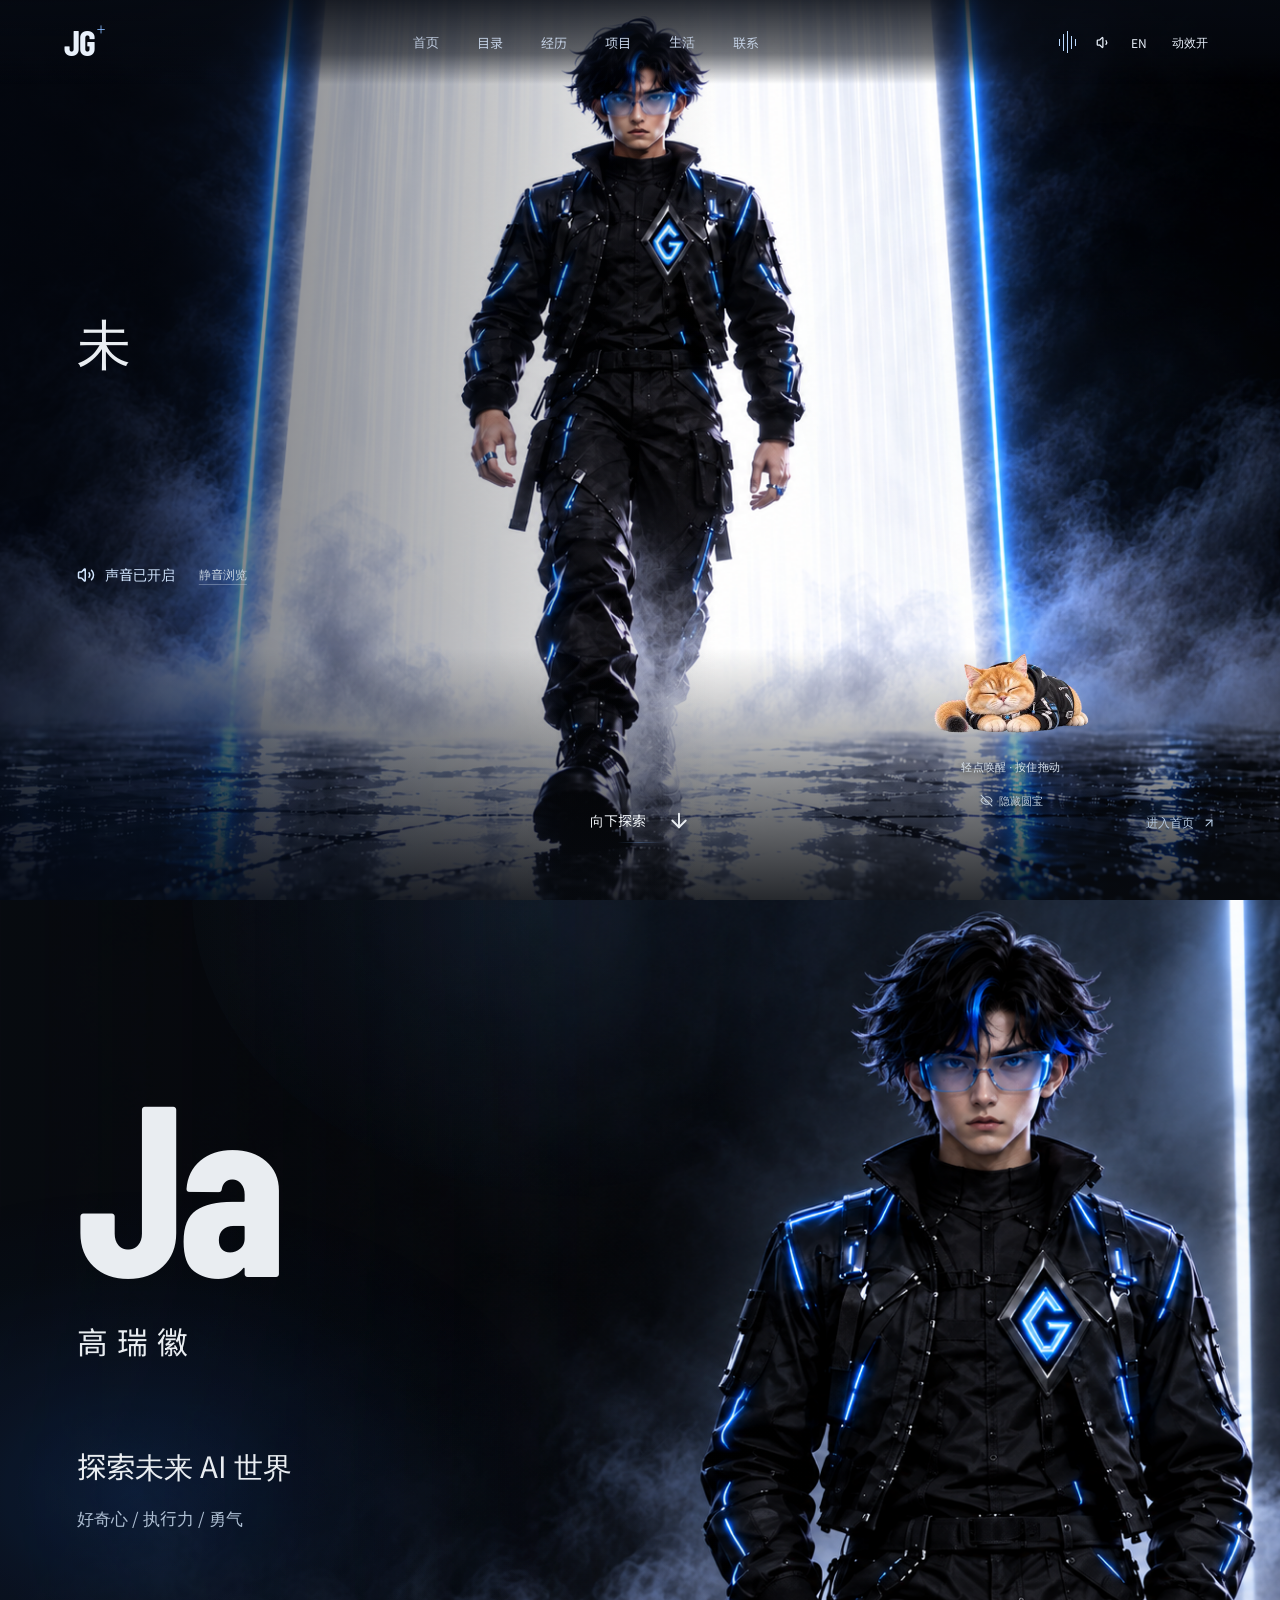
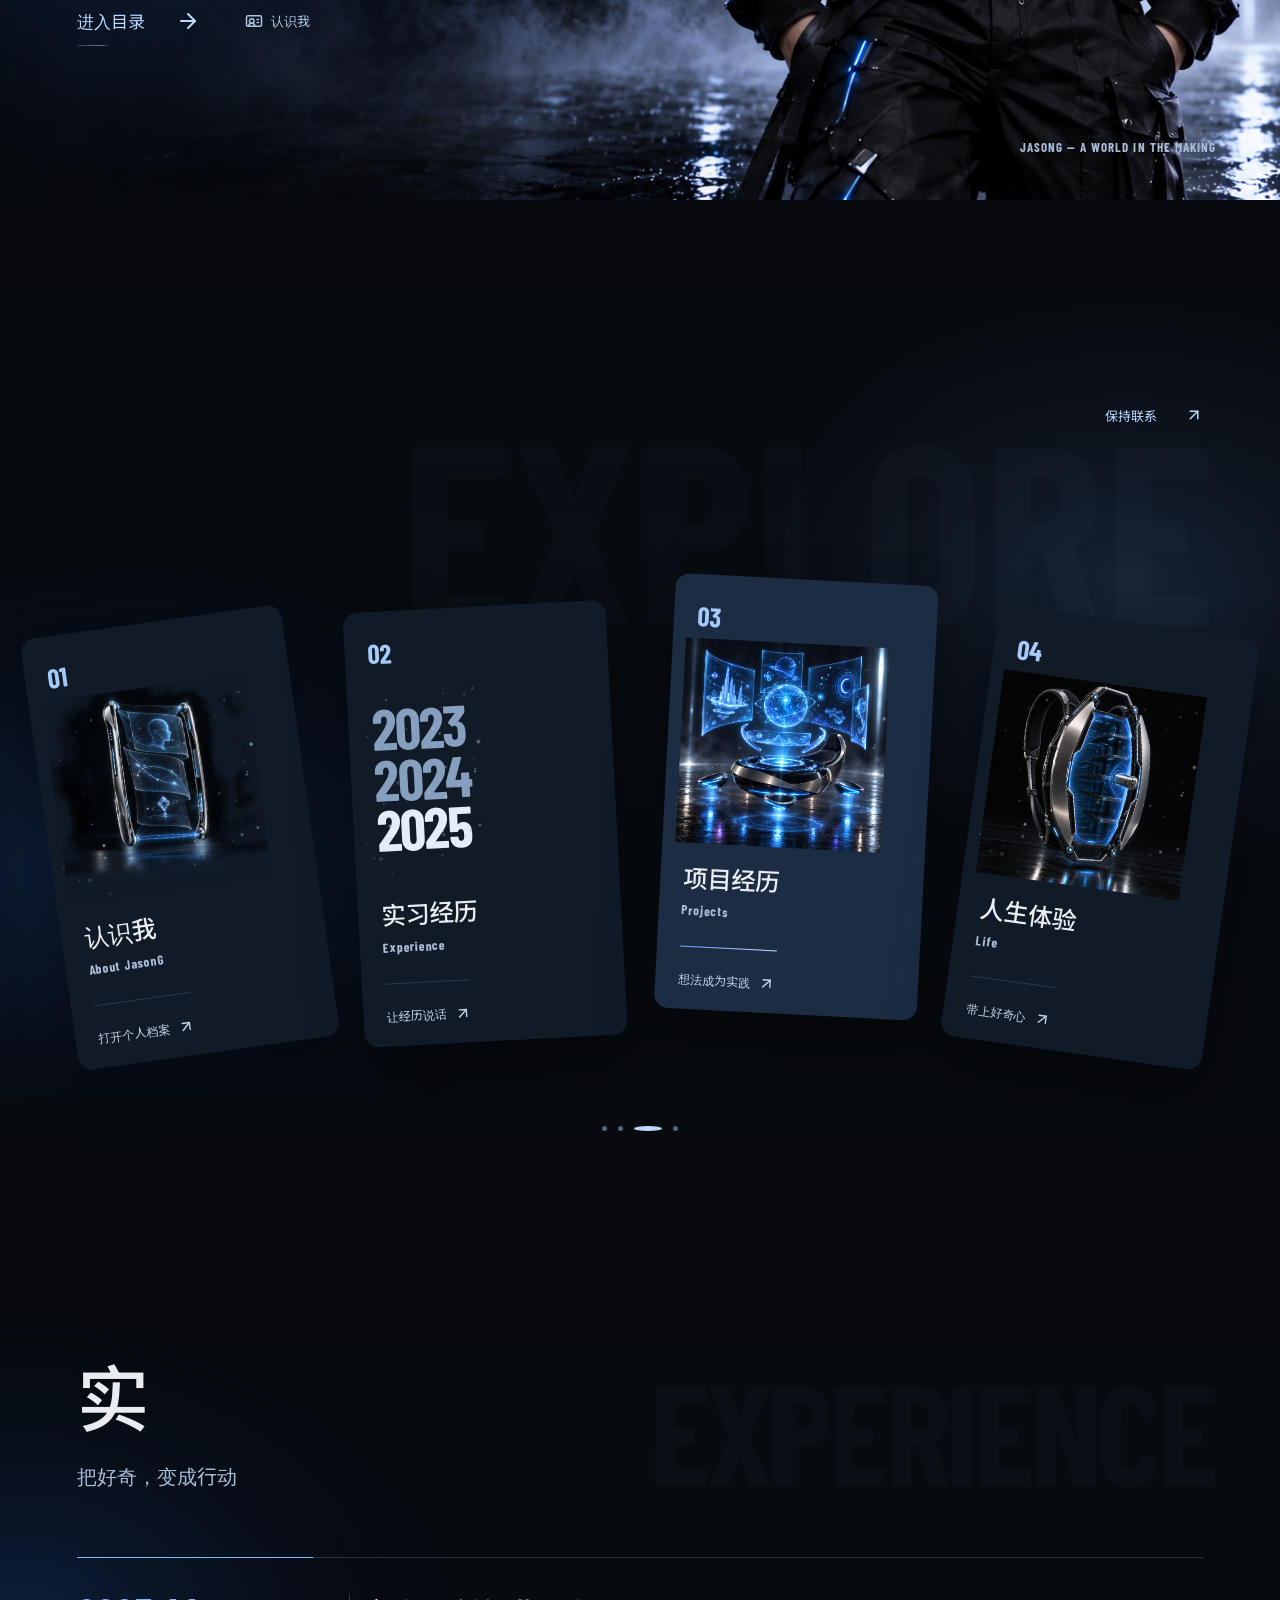
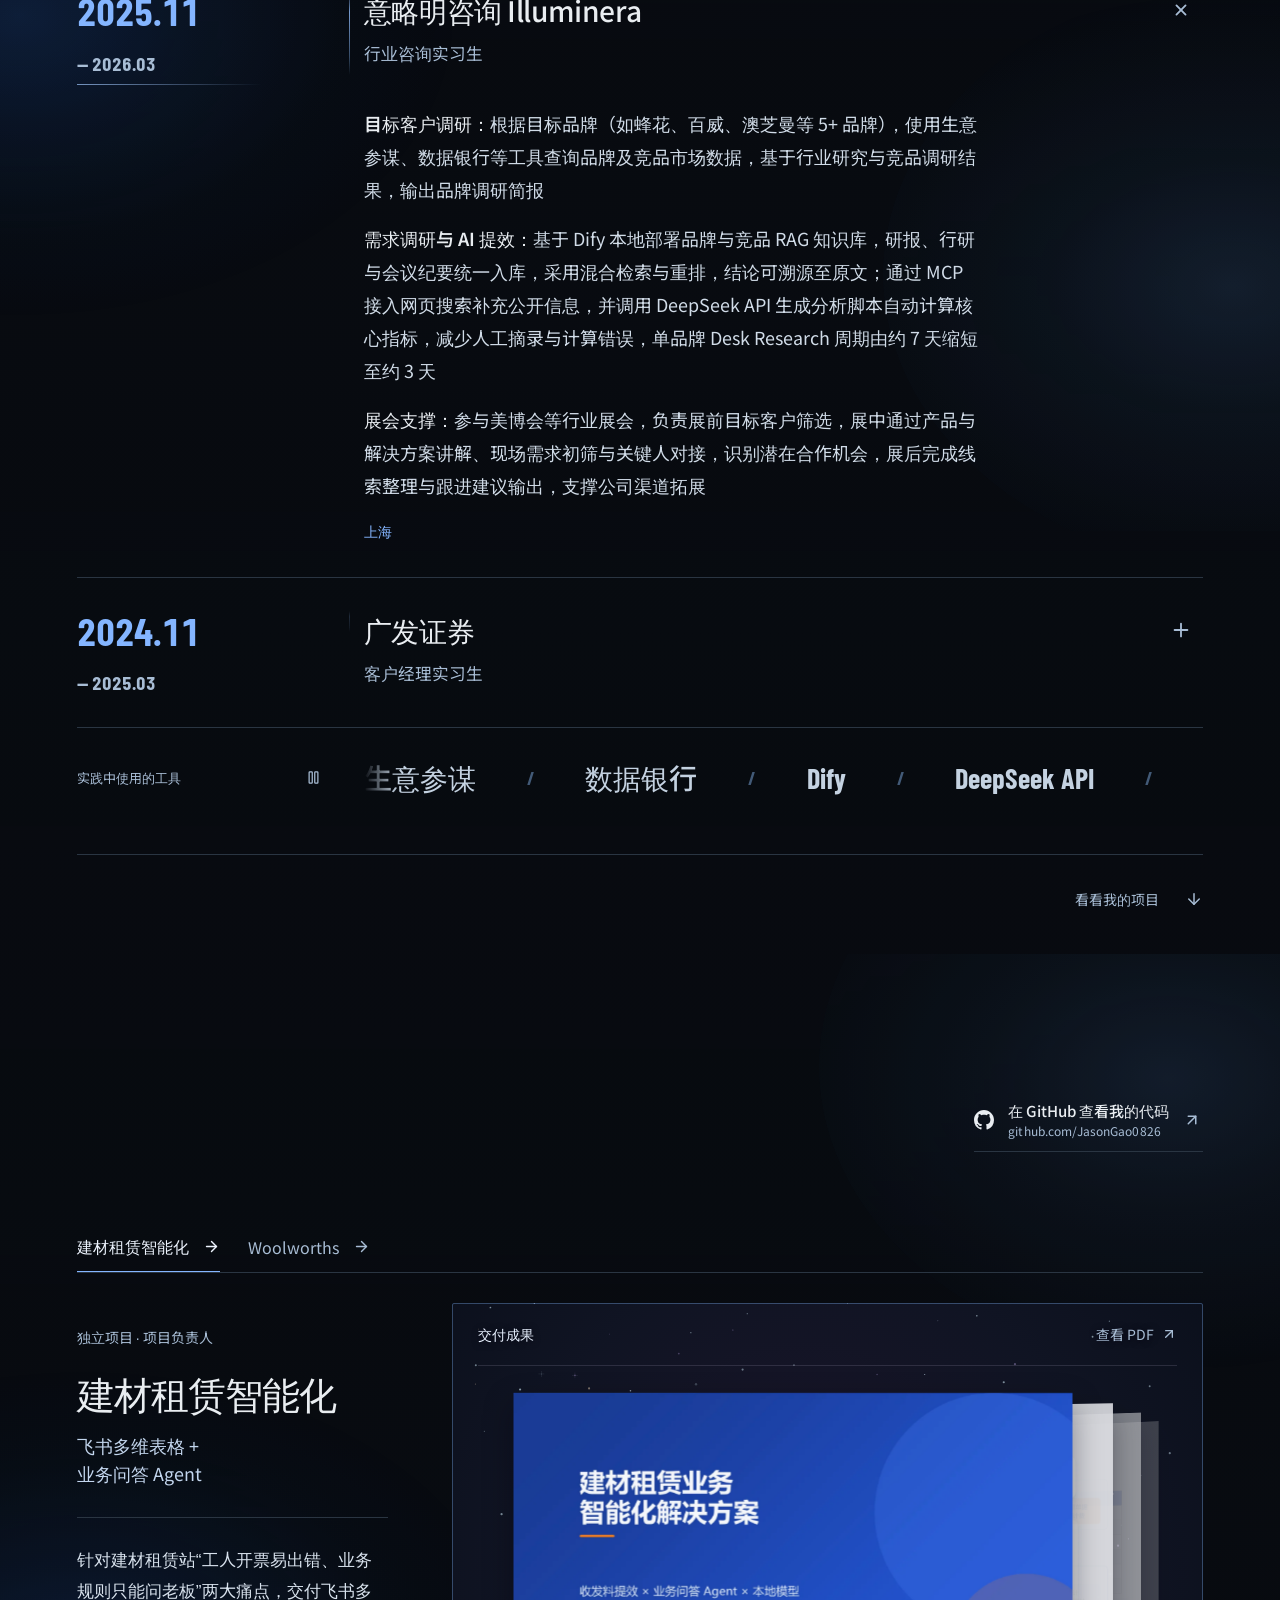
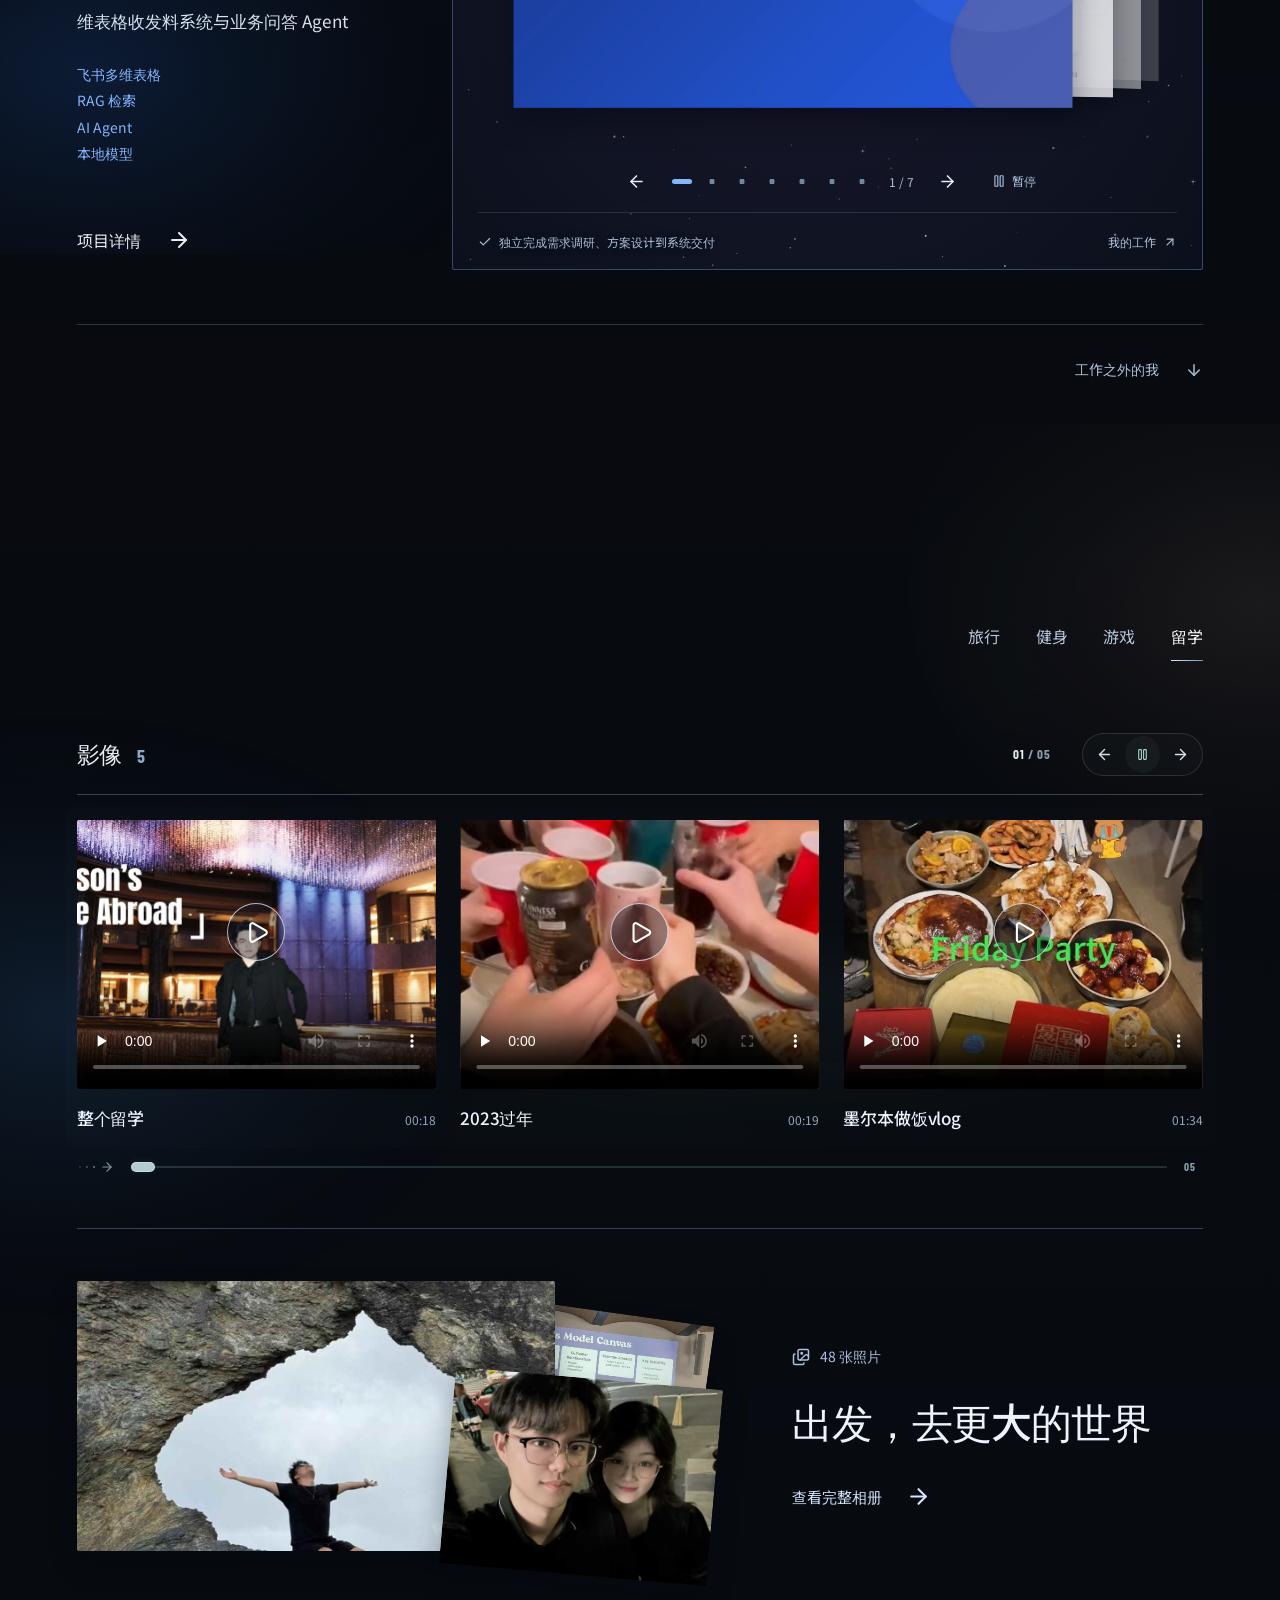
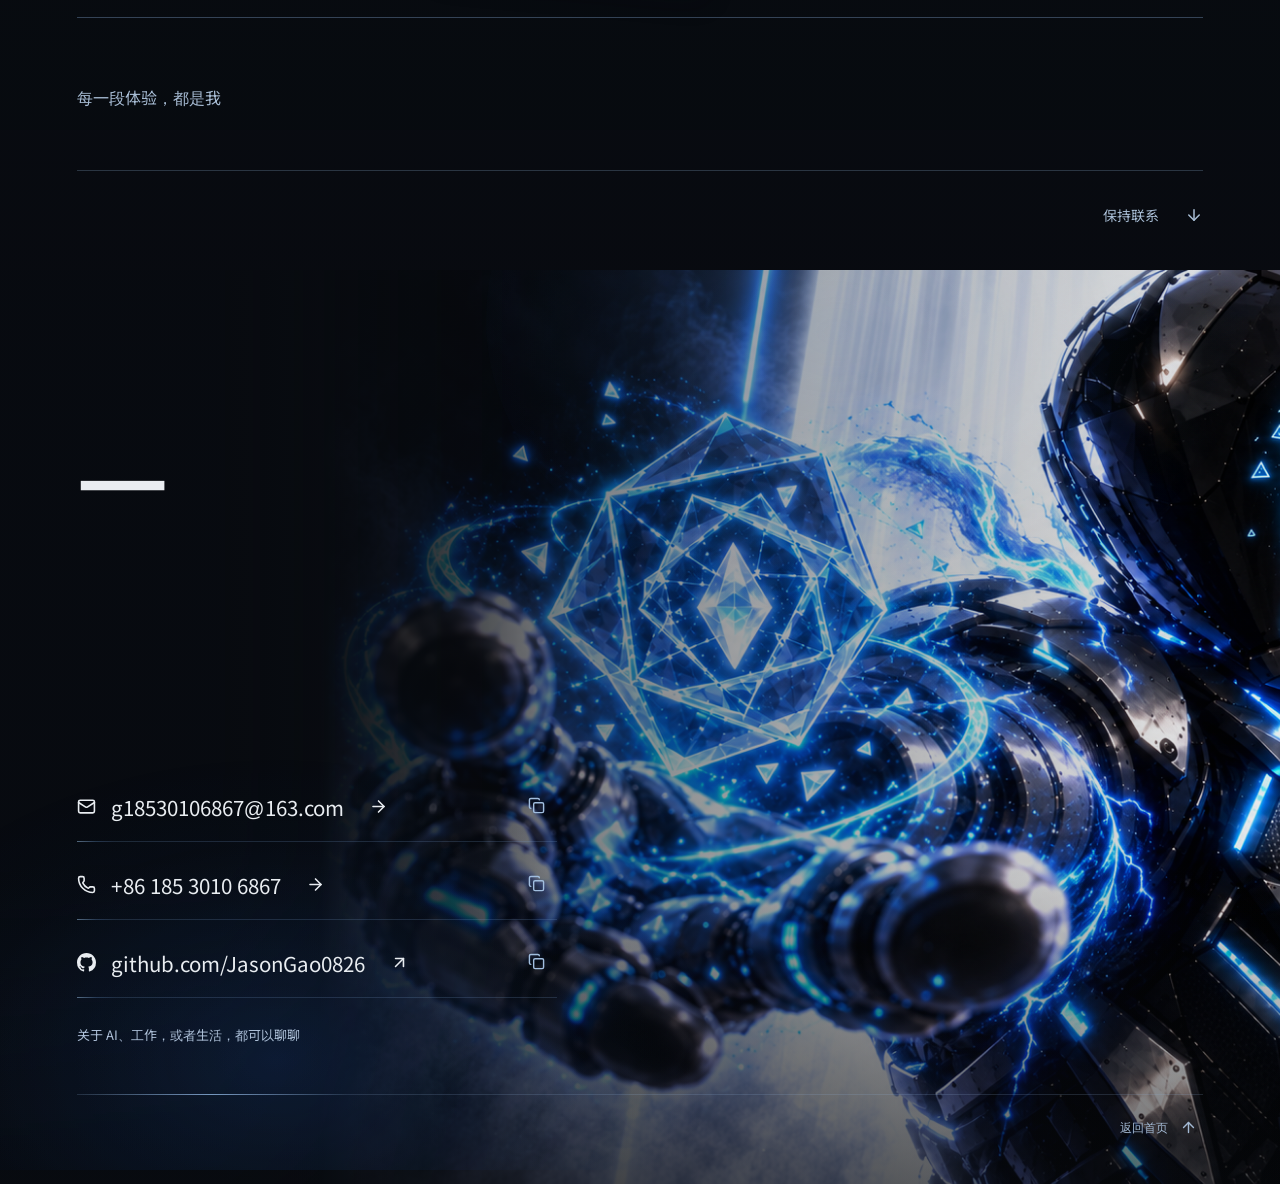
==== commit 301bee27: "Add rental-yard AI project, resume-based experience and GitHub links - Projects: building-materials " ====
--- a/studio-preview.html
+++ b/studio-preview.html
@@ -7,13 +7,13 @@
   <meta name="description" content="高瑞徽 JasonG 的个人世界。好奇心、执行力、勇气；关于 AI、真实实践与生活。" />
   <title>JasonG · 探索未来 AI 世界</title>
   <link rel="icon" type="image/svg+xml" href="assets/jasong-next/favicon.svg" />
-  <link rel="stylesheet" href="assets/jasong-app/app.css?v=224ad6211324cbd8" />
+  <link rel="stylesheet" href="assets/jasong-app/app.css?v=e6f1fc99fd1d397a" />
   <link rel="preload" as="image" href="assets/jasong-next/intro.png" />
   <style>body{margin:0;background:#080b10;color:#e9edf1}.initial-brand{height:100vh;display:grid;place-content:center;font:600 45px sans-serif;letter-spacing:-.03em}.no-script{padding:10vh 8vw;font:18px/1.8 sans-serif}.no-script a{color:#adcfff}</style>
 </head>
 <body>
   <div id="jasong-root"><div class="initial-brand" aria-label="正在打开 JasonG 的世界">JasonG</div></div>
   <noscript><div class="no-script"><h1>高瑞徽 / JasonG</h1><p>请启用 JavaScript 体验完整网站。<br/>Enable JavaScript to explore this site.</p><a href="mailto:g18530106867@163.com">g18530106867@163.com</a></div></noscript>
-  <script type="module" src="assets/jasong-app/app.js?v=224ad6211324cbd8"></script>
+  <script type="module" src="assets/jasong-app/app.js?v=e6f1fc99fd1d397a"></script>
 </body>
 </html>
--- a/assets/jasong-app/app.css
+++ b/assets/jasong-app/app.css
@@ -1,2 +1,2 @@
-.jg-draft-notice{z-index:130;color:#dce8f0;background:#101b25;border:1px solid #668291;border-radius:10px;align-items:center;gap:18px;max-width:calc(100vw - 32px);padding:11px 16px;font:13px/1.5 system-ui,sans-serif;display:flex;position:fixed;bottom:14px;left:50%;transform:translate(-50%);box-shadow:0 5px 24px #0005}.jg-draft-notice span{white-space:nowrap}.jg-draft-notice a{color:#c0e0ff;text-underline-offset:3px;white-space:nowrap;text-decoration:underline}.jg-draft-notice a:focus-visible{outline-offset:4px;outline:2px solid #fff}@media (width<=420px){.jg-draft-notice{gap:12px;padding:9px 12px;font-size:11px}}.jg-content-notes{z-index:2;overflow-wrap:anywhere;max-width:75ch;margin:32px 0;position:relative}.jg-content-notes article+article{margin-top:28px}.jg-content-notes h3{font:inherit;margin:0 0 10px;font-size:1.15em;font-weight:500;line-height:1.5}.jg-content-notes p{white-space:pre-wrap;color:inherit;margin:0;line-height:1.9}.jg-content-empty{color:var(--content-muted,#adc4de);font:inherit;overflow-wrap:anywhere;padding-block:30px;line-height:1.8}.jg-motion-sr-only{clip-path:inset(50%);white-space:nowrap;border:0;width:1px;height:1px;margin:-1px;padding:0;position:absolute;overflow:hidden}.jg-text-type{display:inline-grid;position:relative}.jg-text-type__measure,.jg-text-type__visible{grid-area:1/1}.jg-text-type__measure{visibility:hidden}.jg-text-type__measure *{visibility:hidden!important}.jg-title-write{vertical-align:baseline;max-width:100%}.jg-title-write>.jg-text-type__visible{position:absolute;inset:0}.jg-title-write>.jg-text-type__measure{grid-area:1/1}html .home-name>span.jg-title-write{display:inline-grid}.directory-heading #directory-title .jg-title-write,.directory-heading #directory-title .jg-title-write span{color:inherit}.directory-heading #directory-title .jg-title-write .title-second-line{color:#a5b6cb}.directory-values{color:#adbed2;margin:20px 0 0;font-size:clamp(12px,1.2vw,15px);line-height:1.8}.jg-title-write{text-align:start;direction:ltr}.jg-title-write>.jg-text-type__visible{text-wrap:wrap}@media (width<=600px){.directory-values{max-width:230px;margin-top:15px}}.jg-text-type__cursor{color:#82b7ff;margin-inline-start:.06em}.jg-text-type[data-typing=true] .jg-text-type__cursor{animation:.65s step-end infinite jg-type-blink}@keyframes jg-type-blink{0%,48%{opacity:1}49%,to{opacity:0}}.jg-masked-g{display:inline-grid;position:relative}.jg-masked-g__base,.jg-masked-g__texture{grid-area:1/1}.jg-masked-g__base{color:#a6bde6}.jg-masked-g__texture{-webkit-text-fill-color:transparent;color:#0000;pointer-events:none;background-image:linear-gradient(117deg,#0000 32%,#bad9ff 36%,#78b0fa 38%,#0000 42%),radial-gradient(at 71% 22%,#8dc6ff 0%,#2961b8 31%,#172c58 56%,#6ea4e7 79%,#b5d9ff 100%);background-position:12% 65%;background-size:240% 180%;-webkit-background-clip:text;background-clip:text}@supports not ((-webkit-background-clip:text) or (background-clip:text)){.jg-masked-g__texture{display:none}}.jg-ambient{pointer-events:none;-webkit-user-select:none;user-select:none;z-index:0;contain:layout paint;position:absolute;inset:0;overflow:hidden}.jg-ambient canvas{pointer-events:none;width:100%;height:100%;display:block}.jg-ambient--cursor{mix-blend-mode:screen}.jg-ambient--liquid{background:radial-gradient(at 7% 65%,#153a8026,#0000 42%),radial-gradient(at 98% 26%,#2155a01f,#0000 39%);-webkit-mask-image:radial-gradient(#0000 16%,#00000024 43%,#000 76%);mask-image:radial-gradient(#0000 16%,#00000024 43%,#000 76%)}.jg-ambient--liquid canvas{opacity:.52}.jg-scene-atmosphere{--jg-scene-strength:.82;--jg-cloud-x:-24%;--jg-cloud-y:27%;--jg-far-x:61%;--jg-far-y:-18%;--jg-cloud-color:41 111 225;--jg-far-color:96 156 230;--jg-cloud-delay:-3s;z-index:2;pointer-events:none;-webkit-user-select:none;user-select:none;opacity:var(--jg-scene-strength);position:absolute;inset:0;overflow:clip}.jg-scene-atmosphere__field{isolation:isolate;width:100%;height:100svh;max-height:1100px;position:sticky;top:0;overflow:clip}.jg-scene-atmosphere__cloud{background:radial-gradient(ellipse at 48% 51%, rgb(var(--jg-cloud-color) / 24%) 0%, rgb(var(--jg-cloud-color) / 12%) 24%, rgb(var(--jg-cloud-color) / 3%) 47%, transparent 68%);width:min(76vw,920px);height:min(72svh,720px);animation:16s ease-in-out infinite alternate jg-cloud-near;animation-delay:var(--jg-cloud-delay);transform-origin:40% 60%;border-radius:50%;animation-play-state:paused;display:block;position:absolute}.jg-scene-atmosphere__cloud--near{left:var(--jg-cloud-x);top:var(--jg-cloud-y)}.jg-scene-atmosphere__cloud--far{left:var(--jg-far-x);top:var(--jg-far-y);background:radial-gradient(ellipse at 44% 52%, rgb(var(--jg-far-color) / 17%) 0%, rgb(var(--jg-far-color) / 7%) 30%, transparent 69%);width:min(62vw,800px);height:min(67svh,620px);animation-name:jg-cloud-far;animation-duration:22s}.jg-scene-atmosphere[data-running=true] .jg-scene-atmosphere__cloud{will-change:transform, opacity;animation-play-state:running}.jg-scene-atmosphere[data-motion-enabled=false] .jg-scene-atmosphere__cloud{animation:none}.jg-scene-atmosphere .jg-ambient--liquid{background:0 0;-webkit-mask-image:radial-gradient(at 48% 48%,#0000002e 10%,#00000070 38%,#000 73%);mask-image:radial-gradient(at 48% 48%,#0000002e 10%,#00000070 38%,#000 73%)}.jg-scene-atmosphere .jg-ambient--liquid canvas{opacity:.72}.jg-scene-atmosphere .jg-ambient--cursor{z-index:1}.jg-scene-atmosphere[data-atmosphere-chapter=intro]{--jg-scene-strength:.28;--jg-cloud-y:48%;--jg-far-y:9%}.jg-scene-atmosphere[data-atmosphere-chapter=home]{--jg-scene-strength:.82;--jg-cloud-y:29%;--jg-far-x:15%;--jg-far-y:-34%}.jg-scene-atmosphere[data-atmosphere-chapter=home] .jg-scene-atmosphere__field{-webkit-mask-image:linear-gradient(90deg,#000 0 36%,#000000b3 48%,#0000 69%);mask-image:linear-gradient(90deg,#000 0 36%,#000000b3 48%,#0000 69%)}.jg-scene-atmosphere[data-atmosphere-chapter=directory]{--jg-scene-strength:1;--jg-cloud-y:37%;--jg-far-y:8%;--jg-cloud-delay:-7s}.jg-scene-atmosphere[data-atmosphere-chapter=experience]{--jg-cloud-x:-33%;--jg-cloud-y:6%;--jg-far-x:69%;--jg-far-y:38%;--jg-cloud-delay:-11s}.jg-scene-atmosphere[data-atmosphere-chapter=projects]{--jg-scene-strength:.76;--jg-cloud-x:-28%;--jg-cloud-y:43%;--jg-far-x:64%;--jg-far-y:-21%;--jg-cloud-delay:-5s}.jg-scene-atmosphere[data-atmosphere-chapter=life]{--jg-scene-strength:.74;--jg-cloud-color:55 117 186;--jg-far-color:169 135 111;--jg-cloud-x:-30%;--jg-cloud-y:29%;--jg-far-x:71%;--jg-far-y:-15%;--jg-cloud-delay:-9s}.jg-scene-atmosphere[data-atmosphere-chapter=contact]{--jg-scene-strength:.72;--jg-cloud-x:-13%;--jg-cloud-y:51%;--jg-far-x:38%;--jg-far-y:-28%;--jg-cloud-delay:-13s}.chapter:has(>.jg-scene-atmosphere)>:is(.content-section-inner,.contact-content,.contact-footer,.home-signature){z-index:3}.chapter:has(>.jg-scene-atmosphere)>.destination-indicators{z-index:3;position:relative}@keyframes jg-cloud-near{0%{opacity:.66;transform:translate(-3vw,5svh)rotate(-9deg)scale(.9,1.04)}to{opacity:1;transform:translate(11vw,-7svh)rotate(13deg)scale(1.12,.94)}}@keyframes jg-cloud-far{0%{opacity:.7;transform:translate(3vw,-5svh)rotate(12deg)scale(1.08,.9)}to{opacity:1;transform:translate(-12vw,9svh)rotate(-17deg)scale(.9,1.12)}}.jg-border-glow{--jg-edge:.6;--jg-edge-angle:120deg;isolation:isolate;position:relative}.jg-border-glow:after{content:"";border-radius:inherit;background:conic-gradient(from var(--jg-edge-angle), #a4ccff 0deg, #5095fc73 34deg, transparent 80deg, transparent 280deg, #5095fc73 326deg, #a4ccff 360deg);-webkit-mask-composite:xor;opacity:0;pointer-events:none;z-index:2;padding:1px;transition:opacity .18s ease-out;position:absolute;inset:-1px;-webkit-mask-image:linear-gradient(#fff 0 0),linear-gradient(#fff 0 0);mask-image:linear-gradient(#fff 0 0),linear-gradient(#fff 0 0);-webkit-mask-position:0 0,0 0;mask-position:0 0,0 0;-webkit-mask-size:auto,auto;mask-size:auto,auto;-webkit-mask-repeat:repeat,repeat;mask-repeat:repeat,repeat;-webkit-mask-clip:content-box,border-box;mask-clip:content-box,border-box;-webkit-mask-origin:content-box,border-box;mask-origin:content-box,border-box;-webkit-mask-composite:xor;mask-composite:exclude;-webkit-mask-source-type:auto,auto;mask-mode:match-source,match-source}.jg-border-glow:hover:after{opacity:var(--jg-edge)}.jg-border-glow:focus-within:after{opacity:1}[data-motion=off] .jg-border-glow:after{transition:none}[data-motion=off] .jg-border-glow:hover:after{opacity:.55}[data-motion=off] .jg-text-type__cursor{animation:none}@media (width<=767px),(pointer:coarse){.jg-ambient--cursor{display:none}.jg-ambient--liquid{opacity:.6}.jg-scene-atmosphere__cloud{background:radial-gradient(ellipse at 47% 50%, rgb(var(--jg-cloud-color) / 30%), rgb(var(--jg-cloud-color) / 12%) 30%, transparent 67%);width:110vw;height:63svh;animation-duration:12s}.jg-scene-atmosphere__cloud--far{background:radial-gradient(ellipse at 43% 54%, rgb(var(--jg-far-color) / 23%), rgb(var(--jg-far-color) / 9%) 28%, transparent 68%);width:95vw;height:58svh;animation-duration:15s}.jg-scene-atmosphere[data-atmosphere-chapter=home] .jg-scene-atmosphere__field{-webkit-mask-image:linear-gradient(#000 0 37%,#0000 58% 85%,#000000a6 100%);mask-image:linear-gradient(#000 0 37%,#0000 58% 85%,#000000a6 100%)}}.lp-static{width:280px;max-width:calc(100% - 22px);position:absolute;top:50%;left:50%;transform:translate(-50%,-45%)}.lp-static-card{z-index:1;color:#0c1825;background:#d4dfe8;border-radius:14px;padding:16px;position:relative;overflow:hidden;box-shadow:0 24px 44px #00000059}.lp-static-strap{color:#a8c9f7;writing-mode:vertical-rl;letter-spacing:.14em;text-indent:20px;text-align:right;background:#1b2a3b;width:36px;height:220px;padding-top:42px;font-size:12px;font-weight:600;position:absolute;bottom:calc(100% - 4px);left:calc(50% - 18px);overflow:hidden}.lp-static-clip{z-index:3;background:#1c2937;border:5px solid #82909e;border-radius:5px;width:44px;height:36px;position:absolute;top:-20px;left:calc(50% - 22px)}.lp-card-brand{justify-content:space-between;align-items:center;margin-bottom:13px;display:flex}.lp-card-brand b{font-family:Barlow,sans-serif;font-size:25px;line-height:1}.lp-card-brand span{font-size:9px}.lp-card-portrait,.lp-portrait-fallback{object-fit:cover;object-position:center 20%;width:100%;height:218px;display:block}.lp-portrait-fallback{color:#b1d1ff;background:#263548;place-items:center;font-size:88px;display:grid}.lp-card-name{gap:4px;margin-top:17px;display:grid}.lp-card-name span{font-size:24px;font-weight:600;line-height:1.3}.lp-card-name strong{font-family:Barlow,sans-serif;font-size:34px;font-weight:700;line-height:1.1}.lp-card-id{color:#36516d;letter-spacing:.1em;margin-top:13px;font-size:10px;display:block}.lp-card-values{border-top:1px solid #9bacbc;margin:16px 0 1px;padding-top:12px;font-size:11px;line-height:1.5}.jg-particles{pointer-events:none;-webkit-user-select:none;user-select:none;contain:strict;z-index:1;position:absolute;inset:0;overflow:hidden;-webkit-mask-image:linear-gradient(#0000,#000 12% 86%,#0000);mask-image:linear-gradient(#0000,#000 12% 86%,#0000)}.jg-particles canvas{pointer-events:none;width:100%;height:100%;display:block;position:absolute;inset:0}.jg-particles__still{opacity:.8}.jg-particles[data-rendering=webgl] .jg-particles__still{opacity:0}.jg-particles__live{opacity:.9}.home-lanyard{z-index:55;pointer-events:none;isolation:isolate;clip-path:inset(var(--hl-nav-height) 0 0 0);position:fixed;inset:0;overflow:clip}.home-lanyard[hidden]{display:none}.home-lanyard canvas{pointer-events:none;width:100%;height:100%;display:block}.hl-pull-target{cursor:grab;pointer-events:auto;touch-action:none;-webkit-user-select:none;user-select:none;transform-origin:0 0;background:0 0;border:0;border-radius:10px;min-height:0;padding:0;position:absolute;top:0;left:0}.home-lanyard[data-dragging=true] .hl-pull-target{cursor:grabbing}.hl-pull-target:focus-visible{outline-offset:-3px;outline:2px solid #b3d5ff}.hl-hint{left:var(--hl-hint-x);top:var(--hl-hint-y);pointer-events:auto;color:#bdccdc;text-shadow:0 2px 8px #000;background:0 0;align-items:center;gap:6px;width:max-content;min-height:42px;padding:0 4px;font-size:11px;display:flex;position:absolute}.hl-hint:hover{color:#f0f4f8}.hl-actions{pointer-events:none;justify-content:space-between;align-items:center;gap:18px;width:200px;display:flex;position:absolute;top:0;left:0}.hl-actions[hidden]{display:none}.hl-actions button{pointer-events:auto;color:#d5e5f7;white-space:nowrap;text-shadow:0 2px 10px #03070c;background:0 0;border-bottom:1px solid #9db5d470;align-items:center;gap:6px;min-height:44px;padding:4px 3px;font-size:12px;display:flex}.hl-actions button:hover{color:#fff;border-color:#b3d5ff}.hl-hint:focus-visible,.hl-actions button:focus-visible{outline-offset:4px;outline:2px solid #b3d5ff}.hl-fallback{width:var(--hl-card-width);height:var(--hl-card-height);transform:translate3d(var(--hl-fallback-x),var(--hl-fallback-y),0);pointer-events:none;position:absolute;top:0;left:0}.home-lanyard .lp-static{width:100%;max-width:none;height:100%;position:relative;top:auto;left:auto;transform:none}.home-lanyard .lp-static-card{border-radius:10px;height:100%;padding:10px;overflow:hidden;box-shadow:8px 18px 28px #0009}.home-lanyard .lp-static-strap{text-indent:8px;width:15px;height:700px;padding:0;font-size:7px;left:calc(50% - 7.5px)}.home-lanyard .lp-static-clip{border-width:3px;border-radius:3px;width:25px;height:21px;top:-12px;left:calc(50% - 12.5px)}.home-lanyard .lp-card-brand{margin-bottom:8px}.home-lanyard .lp-card-brand b{font-size:18px}.home-lanyard .lp-card-brand span{font-size:6px}.home-lanyard .lp-card-portrait,.home-lanyard .lp-portrait-fallback{height:calc(var(--hl-card-height)*.48)}.home-lanyard .lp-card-name{gap:2px;margin-top:8px}.home-lanyard .lp-card-name span{font-size:15px;line-height:1.15}.home-lanyard .lp-card-name strong{font-size:22px;line-height:1.05}.home-lanyard .lp-card-id{margin-top:5px;font-size:6.5px}.home-lanyard .lp-card-values{margin-top:7px;padding-top:6px;font-size:7px}@media (width<=600px){.hl-hint{gap:3px;font-size:10px}.home-lanyard .lp-card-brand{margin-bottom:5px}.home-lanyard .lp-card-brand b{font-size:16px}.home-lanyard .lp-card-name{margin-top:6px}.home-lanyard .lp-card-name strong{font-size:20px}}@media (width<=360px){.hl-hint{gap:2px;font-size:9px}}.site-nav .pill-nav{isolation:isolate;position:relative}.site-nav .nav-current-pill{z-index:-1;width:var(--nav-pill-width,0px);transform:translateX(var(--nav-pill-x,0px));opacity:0;pointer-events:none;background:linear-gradient(140deg,#6c9dda25,#192c461c);border:1px solid #83b6ff42;border-radius:24px;transition:transform .46s cubic-bezier(.16,1,.3,1),width .4s cubic-bezier(.16,1,.3,1),opacity .18s;position:absolute;top:1px;bottom:1px;left:0;overflow:hidden}.site-nav .nav-current-pill[data-ready=true]{opacity:1}.site-nav .nav-current-pill:after{content:"";opacity:.8;background:linear-gradient(90deg,#0000,#b9d9ff,#0000);height:1px;position:absolute;top:0;left:14%;right:14%}.site-nav .pill-nav a{transition:color .18s}.site-nav .pill-nav a:before{opacity:0;background:#8dbafb15;border-radius:24px;height:auto;transition:opacity .18s;inset:0;transform:none}.site-nav .pill-nav a:hover:before,.site-nav .pill-nav a:focus-visible:before{opacity:1;transform:none}.site-nav .pill-nav a:hover,.site-nav .pill-nav a:focus-visible{color:#f0f6ff}.site-nav .pill-nav a[aria-current]:after{display:none}.site-nav .pill-nav a>span{transition:transform .26s cubic-bezier(.16,1,.3,1);display:block}.site-nav[data-nav-motion=running] .pill-nav a:hover>span{transform:translateY(-1px)}.site-nav .nav-actions>button,.site-nav .volume-popover summary{border-radius:8px;transition:color .16s,background-color .16s;position:relative}.site-nav .nav-actions>button:hover,.site-nav .nav-actions>button:focus-visible,.site-nav .volume-popover summary:hover{color:#d2e6ff;background:#79a8e213}.site-nav .site-brand .brand-spark{transform-origin:50%;transition:transform .4s cubic-bezier(.16,1,.3,1),color .2s}.site-nav[data-nav-motion=running] .site-brand:is(:hover,:focus-visible) .brand-spark{color:#e0efff;transform:rotate(90deg)}.site-nav[data-nav-motion=paused] .nav-current-pill{transition:none}.site-nav[data-nav-motion=paused] .sound-wave i{animation-play-state:paused}.intro-sound-entry{letter-spacing:normal;max-width:100%;margin-top:28px;font-size:14px;line-height:1.55}.intro-sound-actions{flex-wrap:wrap;align-items:center;gap:4px 24px;display:flex}.intro-sound-start,.intro-sound-ready{text-align:left;min-height:46px;color:var(--text);align-items:center;gap:10px;display:inline-flex}.intro-sound-start{border-bottom:1px solid #a8cbed70;padding:8px 0;transition:color .18s,border-color .18s;position:relative}.intro-sound-start>svg{flex-shrink:0}.intro-sound-start>svg:last-child{color:var(--content-blue,var(--blue));transition:transform .22s var(--ease)}.intro-sound-start:is(:hover,:focus-visible){color:#fff;border-color:#d2e6ff}.intro-sound-start:is(:hover,:focus-visible)>svg:last-child{transform:translate(2px,-2px)}.intro-sound-start:disabled{cursor:wait;color:var(--muted)}.intro-sound-ready{color:#d2e6ff}.intro-sound-quiet{color:#c3d0de;text-underline-offset:5px;min-height:44px;padding:8px 0;font-size:12px;-webkit-text-decoration:underline #c3d0de60;text-decoration:underline #c3d0de60;transition:color .18s}.intro-sound-quiet:is(:hover,:focus-visible){color:#fff}.intro-sound-feedback{color:#d7e3ef;max-width:35ch;min-height:20px;margin-top:6px;font-size:12px;display:block}@media (width<=600px){.intro-sound-entry{margin-top:22px;font-size:13px}.intro-sound-actions{flex-direction:column;align-items:flex-start;gap:0}.intro-sound-start{gap:8px;max-width:100%}}.intro-section .intro-film-track{z-index:3;pointer-events:none;background:#9eb8da21;height:1px;position:absolute;bottom:3.6%;left:6%;right:6%}.intro-section .intro-film-track>span{transform-origin:0;background:linear-gradient(90deg,#446996,#b7d7ff);width:100%;height:1px;transition:transform .25s linear;display:block}.intro-section .intro-next{isolation:isolate}.intro-section .intro-next:before{content:"";opacity:.55;background:linear-gradient(90deg,#0000,#83baff82,#0000);height:1px;transition:transform .3s cubic-bezier(.16,1,.3,1),opacity .25s;position:absolute;bottom:3px;left:14px;right:14px;transform:scaleX(.45)}.intro-section .intro-next:is(:hover,:focus-visible):before{opacity:1;transform:scaleX(1)}.intro-section .intro-next svg{animation:2.8s cubic-bezier(.45,0,.55,1) infinite hero-descend}.intro-section[data-hero-motion=paused] .intro-next svg{animation-play-state:paused}.intro-section .intro-film-controls button{transition:color .18s;position:relative}.intro-section .intro-film-controls button:after{content:"";transform-origin:0;background:#9ecbff80;height:1px;transition:transform .22s;position:absolute;bottom:5px;left:0;right:0;transform:scaleX(0)}.intro-section .intro-film-controls button:is(:hover,:focus-visible){color:#eef6ff}.intro-section .intro-film-controls button:is(:hover,:focus-visible):after{transform:scaleX(1)}.home-section .home-material-light{z-index:2;pointer-events:none;mix-blend-mode:screen;contain:paint;position:absolute;inset:0 0 0 38%;overflow:hidden;-webkit-mask-image:linear-gradient(90deg,#0000,#000 30% 82%,#0000);mask-image:linear-gradient(90deg,#0000,#000 30% 82%,#0000)}.home-section .home-material-light:before{content:"";opacity:0;background:linear-gradient(114deg,#0000 39%,#9bceff0a 44%,#88baff13 48%,#9acbff07 51%,#0000 58%);animation:13s cubic-bezier(.4,0,.2,1) infinite hero-material-pass;position:absolute;inset:-25% -60%}.home-section[data-hero-motion=paused] .home-material-light:before{animation-play-state:paused}.home-section .home-entry{gap:22px;position:relative}.home-section .home-entry:after{content:"";transform-origin:0;opacity:.48;background:linear-gradient(90deg,#7faef770,#d1e6ff 72%,#0000);height:1px;transition:transform .35s cubic-bezier(.16,1,.3,1),opacity .2s;position:absolute;bottom:2px;left:0;right:0;transform:scaleX(.25)}.home-section .home-entry:is(:hover,:focus-visible):after{opacity:1;transform:scaleX(1)}.home-section .home-entry-direction{place-items:center;width:42px;height:30px;display:grid;position:relative;overflow:hidden}.home-section .home-entry-direction:before{content:"";opacity:0;background:linear-gradient(90deg,#0000,#a7ccff);width:22px;height:1px;transition:transform .35s cubic-bezier(.16,1,.3,1),opacity .22s;position:absolute;right:20px;transform:translate(-15px)}.home-section .home-entry:is(:hover,:focus-visible) .home-entry-direction:before{opacity:.8;transform:translate(0)}.home-section .home-entry:is(:hover,:focus-visible) svg{transform:translate(8px)}.home-section .profile-link{transition:color .18s;position:relative}.home-section .profile-link svg{transition:transform .28s cubic-bezier(.16,1,.3,1)}.home-section .profile-link:is(:hover,:focus-visible){color:#ebf5ff}.home-section[data-hero-motion=running] .profile-link:is(:hover,:focus-visible) svg{transform:rotate(-8deg)}.directory-section .destination-art{isolation:isolate;position:relative;overflow:hidden}.directory-section .destination-art img{transition:transform .55s cubic-bezier(.16,1,.3,1),filter .42s;transform:scale(.98)}.directory-section .destination-shell.selected .destination-art img{filter:brightness(1.08)}.directory-section[data-hero-motion=running] .destination-shell:is(:hover,:focus-within) .destination-art img{transform:scale(1.035)translateY(-3px)}.directory-section .destination-material{pointer-events:none;mix-blend-mode:screen;opacity:0;background:linear-gradient(115deg,#0000 35%,#b3d9ff14 49%,#0000 59%);position:absolute;inset:0;transform:translate(-105%)}.directory-section[data-hero-motion=running] .destination-shell.selected .destination-material{animation:1.2s cubic-bezier(.16,1,.3,1) both destination-material-pass}.directory-section .destination-bottom{position:relative}.directory-section .destination-bottom:before{content:"";transform-origin:0;background:linear-gradient(90deg,#5e99f1,#c1dfff);height:1px;transition:transform .42s cubic-bezier(.16,1,.3,1);position:absolute;top:-1px;left:0;right:0;transform:scaleX(0)}.directory-section .destination-shell.selected .destination-bottom:before{transform:scaleX(1)}.directory-section .destination-bottom svg{transition:transform .35s cubic-bezier(.16,1,.3,1)}.directory-section[data-hero-motion=running] .destination-shell.selected .destination-bottom svg{transform:translate(3px,-3px)}.directory-section .year-sculpture>span,.directory-section .year-sculpture>em{transition:transform .38s cubic-bezier(.16,1,.3,1),color .28s;display:block}.directory-section[data-hero-motion=running] .selected .year-sculpture>span:first-child{transform:translate(6px)}.directory-section[data-hero-motion=running] .selected .year-sculpture>span:nth-child(2){transition-delay:40ms;transform:translate(12px)}.directory-section[data-hero-motion=running] .selected .year-sculpture>em{transition-delay:80ms;transform:translate(18px)}.directory-section .destination-indicators i{transition:width .32s cubic-bezier(.16,1,.3,1),background-color .2s}.directory-section .destination-indicators i.active{width:28px}.directory-section[data-hero-motion=paused] .destination-material{animation-play-state:paused}@keyframes hero-descend{0%,to{opacity:.65;transform:translateY(-3px)}45%{opacity:1;transform:translateY(5px)}}@keyframes hero-material-pass{0%,13%{opacity:0;transform:translate(-30%)}25%{opacity:.65}58%{opacity:0;transform:translate(27%)}to{opacity:0;transform:translate(27%)}}@keyframes destination-material-pass{0%{opacity:0;transform:translate(-100%)}24%{opacity:1}to{opacity:0;transform:translate(100%)}}html[data-motion=off] .home-section .home-art,html[data-motion=off] .home-section .home-name>span:first-child,html[data-motion=off] .home-section .home-links{clip-path:none!important}html[data-motion=off] .home-section .home-material-light,html[data-motion=off] .directory-section .destination-material{display:none}html[data-motion=off] .home-section .home-entry svg,html[data-motion=off] .site-nav .brand-spark,html[data-motion=off] .directory-section .destination-art img{transform:none}html[data-motion=off] .directory-section .destination-0:is(:hover,:focus-within){transform:rotate(-8deg)translateY(12px)}html[data-motion=off] .directory-section .destination-1:is(:hover,:focus-within){transform:rotate(-3deg)}html[data-motion=off] .directory-section .destination-2:is(:hover,:focus-within){transform:rotate(3deg)translateY(-27px)}html[data-motion=off] .directory-section .destination-3:is(:hover,:focus-within){transform:rotate(8deg)translateY(12px)}html[data-motion=off] .directory-section .destination-indicators i.active{width:5px}@media (prefers-reduced-motion:reduce){html:not([data-motion-policy=manual]) .home-material-light,html:not([data-motion-policy=manual]) .destination-material{display:none}html:not([data-motion-policy=manual]) .intro-section .intro-next svg{animation:none}html:not([data-motion-policy=manual]) .site-nav .nav-current-pill{transition:none}}@media (width<=600px){.intro-section .intro-film-track{bottom:4%;left:8%;right:7%}.intro-section .intro-next:before{left:0;right:0}.home-section .home-material-light{inset:34% 0 0}.home-section .home-entry{gap:16px}.home-section .home-entry-direction{width:34px}.directory-section .destination-art img{transform:none}.directory-section .destination-material{opacity:.55}}.experience-section,.projects-section,.life-section{--content-ink:#e9edf1;--content-muted:#a8bdd5;--content-blue:#84b5ff;--content-rule:#2a3542;min-height:100svh;color:var(--content-ink);isolation:isolate;background:#0b1017;padding:clamp(100px,10vw,160px) clamp(22px,6vw,112px) 32px;scroll-margin-top:0;position:relative}.content-section-inner{width:min(100%,1440px);margin-inline:auto;position:relative}.content-section-heading{margin-bottom:clamp(34px,5vw,68px);position:relative}.content-section-heading h2{font-family:var(--font-display,Barlow),Jason,"Microsoft YaHei",sans-serif;letter-spacing:-.035em;text-wrap:balance;margin:0;font-size:clamp(42px,5.65vw,84px);font-weight:600;line-height:1.06}.content-section-heading p{color:var(--content-muted);margin:24px 0 0;font-size:clamp(16px,1.55vw,23px);line-height:1.6}.content-chapter-end{border-top:1px solid var(--content-rule);justify-content:flex-end;margin-top:54px;padding-top:22px;display:flex}.content-chapter-end button,.content-text-link{color:var(--content-ink);font:inherit;cursor:pointer;text-align:left;background:0 0;border:0;align-items:center;gap:26px;padding:12px 0;line-height:1.5;display:inline-flex}.content-chapter-end button{color:var(--content-muted);font-size:14px}.content-chapter-end button:hover,.content-text-link:hover{color:var(--content-blue)}.content-text-link svg{transition:transform .28s cubic-bezier(.16,1,.3,1)}.content-text-link:hover svg{transform:translate(5px)}.content-icon-button{width:44px;height:44px;color:inherit;cursor:pointer;background:0 0;border:1px solid #0000;border-radius:50%;flex:none;justify-content:center;align-items:center;padding:0;display:inline-flex}.content-icon-button:hover{border-color:var(--content-rule,#354454);color:var(--content-blue,#84b5ff);background:#ffffff0b}.experience-section :focus-visible,.projects-section :focus-visible,.life-section :focus-visible,.content-reader-dialog :focus-visible{outline:2px solid var(--content-blue,#84b5ff);outline-offset:5px}.experience-heading{padding-bottom:2px}.experience-display-word{font-family:var(--font-display,Barlow),Jason,"Microsoft YaHei",sans-serif;color:#8baad308;pointer-events:none;z-index:-1;letter-spacing:-.035em;font-size:clamp(70px,11vw,165px);font-weight:700;line-height:1;position:absolute;bottom:-7px;right:-1%}.experience-timeline{border-top:1px solid var(--content-rule)}.experience-entry{border-bottom:1px solid var(--content-rule);position:relative}.experience-entry summary{cursor:pointer;grid-template-columns:minmax(160px,23%) 1fr 44px;align-items:start;gap:28px;padding:34px 0;list-style:none;display:grid}.experience-entry summary::-webkit-details-marker{display:none}.experience-date{color:var(--content-blue);font-family:var(--font-display,Barlow),Jason,"Microsoft YaHei",sans-serif;font-variant-numeric:tabular-nums;font-size:clamp(28px,3vw,43px);font-weight:600;line-height:1}.experience-date small{color:var(--content-muted);margin-top:23px;font-size:clamp(17px,1.5vw,22px);display:block}.experience-company strong{letter-spacing:-.015em;overflow-wrap:anywhere;font-size:clamp(23px,2.2vw,33px);font-weight:500;line-height:1.3;display:block}.experience-company>span{color:var(--content-muted);margin-top:12px;font-size:clamp(15px,1.3vw,19px);line-height:1.5;display:block}.experience-toggle{color:var(--content-muted);justify-content:center;align-items:center;width:44px;height:36px;display:flex}.experience-toggle svg{transition:transform .35s cubic-bezier(.16,1,.3,1)}.experience-entry[open] .experience-toggle svg{transform:rotate(45deg)}.experience-entry[open]:before{content:"";background:var(--content-blue);width:21%;height:1px;position:absolute;top:-1px;left:0}.experience-entry summary:hover .experience-company strong{color:var(--content-blue)}.experience-description{max-width:830px;margin-left:calc(23% + 28px);padding:0 72px 32px 0;font-size:clamp(16px,1.4vw,20px);line-height:1.85}.experience-description p{color:#d1dce8;max-width:62ch;margin:0}.experience-location{color:var(--content-blue);margin-top:17px;font-size:14px;display:block}.practice-tools{grid-template-columns:23% minmax(0,1fr);align-items:center;gap:28px;padding:28px 0 0;display:grid}.practice-tools-label{color:var(--content-muted);justify-content:space-between;align-items:center;gap:8px;display:flex}.practice-tools-label p{margin:0;font-size:13px;line-height:1.5}.practice-tools-viewport{overflow:hidden;-webkit-mask-image:linear-gradient(90deg,#0000,#000 4% 96%,#0000);mask-image:linear-gradient(90deg,#0000,#000 4% 96%,#0000)}.practice-tools-track{width:max-content;animation:32s linear infinite paused content-tools-loop;display:flex}.practice-tools-track ul{gap:clamp(24px,4vw,64px);margin:0;padding:0 clamp(24px,4vw,64px) 0 0;list-style:none;display:flex}.practice-tools-track li{font-family:var(--font-display,Barlow),Jason,"Microsoft YaHei",sans-serif;white-space:nowrap;color:#c4d2e1;align-items:center;gap:clamp(24px,4vw,64px);font-size:clamp(20px,2.2vw,30px);font-weight:500;display:flex}.practice-tools-track li span{color:#425a77;font-size:18px;font-weight:300}.practice-tools[data-running=true] .practice-tools-track{animation-play-state:running}.practice-tools:hover .practice-tools-track,.practice-tools:focus-within .practice-tools-track{animation-play-state:paused}@keyframes content-tools-loop{to{transform:translate(-50%)}}.projects-section{background:#0a0f15}.projects-composition{grid-template-columns:minmax(220px,.83fr) minmax(0,2fr);align-items:stretch;gap:clamp(36px,5vw,80px);display:grid}.projects-index{flex-direction:column;align-items:flex-start;min-width:0;padding:24px 0 6px;display:flex}.project-kind{color:var(--content-muted);margin:0 0 23px;font-size:14px}.projects-index h3{letter-spacing:-.025em;overflow-wrap:anywhere;margin:0 0 19px;font-size:clamp(30px,3vw,44px);font-weight:500;line-height:1.1}.project-subject{color:#c3d6ee;border-bottom:1px solid var(--content-rule);white-space:pre-line;overflow-wrap:anywhere;width:100%;margin:0 0 26px;padding-bottom:29px;font-size:clamp(16px,1.4vw,20px);line-height:1.55}.project-summary{color:#d8e2ed;max-width:42ch;margin:0 0 24px;font-size:clamp(16px,1.34vw,19px);line-height:1.8}.project-topics{color:var(--content-blue);margin:0 0 36px;padding:0;font-size:14px;line-height:1.9;list-style:none}.project-details-link{margin-top:auto}.project-preview{background:#161f2a;min-width:0;padding:0 26px;position:relative;overflow:hidden}.project-preview--galaxy{isolation:isolate;background:#100f1c}.project-preview--galaxy>.project-preview-toolbar,.project-preview--galaxy>.project-depth-carousel,.project-preview--galaxy>.project-preview-footer{z-index:1;position:relative}.project-preview--galaxy>.project-preview-toolbar,.project-preview--galaxy>.project-preview-footer{text-shadow:0 1px 7px #080712;border-color:#b2a9c82d}.project-preview-toolbar{border-bottom:1px solid #344353;justify-content:space-between;align-items:center;gap:18px;min-height:63px;font-size:14px;display:flex}.project-preview-toolbar>span{color:#e8f1ff}.project-preview-toolbar a,.project-preview-footer button{color:var(--content-muted);min-height:44px;font:inherit;cursor:pointer;background:0 0;border:0;align-items:center;gap:7px;padding:0;text-decoration:none;display:inline-flex}.project-preview-toolbar a:hover,.project-preview-footer button:hover{color:var(--content-blue)}.project-depth-carousel{position:relative}.project-depth-stage{perspective:1500px;touch-action:pan-y;height:clamp(340px,35.3vw,505px);position:relative}.project-depth-card{cursor:pointer;width:clamp(190px,24vw,350px);height:90%;transform:translate(-50%,-50%) translateX(calc(var(--depth)*120px)) translateZ(calc(var(--depth)*-170px)) rotateY(calc(var(--depth)*-12deg));transform-origin:50%;filter:brightness(calc(1 - var(--depth)*.1));color:#e9edf1;background:#fff;border:0;border-radius:1px;padding:0;transition:transform .7s cubic-bezier(.16,1,.3,1),filter .7s cubic-bezier(.16,1,.3,1);position:absolute;top:48%;left:40%;box-shadow:0 12px 30px #02060e66}.project-depth-card[data-depth="0"]{cursor:zoom-in}.project-depth-card img{object-fit:contain;pointer-events:none;background:#fff;width:100%;height:100%;display:block}.project-depth-card-caption{text-align:left;opacity:0;background:#101b2af2;justify-content:space-between;align-items:center;gap:8px;padding:12px 14px;font-size:12px;line-height:1.4;transition:opacity .2s;display:flex;position:absolute;inset:auto 0 0}.project-depth-card[data-depth="0"]:hover .project-depth-card-caption,.project-depth-card:focus-visible .project-depth-card-caption{opacity:1}.project-preview-controls{justify-content:center;align-items:center;gap:8px;min-height:62px;display:flex}.project-carousel-dots{display:flex}.project-carousel-dot{cursor:pointer;min-width:30px;min-height:44px;color:inherit;background:0 0;border:0;place-items:center;padding:0;display:grid}.project-carousel-dot span{background:#7187a1;border-radius:8px;width:20px;height:5px;transition:transform .24s,background .24s;display:block;transform:scaleX(.25)}.project-carousel-dot[aria-pressed=true] span{background:var(--content-blue);transform:scaleX(1)}.project-carousel-position{color:#acbfd6;font-variant-numeric:tabular-nums;white-space:nowrap;padding:0 4px;font-size:12px}.project-autoplay-toggle{font:inherit;color:var(--content-muted);cursor:pointer;background:0 0;border:0;align-items:center;gap:6px;min-height:44px;margin-left:9px;padding:0 5px;font-size:12px;display:inline-flex}.project-autoplay-toggle:hover{color:var(--content-blue)}.project-preview-footer{min-height:58px;color:var(--content-muted);border-top:1px solid #344353;justify-content:space-between;align-items:center;gap:18px;font-size:12px;line-height:1.5;display:flex}.project-preview-footer>span{align-items:center;gap:7px;display:flex}.project-preview-footer>span svg{flex:none}.content-reader-dialog{color:#e9edf1;overscroll-behavior:contain;scrollbar-width:thin;scrollbar-color:#526d8b #101720;background:#121a23;border:1px solid #3a4858;border-radius:4px;width:min(1120px,100vw - 48px);max-height:calc(100svh - 60px);margin:auto;padding:0;position:fixed;inset:0}.content-reader-dialog::backdrop{-webkit-backdrop-filter:blur(8px);backdrop-filter:blur(8px);background:#02070cdb}.project-reader-sheet{padding:clamp(24px,4vw,54px)}.project-reader-header{justify-content:space-between;align-items:flex-start;gap:16px;display:flex}.project-reader-header h2{font-family:var(--font-display,Barlow),Jason,"Microsoft YaHei",sans-serif;letter-spacing:-.02em;margin:0 0 12px;font-size:clamp(34px,4.5vw,54px);font-weight:600;line-height:1}.project-reader-header p{color:#adc4de;max-width:40ch;margin:0;font-size:clamp(15px,1.8vw,19px);line-height:1.5}.project-reader-header button{margin-top:-10px;margin-right:-9px}.project-reader-intro{color:#c9d6e4;max-width:75ch;margin:28px 0;font-size:15px;line-height:1.9}.project-reader-tabs{border-bottom:1px solid #3a4858;gap:clamp(15px,4vw,40px);margin-bottom:30px;display:flex}.project-reader-tabs button{font:inherit;color:#a7bfdb;cursor:pointer;text-align:left;background:0 0;border:0;border-bottom:1px solid #0000;margin-bottom:-1px;padding:13px 0;font-size:15px;line-height:1.4}.project-reader-tabs button[aria-selected=true]{color:#eef5ff;border-bottom-color:#84b5ff}.project-reader-panel{color:#d7e1ed;min-height:200px;font-size:16px;line-height:1.9}.project-reader-panel>p{max-width:75ch;margin:0 0 16px}.project-reader-panel>ul{max-width:75ch;margin:0;padding-left:22px}.project-reader-panel>ul>li{margin-bottom:19px;padding-left:8px}.project-reader-documents{grid-template-columns:repeat(3,minmax(0,1fr));align-items:start;gap:22px;margin-bottom:30px;display:grid}.project-reader-documents figure{min-width:0;margin:0}.project-reader-documents img{background:#fff;width:100%;height:auto;display:block}.project-reader-documents a{cursor:zoom-in;display:block}.project-reader-documents figcaption{color:#b5cce7;flex-wrap:wrap;justify-content:space-between;gap:5px;padding:11px 0;font-size:12px;line-height:1.5;display:flex}.project-reader-documents figcaption span{color:#93a6bf}.project-reader-footer{border-top:1px solid #3a4858;margin-top:28px;padding-top:25px}.project-reader-footer>div{flex-wrap:wrap;gap:12px 28px;display:flex}.project-reader-footer a{color:#aed0ff;align-items:center;gap:8px;min-height:44px;font-size:15px;text-decoration:none;display:inline-flex}.project-reader-footer a:hover{text-underline-offset:5px;text-decoration:underline}.project-reader-footer p{color:#99abc0;max-width:75ch;margin:18px 0 0;font-size:13px;line-height:1.8}.life-section{background:#0c121a}.life-heading-layout{justify-content:space-between;align-items:flex-end;gap:26px;margin-bottom:40px;display:flex}.life-heading-layout .content-section-heading{margin-bottom:0}.life-categories{flex:none;gap:clamp(22px,2.7vw,42px);padding-bottom:25px;display:flex}.life-categories button{min-height:48px;color:var(--content-muted);font:inherit;white-space:nowrap;cursor:pointer;background:0 0;border:0;border-bottom:1px solid #0000;align-items:center;padding:7px 0;font-size:16px;display:inline-flex}.life-categories button[aria-selected=true]{color:var(--content-ink);border-bottom-color:var(--content-blue)}.life-categories button:hover{color:var(--content-blue)}.life-accordion-gallery{perspective:1800px;gap:clamp(16px,2.3vw,36px);height:clamp(320px,32vw,470px);display:flex}.life-gallery-panel{isolation:isolate;background:#080c12;flex-grow:1;flex-basis:0;min-width:0;transition:flex-grow .7s cubic-bezier(.16,1,.3,1);position:relative;overflow:hidden}.life-gallery-panel[data-expanded=true]{flex-grow:1.85}.life-gallery-panel>img,.life-gallery-panel>video{object-fit:cover;width:100%;height:100%;display:block;position:absolute;inset:0}.life-gallery-panel>video[controls]{object-fit:contain}.life-gallery-caption{pointer-events:none;background:linear-gradient(#0000,#04080fd9);justify-content:space-between;align-items:end;gap:12px;padding:65px 24px 24px;display:flex;position:absolute;inset:auto 0 0}.life-film-panel .life-gallery-caption{display:block}.life-gallery-caption h3{letter-spacing:-.02em;text-wrap:balance;margin:0;font-size:clamp(18px,2.5vw,32px);font-weight:500;line-height:1.25}.life-gallery-caption p{color:#d9e5f5;margin:13px 0 0;font-size:13px}.life-gallery-caption a{pointer-events:auto;color:#fff;white-space:nowrap;align-items:center;gap:8px;min-height:44px;font-size:13px;text-decoration:none;display:inline-flex}.life-photo-panel .life-gallery-caption{flex-direction:column;align-items:start}.life-photo-panel .life-gallery-caption h3{font-size:clamp(18px,2vw,26px)}.life-film-play{color:#fff;cursor:pointer;background:0 0;border:0;place-items:center;width:100%;height:100%;padding:0;display:grid;position:absolute;inset:0}.life-film-play>span{background:#0a152250;border:1px solid #ebf2ffcc;border-radius:50%;place-items:center;width:72px;height:72px;transition:background .25s,transform .3s cubic-bezier(.16,1,.3,1);display:grid}.life-film-play:hover>span{background:#172b40bd;transform:scale(1.08)}.life-film-play svg{fill:#ffffff28;margin-left:4px}.life-photo-expand{cursor:pointer;background:0 0;border:0;width:100%;height:100%;padding:0;position:absolute;inset:0}.life-photo-expand:focus-visible,.life-film-play:focus-visible{outline-offset:-6px}.life-return-cover{color:#dceafa;min-height:36px;font:inherit;cursor:pointer;background:#0b131dde;border:1px solid #8194ab6b;align-items:center;gap:6px;padding:6px 10px;font-size:12px;display:inline-flex;position:absolute;top:12px;right:14px}.life-media-error{color:#edf5ff;text-align:center;background:#0a111de0;flex-direction:column;justify-content:center;align-items:center;gap:16px;padding:30px;display:flex;position:absolute;inset:0}.life-media-error p{margin:0;font-size:16px;line-height:1.7}.life-media-error a{color:#b8d7ff;text-underline-offset:5px;align-items:center;gap:10px;min-height:44px;display:inline-flex}.life-panel-selector{justify-content:flex-end;gap:22px;margin-top:14px;display:flex}.life-panel-selector button{color:#a9bbd0;min-height:40px;font:inherit;cursor:pointer;background:0 0;border:0;align-items:center;gap:8px;padding:0;font-size:12px;display:inline-flex}.life-panel-selector button:before{content:"";background:#627990;border-radius:50%;width:4px;height:4px}.life-panel-selector button[aria-pressed=true]{color:#e8f2ff}.life-panel-selector button[aria-pressed=true]:before{background:#84b5ff}.life-empty-panel{border-top:1px solid var(--content-rule);border-bottom:1px solid var(--content-rule);min-height:360px;padding:80px 0 60px;position:relative;overflow:hidden}.life-empty-panel[hidden]{display:none}.life-empty-panel h3{letter-spacing:-.02em;margin:0 0 20px;font-size:clamp(28px,3vw,44px);font-weight:500;position:relative}.life-empty-panel>p{color:#a9bdd5;max-width:50ch;margin:0 0 26px;font-size:16px;line-height:1.8;position:relative}.life-empty-word{font-family:var(--font-display,Barlow),Jason,"Microsoft YaHei",sans-serif;color:#a1bfed08;letter-spacing:-.02em;pointer-events:none;font-size:clamp(92px,19vw,270px);font-weight:700;line-height:1;position:absolute;bottom:-25px;right:0}.life-footline{justify-content:space-between;align-items:center;gap:20px;min-height:125px;display:flex;position:relative}.life-footline>p{color:var(--content-muted);margin:25px 0;font-size:16px;line-height:1.7}.life-companion-slot{min-width:150px;min-height:120px;position:relative}.life-companion-slot .yuanbao{margin-left:auto;position:relative;inset:auto}.life-companion-slot .yuanbao-name{right:0}.life-section .content-chapter-end{margin-top:12px}[data-content-motion=false] .practice-tools-track{animation:none;transform:none}[data-content-motion=false] .practice-tools-viewport{overflow:visible;-webkit-mask-image:none;mask-image:none}[data-content-motion=false] .practice-tools-track{width:auto}[data-content-motion=false] .practice-tools-track ul{flex-wrap:wrap;gap:10px 22px;padding:0}[data-content-motion=false] .practice-tools-track ul[aria-hidden=true]{display:none}[data-content-motion=false] .practice-tools-track li{gap:22px}[data-content-motion=false] .experience-toggle svg,[data-content-motion=false] .project-depth-card,[data-content-motion=false] .project-depth-card-caption,[data-content-motion=false] .life-gallery-panel,[data-content-motion=false] .life-film-play>span,[data-content-motion=false] .content-text-link svg{transition:none}@media (width>=1800px){.experience-section,.projects-section,.life-section{padding-top:150px}}@media (width<=1100px){.projects-composition{grid-template-columns:minmax(210px,.8fr) minmax(0,1.5fr);gap:32px}.project-preview{padding-inline:18px}.project-depth-card{width:clamp(180px,25vw,280px);transform:translate(-50%,-50%) translateX(calc(var(--depth)*105px)) translateZ(calc(var(--depth)*-200px)) rotateY(calc(var(--depth)*-12deg));left:39%}.project-preview-footer{flex-direction:column;align-items:flex-start;gap:0;padding:10px 0}.project-preview-footer button{min-height:34px}.life-heading-layout{display:block}.life-categories{margin-top:22px;padding-bottom:0}.life-accordion-gallery{height:380px}.experience-company strong{font-size:26px}}@media (width<=760px){.experience-section,.projects-section,.life-section{padding:100px 24px 28px}.content-section-heading h2{font-size:52px}.content-section-heading p{margin-top:18px}.experience-display-word{font-size:17vw;bottom:-12px;right:0}.experience-entry summary{grid-template-columns:114px minmax(0,1fr) 30px;gap:17px;padding:26px 0}.experience-date{font-size:29px}.experience-date small{margin-top:17px;font-size:16px}.experience-company strong{font-size:22px}.experience-company>span{margin-top:10px;font-size:14px}.experience-toggle{width:30px}.experience-description{margin-left:131px;padding:0 20px 28px 0;font-size:16px}.practice-tools{grid-template-columns:1fr;gap:7px;padding-top:18px}.practice-tools-label{justify-content:flex-start;gap:12px}.practice-tools-track li{font-size:25px}.projects-composition{grid-template-columns:1fr;gap:32px}.projects-index{grid-template-columns:1fr 1fr;column-gap:30px;padding-top:0;display:grid}.project-kind{grid-column:1/-1;margin-bottom:14px}.projects-index h3{grid-column:1;font-size:34px}.project-subject{border:0;grid-area:3/1;margin:0;padding:0;font-size:16px}.project-summary{grid-area:2/2/4;margin:0;font-size:15px}.project-topics{flex-wrap:wrap;grid-area:4/2;gap:4px 14px;margin:17px 0 0;font-size:12px;display:flex}.project-details-link{grid-area:4/1;gap:16px;margin-top:14px;font-size:14px}.project-preview{padding:0 22px}.project-depth-stage{height:450px}.project-depth-card{width:280px;transform:translate(-50%,-50%) translateX(calc(var(--depth)*120px)) translateZ(calc(var(--depth)*-200px)) rotateY(calc(var(--depth)*-12deg));left:40%}.project-preview-footer{flex-direction:row;align-items:center;gap:10px;padding:4px 0;font-size:11px}.project-preview-footer button{flex:none;font-size:12px}.life-accordion-gallery{gap:16px;height:390px}.life-gallery-panel[data-expanded=true]{flex-grow:2.4}.life-gallery-caption{padding:65px 18px 18px}.life-gallery-caption h3{font-size:25px}.life-photo-panel .life-gallery-caption h3{font-size:18px}.life-gallery-caption a{font-size:12px}.life-film-play>span{width:58px;height:58px}.life-categories{gap:34px}.life-categories button{font-size:16px}.life-footline>p{max-width:25ch;font-size:14px}.content-reader-dialog{width:calc(100vw - 24px);max-height:calc(100svh - 24px)}.project-reader-documents{grid-template-columns:repeat(2,minmax(0,1fr));gap:20px}.project-reader-documents figure:last-child{grid-column:1/-1;width:calc(50% - 10px);margin-inline:auto}.project-reader-sheet{padding:26px}.project-reader-intro{font-size:14px}.project-reader-panel{font-size:15px}}@media (width<=480px){.experience-section,.projects-section,.life-section{padding:88px 20px 24px}.content-section-heading h2{font-size:42px;line-height:1.1}.content-section-heading{margin-bottom:35px}.content-section-heading p{max-width:25ch;font-size:15px}.experience-entry summary{grid-template-columns:89px minmax(0,1fr) 22px;gap:12px;padding:25px 0}.experience-date{font-size:25px}.experience-date small{margin-top:16px;font-size:14px;line-height:1.2}.experience-company strong{font-size:20px;line-height:1.35}.experience-company>span{font-size:13px}.experience-toggle{width:22px;height:27px}.experience-toggle svg{width:18px}.experience-description{margin-left:101px;padding:0 0 26px;font-size:14px;line-height:1.8}.experience-location{font-size:12px}.content-chapter-end{margin-top:36px}.projects-index{display:block}.project-kind{font-size:12px}.projects-index h3{margin-bottom:16px;font-size:34px}.project-subject{border-bottom:1px solid var(--content-rule);margin-bottom:23px;padding-bottom:23px}.project-summary{font-size:15px}.project-topics{margin:20px 0 10px}.project-details-link{margin-top:8px}.project-preview{margin-inline:-4px;padding-inline:13px}.project-preview-toolbar{min-height:56px;font-size:12px}.project-depth-stage{height:380px}.project-depth-card{width:225px;height:87%;transform:translate(-50%,-50%) translateX(calc(var(--depth)*93px)) translateZ(calc(var(--depth)*-235px)) rotateY(calc(var(--depth)*-11deg));left:43%}.project-preview-controls{justify-content:space-between;gap:1px}.project-preview-controls>.content-icon-button{width:36px}.project-autoplay-toggle{gap:4px;margin-left:0;font-size:11px}.project-carousel-dot{min-width:25px}.project-preview-footer{flex-direction:column;align-items:flex-start;gap:2px;padding:10px 0 7px}.project-carousel-position{font-size:11px}.project-preview-footer button{min-height:32px}.life-heading-layout{margin-bottom:24px}.life-categories{justify-content:space-between;gap:0;margin-top:18px}.life-categories button{font-size:15px}.life-accordion-gallery{flex-direction:column;gap:14px;height:510px}.life-gallery-panel{flex-grow:1;min-height:138px}.life-gallery-panel[data-expanded=true]{flex-grow:2.1}.life-gallery-panel>img{object-position:50% 45%}.life-film-panel .life-gallery-caption{padding:65px 17px 17px}.life-gallery-caption h3{font-size:26px}.life-gallery-caption p{margin-top:8px;font-size:12px}.life-photo-panel .life-gallery-caption{flex-direction:row;align-items:center;padding:44px 17px 12px}.life-photo-panel .life-gallery-caption h3{max-width:10ch;font-size:17px}.life-photo-panel[data-expanded=true] .life-gallery-caption h3{max-width:16ch}.life-film-play>span{width:52px;height:52px;margin-bottom:20px}.life-film-play svg{width:23px}.life-panel-selector{justify-content:flex-start;gap:24px;margin-top:10px}.life-empty-panel{min-height:350px;padding:55px 0 45px}.life-empty-panel h3{font-size:28px}.life-empty-panel>p{font-size:15px}.life-footline{align-items:center;min-height:155px}.life-footline>p{max-width:13ch;margin:20px 0;font-size:13px}.life-companion-slot{min-width:130px;min-height:135px}.project-reader-documents{grid-template-columns:1fr;gap:23px}.project-reader-documents figure:last-child{grid-column:auto;width:auto}.project-reader-header h2{font-size:38px}.project-reader-sheet{padding:22px}.project-reader-tabs{gap:21px;margin-bottom:23px}.project-reader-tabs button{font-size:13px}.project-reader-header button{margin-right:-11px}.project-reader-panel{line-height:1.8}.project-reader-footer a{font-size:14px}}@media (width<=350px){.experience-section,.projects-section,.life-section{padding-inline:16px}.experience-entry summary{grid-template-columns:78px minmax(0,1fr) 18px;gap:9px}.experience-date{font-size:23px}.experience-date small{font-size:12px}.experience-company strong{font-size:19px}.experience-description{margin-left:87px}.project-depth-stage{height:350px}.project-depth-card{width:205px}.project-carousel-dots{gap:0}.project-carousel-dot{min-width:22px}.project-autoplay-toggle span{display:none}.project-preview-controls{gap:1px}.life-categories button{font-size:14px}.life-gallery-caption h3{font-size:24px}.project-reader-sheet{padding:18px}.project-reader-tabs{gap:15px}.project-reader-tabs button{font-size:12px}}.experience-entry summary{position:relative}.experience-entry summary:after{content:"";opacity:.18;transform-origin:top;pointer-events:none;background:linear-gradient(#0000,#92bfff 25%,#435d7d 78%,#0000);width:1px;position:absolute;top:33px;bottom:32px;left:calc(23% + 13px);transform:scaleY(.25)}.experience-entry[data-expanded=true] summary:after{opacity:.8;transform:scaleY(1)}.experience-entry[data-expanded=false] .experience-toggle svg{transform:rotate(0)}.experience-entry[data-expanded=true] .experience-toggle svg{transform:rotate(45deg)}.experience-date{position:relative}.experience-date:after{content:"";transform-origin:0;opacity:0;pointer-events:none;background:linear-gradient(90deg,#a2c9ff,#0000);width:72%;height:1px;position:absolute;bottom:-12px;left:0;transform:scaleX(0)}.experience-entry[data-expanded=true] .experience-date:after{opacity:.7;transform:scaleX(1)}.experience-description,.project-reader-panel{position:relative}.experience-description:after,.project-reader-panel:after,.project-preview:after{content:"";opacity:0;transform-origin:0;pointer-events:none;z-index:4;background:linear-gradient(90deg,#0000,#c9e3ff 25%,#699ddf 65%,#0000);height:1px;position:absolute;top:0;left:0;right:0;transform:scaleX(.04)}.project-preview:before{content:"";opacity:.15;pointer-events:none;z-index:5;background:linear-gradient(125deg,#b7d5ffb0,#0000 22% 74%,#4776b780) border-box;border:1px solid #0000;position:absolute;inset:0;-webkit-mask-image:linear-gradient(#fff 0 0),linear-gradient(#fff 0 0);mask-image:linear-gradient(#fff 0 0),linear-gradient(#fff 0 0);-webkit-mask-position:0 0,0 0;mask-position:0 0,0 0;-webkit-mask-size:auto,auto;mask-size:auto,auto;-webkit-mask-repeat:repeat,repeat;mask-repeat:repeat,repeat;-webkit-mask-clip:padding-box,border-box;mask-clip:padding-box,border-box;-webkit-mask-origin:padding-box,border-box;mask-origin:padding-box,border-box;-webkit-mask-composite:xor;mask-composite:exclude;-webkit-mask-source-type:auto,auto;mask-mode:match-source,match-source}.project-reader-tabs button{position:relative}.project-reader-tabs button:after{content:"";transform-origin:0;pointer-events:none;background:linear-gradient(90deg,#c7e0ff,#598cd0);height:1px;position:absolute;inset:auto 0 -1px;transform:scaleX(0)}.project-reader-tabs button[aria-selected=true]:after{transform:scaleX(1)}[data-content-live=true] .experience-entry summary:after,[data-content-live=true] .experience-date:after{transition:transform .55s cubic-bezier(.16,1,.3,1),opacity .4s}[data-content-live=true] .experience-entry:hover summary:after,[data-content-live=true] .experience-entry:focus-within summary:after{opacity:1;transform:scaleY(1)}[data-content-live=true] .experience-entry:hover .experience-date:after,[data-content-live=true] .experience-entry:focus-within .experience-date:after{opacity:.95;transform:scaleX(1)}[data-content-live=true] .project-preview:before{transition:opacity .45s}[data-content-live=true] .project-preview:hover:before,[data-content-live=true] .project-preview:focus-within:before{opacity:.9}[data-content-live=true] .project-reader-tabs button:after{transition:transform .45s cubic-bezier(.16,1,.3,1)}[data-content-live=true] .project-reader-tabs button[aria-selected=true]{border-bottom-color:#0000}[data-content-live=false] .experience-entry summary:after,[data-content-live=false] .experience-date:after,[data-content-live=false] .project-preview:before,[data-content-live=false] .project-reader-tabs button:after{transition:none}@media (width<=760px){.experience-entry summary:after{top:26px;bottom:25px;left:122px}}@media (width<=480px){.experience-entry summary:after{top:25px;bottom:25px;left:95px}.experience-date:after{bottom:-10px}}@media (width<=350px){.experience-entry summary:after{left:82px}}.project-selection{border-bottom:1px solid var(--content-rule);flex-wrap:wrap;gap:8px 28px;margin:0 0 30px;display:flex}.project-selection button{max-width:100%;color:var(--content-muted);font:inherit;text-align:left;cursor:pointer;overflow-wrap:anywhere;background:0 0;border:0;border-bottom:1px solid #0000;align-items:center;gap:14px;padding:12px 0;display:inline-flex}.project-selection button[aria-pressed=true]{color:#eef5ff;border-bottom-color:#84b5ff}.project-selection button:focus-visible{outline-offset:5px;outline:2px solid #84b5ff}.project-depth-card--video{cursor:default;background:#101b2a}.project-depth-card--video video{object-fit:contain;background:#101b2a;width:100%;height:100%;display:block}.project-depth-card--video[data-depth="0"]{cursor:default}.project-video-select{color:#e9edf1;width:100%;font:inherit;text-align:left;cursor:pointer;background:#101b2af2;border:0;padding:12px 14px;font-size:12px;display:block;position:absolute;inset:0 0 auto}.project-depth-card--video:not([data-depth="0"]) .project-video-select{background:#101b2a70;align-items:flex-start;height:100%;display:flex}.project-reader-documents video{background:#101b2a;width:100%;max-height:60vh;display:block}.project-preview-empty{text-align:center;z-index:1;justify-content:center;align-items:center;min-height:340px;margin:0;display:flex;position:relative}.project-reader-tabs{flex-wrap:wrap}.project-carousel-dots{flex-wrap:wrap;max-width:52%}.project-reader-header h2,.project-reader-header p,.project-summary,.project-reader-panel{overflow-wrap:anywhere}.project-reader-overview{overflow-wrap:anywhere;max-width:75ch;margin:28px 0}.project-reader-overview h3{font:inherit;color:#d7e1ed;margin:22px 0 10px;font-size:16px;font-weight:500;line-height:1.6}.project-reader-overview .project-reader-intro{margin:0 0 16px}.project-reader-context{color:#adc4de;margin-bottom:20px;font-size:14px;line-height:1.7}.project-reader-context p{white-space:pre-line;margin:0 0 7px}.project-reader-overview>ul{color:#c9d6e4;margin:16px 0;padding-left:22px;font-size:15px;line-height:1.9}.project-reader-overview>ul>li{margin-bottom:10px}.jg-electric-border{isolation:isolate;border-radius:var(--electric-radius);min-width:0;position:relative;overflow:visible}.jg-electric-border:after{content:"";border-radius:inherit;pointer-events:none;z-index:7;border:1px solid #83baff55;position:absolute;inset:0}.jg-electric-border-canvas{z-index:8;pointer-events:none;width:calc(100% + 28px);max-width:none;height:calc(100% + 28px);display:block;position:absolute;inset:-14px}.jg-electric-border[data-electric-running=false]>.jg-electric-border-canvas{visibility:hidden}.project-electric-preview>.project-preview{height:100%;margin-inline:0}.project-electric-preview>.project-preview:before{display:none}@media (width<=480px){.project-electric-preview{margin-inline:-4px}}.jg-galaxy{z-index:0;pointer-events:none;-webkit-user-select:none;user-select:none;border-radius:inherit;contain:strict;background:#0b1020;position:absolute;inset:0;overflow:hidden}.jg-galaxy canvas{pointer-events:none;width:100%;height:100%;display:block;position:absolute;inset:0}.jg-galaxy__still{opacity:1}.jg-galaxy[data-rendering=webgl] .jg-galaxy__still{opacity:0}.jg-galaxy__live{opacity:.94}.jg-dome-gallery{--dome-radius:500px;--dome-tile-width:260px;--dome-tile-height:138px;isolation:isolate;touch-action:none;-webkit-user-select:none;user-select:none;cursor:grab;background:#101319;width:100%;height:100%;min-height:310px;position:relative;overflow:hidden}.jg-dome-gallery[data-dragging=true]{cursor:grabbing}.jg-dome-stage{perspective:calc(var(--dome-radius) * 2);perspective-origin:50%;contain:layout paint size;place-items:center;display:grid;position:absolute;inset:0}.jg-dome-sphere{width:0;height:0;transform:translateZ(calc(var(--dome-radius) * -1));transform-style:preserve-3d;will-change:transform;position:relative}.jg-dome-tile{width:var(--dome-tile-width);height:var(--dome-tile-height);left:calc(var(--dome-tile-width) / -2);top:calc(var(--dome-tile-height) / -2);transform-style:preserve-3d;backface-visibility:hidden;transform:rotateY(var(--dome-y)) rotateX(var(--dome-x)) translateZ(var(--dome-radius));position:absolute}.jg-dome-tile>button{width:100%;height:100%;cursor:inherit;backface-visibility:hidden;touch-action:none;background:#242b32;border:0;border-radius:12px;padding:0;position:absolute;inset:0;overflow:hidden;box-shadow:0 9px 18px #0005}.jg-dome-tile img{object-fit:cover;pointer-events:none;backface-visibility:hidden;filter:saturate(.92);width:100%;height:100%;display:block}.jg-dome-tile>button:after{content:"";border-radius:inherit;pointer-events:none;border:1px solid #f0d5ae00;position:absolute;inset:0}.jg-dome-tile>button:hover:after,.jg-dome-tile>button:focus-visible:after{border-color:#f0d5ae}.jg-dome-tile>button:focus-visible{outline-offset:4px!important;outline:2px solid #f0d5ae!important}.jg-dome-tile>button>span{font-variant-numeric:tabular-nums;color:#fff;text-shadow:0 1px 5px #000;pointer-events:none;background:#080c1370;border-radius:3px;padding:3px 5px;font:500 11px/1.3 Barlow,Jason,sans-serif;position:absolute;bottom:8px;left:10px}.jg-dome-vignette{pointer-events:none;z-index:2;background:radial-gradient(#0000 39%,#10131935 75%,#101319 100%);position:absolute;inset:0}.jg-dome-gallery[data-running=false] .jg-dome-sphere{will-change:auto;transition:none!important}@media (width<=600px){.jg-dome-gallery{min-height:330px}.jg-dome-tile>button{border-radius:10px}.jg-dome-tile>button>span{font-size:10px;bottom:5px;left:6px}.jg-dome-vignette{background:radial-gradient(#0000 42%,#10131935 82%,#101319 100%)}}.life-section.life-library-section{--life-border:#344356;--life-muted:#b0c2d9;--life-blue:#a6caff;background:#0c121a;min-height:100svh;padding:clamp(100px,10vw,160px) clamp(22px,6vw,112px) 32px;scroll-margin-top:0}.life-library-heading{justify-content:space-between;align-items:flex-end;gap:30px;margin-bottom:48px;display:flex}.life-library-heading .content-section-heading{margin-bottom:0}.life-library-categories{flex:none;gap:clamp(22px,2.8vw,42px);padding-bottom:24px;display:flex}.life-library-categories button{color:#b4c5db;font:inherit;white-space:nowrap;background:0 0;border:0;border-bottom:1px solid #0000;min-height:48px;padding:9px 0;font-size:16px}.life-library-categories button[aria-selected=true]{color:#fff;border-bottom-color:#a6caff}.life-library-categories button:hover{color:#a6caff}.life-library-panel[hidden]{display:none}.life-library-section :focus-visible,.life-album-dialog :focus-visible{outline-offset:5px;outline:2px solid #a6caff}.life-media-toolbar{border-bottom:1px solid var(--life-border);justify-content:space-between;align-items:center;gap:24px;margin-bottom:25px;padding-bottom:18px;display:flex}.life-media-toolbar h3{letter-spacing:-.02em;align-items:baseline;gap:15px;margin:0;font-size:23px;font-weight:500;line-height:1.3;display:flex}.life-media-toolbar h3>span{color:#8ea7c7;font-family:Barlow,Jason,sans-serif;font-size:18px}.life-shelf-controls{color:var(--life-muted);align-items:center;gap:7px;display:flex}.life-shelf-controls output{font-variant-numeric:tabular-nums;white-space:nowrap;margin-right:9px;font-size:12px}.life-round-button{color:#d5e5fa;background:0 0;border:1px solid #0000;border-radius:50%;flex:none;place-items:center;width:44px;height:44px;padding:0;display:inline-grid}.life-round-button:hover{background:#c8e0ff08;border-color:#526d91}.life-shelf-pause{font:inherit;min-height:44px;color:var(--life-muted);white-space:nowrap;background:0 0;border:0;align-items:center;gap:7px;margin-left:12px;padding:0 4px;font-size:12px;display:inline-flex}.life-shelf-pause:hover{color:#fff}.life-video-track{scroll-snap-type:x mandatory;overscroll-behavior-x:contain;scrollbar-width:thin;scrollbar-color:#466184 #0b121c;touch-action:pan-y;grid-auto-columns:calc(33.3333% - 16px);grid-auto-flow:column;gap:24px;padding:0 0 15px;display:grid;overflow:auto hidden}.life-video-track::-webkit-scrollbar{height:4px}.life-video-track::-webkit-scrollbar-thumb{background:#466184;border-radius:3px}.life-video-shelf[data-count="2"] .life-video-track{grid-auto-columns:calc(50% - 12px)}.life-video-card{scroll-snap-align:start;scroll-snap-stop:always;min-width:0}.life-video-picture{aspect-ratio:4/3;background:#050a10;border-radius:2px;position:relative;overflow:hidden}.life-video-picture video{object-fit:cover;background:#050a10;width:100%;height:100%;display:block}.life-video-picture video[data-started=true]{object-fit:contain}.life-video-picture video,.life-video-start{touch-action:pan-y}.life-video-start{color:#fff;background:0 0;border:0;place-items:center;width:100%;padding:0;display:grid;position:absolute;inset:0 0 44px}.life-video-start>span{background:#06122261;border:1px solid #e5f2ffbb;border-radius:50%;place-items:center;width:58px;height:58px;transition:transform .3s cubic-bezier(.16,1,.3,1),background .3s;display:grid}.life-video-start svg{fill:#ffffff1a;margin-left:3px}.life-video-start:hover>span{background:#0e243ade;transform:scale(1.08)}.life-video-start:focus-visible{outline-offset:-7px}.life-video-caption{justify-content:space-between;align-items:baseline;gap:12px;padding-top:16px;display:flex}.life-video-caption h4{letter-spacing:-.01em;color:#edf4ff;overflow-wrap:anywhere;margin:0;font-size:17px;font-weight:500;line-height:1.5}.life-video-duration{color:#91a8c4;font-variant-numeric:tabular-nums;white-space:nowrap;font-size:12px}.life-video-card[data-playing=true] .life-video-caption h4{color:#a6caff}.life-video-failure{text-align:center;color:#dceaff;background:#08121fe8;flex-direction:column;justify-content:center;align-items:center;gap:10px;padding:16px;display:flex;position:absolute;inset:0}.life-video-failure p{margin:0 0 4px;font-size:13px;line-height:1.6}.life-video-failure button,.life-video-failure a{min-height:36px;font:inherit;color:#afcfff;text-underline-offset:5px;background:0 0;border:0;align-items:center;gap:7px;padding:3px 10px;font-size:12px;text-decoration:underline;display:inline-flex}.life-album-entry{border:0;border-top:1px solid var(--life-border);border-bottom:1px solid var(--life-border);text-align:left;color:#ecf3fd;background:0 0;grid-template-columns:minmax(0,1.55fr) minmax(240px,1fr);align-items:center;gap:clamp(30px,6vw,88px);width:100%;margin-top:46px;padding:52px 0 42px;display:grid}.life-album-preview{min-width:0;height:clamp(250px,23vw,335px);position:relative}.life-album-preview img{object-fit:cover;background:#101b29;border-radius:2px;transition:transform .7s cubic-bezier(.16,1,.3,1);position:absolute;box-shadow:0 14px 27px #03081050}.life-album-preview img:first-child{z-index:3;object-position:center;width:75%;height:92%;top:0;left:0}.life-album-preview img:nth-child(2){z-index:2;width:43%;height:68%;top:9%;right:2%;transform:rotate(8deg)}.life-album-preview img:nth-child(3){z-index:4;width:42%;height:67%;bottom:0;right:0;transform:rotate(5deg)}.life-album-entry:hover .life-album-preview img:nth-child(2){transform:translate(6px,-7px)rotate(10deg)}.life-album-entry:hover .life-album-preview img:nth-child(3){transform:translate(5px,5px)rotate(2deg)}.life-album-entry-copy{min-width:0}.life-album-entry-count{color:#a9c1df;align-items:center;gap:10px;margin-bottom:25px;font-size:14px;display:flex}.life-album-entry h3{letter-spacing:-.025em;text-wrap:balance;max-width:10em;margin:0;font-size:clamp(26px,3.2vw,44px);font-weight:500;line-height:1.4}.life-album-entry-link{color:#d3e6ff;align-items:center;gap:24px;margin-top:35px;font-size:15px;display:flex}.life-album-entry-link svg{transition:transform .4s cubic-bezier(.16,1,.3,1)}.life-album-entry:hover .life-album-entry-link svg{transform:translate(5px)}.life-library-empty{border-block:1px solid var(--life-border);min-height:340px;padding:70px 0 50px;position:relative;overflow:hidden}.life-library-empty>span{color:#b2cfff09;pointer-events:none;font:700 clamp(90px,18vw,250px)/1 Barlow,Jason,sans-serif;position:absolute;bottom:-25px;right:0}.life-library-empty h3{letter-spacing:-.025em;margin:0 0 20px;font-size:clamp(27px,3vw,42px);font-weight:500;position:relative}.life-library-empty p{color:#a9bed8;max-width:50ch;margin:0 0 24px;font-size:16px;line-height:1.8;position:relative}.life-library-empty button{color:#d0e5ff;font:inherit;background:0 0;border:0;align-items:center;gap:25px;min-height:44px;padding:8px 0;font-size:15px;display:inline-flex;position:relative}.life-library-section .life-footline{padding-top:20px}.life-library-section .life-companion-slot .yuanbao{margin-left:auto;position:relative;inset:auto}.life-library-section .life-companion-slot .yuanbao-name{right:0}.life-library-section .content-chapter-end{margin-top:12px}.life-album-dialog{color:#e5f0ff;overscroll-behavior:contain;scrollbar-width:thin;scrollbar-color:#4f6888 #101925;background:#101925;border:1px solid #35475d;border-radius:4px;width:min(1180px,100vw - 42px);max-width:none;max-height:calc(100svh - 32px);margin:auto;padding:0;position:fixed;inset:0;overflow:auto}.life-album-dialog::backdrop{-webkit-backdrop-filter:blur(6px);backdrop-filter:blur(6px);background:#03070fee}.life-album-sheet{padding:24px 30px}.life-album-header{justify-content:space-between;align-items:flex-start;gap:18px;margin-bottom:18px;display:flex}.life-album-header h2{letter-spacing:-.015em;margin:0 0 7px;font:500 clamp(20px,2.2vw,29px)/1.3 Jason,Microsoft YaHei,sans-serif}.life-album-header p{color:#aec1db;overflow-wrap:anywhere;margin:0;font-size:12px;line-height:1.5}.life-album-header>.life-round-button{margin:-7px -10px 0 0}.life-album-stage{touch-action:pan-y;background:#050a10;height:min(58svh,650px);position:relative;overflow:hidden}.life-album-image-wrap{place-items:center;display:grid;position:absolute;inset:0}.life-album-image-wrap>img{object-fit:contain;width:100%;height:100%;display:block}.life-album-image-status{color:#cedfff;text-align:center;pointer-events:none;background:#09111fe6;margin:0;padding:8px 14px;font-size:13px;line-height:1.6;position:absolute;inset:auto 20px 20px}.life-album-arrow{color:#e4f0ff;background:#091322b8;border:1px solid #d5e6ff77;border-radius:50%;place-items:center;width:48px;height:48px;padding:0;display:grid;position:absolute;top:50%;transform:translateY(-50%)}.life-album-previous{left:15px}.life-album-next{right:15px}.life-album-arrow:hover{background:#193354ed;border-color:#e5f0ff}.life-album-meta{color:#aec6e5;justify-content:space-between;align-items:center;gap:20px;margin:8px 0 12px;font-size:13px;display:flex}.life-album-meta output{font-variant-numeric:tabular-nums}.life-album-meta a{color:#cbe1ff;align-items:center;gap:8px;min-height:40px;text-decoration:none;display:inline-flex}.life-album-meta a:hover{text-underline-offset:5px;text-decoration:underline}.life-album-thumbnails{scrollbar-width:thin;scrollbar-color:#546e92 #101925;overscroll-behavior-x:contain;gap:10px;padding:5px 3px 12px;display:flex;overflow-x:auto}.life-album-thumbnails button{opacity:.66;background:#0a1320;border:1px solid #32465f;flex:none;width:78px;height:60px;padding:3px}.life-album-thumbnails button[aria-pressed=true]{opacity:1;border-color:#a6caff}.life-album-thumbnails button:hover{opacity:1}.life-album-thumbnails img{object-fit:cover;width:100%;height:100%;display:block}[data-content-motion=false] .life-video-start>span,[data-content-motion=false] .life-album-preview img,[data-content-motion=false] .life-album-entry-link svg{transition:none}@media (width<=1100px){.life-library-heading{display:block}.life-library-categories{margin-top:22px;padding-bottom:0}.life-video-track{grid-auto-columns:calc(50% - 11px);gap:22px}.life-album-entry{grid-template-columns:minmax(0,1.25fr) minmax(220px,1fr);gap:32px}.life-album-preview{height:260px}.life-video-picture{aspect-ratio:4/3}.life-album-entry h3{font-size:32px}}@media (width<=760px){.life-section.life-library-section{padding:100px 24px 28px}.life-library-heading{margin-bottom:36px}.life-library-categories{gap:34px}.life-media-toolbar{gap:15px}.life-media-toolbar h3{font-size:21px}.life-shelf-controls{gap:2px}.life-shelf-controls output{margin-right:5px;font-size:11px}.life-shelf-pause{gap:4px;margin-left:5px;font-size:11px}.life-video-track{grid-auto-columns:calc(50% - 9px);gap:18px}.life-video-picture{aspect-ratio:3/4}.life-video-start>span{width:49px;height:49px}.life-video-caption h4{font-size:15px}.life-video-duration{font-size:11px}.life-album-entry{grid-template-columns:1fr;gap:28px;margin-top:36px;padding:36px 0}.life-album-preview{width:min(100%,540px);height:315px}.life-album-entry-copy{grid-template-columns:1fr auto;align-items:end;gap:13px 25px;display:grid}.life-album-entry-count{grid-column:1/-1;margin-bottom:0;font-size:13px}.life-album-entry h3{max-width:12em;font-size:30px}.life-album-entry-link{gap:12px;margin-top:0;padding-bottom:5px;font-size:13px}.life-album-entry-link svg{width:22px}.life-album-dialog{width:calc(100vw - 20px);max-height:calc(100svh - 20px)}.life-album-sheet{padding:21px}.life-album-stage{height:58svh}.life-album-header h2{font-size:23px}.life-album-arrow{width:42px;height:42px}.life-album-previous{left:10px}.life-album-next{right:10px}}@media (width<=480px){.life-section.life-library-section{padding:88px 20px 24px}.life-library-categories{justify-content:space-between;gap:0;margin-top:20px}.life-library-categories button{font-size:15px}.life-library-heading{margin-bottom:32px}.life-media-toolbar{align-items:center;gap:9px;margin-bottom:20px;padding-bottom:12px}.life-media-toolbar h3{gap:9px;font-size:20px}.life-shelf-controls{gap:0}.life-shelf-controls output{margin-right:1px;font-size:10px}.life-round-button{width:40px;height:40px}.life-shelf-pause{gap:4px;min-height:40px;margin-left:5px;font-size:10px}.life-shelf-pause span{display:none}.life-video-track{grid-auto-columns:100%;gap:18px;scroll-padding-inline:0}.life-video-picture{aspect-ratio:4/3}.life-video-start>span{width:56px;height:56px}.life-video-caption{padding-top:14px}.life-video-caption h4{font-size:18px}.life-video-duration{font-size:12px}.life-album-entry{gap:24px;margin-top:28px;padding:30px 0 29px}.life-album-preview{height:240px}.life-album-entry-copy{display:block}.life-album-entry-count{margin-bottom:17px}.life-album-entry h3{max-width:9em;font-size:29px;line-height:1.35}.life-album-entry-link{gap:25px;margin-top:23px;font-size:14px}.life-library-empty{min-height:330px;padding:52px 0 45px}.life-library-empty h3{font-size:28px}.life-library-empty p{max-width:24ch;font-size:15px}.life-album-dialog{border:0;border-radius:0;width:100vw;height:100svh;max-height:100svh}.life-album-sheet{flex-direction:column;min-height:100%;padding:20px 15px 15px;display:flex}.life-album-header{gap:12px;min-height:62px;margin-bottom:13px}.life-album-header h2{font-size:22px}.life-album-header p{max-width:27ch;font-size:11px}.life-album-header>.life-round-button{margin-top:-3px;margin-right:-3px}.life-album-stage{flex:1;height:auto;min-height:240px}.life-album-image-status{font-size:12px;inset:auto 12px 15px}.life-album-arrow{width:39px;height:39px}.life-album-previous{left:7px}.life-album-next{right:7px}.life-album-arrow svg{width:20px}.life-album-meta{margin:7px 0 6px;font-size:12px}.life-album-thumbnails{flex:none;gap:8px;padding-bottom:8px}.life-album-thumbnails button{width:65px;height:53px}.life-library-section .life-footline{padding-top:12px}}@media (width<=350px){.life-section.life-library-section{padding-inline:16px}.life-library-categories button{font-size:14px}.life-media-toolbar h3{font-size:18px}.life-round-button{width:37px;height:40px}.life-shelf-controls output{font-size:10px}.life-album-preview{height:205px}.life-album-entry h3{font-size:27px}.life-album-sheet{padding:17px 11px 13px}.life-album-header h2{font-size:21px}}@media (width<=760px){.life-video-shelf[data-count="2"] .life-video-track{grid-auto-columns:calc(50% - 9px)}}@media (width<=480px){.life-video-shelf[data-count="2"] .life-video-track{grid-auto-columns:100%}}.life-library-content,.life-video-track{position:relative}.life-library-content:after,.life-video-track:after,.life-album-image-wrap:after{content:"";transform-origin:0;opacity:0;pointer-events:none;z-index:4;background:linear-gradient(90deg,#0000,#c5e0ff 25%,#6c9cdd 68%,#0000);height:1px;position:absolute;top:0;left:0;right:0;transform:scaleX(.04)}.life-video-picture:after{content:"";opacity:0;pointer-events:none;z-index:2;background:linear-gradient(125deg,#c2dcff,#0000 25% 72%,#5c91d7) border-box;border:1px solid #0000;border-bottom:0;position:absolute;inset:0 0 44px;-webkit-mask-image:linear-gradient(#fff 0 0),linear-gradient(#fff 0 0);mask-image:linear-gradient(#fff 0 0),linear-gradient(#fff 0 0);-webkit-mask-position:0 0,0 0;mask-position:0 0,0 0;-webkit-mask-size:auto,auto;mask-size:auto,auto;-webkit-mask-repeat:repeat,repeat;mask-repeat:repeat,repeat;-webkit-mask-clip:padding-box,border-box;mask-clip:padding-box,border-box;-webkit-mask-origin:padding-box,border-box;mask-origin:padding-box,border-box;-webkit-mask-composite:xor;mask-composite:exclude;-webkit-mask-source-type:auto,auto;mask-mode:match-source,match-source}.life-library-categories button{position:relative}.life-library-categories button:after{content:"";transform-origin:0;pointer-events:none;background:linear-gradient(90deg,#d3e8ff,#709bd1);height:1px;position:absolute;inset:auto 0 -1px;transform:scaleX(0)}.life-library-categories button[aria-selected=true]:after{transform:scaleX(1)}.life-album-entry{position:relative}.life-album-entry:after{content:"";transform-origin:0;opacity:0;pointer-events:none;background:linear-gradient(90deg,#0000,#c4defc 35%,#6097da 70%,#0000);height:1px;position:absolute;top:-1px;left:0;right:0;transform:scaleX(.15)}.life-album-thumbnails button{position:relative}.life-album-thumbnails button:after{content:"";clip-path:inset(0 100% 0 0);pointer-events:none;border:1px solid #a8ceff;position:absolute;inset:2px}.life-album-thumbnails button[aria-pressed=true]:after{clip-path:inset(0)}.life-album-image-wrap>.life-album-previous-image{z-index:0;position:absolute;inset:0}.life-album-image-wrap>.life-album-current-image{z-index:1;background:#050a10;position:relative}.life-album-current-image[data-ready=false]{opacity:0}.life-album-image-status{z-index:3}[data-content-live=true] .life-library-categories button:after{transition:transform .45s cubic-bezier(.16,1,.3,1)}[data-content-live=true] .life-library-categories button[aria-selected=true]{border-bottom-color:#0000}[data-content-live=true] .life-video-picture:after,[data-content-live=true] .life-album-entry:after{transition:opacity .4s,transform .65s cubic-bezier(.16,1,.3,1)}[data-content-live=true] .life-video-card:hover .life-video-picture:after,[data-content-live=true] .life-video-card:focus-within .life-video-picture:after,[data-content-live=true] .life-video-card[data-playing=true] .life-video-picture:after{opacity:.72}[data-content-live=true] .life-album-entry:hover:after,[data-content-live=true] .life-album-entry:focus-visible:after{opacity:.9;transform:scaleX(1)}[data-content-live=true] .life-album-thumbnails button:after{transition:clip-path .35s cubic-bezier(.16,1,.3,1)}[data-content-live=false] .life-library-categories button:after,[data-content-live=false] .life-video-picture:after,[data-content-live=false] .life-album-entry:after,[data-content-live=false] .life-album-thumbnails button:after{transition:none}.life-dome-dialog{scrollbar-color:#746657 #101319;background:#101319;border-color:#424342;width:min(1280px,100vw - 36px)}.life-dome-dialog::backdrop{background:#07090eea}.life-dome-sheet{padding:25px 28px 14px}.life-dome-dialog .life-album-header{margin-bottom:13px}.life-dome-dialog .life-album-header p{color:#c4c0b9}.life-dome-dialog :focus-visible{outline-color:#f0d5ae}.life-dome-toolbar{border-top:1px solid #ffffff16;justify-content:space-between;align-items:center;gap:16px;min-height:43px;padding:9px 0 13px;display:flex}.life-dome-toolbar p{color:#c4c0b9;margin:0;font-size:12px;line-height:1.7}.life-dome-toolbar button,.life-dome-meta>button{color:#e6d2b8;min-height:40px;font:inherit;white-space:nowrap;background:0 0;border:0;align-items:center;gap:9px;padding:5px 0;font-size:12px;display:inline-flex}.life-dome-toolbar button:hover,.life-dome-meta>button:hover{color:#fff3e4}.life-dome-wall[hidden],.life-dome-viewport[hidden]{display:none}.life-dome-viewport{height:min(62svh,690px);min-height:310px;margin-inline:-28px}.life-dome-grid{grid-template-columns:repeat(5,minmax(0,1fr));gap:13px;padding:7px 0 20px;display:grid}.life-dome-grid button{aspect-ratio:4/3;background:#252a2e;border:0;border-radius:12px;min-width:0;padding:0;display:block;position:relative;overflow:hidden}.life-dome-grid img{object-fit:cover;width:100%;height:100%;display:block}.life-dome-grid button>span{color:#fff;background:#07090f85;border-radius:3px;padding:3px 5px;font:500 11px/1.3 Barlow,Jason,sans-serif;position:absolute;bottom:8px;left:8px}.life-dome-grid button:hover{outline-offset:3px;outline:1px solid #f0d5ae}.life-dome-meta{color:#d3c3b0;border-top:1px solid #ffffff16;gap:15px;margin:10px 0 0;padding-top:8px}.life-dome-meta label{align-items:center;gap:10px;min-width:0;font-size:12px;display:flex}.life-dome-meta select{font:inherit;color:#e7ddcd;text-overflow:ellipsis;background:#171c22;border:1px solid #ffffff25;border-radius:4px;width:220px;max-width:100%;min-height:40px;padding:8px;font-size:12px}.life-dome-meta a{color:#e6d2b8;white-space:nowrap;font-size:12px}.life-dome-dialog .life-album-stage{isolation:isolate;background:#0a0d12;height:min(59svh,660px)}.life-dome-dialog .life-album-current-image{background:#0a0d12}.life-dome-dialog .life-album-image-wrap>img{object-fit:contain;width:100%;max-width:100%;height:100%;max-height:100%;display:block;position:absolute;inset:0}.life-dome-dialog .life-album-arrow{z-index:5}[data-content-live=true] .life-dome-grid button{transition:outline-color .25s}@media (width<=760px){.life-dome-sheet{padding:20px 20px 12px}.life-dome-viewport{height:62svh;margin-inline:-20px}.life-dome-grid{grid-template-columns:repeat(3,minmax(0,1fr));gap:10px}.life-dome-meta select{width:190px}.life-dome-toolbar{gap:12px}.life-dome-toolbar p{max-width:28ch}}@media (width<=480px){.life-dome-dialog{width:100vw;height:100svh;max-height:100svh}.life-dome-sheet{min-height:100%;padding:20px 15px 14px}.life-dome-dialog .life-album-header{min-height:55px;margin-bottom:4px}.life-dome-toolbar{flex:none;min-height:57px;padding-bottom:12px}.life-dome-toolbar p{font-size:11px}.life-dome-toolbar button{gap:6px;font-size:11px}.life-dome-wall{flex:1;min-height:0}.life-dome-viewport{height:calc(100svh - 221px);min-height:330px;margin-inline:-15px}.life-dome-grid{grid-template-columns:repeat(2,minmax(0,1fr));gap:11px;padding:5px 0 15px}.life-dome-grid button{aspect-ratio:1.1}.life-dome-meta{flex:none;gap:10px;padding-top:8px;font-size:11px}.life-dome-meta label{gap:6px;font-size:11px}.life-dome-meta select{width:153px;padding-inline:6px;font-size:11px}.life-dome-meta a,.life-dome-meta>button{gap:5px;font-size:11px}.life-dome-dialog .life-album-stage{flex:1;height:auto;min-height:260px}.life-dome-dialog[data-album-view=grid] .life-dome-meta{background:#101319;padding-bottom:5px;position:sticky;bottom:0}}@media (width<=350px){.life-dome-sheet{padding-inline:12px}.life-dome-viewport{margin-inline:-12px}.life-dome-meta label>select{width:132px}.life-dome-meta>button{font-size:10px}.life-dome-toolbar p{max-width:18ch}}.life-video-flow{--film-silver:#d5e2e3;--film-teal:#85b7b4;position:relative}.life-video-flow .life-media-toolbar{z-index:2;margin-bottom:25px;position:relative}.life-video-flow .life-shelf-controls{gap:17px}.life-video-flow .life-shelf-controls output{color:#e1ecec;letter-spacing:.05em;min-width:52px;margin:0;font:500 13px/1 Barlow,Jason,sans-serif}.life-video-flow .life-shelf-controls output>span{color:#899ca8}.life-film-transport{background:#9fcccc06;border:1px solid #b6d1d228;border-radius:28px;align-items:center;gap:1px;padding:2px;display:flex}.life-video-flow .life-film-transport .life-round-button,.life-video-flow .life-film-transport .life-shelf-pause{color:#d2dfe3;background:0 0;border:0;border-radius:50%;place-items:center;width:39px;height:37px;min-height:37px;margin:0;padding:0;display:grid}.life-video-flow .life-film-transport .life-round-button:hover,.life-video-flow .life-film-transport .life-shelf-pause:hover{color:#f3ffff;background:#a9d0d012}.life-video-flow .life-film-transport .life-shelf-pause{color:#a9d3cf;background:#b3d6cf0a;width:35px}.life-video-flow[data-flow-paused=true] .life-shelf-pause{color:#ebddd0;background:#d9bd950c}.life-film-river{isolation:isolate;position:relative}.life-film-water{z-index:-1;pointer-events:none;background:linear-gradient(115deg,#bcc4bb04,#6cacb806 52%,#adb8b303);border-radius:12px;position:absolute;inset:-13px -12px -14px;overflow:hidden}.life-film-water>span{pointer-events:none;opacity:.38;filter:blur(24px);background:radial-gradient(at 50% 56%,#94c8bf1e,#0000 72%);border-radius:48%;width:70%;height:72%;animation:21s linear infinite paused life-film-current;position:absolute;top:18%;left:-35%;transform:translate(-20%)scaleY(.6)}.life-film-water>span:nth-child(2){opacity:.3;background:radial-gradient(#dfc5a211,#0000 70%);animation-duration:29s;animation-delay:-14s;top:40%}.life-video-flow[data-running=true] .life-film-water>span{animation-play-state:running}@keyframes life-film-current{0%{transform:translate(-20%)scaleY(.6)}50%{transform:translate(100%)scaleY(1)}to{transform:translate(230%)scaleY(.6)}}.life-video-flow .life-film-track{--film-columns:3;--film-gap:24;grid-auto-flow:initial;grid-auto-columns:initial;scroll-snap-type:none;scrollbar-width:none;overscroll-behavior-x:contain;touch-action:pan-y;outline-offset:6px;gap:0;height:360px;padding:0;display:block;position:relative;overflow:clip}.life-video-flow .life-film-track::-webkit-scrollbar{width:0;height:0;display:none}.life-video-flow .life-film-track:after{content:none}.life-film-slot{width:var(--film-width,calc((100% - 48px)/3));will-change:transform;min-width:0;position:absolute;top:0;left:0}.life-video-flow:not([data-running=true]) .life-film-slot{will-change:auto}.life-film-slot .life-video-card{scroll-snap-align:none;scroll-snap-stop:normal}.life-film-position{color:#95b6b8;align-items:center;gap:17px;min-height:48px;padding:18px 2px 0;display:flex}.life-film-direction{opacity:.85;flex:none;align-items:center;gap:5px;height:24px;display:flex}.life-film-direction i{opacity:.28;background:currentColor;border-radius:50%;width:2px;height:2px}.life-film-direction i:nth-child(2){opacity:.5}.life-film-direction i:nth-child(3){opacity:.75}.life-film-count{letter-spacing:.08em;color:#8ba3af;min-width:17px;font:500 11px/1 Barlow,Jason,sans-serif}.life-film-position input{--film-progress:0%;appearance:none;cursor:pointer;color:#c9ddda;touch-action:pan-y;background:0 0;flex:1;width:100%;min-width:0;height:28px;margin:0;padding:0;display:block;position:relative}.life-film-position input::-webkit-slider-runnable-track{background:linear-gradient(to right,#b7d6d0 0%,#b7d6d0 var(--film-progress),#63818b50 var(--film-progress),#63818b50 100%);border:0;border-radius:5px;height:2px}.life-film-position input::-moz-range-track{background:#63818b50;border:0;border-radius:5px;height:2px}.life-film-position input::-moz-range-progress{background:#b7d6d0;border-radius:5px;height:2px}.life-film-position input::-webkit-slider-thumb{appearance:none;background:#b3ccce;border:1px solid #d6e9e9a6;border-radius:9px;width:24px;height:10px;margin-top:-4px;box-shadow:0 0 10px #b3dadb1a}.life-film-position input::-moz-range-thumb{background:#b3ccce;border:1px solid #d6e9e9a6;border-radius:9px;width:23px;height:8px;box-shadow:0 0 10px #b3dadb1a}.life-film-position input:hover::-webkit-slider-thumb{background:#e3eeee;box-shadow:0 0 13px #b3dadb28}.life-video-flow[data-flow-motion=false] .life-film-water>span{animation:none;transform:translate(88%)scaleY(.6)}.life-video-flow[data-flow-motion=false] .life-film-slot{will-change:auto}@media (width<=1100px){.life-video-flow .life-film-track{--film-columns:2;--film-gap:22}}@media (width<=760px){.life-video-flow .life-film-track{--film-columns:2;--film-gap:18}.life-video-flow .life-shelf-controls{gap:10px}.life-video-flow .life-media-toolbar{margin-bottom:23px}.life-film-water{inset:-10px -8px}.life-film-position{gap:12px;padding-top:15px}}@media (width<=480px){.life-video-flow .life-film-track{--film-columns:1;--film-gap:18}.life-video-flow .life-shelf-controls{gap:12px}.life-video-flow .life-shelf-controls output{min-width:43px;font-size:12px}.life-video-flow .life-film-transport .life-round-button,.life-video-flow .life-film-transport .life-shelf-pause{width:37px;height:36px;min-height:36px}.life-video-flow .life-film-transport .life-shelf-pause{width:33px}.life-film-position{min-height:47px;padding-top:14px}.life-film-position input{height:32px}.life-film-position input::-webkit-slider-thumb{width:28px;height:12px;margin-top:-5px}.life-film-position input::-moz-range-thumb{width:27px;height:10px}}.chapter{isolation:isolate}.content-section-inner{z-index:2;position:relative}.contact-footer{z-index:2}button:not(:disabled),a,summary{transition-timing-function:var(--ease)}html[data-motion=on] :where(button:not(:disabled),a,summary):active{scale:.985}:where(button:not(:disabled),a,summary):focus-visible{outline-offset:5px;outline:2px solid #b6d9ff}:where(.content-icon-button,.life-round-button,.profile-close,.project-reader-tabs button,.life-album-thumbnails button){transition:background-color .2s,color .2s,border-color .2s,box-shadow .2s,scale .15s}:where(.content-icon-button,.life-round-button,.profile-close):is(:hover,:focus-visible){color:#eaf5ff;background:#8fc6ff16;box-shadow:inset 0 0 0 1px #9ed0ff59}:where(.content-text-link,.content-chapter-end button,.contact-footer button){transition:color .2s,background-color .2s}:where(.content-text-link,.content-chapter-end button):is(:hover,:focus-visible){color:#afd5ff}:where(.content-text-link,.content-chapter-end button,.contact-footer button)>svg{transition:translate .35s var(--ease),color .2s}:where(.content-text-link):is(:hover,:focus-visible)>svg{translate:5px}.content-chapter-end button:is(:hover,:focus-visible)>svg{translate:0 5px}.contact-footer button:is(:hover,:focus-visible)>svg{translate:0 -5px}.content-chapter-end{position:relative}.content-chapter-end:after{content:"";transform-origin:100%;opacity:0;height:1px;transition:transform .65s var(--ease),opacity .25s;pointer-events:none;background:linear-gradient(90deg,#0000,#7db8ff,#0000);position:absolute;top:0;left:0;right:0;transform:scaleX(.12)}.content-chapter-end:has(button:is(:hover,:focus-visible)):after{opacity:.75;transform:scaleX(1)}.contact-methods>div{isolation:isolate;border-bottom:1px solid #769dcb36;padding-bottom:9px;position:relative}.contact-methods>div:before{content:"";z-index:-1;background:radial-gradient(ellipse 160px 70px at var(--signal-x,30%) var(--signal-y,50%),#559aff29,transparent);opacity:0;pointer-events:none;transition:opacity .22s;position:absolute;inset:-5px -12px}.contact-methods>div:after{content:"";transform-origin:0;opacity:.35;width:100%;height:1px;transition:transform .55s var(--ease),opacity .25s;pointer-events:none;background:linear-gradient(90deg,#b8dfff,#5b9eea55,#0000);position:absolute;bottom:-1px;left:0;transform:scaleX(.08)}.contact-methods>div:is(:hover,:focus-within):after{opacity:1;transform:scaleX(1)}.contact-methods>div:is([data-signal-hover],:focus-within):before{opacity:1}.contact-methods a{transition:color .25s}.contact-methods a:is(:hover,:focus-visible){color:#b7dbff}.contact-methods>div>button{border-radius:6px;transition:background-color .2s,color .2s,scale .15s;position:relative}.contact-methods>div>button:is(:hover,:focus-visible){color:#ecf6ff;background:#a2caff1a}.contact-status{transition:color .3s}.contact-content[data-copied=true] .contact-status{color:#b4eddb}.contact-content[data-copied=true] .contact-methods svg.lucide-check{animation:contact-check-in .4s var(--ease)}@keyframes contact-check-in{0%{clip-path:inset(0 100% 0 0)}to{clip-path:inset(0)}}.contact-footer:after{content:"";pointer-events:none;opacity:.65;background:linear-gradient(90deg,#0000,#a3ceff,#0000);width:24%;height:1px;animation:9s ease-in-out infinite paused contact-signal-travel;position:absolute;top:-1px;left:0}html[data-active=contact][data-motion-running=true] .contact-footer:after{animation-play-state:running}@keyframes contact-signal-travel{0%,10%{opacity:0;transform:translate(0)}25%{opacity:.7}85%,to{opacity:0;transform:translate(320%)}}html[data-motion-running=false] .chapter :not(dialog,dialog *),html[data-motion-running=false] .chapter :not(dialog,dialog *):before,html[data-motion-running=false] .chapter :not(dialog,dialog *):after,html[data-motion-visible=false] *,html[data-motion-visible=false] :before,html[data-motion-visible=false] :after{animation-play-state:paused!important}html[data-motion=off] :where(button,a,summary):active{scale:1}html[data-motion=off] .contact-footer:after{display:none}html[data-motion=off] :where(){opacity:.3;transform:none}html[data-motion=off] :where(.content-text-link,.content-chapter-end button,.contact-footer button)>svg{translate:none}@media (prefers-reduced-motion:reduce){html:not([data-motion-policy=manual]) :where(button,a,summary):active{scale:1}html:not([data-motion-policy=manual]) .contact-footer:after{animation:none}}@media (width<=600px){.contact-methods>div{padding-bottom:6px}.contact-methods>div:before{inset:-2px -5px}}.jg-splash-cursor{z-index:20;pointer-events:none;mix-blend-mode:screen;opacity:.84;contain:strict;position:fixed;inset:0;overflow:hidden}.jg-splash-cursor canvas{pointer-events:none;width:100%;height:100%;display:block}.jg-splash-cursor[data-rendering=off],.jg-splash-cursor[data-rendering=fallback]{display:none}@media (hover:none),(pointer:coarse){.jg-splash-cursor{display:none}}.jg-liquid-chrome{z-index:0;pointer-events:none;-webkit-user-select:none;user-select:none;contain:strict;background:radial-gradient(at 12% 42%,#394047 0,#20292f 14%,#0000 35%),radial-gradient(at 83% 78%,#343838 0,#131d23 18%,#0000 42%),linear-gradient(130deg,#0b1218 3%,#252c31 32%,#10171d 48%,#343b3e 71%,#0c1319 94%);position:fixed;inset:0;overflow:hidden}.jg-liquid-chrome>canvas{pointer-events:none;width:100%;height:100%;display:block;position:absolute;inset:0}.jg-liquid-chrome__still{visibility:hidden}.jg-liquid-chrome[data-snapshot=true]>.jg-liquid-chrome__still{visibility:visible}.jg-liquid-chrome__live{z-index:1}@font-face{font-family:YuanbaoRounded;src:url([data-uri])format("truetype");font-weight:400;font-display:swap}.pet-actor{pointer-events:none;isolation:isolate;width:220px;position:relative}.pet-actor[hidden],.pet-clouds[hidden]{display:none}.pet-actor-stage{aspect-ratio:1;pointer-events:none;width:100%;position:relative}.pet-actor-media,.pet-actor-fallback,.pet-body-button{width:100%;height:100%;position:absolute;inset:0}.pet-actor-media{contain:layout paint;pointer-events:none}.pet-actor-media[hidden]{display:none}.pet-actor-media .yuanbao-media{object-fit:contain;pointer-events:none;width:100%;height:100%;position:absolute;inset:0}.pet-actor-media .yuanbao-media[hidden]{display:none}.pet-actor-fallback{object-fit:contain;pointer-events:none}.pet-body-button{pointer-events:none;background:0 0;border:0;border-radius:14px;padding:0}.pet-body-button:focus-visible{outline-offset:-8px;outline:2px solid #c9deec}.pet-butler .pet-body-button:hover{transform:none!important}.pet-body-hit{pointer-events:none;width:100%;height:100%}.pet-body-hit path{fill:#0000;pointer-events:fill;cursor:grab}.pet-actor[data-dragging=true] .pet-body-hit path{cursor:grabbing}.pet-butler .pet-body-button,.pet-body-hit path{touch-action:none;-webkit-user-select:none;user-select:none}.pet-actor[data-panel-open=true] .pet-body-hit path{cursor:pointer}.pet-actor-caption{letter-spacing:.035em;color:#dae4ed;text-shadow:0 2px 8px #000;pointer-events:auto;background:0 0;min-height:32px;margin:-8px auto 0;padding:7px 8px;font-size:11px;line-height:1.5;display:block;position:relative}.pet-actor-caption:hover{color:#fff0d9}.pet-actor-recovery{pointer-events:auto;color:#e7d4ae;text-underline-offset:4px;margin:auto;padding:9px;font-size:12px;text-decoration:underline;display:block}.pet-hide-button{color:#bfccd8;pointer-events:auto;text-shadow:0 2px 8px #000;background:0 0;justify-content:center;align-items:center;gap:6px;min-height:36px;margin:0 auto;padding:5px 10px;font-size:11px;display:flex}.pet-hide-button:hover{color:#fff0d9}.pet-restore-button{right:16px;bottom:max(18px,env(safe-area-inset-bottom));color:#dae4ed;pointer-events:auto;background:#101a27;border-radius:12px;justify-content:center;align-items:center;gap:7px;min-height:44px;padding:9px 13px;font-size:12px;display:flex;position:fixed;box-shadow:0 5px 16px #0003}.pet-restore-button:hover{color:#fff0d9;background:#182533}.pet-hide-button:focus-visible,.pet-restore-button:focus-visible{outline-offset:2px;outline:2px solid #c9deec}.pet-clouds{bottom:calc(100% - 35px);left:var(--pet-cloud-left,auto);width:var(--pet-cloud-width,490px);pointer-events:none;align-items:flex-end;gap:5px;max-width:calc(100vw - 36px);display:flex;position:absolute;right:0}.pet-actor[data-cloud-below=true] .pet-clouds{top:calc(100% - 12px);bottom:auto}.pet-cloud{pointer-events:auto;letter-spacing:.035em;text-align:center;isolation:isolate;filter:drop-shadow(0 4px 7px #020a1b77);background:0 0;border:0;flex:1;min-width:0;height:86px;padding:0;font-family:YuanbaoRounded,Jason,Microsoft YaHei,sans-serif;font-size:15px;font-weight:400;line-height:1.3;transition:filter .2s,color .2s;position:relative}.pet-bubble-frame{z-index:-1;pointer-events:none;width:100%;height:100%;position:absolute;inset:0;overflow:visible}.pet-cloud-cobalt{--bubble-top:#071b50;--bubble-bottom:#154fac;--bubble-edge:#248cff;--bubble-bright:#8eeaff;color:#f0f8ff;--bubble-text-shadow:#001240}.pet-cloud-cyan{--bubble-top:#073e63;--bubble-bottom:#14749a;--bubble-edge:#2dcafa;--bubble-bright:#b9faff;color:#f0fdff;--bubble-text-shadow:#00314c}.pet-cloud-ice{--bubble-top:#86b3e6;--bubble-bottom:#d9f6ff;--bubble-edge:#93d2ff;--bubble-bright:#f1fcff;color:#183454;--bubble-text-shadow:transparent}.pet-bubble-halo{fill:none;stroke:var(--bubble-edge);stroke-width:5px;opacity:.22;filter:blur(2px)}.pet-bubble-inset{fill:none;stroke:var(--bubble-bright);stroke-width:.7px;opacity:.5}.pet-bubble-details{fill:var(--bubble-bright);opacity:.75}.pet-bubble-corner,.pet-bubble-floor{fill:none;stroke:var(--bubble-bright);stroke-width:2.5px;stroke-linecap:round}.pet-bubble-radar{fill:none;stroke:var(--bubble-bright);stroke-width:.8px;opacity:.28}.pet-cloud>span{text-align:center;text-wrap:balance;overflow-wrap:anywhere;pointer-events:none;max-width:100%;text-shadow:0 1px 3px var(--bubble-text-shadow);justify-content:center;align-items:center;display:flex;position:absolute;inset:21% 9% 27%}.pet-cloud:hover,.pet-cloud:focus-visible{filter:drop-shadow(0 4px 9px #04163188) drop-shadow(0 0 4px var(--bubble-edge)) brightness(1.08)}.pet-cloud:focus-visible{outline-offset:3px;border-radius:7px;outline:2px solid #d9f5ff}.pet-cloud:active{filter:brightness(.94)}.pet-cloud:disabled{opacity:.55;cursor:default}.pet-cloud:lang(en){letter-spacing:.01em;font-size:14px;line-height:1.2}.pet-actor[data-panel-open=true]{width:200px;position:absolute;bottom:0;right:406px}.pet-butler:has(.pet-actor:not([data-panel-open=true])){bottom:max(82px,env(safe-area-inset-bottom))}.pet-actor[data-motion=true] .pet-clouds:not([hidden]){animation:.28s cubic-bezier(.16,1,.3,1) both pet-cloud-reveal}@keyframes pet-cloud-reveal{0%{opacity:0;transform:translateY(5px)}to{opacity:1;transform:none}}.pet-butler .pet-portrait>img{object-fit:contain;border-radius:0}@media (width<=760px){.pet-actor{width:176px}.pet-clouds{width:var(--pet-cloud-width,380px);gap:2px;max-width:calc(100vw - 24px);bottom:calc(100% - 24px)}.pet-cloud{height:90px;font-size:14px;line-height:1.3}.pet-cloud:lang(en){font-size:12px;line-height:1.2}.pet-actor-caption{min-height:30px;font-size:10px}.pet-butler:has(.pet-actor:not([data-panel-open=true])){bottom:max(72px,env(safe-area-inset-bottom))}}@media (width<=360px){.pet-cloud{font-size:13px}.pet-cloud:lang(en){font-size:11px}}@media (prefers-reduced-motion:reduce){.pet-butler .pet-actor *{transition:none!important;animation:none!important}}.pet-butler{right:24px;bottom:max(22px,env(safe-area-inset-bottom));z-index:70;color:#e9f1fb;--pet-accent:#c5ddfa;--pet-muted:#b3c3d7;pointer-events:none;font-family:Jason,Segoe UI,sans-serif;position:fixed}.pet-butler button,.pet-butler a{touch-action:manipulation}.pet-launcher{pointer-events:auto;text-align:left;background:#17222ff2;border-radius:32px;align-items:center;gap:11px;min-height:58px;padding:7px 15px 7px 7px;transition:background .25s,color .25s;display:flex;box-shadow:0 8px 28px #0005}.pet-launcher:hover{background:#26394b}.pet-launcher img{object-fit:cover;border-radius:50%;width:44px;height:44px}.pet-launcher>span{font-size:14px;line-height:1.3}.pet-launcher small{color:var(--pet-muted);margin-top:4px;font-size:10px;display:block}.pet-launcher>svg{color:var(--pet-accent);margin-left:6px}.pet-butler[data-page=home] .pet-launcher,.pet-butler[data-page=contact] .pet-launcher{position:relative;bottom:64px}.pet-butler[data-page=home] .pet-floating-note,.pet-butler[data-page=contact] .pet-floating-note{bottom:129px}.pet-floating-note{text-shadow:0 2px 12px #000;background:#101b29f2;border-radius:12px;width:240px;padding:12px 15px;font-size:13px;line-height:1.7;position:absolute;bottom:65px;right:0;box-shadow:0 9px 24px #0004}.pet-panel{pointer-events:auto;isolation:isolate;background:#101a27;border-radius:16px;outline:none;flex-direction:column;width:390px;height:min(644px,100dvh - 110px);display:flex;position:relative;overflow:hidden;box-shadow:0 18px 70px #0009}.pet-panel:focus-visible{outline-offset:3px;outline:1px solid #b3d5ff}.pet-panel-header{isolation:isolate;background:#182533;align-items:center;gap:11px;padding:20px 18px 16px;display:flex;position:relative;overflow:hidden}.pet-portrait{flex-shrink:0;width:52px;height:52px;position:relative}.pet-portrait>img{object-fit:cover;border-radius:12px;width:100%;height:100%}.pet-heart{color:#f5c7ad;fill:#f5c7ad;opacity:0;position:absolute;top:-3px;right:-3px}.pet-panel-header h2{letter-spacing:0;align-items:baseline;gap:9px;margin:0 0 6px;font-size:19px;font-weight:500;display:flex}.pet-panel-header h2 span{color:#c5d4e5;letter-spacing:.03em;font-size:10px}.pet-panel-header p{color:var(--pet-muted);margin:0;font-size:11px;line-height:1.6}.pet-icon-button{color:#c9d9ed;border-radius:10px;flex-shrink:0;place-items:center;width:38px;height:40px;margin-left:auto;display:grid}.pet-icon-button:hover{background:#344557}.pet-page-context{border-bottom:1px solid #314153;align-items:center;gap:9px;min-height:46px;padding:4px 18px;font-size:11px;display:flex}.pet-page-context>span{color:var(--pet-muted)}.pet-page-context strong{color:#e0ebfa;font-weight:400}.pet-page-context button{min-height:34px;color:var(--pet-accent);align-items:center;gap:3px;margin-left:auto;padding:0;font-size:11px;display:flex}.pet-chat-log{overscroll-behavior:contain;scrollbar-width:thin;scrollbar-color:#607990 transparent;flex:1;min-height:100px;padding:22px 18px 8px;overflow-y:auto}.pet-welcome{color:#dbe7f6;gap:12px;margin-bottom:24px;display:flex}.pet-welcome>svg{color:#e3bda1;margin-top:2px}.pet-welcome p{margin:0;font-size:15px;line-height:1.7}.pet-welcome span{color:var(--pet-muted);margin-top:8px;font-size:12px;line-height:1.8;display:block}.pet-turn{overflow-wrap:anywhere;margin-bottom:20px;font-size:13px;line-height:1.85}.pet-question{color:#f1f7ff;white-space:pre-wrap;background:#253c52;border-radius:12px 12px 3px;width:fit-content;max-width:90%;margin:0 0 16px auto;padding:9px 13px}.pet-answer{padding-right:8px}.pet-answer>p{white-space:pre-wrap;margin:0}.pet-answer-links{flex-wrap:wrap;gap:8px;margin-top:12px;display:flex}.pet-answer-links>a{color:#c8e0fd;border:1px solid #48617b;border-radius:7px;align-items:center;gap:7px;min-height:38px;padding:5px 10px;font-size:12px;display:flex}.pet-answer-links>a:hover{background:#263c51;border-color:#8cafd4}.pet-shortcuts{border-top:1px solid #314153;align-items:center;gap:5px;padding:11px 15px 8px;display:flex}.pet-shortcuts button{color:#cee0f4;border-radius:8px;justify-content:center;align-items:center;gap:6px;min-height:36px;padding:6px 9px;font-size:11px;display:flex}.pet-shortcuts button:hover{background:#273b4d}.pet-shortcuts .pet-clear{margin-left:auto;padding:8px}.pet-composer{background:#1d2b3c;border:1px solid #476079;border-radius:11px;align-items:center;gap:7px;margin:0 16px;padding:5px;display:flex}.pet-composer:focus-within{border-color:#b3d5ff}.pet-composer input{color:#f2f6fe;caret-color:#d0e5ff;background:0 0;border:0;outline:none;flex:1;min-width:0;padding:7px 8px;font-size:13px;line-height:1.6}.pet-composer input::placeholder{color:#b0c0d3;font-size:11px}.pet-composer button{color:#132438;background:#c6dff9;border-radius:8px;flex-shrink:0;place-items:center;width:36px;height:36px;display:grid}.pet-composer button:disabled{color:#ccd9e8;opacity:.65;background:#425970}.pet-mode{color:#b2c2d5;text-align:center;margin:10px 12px 13px;font-size:10px;line-height:1.5}.pet-sleep-state{text-align:center;padding:20px 0}.pet-sleep-state>svg{color:#e3c9a7;margin:0 auto 10px}.pet-sleep-state p{margin:0;font-size:14px}.pet-sleep-state span{color:var(--pet-muted);margin:7px 0 15px;font-size:12px;display:block}.pet-sleep-state button{background:#314a61;border-radius:9px;align-items:center;gap:8px;min-height:42px;padding:8px 17px;font-size:12px;display:inline-flex}.pet-sr{clip-path:inset(50%);white-space:nowrap;border:0;width:1px;height:1px;margin:-1px;padding:0;overflow:hidden;position:absolute!important}@property --pet-edge-angle{syntax:"<angle>";inherits:false;initial-value:30deg}.pet-panel:before{content:"";z-index:2;border-radius:inherit;pointer-events:none;background:conic-gradient(from var(--pet-edge-angle),#6687a433 0deg,#c3def496 48deg,#7ba6bf22 80deg,#769ab822 180deg,#e0b99080 228deg,#56798b33 266deg);padding:1px;position:absolute;inset:0;-webkit-mask-image:linear-gradient(#fff 0 0),linear-gradient(#fff 0 0);mask-image:linear-gradient(#fff 0 0),linear-gradient(#fff 0 0);-webkit-mask-position:0 0,0 0;mask-position:0 0,0 0;-webkit-mask-size:auto,auto;mask-size:auto,auto;-webkit-mask-repeat:repeat,repeat;mask-repeat:repeat,repeat;-webkit-mask-clip:content-box,border-box;mask-clip:content-box,border-box;-webkit-mask-origin:content-box,border-box;mask-origin:content-box,border-box;-webkit-mask-composite:xor;mask-composite:exclude;-webkit-mask-source-type:auto,auto;mask-mode:match-source,match-source}.pet-panel-header:before{content:"";z-index:-1;pointer-events:none;opacity:.8;background:radial-gradient(at 25% 55%,#729cc126,#0000 50%),radial-gradient(at 80% 35%,#d9ac7c17,#0000 45%);position:absolute;inset:-30px -25%}.pet-shortcuts button,.pet-answer-links a,.pet-icon-button,.pet-composer button{transition:background .22s,border-color .22s,color .22s,transform .22s}.pet-composer{transition:border-color .25s,box-shadow .25s}.pet-composer:focus-within{box-shadow:0 3px 14px #82b5e215}html[data-motion=on] .pet-butler[data-visible=true] .pet-panel:before{animation:18s linear infinite pet-edge}html[data-motion=on] .pet-butler[data-visible=true] .pet-panel-header:before{animation:12s ease-in-out infinite alternate pet-ambient}html[data-motion=on] .pet-butler[data-visible=true] .pet-turn{animation:.36s cubic-bezier(.16,1,.3,1) both pet-reply}html[data-motion=on] .pet-butler button:not(:disabled):hover,html[data-motion=on] .pet-answer-links a:hover{transform:translateY(-1px)}@keyframes pet-edge{to{--pet-edge-angle:390deg}}@keyframes pet-ambient{0%{opacity:.6;transform:translate(-8%)}to{opacity:1;transform:translate(8%)}}@keyframes pet-reply{0%{opacity:.5;transform:translateY(6px)}to{opacity:1;transform:none}}body.has-dialog .pet-butler{visibility:hidden;pointer-events:none}body.has-dialog .pet-butler *,body.has-dialog .pet-butler :before{animation-play-state:paused!important}html[data-motion=on] .pet-butler[data-visible=true] .pet-panel{animation:.32s cubic-bezier(.16,1,.3,1) both pet-open}html[data-motion=on] .pet-butler[data-visible=true] .pet-heart{animation:1.8s ease-out both pet-affection}@keyframes pet-open{0%{opacity:.7;transform:translateY(10px)}to{opacity:1;transform:none}}@keyframes pet-affection{0%{opacity:0;transform:translateY(6px)scale(.8)}25%,65%{opacity:1}to{opacity:0;transform:translateY(-20px)scale(1.15)}}html[data-motion=off] .pet-butler *,html[data-motion=off] .pet-butler :before,.pet-butler[data-visible=false] *,.pet-butler[data-visible=false] :before{transition:none!important;animation:none!important;transform:none!important}html[data-motion=off] .pet-heart{opacity:0}@media (width<=600px){.pet-butler{right:12px;bottom:max(12px,env(safe-area-inset-bottom))}.pet-panel{border-radius:14px;width:min(390px,100vw - 24px);height:min(624px,100dvh - 92px)}.pet-launcher{gap:8px;min-height:51px;padding:5px 12px 5px 5px}.pet-launcher img{width:39px;height:39px}.pet-launcher>span{font-size:12px}.pet-launcher small{font-size:9px}.pet-panel-header{padding:15px 14px 13px}.pet-page-context{gap:7px;padding-inline:14px}.pet-panel-header h2{gap:6px;font-size:18px}.pet-panel-header h2 span{font-size:9px}.pet-panel-header p{font-size:10px}.pet-chat-log{padding:18px 14px 7px}.pet-shortcuts{padding-inline:10px}.pet-composer{margin-inline:12px}.pet-composer input{font-size:16px}.pet-composer input::placeholder{font-size:11px}.pet-mode{font-size:9px}.pet-floating-note{width:230px}}#jasong-root{isolation:isolate;position:relative}#jasong-root>#main{z-index:1;position:relative}#jasong-root>.jg-liquid-chrome{opacity:.82}#main>.chapter{background-color:#0000}#main>.directory-section,#main>.experience-section,#main>.projects-section,#main>.life-section{background:linear-gradient(#080c121a,#080c123d 48%,#080c121a)}#main>.home-section .home-art{-webkit-mask-image:linear-gradient(90deg,#0000,#000 48%);mask-image:linear-gradient(90deg,#0000,#000 48%)}#main>.contact-section .contact-art{-webkit-mask-image:linear-gradient(90deg,#0000,#000 18%);mask-image:linear-gradient(90deg,#0000,#000 18%)}#main>.contact-section .contact-shade{background:linear-gradient(90deg,#080b104d 17%,#080b10a6 32%,#080b1066 57%,#080b1011),linear-gradient(#0000 65%,#080b108c)}@media (width<=600px){#main>.home-section .home-art{-webkit-mask-image:none;mask-image:none}#main>.home-section .home-shade{background:linear-gradient(#080b1033 28%,#0000 47% 83%,#080b1073 100%)}#main>.contact-section .contact-shade{background:linear-gradient(90deg,#080b108c,#080b1077 75%),linear-gradient(#0000 50%,#080b108c)}}.home-content:has(.jg-content-notes){pointer-events:auto;height:auto;padding-bottom:110px}.home-section:has(.jg-content-notes){height:auto;min-height:100svh;max-height:none}.home-content:has(.jg-content-notes) .home-links{position:relative;bottom:auto;left:auto}.home-content .jg-content-notes{max-width:58ch;font-size:15px}.intro-section:has(.jg-content-notes){height:auto;min-height:100svh;padding:20vh 6% 170px}.intro-title:has(.jg-content-notes){max-width:min(680px,90%);position:relative;top:auto;left:auto}.intro-title .jg-content-notes{color:#d4e2ef;font-size:15px}.intro-title .jg-content-notes p{font:inherit;letter-spacing:normal;line-height:1.9}.home-name .written-title,.contact-content,.intro-title,.lp-card-name,.lp-card-values,.lp-card-id{overflow-wrap:anywhere}@media (width<=600px){.home-content:has(.jg-content-notes){padding-bottom:100px}.home-content:has(.jg-content-notes) .home-links{margin-top:38px}.intro-section:has(.jg-content-notes){padding:150px 8% 160px}.intro-title:has(.jg-content-notes){max-width:100%}.jg-content-notes{font-size:14px}}@font-face{font-family:Barlow;src:url([data-uri])format("truetype");font-weight:700;font-display:swap}@font-face{font-family:Jason;src:url([data-uri]